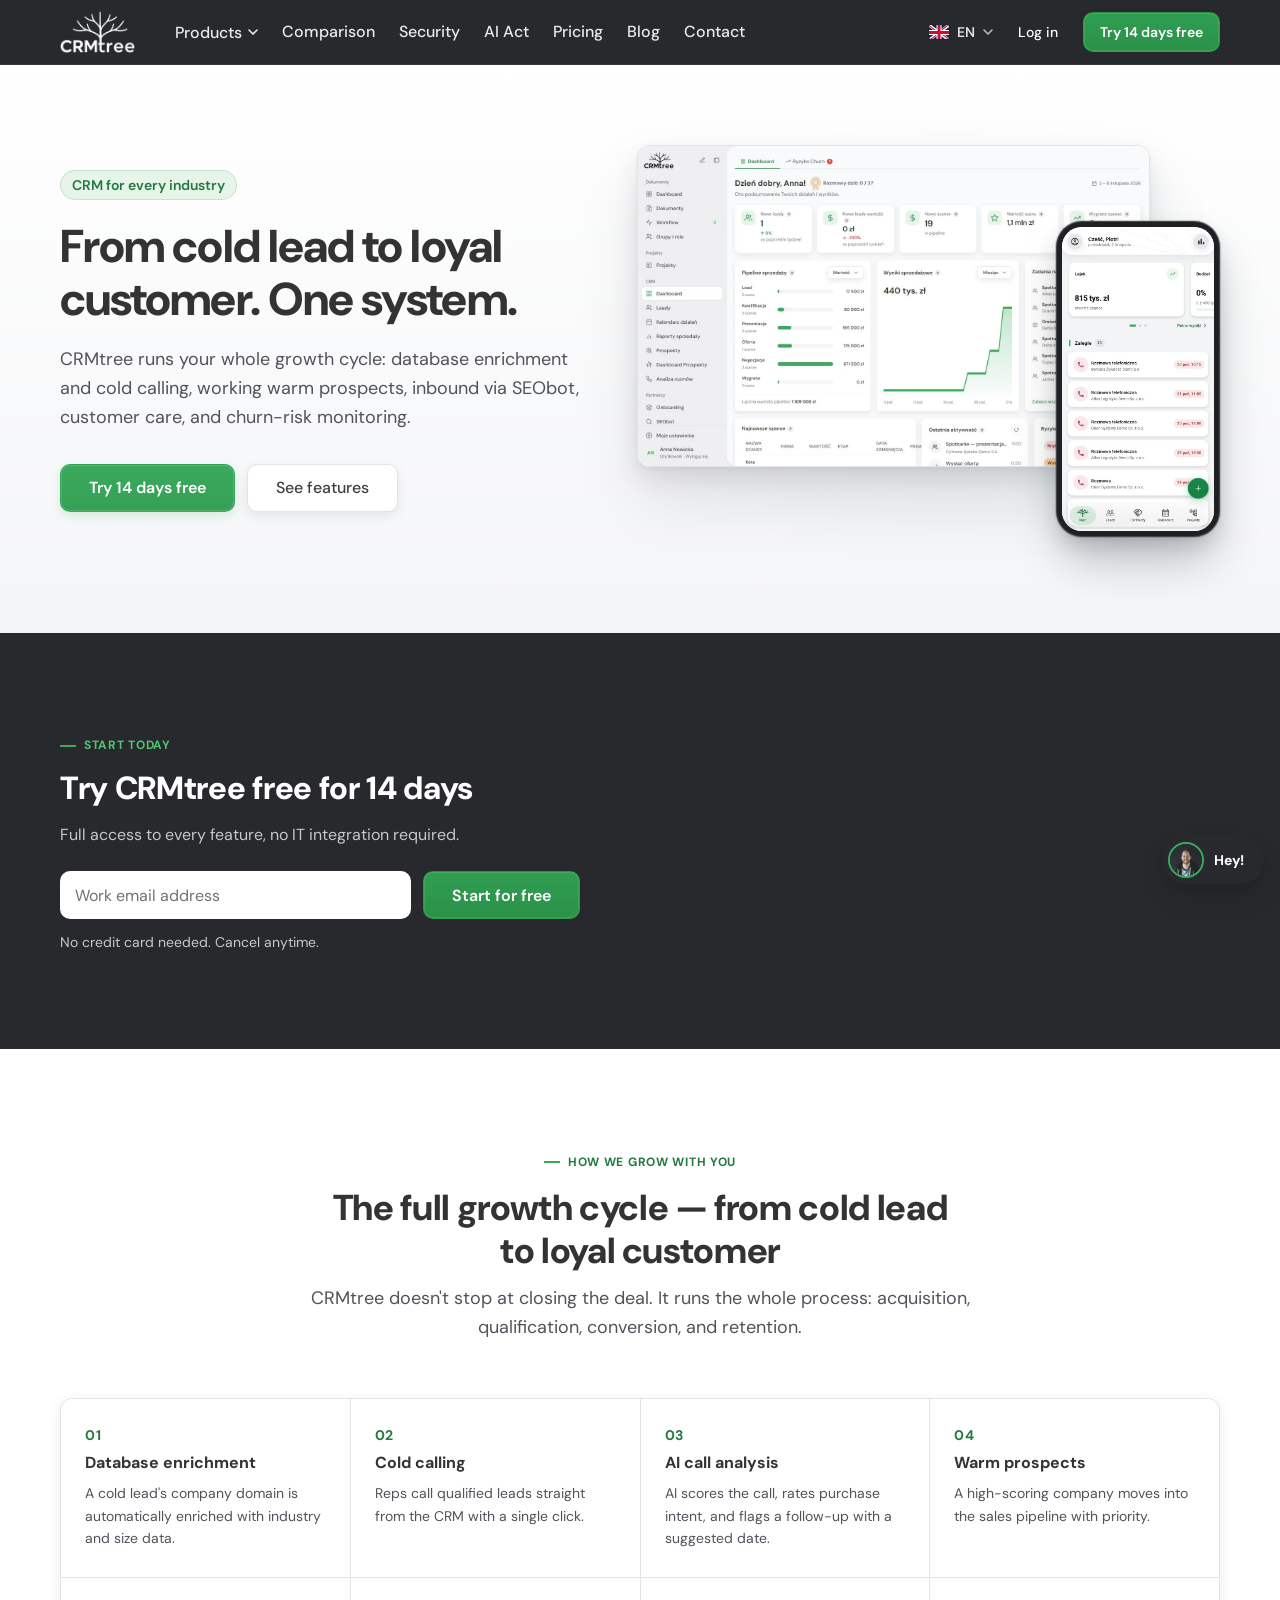
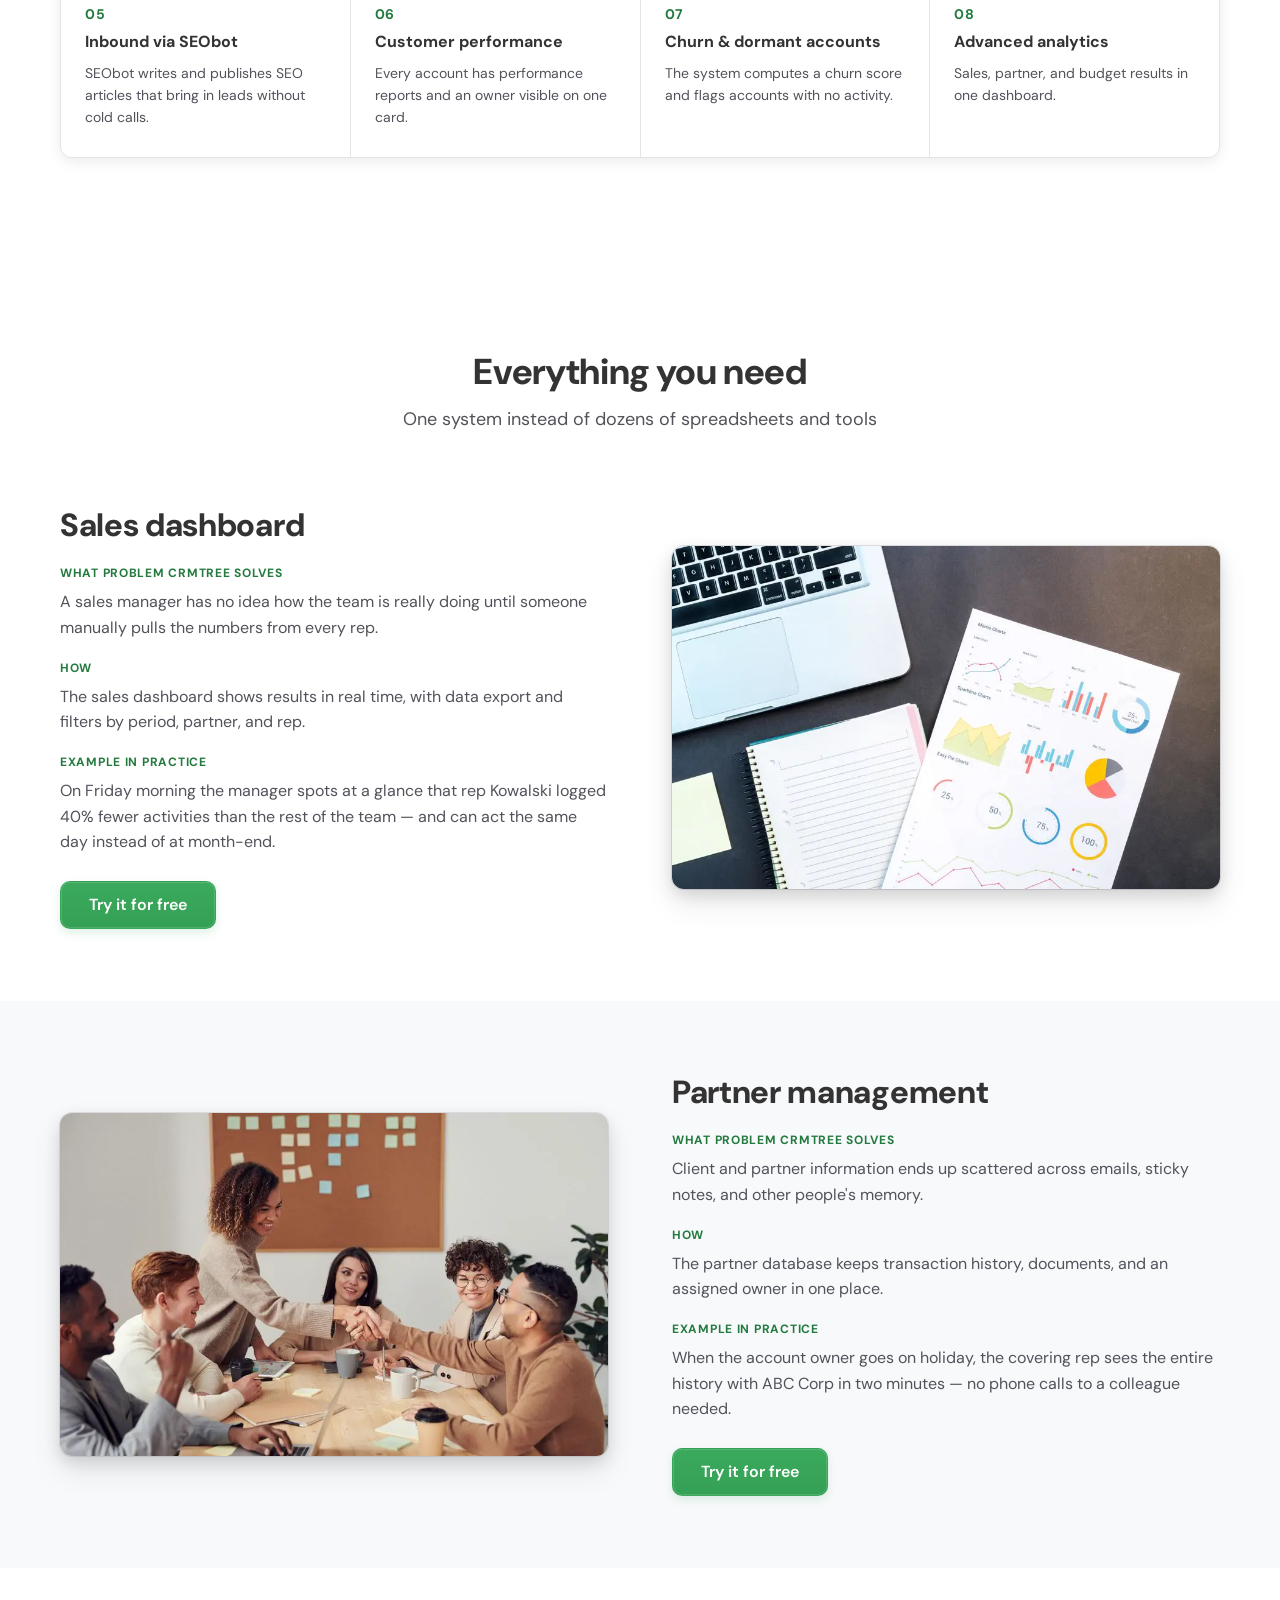
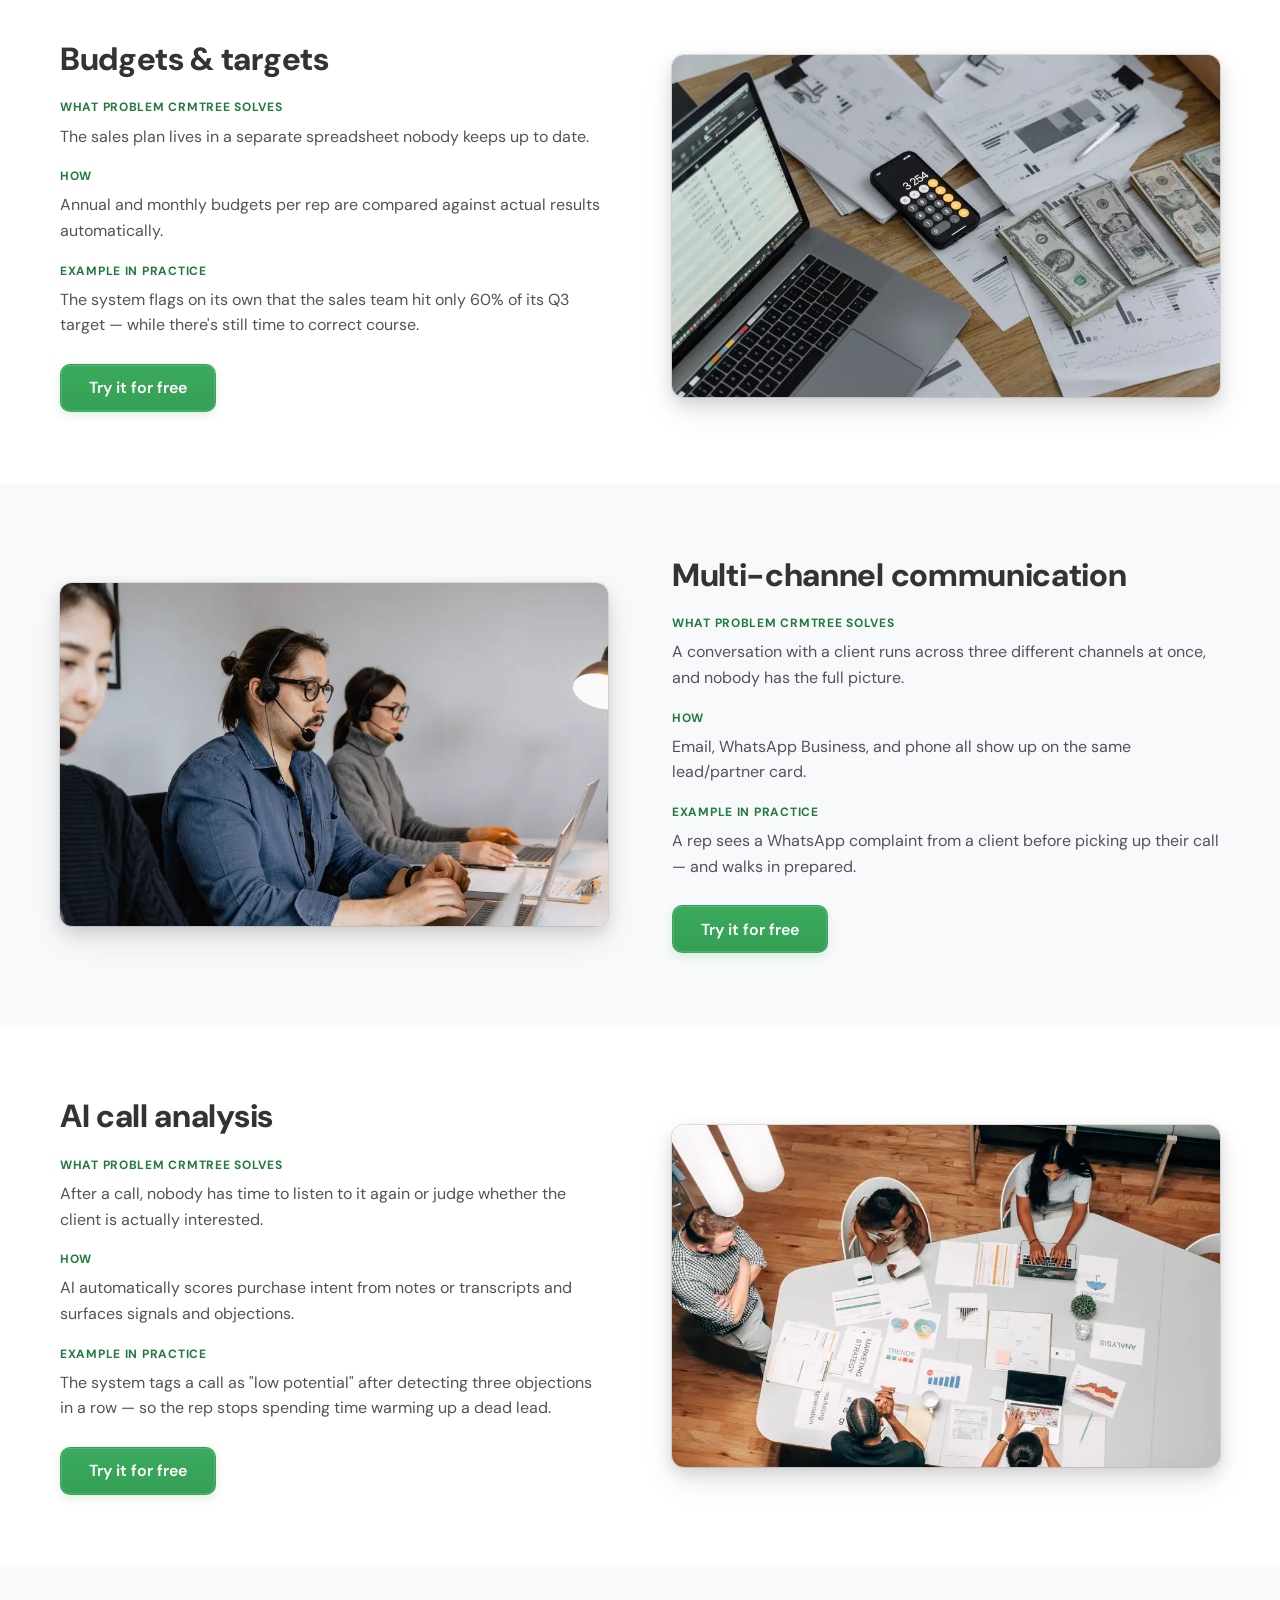
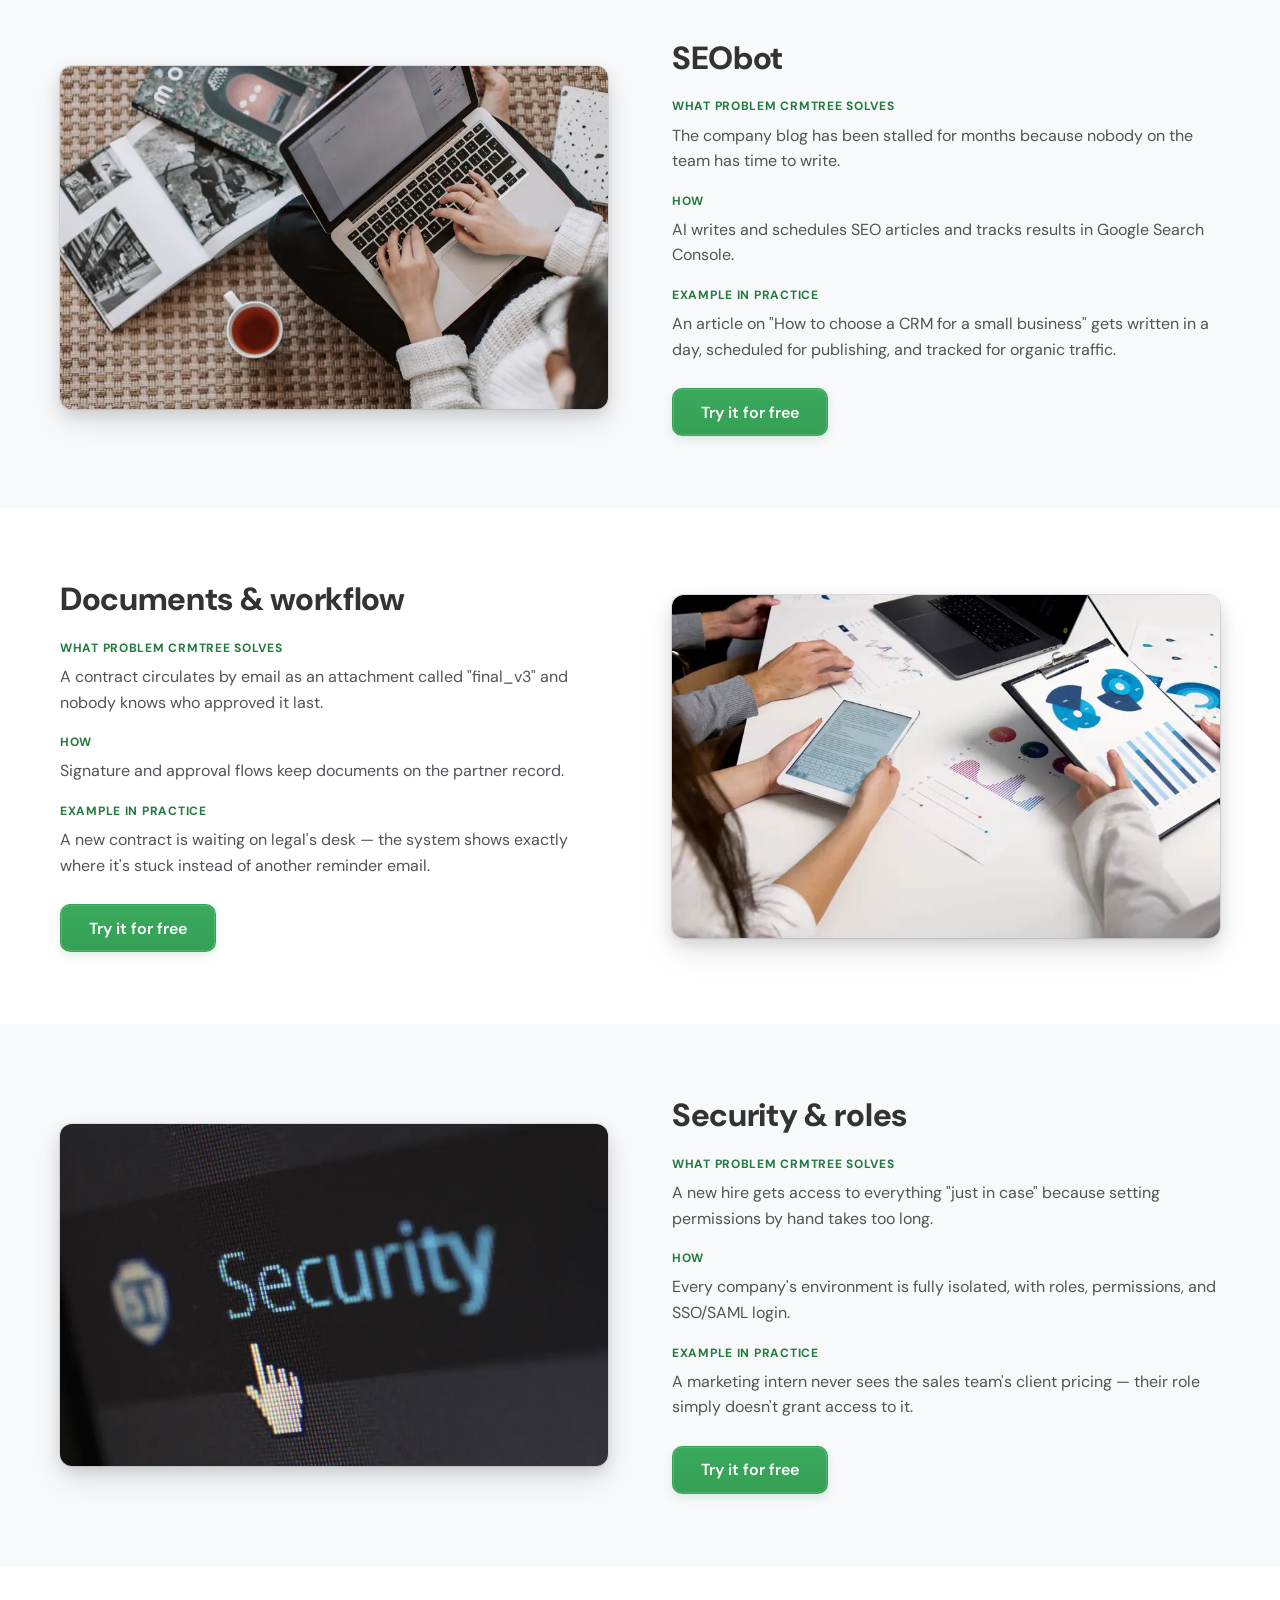
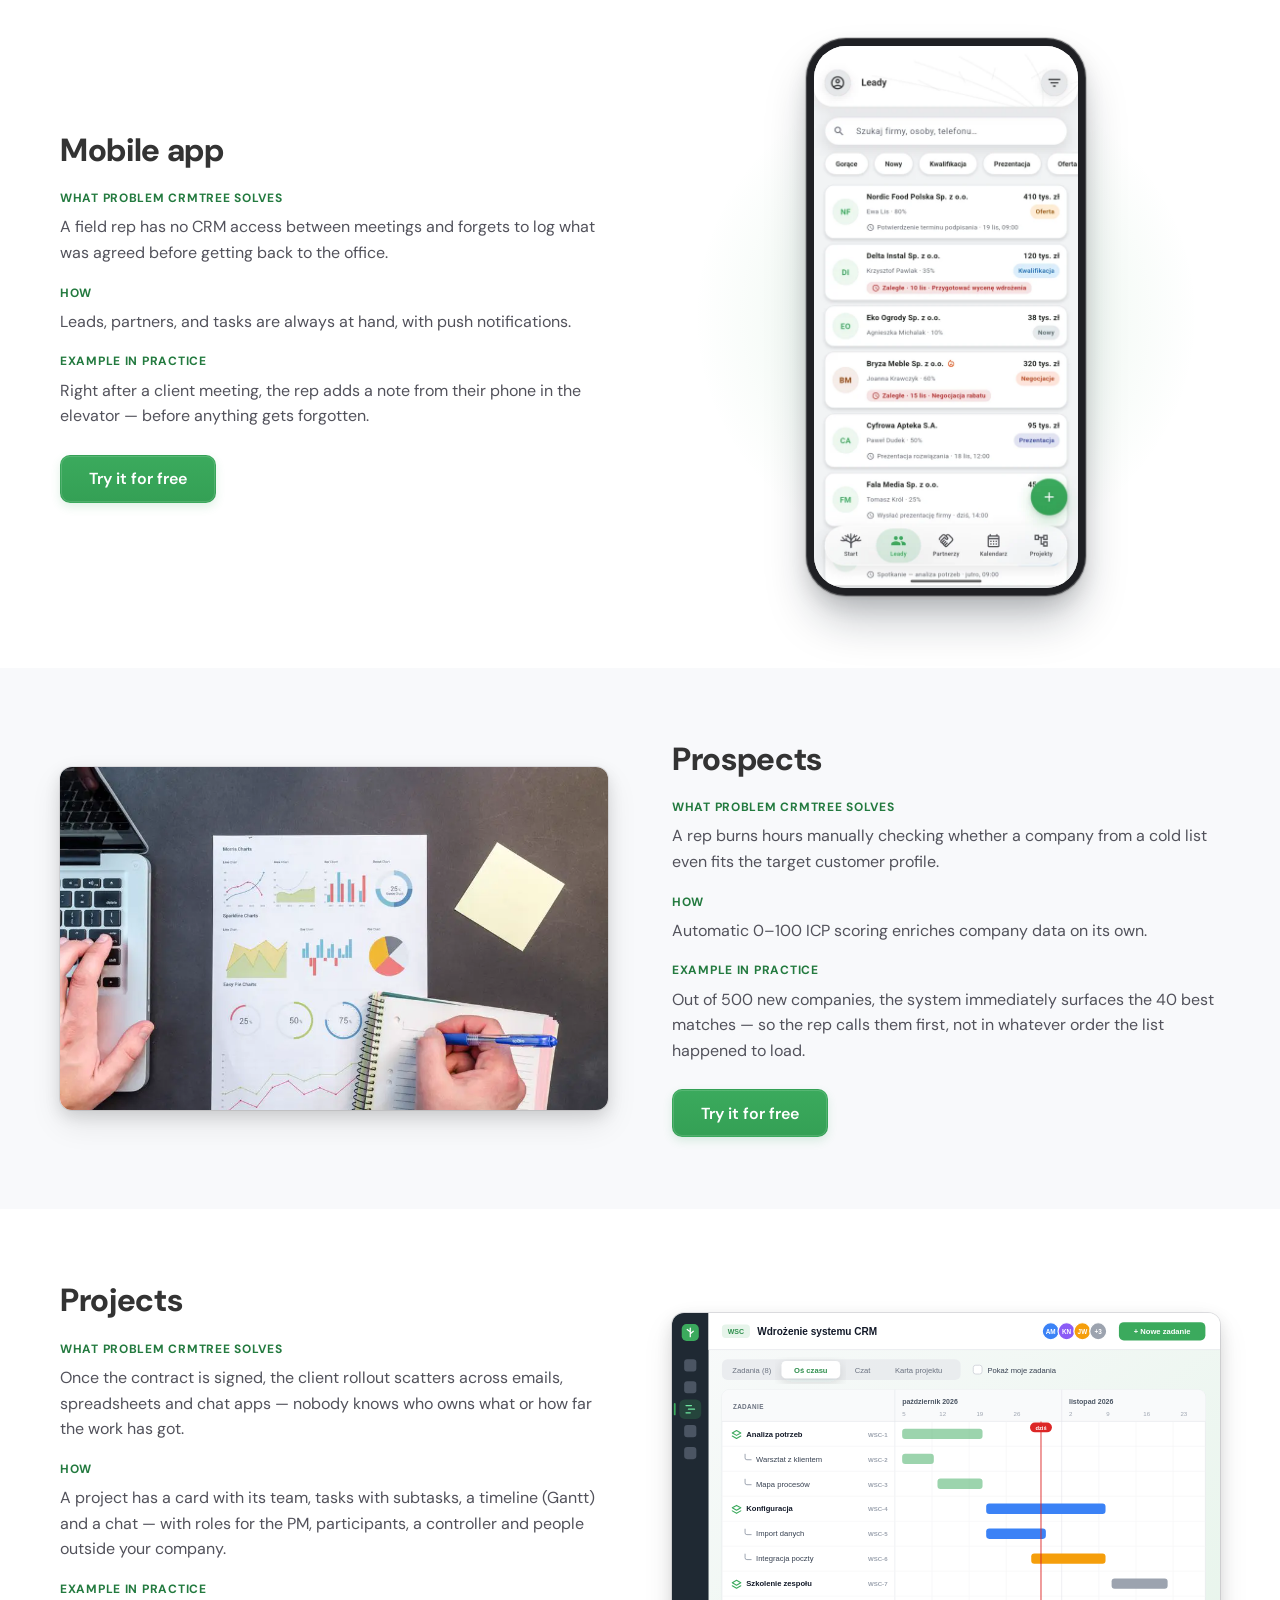
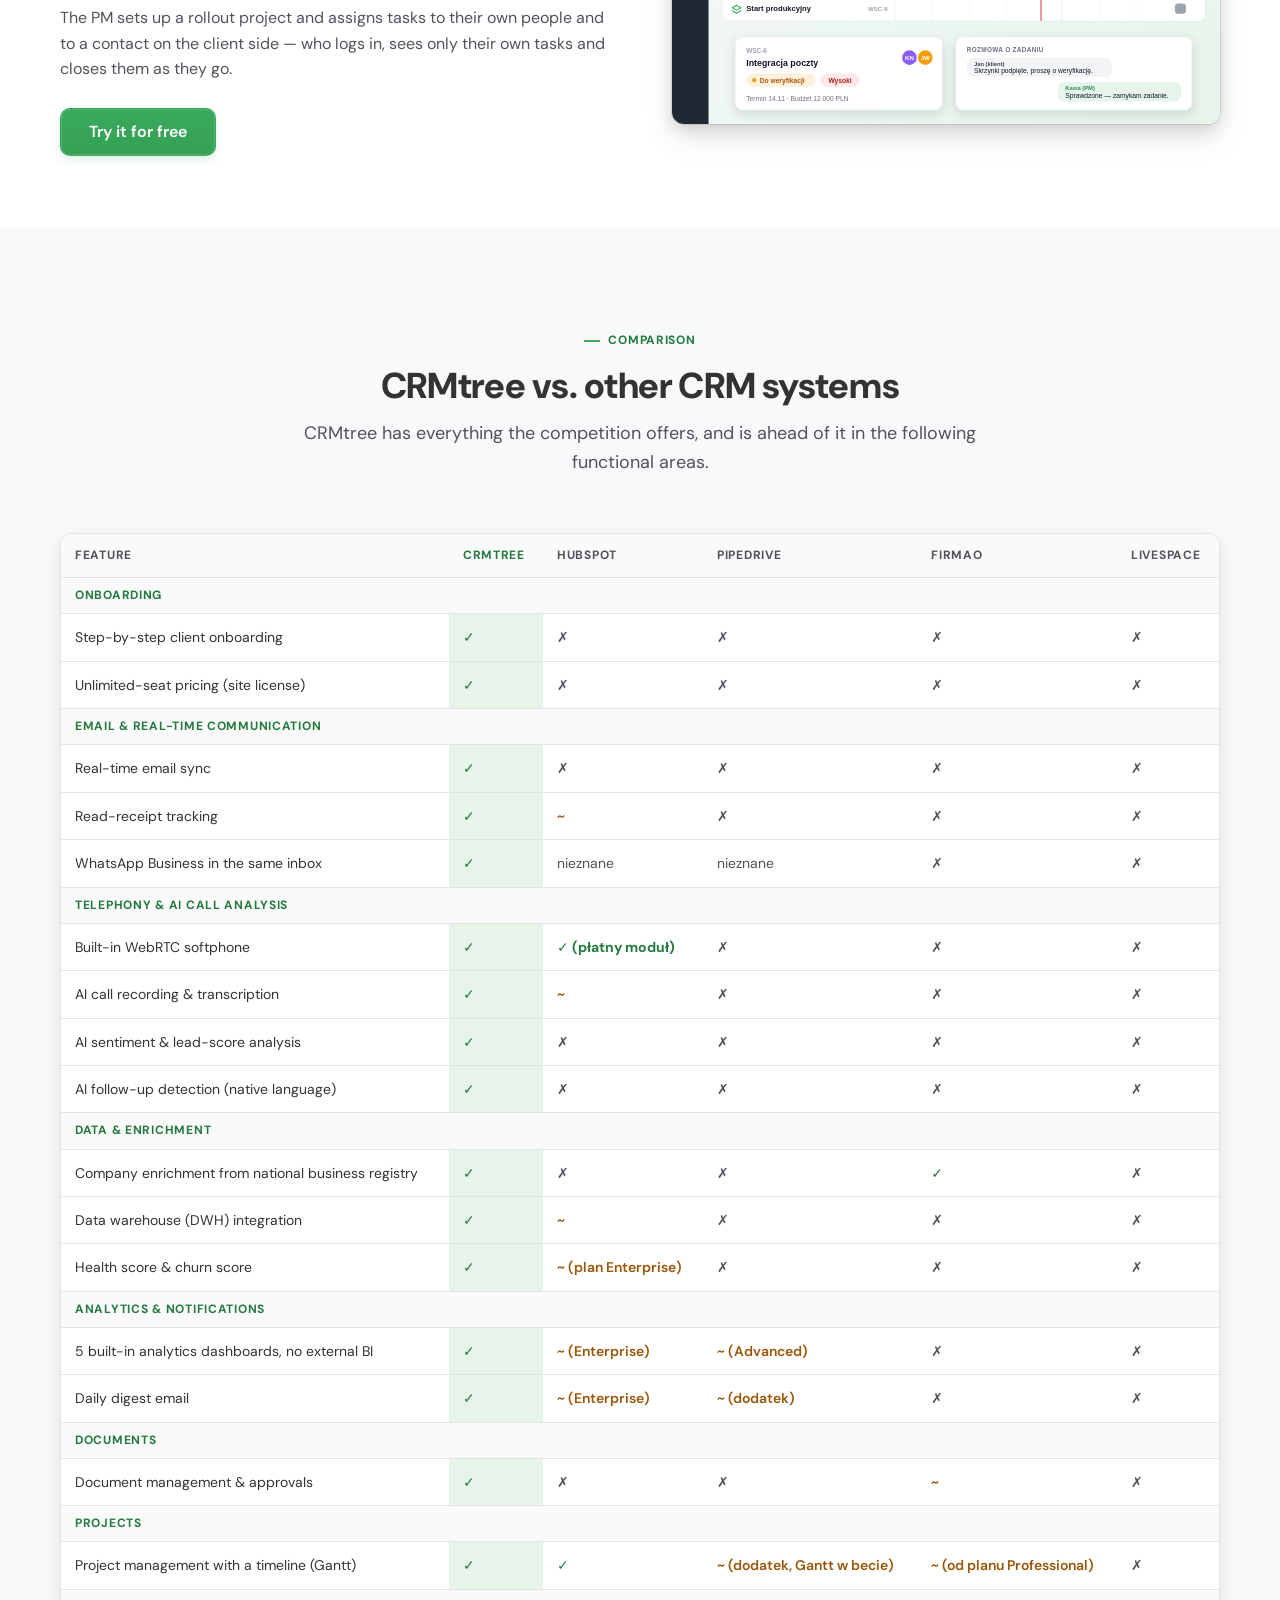
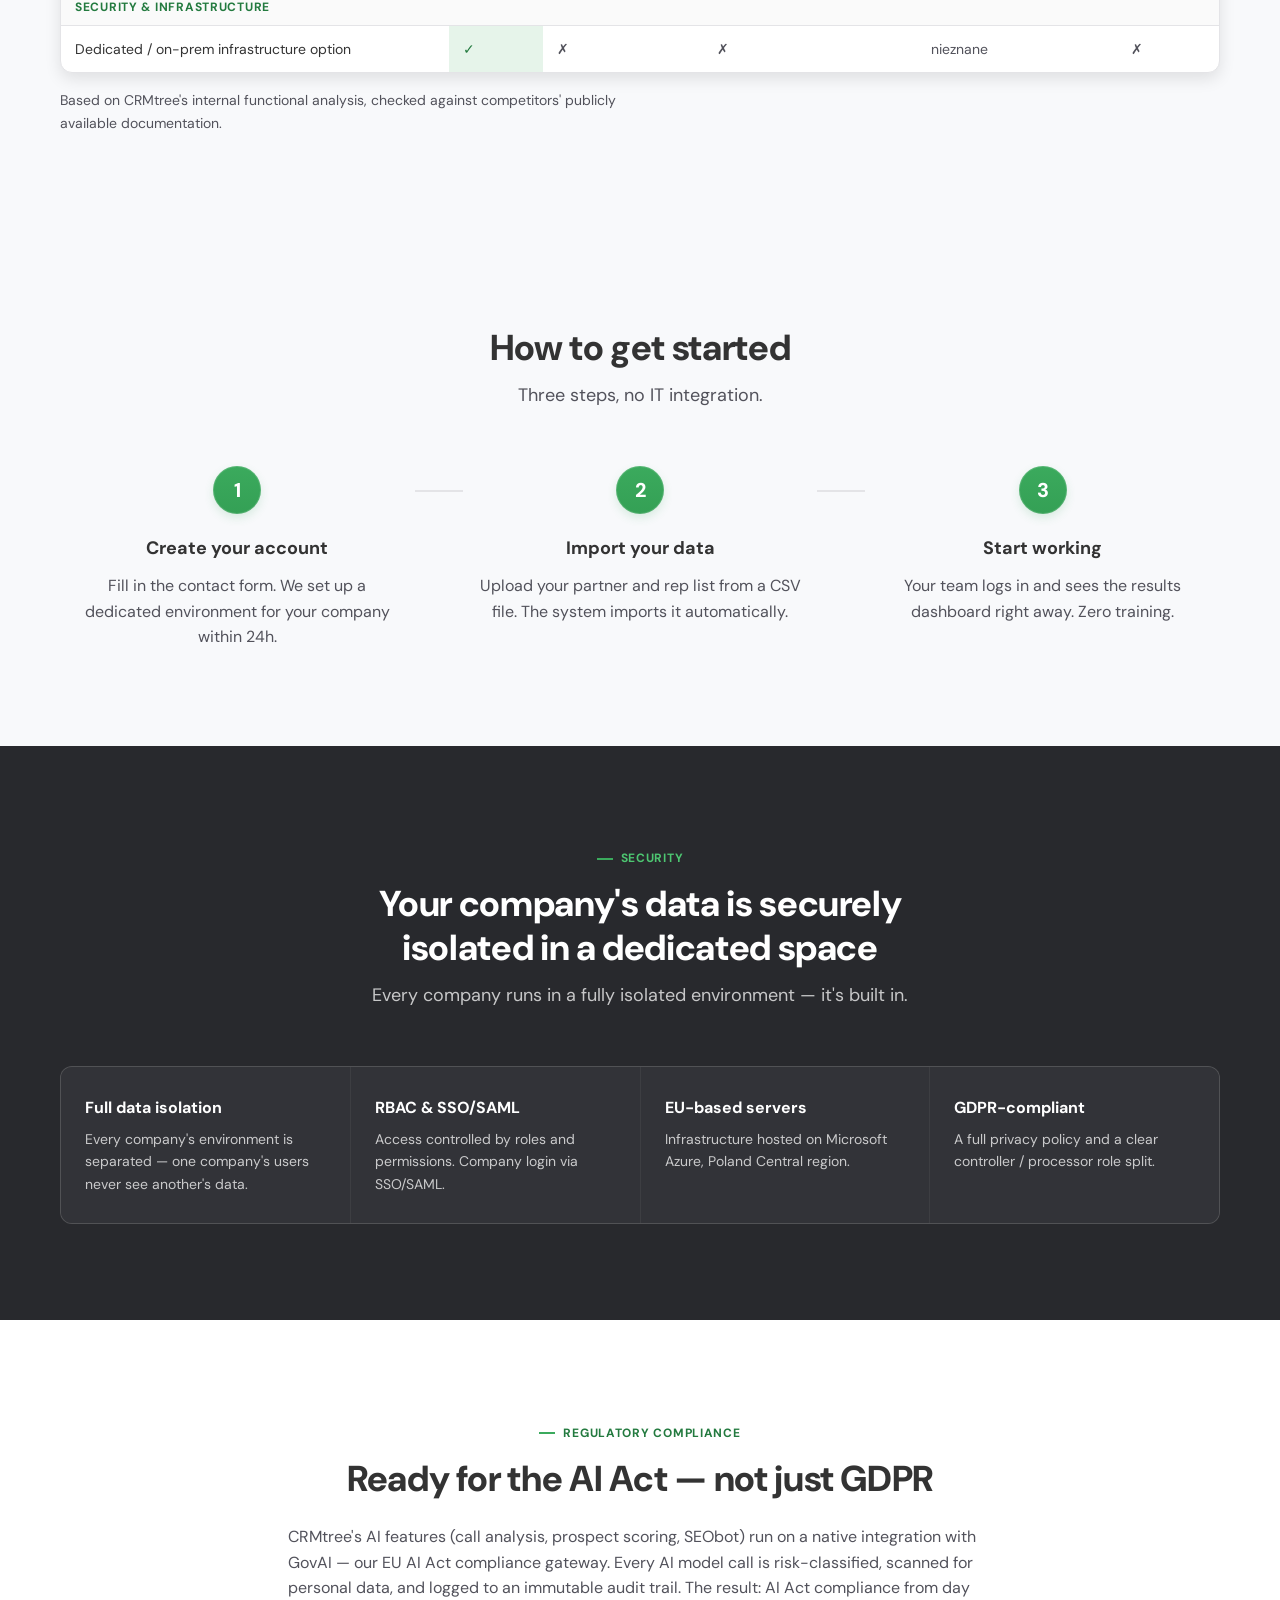
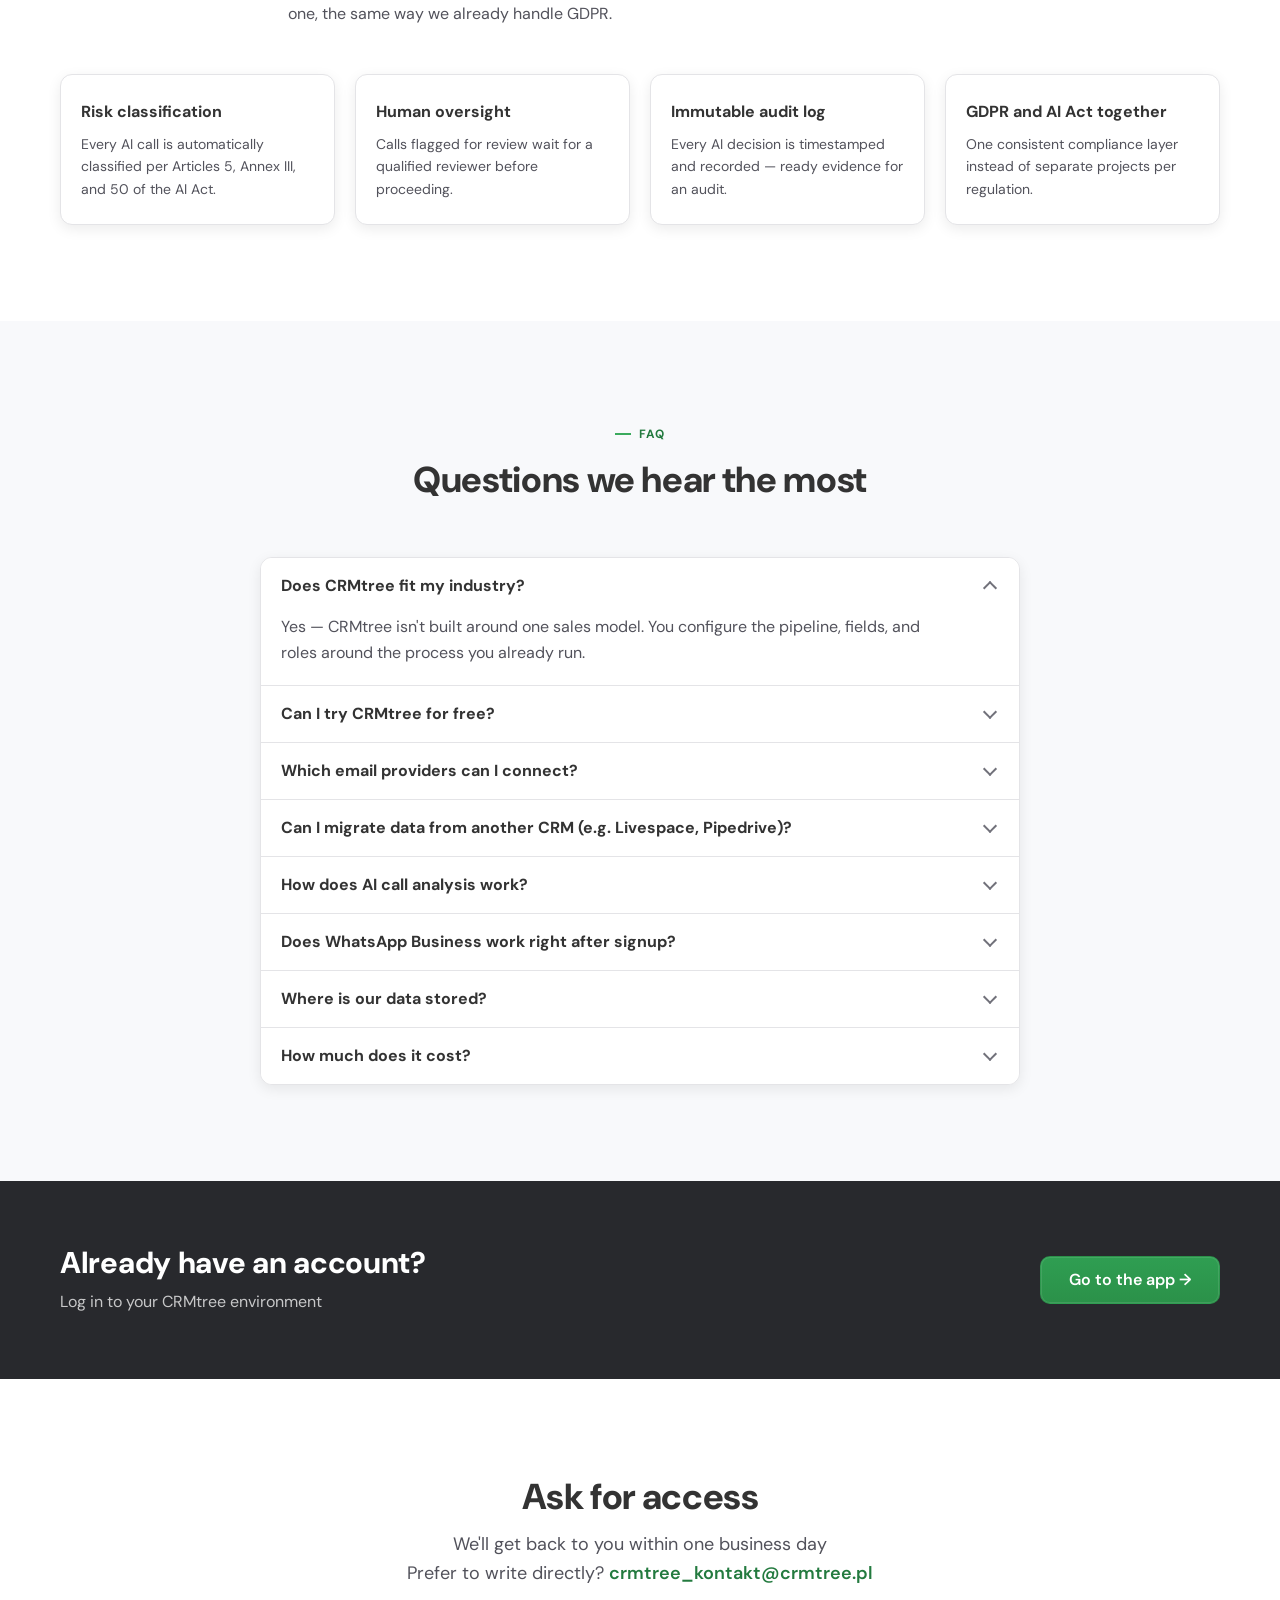
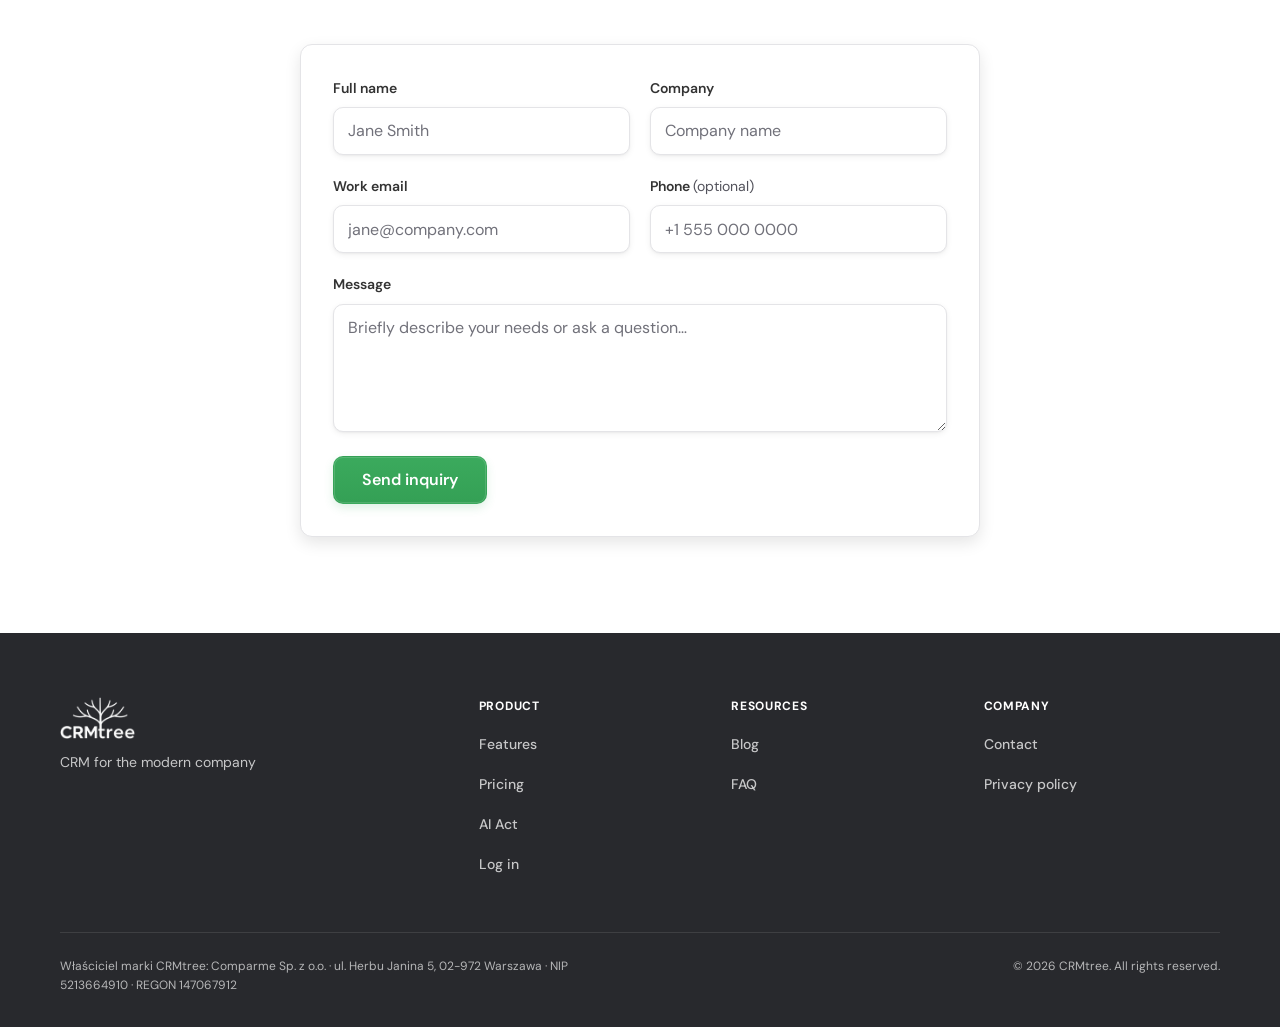
==== public/index.html @ c028d378 "fix(wyglad): telefon w sekcji aplikacji bez paska statusu, krotsza biala gora Co-Authored-By: Claude" ====
<!DOCTYPE html>
<html lang="pl">
<head>
  <meta charset="UTF-8" />
  <meta name="viewport" content="width=device-width, initial-scale=1.0" />
  <meta name="google-site-verification" content="tohgFcFkcCKHAvsfp-tDcdcyG1NQIyymCMoe80mVg70" />
  <title>CRMtree — CRM dla sprzedaży i zarządzania partnerami</title>
  <meta name="description" content="CRMtree to nowoczesny, elastyczny system CRM dla firm z różnych branż. Zarządzaj lejkiem sprzedażowym, partnerami i budżetami w jednym miejscu." />
  <link rel="canonical" href="https://crmtree.pl/" />

  <meta property="og:type" content="website" />
  <meta property="og:site_name" content="CRMtree" />
  <meta property="og:title" content="CRMtree — CRM dla sprzedaży i zarządzania partnerami" />
  <meta property="og:description" content="CRMtree to nowoczesny, elastyczny system CRM dla firm z różnych branż. Zarządzaj lejkiem sprzedażowym, partnerami i budżetami w jednym miejscu." />
  <meta property="og:url" content="https://crmtree.pl/" />
  <meta property="og:image" content="https://crmtree.pl/screenshot.webp" />
  <meta property="og:locale" content="pl_PL" />
  <meta name="twitter:card" content="summary_large_image" />
  <meta name="twitter:title" content="CRMtree — CRM dla sprzedaży i zarządzania partnerami" />
  <meta name="twitter:description" content="CRMtree to nowoczesny, elastyczny system CRM dla firm z różnych branż. Zarządzaj lejkiem sprzedażowym, partnerami i budżetami w jednym miejscu." />
  <meta name="twitter:image" content="https://crmtree.pl/screenshot.webp" />

  <link rel="icon" type="image/png" href="/favicon.png" />
  <link rel="apple-touch-icon" href="/apple-touch-icon.png" />

  <link rel="preconnect" href="https://fonts.googleapis.com" />
  <link rel="preconnect" href="https://fonts.gstatic.com" crossorigin />
  <link href="https://fonts.googleapis.com/css2?family=DM+Sans:opsz,wght@9..40,400..800&display=swap" rel="stylesheet" />
  <link rel="stylesheet" href="style.css" />

  <script type="application/ld+json">
  {
    "@context": "https://schema.org",
    "@type": "SoftwareApplication",
    "name": "CRMtree",
    "url": "https://crmtree.pl/",
    "applicationCategory": "BusinessApplication",
    "operatingSystem": "Web",
    "description": "CRMtree to nowoczesny, elastyczny system CRM dla firm z różnych branż. Zarządzaj lejkiem sprzedażowym, partnerami i budżetami w jednym miejscu.",
    "publisher": {
      "@type": "Organization",
      "name": "CRMtree",
      "url": "https://crmtree.pl/"
    }
  }
  </script>
</head>
<body>

  <!-- NAVBAR -->
  <header class="navbar">
    <div class="container navbar__inner">
      <a href="/" class="navbar__logo">
        <img src="logo-white.webp" alt="CRMtree" class="navbar__logo-img" width="172" height="96" />
      </a>
      <a href="#trial" class="btn btn--primary navbar__cta" data-i18n="nav.cta_trial">Wypróbuj 14 dni</a>
      <button type="button" class="navbar__toggle" aria-expanded="false" aria-controls="siteMenu" aria-label="Otwórz menu" data-i18n-aria-label="nav.menu_open">
        <svg class="ic-open" width="20" height="20" viewBox="0 0 20 20" fill="none" aria-hidden="true"><path d="M3 5h14M3 10h14M3 15h14" stroke="currentColor" stroke-width="2" stroke-linecap="round"/></svg>
        <svg class="ic-close" width="20" height="20" viewBox="0 0 20 20" fill="none" aria-hidden="true"><path d="M5 5l10 10M15 5L5 15" stroke="currentColor" stroke-width="2" stroke-linecap="round"/></svg>
      </button>
      <div class="navbar__menu" id="siteMenu">
      <nav class="navbar__links" aria-label="Menu">
        <div class="has-mega">
          <button type="button" class="mega-trigger" aria-expanded="false" aria-controls="megaPanel">
            <span data-i18n="nav.products">Produkty</span>
            <svg width="10" height="6" viewBox="0 0 10 6" fill="none" aria-hidden="true"><path d="M1 1l4 4 4-4" stroke="currentColor" stroke-width="1.6" stroke-linecap="round"/></svg>
          </button>
          <div class="mega-panel" id="megaPanel">
            <a class="mega-item" href="#f-dashboard" data-i18n="features.f1_t">Dashboard sprzedaży</a>
            <a class="mega-item" href="#f-partnerzy" data-i18n="features.f2_t">Zarządzanie partnerami</a>
            <a class="mega-item" href="#f-budzety" data-i18n="features.f3_t">Budżety i cele</a>
            <a class="mega-item" href="#f-komunikacja" data-i18n="features.f4_t">Komunikacja wielokanałowa</a>
            <a class="mega-item" href="#f-analiza-ai" data-i18n="features.f5_t">Analiza rozmów AI</a>
            <a class="mega-item" href="#f-seobot" data-i18n="features.f6_t">SEObot</a>
            <a class="mega-item" href="#f-dokumenty" data-i18n="features.f7_t">Dokumenty i workflow</a>
            <a class="mega-item" href="#f-bezpieczenstwo" data-i18n="features.f8_t">Bezpieczeństwo i role</a>
            <a class="mega-item" href="#f-mobile" data-i18n="features.f9_t">Aplikacja mobilna</a>
            <a class="mega-item" href="#f-prospekty" data-i18n="features.f10_t">Prospekty</a>
            <a class="mega-item" href="#f-projekty" data-i18n="features.f11_t">Projekty</a>
          </div>
        </div>
        <a href="#compare" data-i18n="nav.compare">Porównanie</a>
        <a href="#security" data-i18n="nav.security">Bezpieczeństwo</a>
        <a href="#aiact" data-i18n="nav.aiact">AI Act</a>
        <a href="/pricing.html" data-i18n="nav.pricing">Cennik</a>
        <a href="/blog" data-i18n="nav.blog">Blog</a>
        <a href="#contact" data-i18n="nav.contact">Kontakt</a>
      </nav>
      <div class="navbar__right">
        <div class="langpicker">
          <button class="langbtn" id="langBtn" type="button" aria-haspopup="listbox" aria-expanded="false" aria-controls="langMenu" aria-label="Język: Polski">
            <img class="flag" id="langBtnFlag" src="flags/pl.svg" alt="" width="20" height="14" />
            <span class="langbtn__code" id="langBtnLabel">PL</span>
            <span class="langbtn__name" id="langBtnName">Polski</span>
            <svg class="langbtn__chev" width="10" height="6" viewBox="0 0 10 6" fill="none" aria-hidden="true"><path d="M1 1l4 4 4-4" stroke="currentColor" stroke-width="1.6" stroke-linecap="round" stroke-linejoin="round"/></svg>
          </button>
          <ul class="langmenu" id="langMenu" role="listbox" tabindex="-1" aria-label="Język" data-i18n-aria-label="nav.language"></ul>
        </div>
        <a href="https://demo.crmtree.pl/login" class="btn btn--outline-light" data-i18n="nav.login">Zaloguj się</a>
        <a href="#trial" class="btn btn--primary" data-i18n="nav.cta_trial">Wypróbuj 14 dni</a>
      </div>
      </div>
    </div>
  </header>

  <!-- HERO -->
  <section class="hero">
    <div class="container hero__inner">
      <div class="hero__content">
        <span class="badge" data-i18n="hero.eyebrow">CRM dla każdej branży</span>
        <h1 data-i18n="hero.h1">Od zimnego leada do stałego klienta. Jeden system.</h1>
        <p class="hero__sub" data-i18n="hero.sub">CRMtree prowadzi cały cykl wzrostu firmy: wzbogacanie baz i cold calling, pracę na ciepłych prospektach, inbound przez SEObot, opiekę nad klientami i monitoring ryzyka odejścia.</p>
        <div class="hero__cta">
          <a href="#trial" class="btn btn--primary btn--lg" data-i18n="hero.cta_primary">Wypróbuj 14 dni za darmo</a>
          <a href="#features" class="btn btn--ghost btn--lg" data-i18n="hero.cta_secondary">Zobacz funkcje</a>
        </div>
      </div>
      <div class="hero__visual">
        <div class="mockup">
          <div class="mockup__browser">
            <img src="screenshot.webp" alt="Dashboard CRMtree w przeglądarce" data-i18n-alt="hero.shot_web_alt" width="1440" height="900" fetchpriority="high" />
          </div>
          <div class="mockup__phone">
            <div class="phone">
              <div class="phone__screen"><img src="app-mobile-start.webp" alt="Aplikacja mobilna CRMtree — ekran Start" data-i18n-alt="hero.shot_mobile_alt" width="540" height="1083" fetchpriority="high" /></div>
            </div>
          </div>
        </div>
      </div>
    </div>
  </section>

  <!-- TRIAL -->
  <section class="trial" id="trial">
    <div class="container trial__inner">
      <div>
        <span class="eyebrow" data-i18n="trial.eyebrow">Zacznij już dziś</span>
        <h2 data-i18n="trial.h2">Wypróbuj CRMtree przez 14 dni za darmo</h2>
        <p class="trial__sub" data-i18n="trial.sub">Pełny dostęp do wszystkich funkcji, bez integracji IT.</p>
        <form class="trial-form" id="trialForm">
          <input type="hidden" name="access_key" value="f2f53912-5f35-4b8f-b3d8-743e8759f76b" />
          <input type="hidden" name="subject" value="Zgłoszenie do 14-dniowego triala z crmtree.pl" />
          <input type="hidden" name="from_name" value="CRMtree Landing — Trial" />
          <label for="trialEmail" class="sr-only" data-i18n="trial.email_placeholder">Firmowy adres e-mail</label>
          <input type="email" id="trialEmail" name="email" autocomplete="email" required data-i18n-placeholder="trial.email_placeholder" placeholder="Firmowy adres e-mail" />
          <button type="submit" class="btn btn--primary btn--lg" data-i18n="trial.cta">Rozpocznij za darmo</button>
        </form>
        <div id="trialSuccess" class="form-success" role="status" style="display:none" data-i18n="contact.success">✅ Dziękujemy! Odezwiemy się wkrótce.</div>
        <div id="trialError" class="form-error" role="alert" style="display:none" data-i18n="contact.error">❌ Coś poszło nie tak. Spróbuj ponownie.</div>
        <p class="trial__note" data-i18n="trial.note">Nie potrzebujesz karty płatniczej. Zrezygnujesz w każdej chwili.</p>
      </div>
    </div>
    <script>
      document.getElementById('trialForm').addEventListener('submit', async function (e) {
        e.preventDefault();
        var ok = document.getElementById('trialSuccess');
        var err = document.getElementById('trialError');
        ok.style.display = 'none'; err.style.display = 'none';
        try {
          var res = await fetch('https://api.web3forms.com/submit', { method: 'POST', body: new FormData(this) });
          var data = await res.json();
          if (data.success) { ok.style.display = 'block'; this.reset(); } else { err.style.display = 'block'; }
        } catch (e2) { err.style.display = 'block'; }
      });
    </script>
  </section>

  <!-- GROWTH CYCLE -->
  <section class="cycle-section" id="cycle">
    <div class="container">
      <div class="section-header">
        <span class="eyebrow" data-i18n="cycle.eyebrow">Jak rośniemy razem z Tobą</span>
        <h2 data-i18n="cycle.h2">Cały cykl wzrostu — od zimnego leada do stałego klienta</h2>
        <p data-i18n="cycle.sub">CRMtree nie kończy się na zamknięciu transakcji. Prowadzi cały proces: pozyskanie, kwalifikację, konwersję i utrzymanie klienta.</p>
      </div>
      <div class="cycle">
        <div class="cycle__stage"><div class="cycle__num">01</div><h3 data-i18n="cycle.s1_t">Wzbogacanie baz danych</h3><p data-i18n="cycle.s1_d">Domena firmy z zimnej bazy leadów jest automatycznie uzupełniana o branżę i wielkość.</p></div>
        <div class="cycle__stage"><div class="cycle__num">02</div><h3 data-i18n="cycle.s2_t">Cold calling</h3><p data-i18n="cycle.s2_d">Handlowiec dzwoni do zakwalifikowanych leadów wprost z CRM, jednym kliknięciem.</p></div>
        <div class="cycle__stage"><div class="cycle__num">03</div><h3 data-i18n="cycle.s3_t">Analiza rozmowy AI</h3><p data-i18n="cycle.s3_d">AI ocenia rozmowę, wystawia skłonność do zakupu i sama oznacza follow-up z datą kontaktu.</p></div>
        <div class="cycle__stage"><div class="cycle__num">04</div><h3 data-i18n="cycle.s4_t">Ciepłe prospekty</h3><p data-i18n="cycle.s4_d">Firma z wysokim scoringiem trafia do lejka sprzedażowego z priorytetem.</p></div>
        <div class="cycle__stage"><div class="cycle__num">05</div><h3 data-i18n="cycle.s5_t">Inbound przez SEObot</h3><p data-i18n="cycle.s5_d">SEObot pisze i publikuje artykuły SEO, które przyciągają leady bez telefonowania.</p></div>
        <div class="cycle__stage"><div class="cycle__num">06</div><h3 data-i18n="cycle.s6_t">Performance klientów</h3><p data-i18n="cycle.s6_d">Każdy partner ma raporty wyników i opiekuna widocznego na jednej karcie.</p></div>
        <div class="cycle__stage"><div class="cycle__num">07</div><h3 data-i18n="cycle.s7_t">Churn i klienci uśpieni</h3><p data-i18n="cycle.s7_d">System liczy churn score i oznacza partnerów bez aktywności.</p></div>
        <div class="cycle__stage"><div class="cycle__num">08</div><h3 data-i18n="cycle.s8_t">Rozbudowana analityka</h3><p data-i18n="cycle.s8_d">Wyniki sprzedaży, partnerów i budżetów w jednym dashboardzie.</p></div>
      </div>
    </div>
  </section>

  <!-- FEATURES INTRO -->
  <section class="products-intro" id="features">
    <div class="container section-header">
      <h2 data-i18n="features.h2">Wszystko, czego potrzebujesz</h2>
      <p data-i18n="features.sub">Jeden system zamiast dziesiątek arkuszy i narzędzi</p>
    </div>
  </section>

  <!-- PRODUCT 1: DASHBOARD -->
  <section class="product-section" id="f-dashboard">
    <div class="container product-section__inner">
      <div class="product-section__text">
        <h2 data-i18n="features.f1_t">Dashboard sprzedaży</h2>
        <div class="product-block">
          <span class="product-label" data-i18n="features.label_problem">Jaki problem rozwiązuje CRMtree</span>
          <p data-i18n="features.f1_problem">Kierownik sprzedaży nie wie, jak naprawdę stoi zespół, dopóki nie zbierze ręcznie danych od każdego handlowca.</p>
        </div>
        <div class="product-block">
          <span class="product-label" data-i18n="features.label_how">W jaki sposób</span>
          <p data-i18n="features.f1_how">Dashboard sprzedaży pokazuje wyniki w czasie rzeczywistym, z eksportem danych i filtrami po okresie, partnerze i handlowcu.</p>
        </div>
        <div class="product-block">
          <span class="product-label" data-i18n="features.label_example">Przykład zastosowania</span>
          <p data-i18n="features.f1_example">W piątek rano kierownik jednym rzutem oka widzi, że handlowiec Kowalski ma 40% mniej aktywności niż reszta zespołu — i może zareagować tego samego dnia, zamiast na koniec miesiąca.</p>
        </div>
        <a href="#trial" class="btn btn--primary btn--lg" data-i18n="features.cta">Wypróbuj za darmo</a>
      </div>
      <div class="product-section__visual">
        <div class="screenshot-frame"><img src="dashboard.webp" alt="" loading="lazy" width="900" height="675" /></div>
      </div>
    </div>
  </section>

  <!-- PRODUCT 2: PARTNERZY -->
  <section class="product-section product-section--alt" id="f-partnerzy">
    <div class="container product-section__inner">
      <div class="product-section__text">
        <h2 data-i18n="features.f2_t">Zarządzanie partnerami</h2>
        <div class="product-block">
          <span class="product-label" data-i18n="features.label_problem">Jaki problem rozwiązuje CRMtree</span>
          <p data-i18n="features.f2_problem">Dane o kliencie i partnerze są rozsiane w mailach, notatkach i pamięci różnych osób w firmie.</p>
        </div>
        <div class="product-block">
          <span class="product-label" data-i18n="features.label_how">W jaki sposób</span>
          <p data-i18n="features.f2_how">Baza partnerów trzyma w jednym miejscu historię transakcji, dokumenty i przypisanego opiekuna.</p>
        </div>
        <div class="product-block">
          <span class="product-label" data-i18n="features.label_example">Przykład zastosowania</span>
          <p data-i18n="features.f2_example">Gdy opiekun klienta idzie na urlop, zastępujący go handlowiec w dwie minuty widzi całą historię współpracy z firmą ABC — bez dzwonienia do kolegi.</p>
        </div>
        <a href="#trial" class="btn btn--primary btn--lg" data-i18n="features.cta">Wypróbuj za darmo</a>
      </div>
      <div class="product-section__visual">
        <div class="screenshot-frame"><img src="partnerzy.webp" alt="" loading="lazy" width="900" height="675" /></div>
      </div>
    </div>
  </section>

  <!-- PRODUCT 3: BUDŻETY -->
  <section class="product-section" id="f-budzety">
    <div class="container product-section__inner">
      <div class="product-section__text">
        <h2 data-i18n="features.f3_t">Budżety i cele</h2>
        <div class="product-block">
          <span class="product-label" data-i18n="features.label_problem">Jaki problem rozwiązuje CRMtree</span>
          <p data-i18n="features.f3_problem">Plan sprzedażowy żyje w osobnym arkuszu, którego nikt nie aktualizuje na bieżąco.</p>
        </div>
        <div class="product-block">
          <span class="product-label" data-i18n="features.label_how">W jaki sposób</span>
          <p data-i18n="features.f3_how">Budżety roczne i miesięczne per handlowiec są automatycznie porównywane z wykonaniem.</p>
        </div>
        <div class="product-block">
          <span class="product-label" data-i18n="features.label_example">Przykład zastosowania</span>
          <p data-i18n="features.f3_example">System sam pokazuje, że dział handlowy w Q3 zrealizował tylko 60% celu — zanim będzie za późno na korektę strategii.</p>
        </div>
        <a href="#trial" class="btn btn--primary btn--lg" data-i18n="features.cta">Wypróbuj za darmo</a>
      </div>
      <div class="product-section__visual">
        <div class="screenshot-frame"><img src="budzety.webp" alt="" loading="lazy" width="900" height="675" /></div>
      </div>
    </div>
  </section>

  <!-- PRODUCT 4: KOMUNIKACJA -->
  <section class="product-section product-section--alt" id="f-komunikacja">
    <div class="container product-section__inner">
      <div class="product-section__text">
        <h2 data-i18n="features.f4_t">Komunikacja wielokanałowa</h2>
        <div class="product-block">
          <span class="product-label" data-i18n="features.label_problem">Jaki problem rozwiązuje CRMtree</span>
          <p data-i18n="features.f4_problem">Rozmowa z klientem toczy się w trzech różnych kanałach naraz, a nikt nie ma pełnego obrazu.</p>
        </div>
        <div class="product-block">
          <span class="product-label" data-i18n="features.label_how">W jaki sposób</span>
          <p data-i18n="features.f4_how">E-mail, WhatsApp Business i telefon są widoczne przy jednej karcie leada i partnera.</p>
        </div>
        <div class="product-block">
          <span class="product-label" data-i18n="features.label_example">Przykład zastosowania</span>
          <p data-i18n="features.f4_example">Handlowiec widzi na WhatsAppie reklamację klienta, zanim jeszcze odbierze od niego telefon — i jest przygotowany na rozmowę.</p>
        </div>
        <a href="#trial" class="btn btn--primary btn--lg" data-i18n="features.cta">Wypróbuj za darmo</a>
      </div>
      <div class="product-section__visual">
        <div class="screenshot-frame"><img src="komunikacja.webp" alt="" loading="lazy" width="900" height="675" /></div>
      </div>
    </div>
  </section>

  <!-- PRODUCT 5: ANALIZA ROZMÓW AI -->
  <section class="product-section" id="f-analiza-ai">
    <div class="container product-section__inner">
      <div class="product-section__text">
        <h2 data-i18n="features.f5_t">Analiza rozmów AI</h2>
        <div class="product-block">
          <span class="product-label" data-i18n="features.label_problem">Jaki problem rozwiązuje CRMtree</span>
          <p data-i18n="features.f5_problem">Po rozmowie telefonicznej nikt nie ma czasu przesłuchać jej ponownie ani ocenić, czy klient faktycznie jest zainteresowany.</p>
        </div>
        <div class="product-block">
          <span class="product-label" data-i18n="features.label_how">W jaki sposób</span>
          <p data-i18n="features.f5_how">AI automatycznie ocenia skłonność do zakupu z notatek lub transkrypcji i wskazuje sygnały oraz obiekcje.</p>
        </div>
        <div class="product-block">
          <span class="product-label" data-i18n="features.label_example">Przykład zastosowania</span>
          <p data-i18n="features.f5_example">System oznacza rozmowę jako "niski potencjał" po wykryciu trzech odmów pod rząd — handlowiec nie traci czasu na dalsze wygrzewanie tego leada.</p>
        </div>
        <a href="#trial" class="btn btn--primary btn--lg" data-i18n="features.cta">Wypróbuj za darmo</a>
      </div>
      <div class="product-section__visual">
        <div class="screenshot-frame"><img src="analiza-ai.webp" alt="" loading="lazy" width="900" height="675" /></div>
      </div>
    </div>
  </section>

  <!-- PRODUCT 6: SEOBOT -->
  <section class="product-section product-section--alt" id="f-seobot">
    <div class="container product-section__inner">
      <div class="product-section__text">
        <h2 data-i18n="features.f6_t">SEObot</h2>
        <div class="product-block">
          <span class="product-label" data-i18n="features.label_problem">Jaki problem rozwiązuje CRMtree</span>
          <p data-i18n="features.f6_problem">Blog firmowy stoi od miesięcy, bo nikt w zespole nie ma czasu pisać artykułów.</p>
        </div>
        <div class="product-block">
          <span class="product-label" data-i18n="features.label_how">W jaki sposób</span>
          <p data-i18n="features.f6_how">AI pisze i planuje publikację artykułów SEO oraz mierzy efekt w Google Search Console.</p>
        </div>
        <div class="product-block">
          <span class="product-label" data-i18n="features.label_example">Przykład zastosowania</span>
          <p data-i18n="features.f6_example">W jeden dzień powstaje artykuł "Jak wybrać CRM dla małej firmy" — zaplanowany do publikacji i śledzony pod kątem wejść z Google.</p>
        </div>
        <a href="#trial" class="btn btn--primary btn--lg" data-i18n="features.cta">Wypróbuj za darmo</a>
      </div>
      <div class="product-section__visual">
        <div class="screenshot-frame"><img src="seobot.webp" alt="" loading="lazy" width="900" height="675" /></div>
      </div>
    </div>
  </section>

  <!-- PRODUCT 7: DOKUMENTY -->
  <section class="product-section" id="f-dokumenty">
    <div class="container product-section__inner">
      <div class="product-section__text">
        <h2 data-i18n="features.f7_t">Dokumenty i workflow</h2>
        <div class="product-block">
          <span class="product-label" data-i18n="features.label_problem">Jaki problem rozwiązuje CRMtree</span>
          <p data-i18n="features.f7_problem">Umowa krąży w mailach jako załącznik "wersja_final_v3" i nikt nie wie, kto ją ostatnio zaakceptował.</p>
        </div>
        <div class="product-block">
          <span class="product-label" data-i18n="features.label_how">W jaki sposób</span>
          <p data-i18n="features.f7_how">Obieg podpisów i akceptacji trzyma dokumenty bezpośrednio przy karcie partnera.</p>
        </div>
        <div class="product-block">
          <span class="product-label" data-i18n="features.label_example">Przykład zastosowania</span>
          <p data-i18n="features.f7_example">Nowa umowa czeka na akceptację działu prawnego — system pokazuje dokładnie, na czyim biurku utknęła, zamiast kolejnego przypominającego maila.</p>
        </div>
        <a href="#trial" class="btn btn--primary btn--lg" data-i18n="features.cta">Wypróbuj za darmo</a>
      </div>
      <div class="product-section__visual">
        <div class="screenshot-frame"><img src="dokumenty.webp" alt="" loading="lazy" width="900" height="675" /></div>
      </div>
    </div>
  </section>

  <!-- PRODUCT 8: BEZPIECZEŃSTWO -->
  <section class="product-section product-section--alt" id="f-bezpieczenstwo">
    <div class="container product-section__inner">
      <div class="product-section__text">
        <h2 data-i18n="features.f8_t">Bezpieczeństwo i role</h2>
        <div class="product-block">
          <span class="product-label" data-i18n="features.label_problem">Jaki problem rozwiązuje CRMtree</span>
          <p data-i18n="features.f8_problem">Nowy pracownik dostaje dostęp do wszystkiego "na wszelki wypadek", bo ręczne ustawianie uprawnień zajmuje zbyt dużo czasu.</p>
        </div>
        <div class="product-block">
          <span class="product-label" data-i18n="features.label_how">W jaki sposób</span>
          <p data-i18n="features.f8_how">Środowisko każdej firmy jest w pełni odizolowane, z rolami, uprawnieniami i logowaniem przez SSO/SAML.</p>
        </div>
        <div class="product-block">
          <span class="product-label" data-i18n="features.label_example">Przykład zastosowania</span>
          <p data-i18n="features.f8_example">Stażysta w dziale marketingu nie zobaczy warunków finansowych klientów działu sprzedaży — bo jego rola po prostu nie ma tam dostępu.</p>
        </div>
        <a href="#trial" class="btn btn--primary btn--lg" data-i18n="features.cta">Wypróbuj za darmo</a>
      </div>
      <div class="product-section__visual">
        <div class="screenshot-frame"><img src="bezpieczenstwo.webp" alt="" loading="lazy" width="900" height="675" /></div>
      </div>
    </div>
  </section>

  <!-- PRODUCT 9: APLIKACJA MOBILNA -->
  <section class="product-section" id="f-mobile">
    <div class="container product-section__inner">
      <div class="product-section__text">
        <h2 data-i18n="features.f9_t">Aplikacja mobilna</h2>
        <div class="product-block">
          <span class="product-label" data-i18n="features.label_problem">Jaki problem rozwiązuje CRMtree</span>
          <p data-i18n="features.f9_problem">Handlowiec w terenie nie ma dostępu do CRM między spotkaniami i zapomina zapisać ustalenia, zanim wróci do biura.</p>
        </div>
        <div class="product-block">
          <span class="product-label" data-i18n="features.label_how">W jaki sposób</span>
          <p data-i18n="features.f9_how">Leady, partnerzy i zadania są zawsze pod ręką, z powiadomieniami push.</p>
        </div>
        <div class="product-block">
          <span class="product-label" data-i18n="features.label_example">Przykład zastosowania</span>
          <p data-i18n="features.f9_example">Zaraz po spotkaniu z klientem handlowiec dodaje notatkę z telefonu w windzie — zanim zdąży o czymkolwiek zapomnieć.</p>
        </div>
        <a href="#trial" class="btn btn--primary btn--lg" data-i18n="features.cta">Wypróbuj za darmo</a>
      </div>
      <div class="product-section__visual">
        <div class="product-phone">
          <div class="phone">
            <div class="phone__screen"><img src="app-mobile-leady.webp" alt="Aplikacja mobilna CRMtree — lista leadów" data-i18n-alt="features.f9_shot_alt" loading="lazy" width="540" height="1110" /></div>
          </div>
        </div>
      </div>
    </div>
  </section>

  <!-- PRODUCT 10: PROSPEKTY -->
  <section class="product-section product-section--alt" id="f-prospekty">
    <div class="container product-section__inner">
      <div class="product-section__text">
        <h2 data-i18n="features.f10_t">Prospekty</h2>
        <div class="product-block">
          <span class="product-label" data-i18n="features.label_problem">Jaki problem rozwiązuje CRMtree</span>
          <p data-i18n="features.f10_problem">Handlowiec traci godziny na ręczne sprawdzanie, czy firma z zimnej bazy w ogóle pasuje do profilu klienta.</p>
        </div>
        <div class="product-block">
          <span class="product-label" data-i18n="features.label_how">W jaki sposób</span>
          <p data-i18n="features.f10_how">Automatyczny scoring ICP 0–100 sam wzbogaca dane firmy.</p>
        </div>
        <div class="product-block">
          <span class="product-label" data-i18n="features.label_example">Przykład zastosowania</span>
          <p data-i18n="features.f10_example">Z listy 500 nowych firm system od razu pokazuje 40 z najwyższym dopasowaniem — handlowiec dzwoni najpierw do nich, nie po kolei od góry listy.</p>
        </div>
        <a href="#trial" class="btn btn--primary btn--lg" data-i18n="features.cta">Wypróbuj za darmo</a>
      </div>
      <div class="product-section__visual">
        <div class="screenshot-frame"><img src="prospekty.webp" alt="" loading="lazy" width="900" height="675" /></div>
      </div>
    </div>
  </section>

  <!-- PRODUCT 11: PROJEKTY -->
  <section class="product-section" id="f-projekty">
    <div class="container product-section__inner">
      <div class="product-section__text">
        <h2 data-i18n="features.f11_t">Projekty</h2>
        <div class="product-block">
          <span class="product-label" data-i18n="features.label_problem">Jaki problem rozwiązuje CRMtree</span>
          <p data-i18n="features.f11_problem">Po podpisaniu umowy wdrożenie u klienta rozjeżdża się po mailach, arkuszach i komunikatorach — nikt nie wie, kto za co odpowiada ani na jakim etapie jest praca.</p>
        </div>
        <div class="product-block">
          <span class="product-label" data-i18n="features.label_how">W jaki sposób</span>
          <p data-i18n="features.f11_how">Projekt ma kartę z zespołem, zadania z podzadaniami, oś czasu (Gantt) i czat — z rolami dla PM-a, uczestników, kontrolera i osób spoza firmy.</p>
        </div>
        <div class="product-block">
          <span class="product-label" data-i18n="features.label_example">Przykład zastosowania</span>
          <p data-i18n="features.f11_example">PM zakłada projekt wdrożenia i przypisuje zadania swoim ludziom oraz osobie po stronie klienta — ta po zalogowaniu widzi wyłącznie swoje zadania i zamyka je na bieżąco.</p>
        </div>
        <a href="#trial" class="btn btn--primary btn--lg" data-i18n="features.cta">Wypróbuj za darmo</a>
      </div>
      <div class="product-section__visual">
        <div class="screenshot-frame">
          <svg class="app-shot" viewBox="0 0 900 675" xmlns="http://www.w3.org/2000/svg" role="img" aria-label="Podgląd modułu Projekty w CRMtree: oś czasu zadań, szczegóły zadania i czat" font-family="Inter, sans-serif">
            <defs>
              <filter id="projShadow" x="-10%" y="-20%" width="120%" height="150%">
                <feDropShadow dx="0" dy="6" stdDeviation="9" flood-color="#1F2933" flood-opacity="0.14"/>
              </filter>
              <linearGradient id="projBg" x1="0" y1="0" x2="1" y2="1">
                <stop offset="0" stop-color="#F9FAFB"/><stop offset="1" stop-color="#E6F4EA"/>
              </linearGradient>
            </defs>

            <rect width="900" height="675" fill="url(#projBg)"/>

            <!-- Sidebar -->
            <rect width="60" height="675" fill="#1F2933"/>
            <rect x="16" y="18" width="28" height="28" rx="8" fill="#3BAA5D"/>
            <path d="M30 25v14M30 31l-5-4M30 34l5-4" stroke="#fff" stroke-width="2" stroke-linecap="round" fill="none"/>
            <g fill="#4B5563">
              <rect x="20" y="76" width="20" height="20" rx="5"/><rect x="20" y="112" width="20" height="20" rx="5"/>
              <rect x="20" y="184" width="20" height="20" rx="5"/><rect x="20" y="220" width="20" height="20" rx="5"/>
            </g>
            <rect x="12" y="142" width="36" height="32" rx="9" fill="#3BAA5D" fill-opacity="0.22"/>
            <rect x="3" y="148" width="3" height="20" rx="1.5" fill="#3BAA5D"/>
            <g stroke="#6EE7A0" stroke-width="2" stroke-linecap="round">
              <line x1="23" y1="152" x2="32" y2="152"/><line x1="27" y1="158" x2="37" y2="158"/><line x1="23" y1="164" x2="30" y2="164"/>
            </g>

            <!-- Top bar -->
            <rect x="60" width="840" height="60" fill="#fff"/>
            <line x1="60" y1="60" x2="900" y2="60" stroke="#E5E7EB"/>
            <rect x="82" y="19" width="46" height="22" rx="6" fill="#E6F4EA"/>
            <text x="105" y="34.5" text-anchor="middle" font-size="11.5" font-weight="700" fill="#2F8F4D">WSC</text>
            <text x="140" y="36" font-size="16.5" font-weight="700" fill="#111827">Wdrożenie systemu CRM</text>
            <g font-size="10.5" font-weight="700" fill="#fff" text-anchor="middle">
              <circle cx="622" cy="30" r="14" fill="#3B82F6" stroke="#fff" stroke-width="2"/><text x="622" y="34">AM</text>
              <circle cx="648" cy="30" r="14" fill="#8B5CF6" stroke="#fff" stroke-width="2"/><text x="648" y="34">KN</text>
              <circle cx="674" cy="30" r="14" fill="#F59E0B" stroke="#fff" stroke-width="2"/><text x="674" y="34">JW</text>
              <circle cx="700" cy="30" r="14" fill="#9CA3AF" stroke="#fff" stroke-width="2"/><text x="700" y="34">+3</text>
            </g>
            <rect x="734" y="15" width="142" height="30" rx="8" fill="#3BAA5D"/>
            <text x="805" y="35" text-anchor="middle" font-size="12.5" font-weight="600" fill="#fff">+ Nowe zadanie</text>

            <!-- Tabs -->
            <rect x="82" y="76" width="392" height="34" rx="9" fill="#E5E7EB" fill-opacity="0.7"/>
            <rect x="180" y="79" width="96" height="28" rx="7" fill="#fff" filter="url(#projShadow)"/>
            <g font-size="12.5" text-anchor="middle">
              <text x="131" y="98" fill="#6B7280">Zadania (8)</text>
              <text x="228" y="98" fill="#2F8F4D" font-weight="700">Oś czasu</text>
              <text x="313" y="98" fill="#6B7280">Czat</text>
              <text x="405" y="98" fill="#6B7280">Karta projektu</text>
            </g>
            <rect x="494.75" y="85.75" width="14.5" height="14.5" rx="4" fill="#fff" stroke="#D1D5DB" stroke-width="1.5"/>
            <text x="518" y="98" font-size="12.5" fill="#374151">Pokaż moje zadania</text>

            <!-- Timeline card -->
            <rect x="82" y="126" width="794" height="380" rx="12" fill="#fff" stroke="#E5E7EB"/>
            <path d="M82 138a12 12 0 0 1 12-12h770a12 12 0 0 1 12 12v40H82z" fill="#F9FAFB"/>
            <line x1="82" y1="178" x2="876" y2="178" stroke="#E5E7EB"/>
            <line x1="366" y1="126" x2="366" y2="506" stroke="#E5E7EB"/>
            <text x="100" y="158" font-size="10.5" font-weight="700" fill="#6B7280" letter-spacing=".6">ZADANIE</text>
            <text x="378" y="150" font-size="11.5" font-weight="600" fill="#4B5563">październik 2026</text>
            <text x="652" y="150" font-size="11.5" font-weight="600" fill="#4B5563">listopad 2026</text>
            <g font-size="10" fill="#9CA3AF">
              <text x="378" y="169">5</text><text x="439" y="169">12</text><text x="500" y="169">19</text><text x="561" y="169">26</text>
              <text x="652" y="169">2</text><text x="713" y="169">9</text><text x="774" y="169">16</text><text x="835" y="169">23</text>
            </g>
            <g stroke="#F3F4F6">
              <line x1="427" y1="178" x2="427" y2="506"/><line x1="488" y1="178" x2="488" y2="506"/><line x1="549" y1="178" x2="549" y2="506"/>
              <line x1="701" y1="178" x2="701" y2="506"/><line x1="762" y1="178" x2="762" y2="506"/><line x1="823" y1="178" x2="823" y2="506"/>
              <line x1="82" y1="219" x2="876" y2="219"/><line x1="82" y1="260" x2="876" y2="260"/><line x1="82" y1="301" x2="876" y2="301"/>
              <line x1="82" y1="342" x2="876" y2="342"/><line x1="82" y1="383" x2="876" y2="383"/><line x1="82" y1="424" x2="876" y2="424"/>
              <line x1="82" y1="465" x2="876" y2="465"/>
            </g>
            <line x1="640" y1="126" x2="640" y2="506" stroke="#E5E7EB"/>

            <!-- Task names: parent tasks carry the layered icon, subtasks are indented -->
            <g font-size="12.5" fill="#111827">
              <g fill="none" stroke="#3BAA5D" stroke-width="1.8" stroke-linecap="round" stroke-linejoin="round">
                <path d="M106 193l-7 4 7 4 7-4z"/><path d="M99 202l7 4 7-4"/>
                <path d="M106 316l-7 4 7 4 7-4z"/><path d="M99 325l7 4 7-4"/>
                <path d="M106 439l-7 4 7 4 7-4z"/><path d="M99 448l7 4 7-4"/>
                <path d="M106 480l-7 4 7 4 7-4z"/><path d="M99 489l7 4 7-4"/>
              </g>
              <g fill="none" stroke="#9CA3AF" stroke-width="1.6" stroke-linecap="round" stroke-linejoin="round">
                <path d="M120 232v6a3 3 0 0 0 3 3h7"/><path d="M120 273v6a3 3 0 0 0 3 3h7"/>
                <path d="M120 355v6a3 3 0 0 0 3 3h7"/><path d="M120 396v6a3 3 0 0 0 3 3h7"/>
              </g>
              <text x="122" y="203" font-weight="700">Analiza potrzeb</text>
              <text x="138" y="244" fill="#374151">Warsztat z klientem</text>
              <text x="138" y="285" fill="#374151">Mapa procesów</text>
              <text x="122" y="326" font-weight="700">Konfiguracja</text>
              <text x="138" y="367" fill="#374151">Import danych</text>
              <text x="138" y="408" fill="#374151">Integracja poczty</text>
              <text x="122" y="449" font-weight="700">Szkolenie zespołu</text>
              <text x="122" y="490" font-weight="700">Start produkcyjny</text>
            </g>
            <g font-size="10" font-weight="600" fill="#9CA3AF" text-anchor="end">
              <text x="354" y="203">WSC-1</text><text x="354" y="244">WSC-2</text><text x="354" y="285">WSC-3</text><text x="354" y="326">WSC-4</text>
              <text x="354" y="367">WSC-5</text><text x="354" y="408">WSC-6</text><text x="354" y="449">WSC-7</text><text x="354" y="490">WSC-8</text>
            </g>

            <!-- Bars coloured by status: done (green, faded), in progress (blue), in review (amber), to do (grey) -->
            <rect x="378" y="190" width="132" height="17" rx="5" fill="#3BAA5D" fill-opacity="0.5"/>
            <rect x="378" y="231" width="52" height="17" rx="5" fill="#3BAA5D" fill-opacity="0.5"/>
            <rect x="436" y="272" width="74" height="17" rx="5" fill="#3BAA5D" fill-opacity="0.5"/>
            <rect x="516" y="313" width="196" height="17" rx="5" fill="#3B82F6"/>
            <rect x="516" y="354" width="98" height="17" rx="5" fill="#3B82F6"/>
            <rect x="590" y="395" width="122" height="17" rx="5" fill="#F59E0B"/>
            <rect x="722" y="436" width="92" height="17" rx="5" fill="#9CA3AF"/>
            <rect x="826" y="477" width="18" height="17" rx="5" fill="#9CA3AF"/>

            <!-- Today -->
            <line x1="606" y1="178" x2="606" y2="506" stroke="#DC2626" stroke-width="2" stroke-opacity="0.75"/>
            <rect x="588" y="180" width="36" height="16" rx="8" fill="#DC2626"/>
            <text x="606" y="191.5" text-anchor="middle" font-size="9.5" font-weight="700" fill="#fff">dziś</text>

            <!-- Task card -->
            <g filter="url(#projShadow)">
              <rect x="104" y="532" width="340" height="120" rx="12" fill="#fff" stroke="#E5E7EB"/>
            </g>
            <text x="122" y="558" font-size="10.5" font-weight="700" fill="#9CA3AF">WSC-6</text>
            <text x="122" y="579" font-size="14.5" font-weight="700" fill="#111827">Integracja poczty</text>
            <rect x="122" y="592" width="114" height="22" rx="11" fill="#F59E0B" fill-opacity="0.14"/>
            <circle cx="135" cy="603" r="3.5" fill="#F59E0B"/>
            <text x="144" y="607" font-size="11" font-weight="600" fill="#B45309">Do weryfikacji</text>
            <rect x="244" y="592" width="64" height="22" rx="11" fill="#DC2626" fill-opacity="0.1"/>
            <text x="276" y="607" text-anchor="middle" font-size="11" font-weight="600" fill="#B91C1C">Wysoki</text>
            <text x="122" y="637" font-size="11" fill="#6B7280">Termin 14.11 · Budżet 12 000 PLN</text>
            <g font-size="10" font-weight="700" fill="#fff" text-anchor="middle">
              <circle cx="390" cy="566" r="13" fill="#8B5CF6" stroke="#fff" stroke-width="2"/><text x="390" y="570">KN</text>
              <circle cx="416" cy="566" r="13" fill="#F59E0B" stroke="#fff" stroke-width="2"/><text x="416" y="570">JW</text>
            </g>

            <!-- Chat card -->
            <g filter="url(#projShadow)">
              <rect x="466" y="532" width="388" height="120" rx="12" fill="#fff" stroke="#E5E7EB"/>
            </g>
            <text x="484" y="556" font-size="10.5" font-weight="700" fill="#6B7280" letter-spacing=".6">ROZMOWA O ZADANIU</text>
            <rect x="484" y="566" width="238" height="32" rx="10" fill="#F3F4F6"/>
            <text x="496" y="579" font-size="9.5" font-weight="700" fill="#374151">Jan (klient)</text>
            <text x="496" y="592" font-size="11" fill="#111827">Skrzynki podpięte, proszę o weryfikację.</text>
            <rect x="634" y="606" width="202" height="32" rx="10" fill="#E6F4EA"/>
            <text x="646" y="619" font-size="9.5" font-weight="700" fill="#2F8F4D">Kasia (PM)</text>
            <text x="646" y="632" font-size="11" fill="#111827">Sprawdzone — zamykam zadanie.</text>
          </svg>
        </div>
      </div>
    </div>
  </section>

  <!-- COMPARISON -->
  <!-- TODO(legal): przed publikacją zweryfikować aktualność każdego twierdzenia i skonsultować z prawnikiem
       (reklama porównawcza z nazwami konkurentów). Źródło: wewnętrzna analiza CRMtree_przewagi.pdf, sierpień 2026. -->
  <section class="compare-section" id="compare">
    <div class="container">
      <div class="section-header">
        <span class="eyebrow" data-i18n="compare.eyebrow">Porównanie</span>
        <h2 id="compareTitle" data-i18n="compare.h2">CRMtree na tle innych systemów CRM</h2>
        <p data-i18n="compare.sub">CRMtree ma wszystko, co konkurencja, a wyprzedza ją w następujących obszarach funkcjonalnych.</p>
      </div>
      <div class="compare-wrap" role="region" aria-labelledby="compareTitle" tabindex="0">
        <table class="compare">
          <thead>
            <tr>
              <th data-i18n="compare.col_feature">Cecha</th>
              <th class="col-us" data-i18n="compare.col_us">CRMtree</th>
              <th>HubSpot</th><th>Pipedrive</th><th>Firmao</th><th>Livespace</th>
            </tr>
          </thead>
          <tbody>
            <tr class="compare-group"><td colspan="6" data-i18n="compare.g1">Wdrożenie</td></tr>
            <tr><td data-i18n="compare.r1">Onboarding klienta krok po kroku</td><td class="col-us" data-label="CRMtree"><span class="mark--yes">✓</span></td><td data-label="HubSpot"><span class="mark--no">✗</span></td><td data-label="Pipedrive"><span class="mark--no">✗</span></td><td data-label="Firmao"><span class="mark--no">✗</span></td><td data-label="Livespace"><span class="mark--no">✗</span></td></tr>
            <tr><td data-i18n="compare.r2">Model cenowy bez limitu stanowisk</td><td class="col-us" data-label="CRMtree"><span class="mark--yes">✓</span></td><td data-label="HubSpot"><span class="mark--no">✗</span></td><td data-label="Pipedrive"><span class="mark--no">✗</span></td><td data-label="Firmao"><span class="mark--no">✗</span></td><td data-label="Livespace"><span class="mark--no">✗</span></td></tr>

            <tr class="compare-group"><td colspan="6" data-i18n="compare.g2">E-mail i komunikacja real-time</td></tr>
            <tr><td data-i18n="compare.r3">Real-time synchronizacja e-maili</td><td class="col-us" data-label="CRMtree"><span class="mark--yes">✓</span></td><td data-label="HubSpot"><span class="mark--no">✗</span></td><td data-label="Pipedrive"><span class="mark--no">✗</span></td><td data-label="Firmao"><span class="mark--no">✗</span></td><td data-label="Livespace"><span class="mark--no">✗</span></td></tr>
            <tr><td data-i18n="compare.r4">Śledzenie odczytania wiadomości</td><td class="col-us" data-label="CRMtree"><span class="mark--yes">✓</span></td><td data-label="HubSpot"><span class="mark--partial">~</span></td><td data-label="Pipedrive"><span class="mark--no">✗</span></td><td data-label="Firmao"><span class="mark--no">✗</span></td><td data-label="Livespace"><span class="mark--no">✗</span></td></tr>
            <tr><td data-i18n="compare.r5">WhatsApp Business w Centrum komunikacji</td><td class="col-us" data-label="CRMtree"><span class="mark--yes">✓</span></td><td data-label="HubSpot"><span class="mark--no">nieznane</span></td><td data-label="Pipedrive"><span class="mark--no">nieznane</span></td><td data-label="Firmao"><span class="mark--no">✗</span></td><td data-label="Livespace"><span class="mark--no">✗</span></td></tr>

            <tr class="compare-group"><td colspan="6" data-i18n="compare.g3">Telefonia i analiza rozmów AI</td></tr>
            <tr><td data-i18n="compare.r6">Wbudowany softphone WebRTC</td><td class="col-us" data-label="CRMtree"><span class="mark--yes">✓</span></td><td data-label="HubSpot"><span class="mark--yes">✓ (płatny moduł)</span></td><td data-label="Pipedrive"><span class="mark--no">✗</span></td><td data-label="Firmao"><span class="mark--no">✗</span></td><td data-label="Livespace"><span class="mark--no">✗</span></td></tr>
            <tr><td data-i18n="compare.r7">Nagrywanie i transkrypcja połączeń (AI)</td><td class="col-us" data-label="CRMtree"><span class="mark--yes">✓</span></td><td data-label="HubSpot"><span class="mark--partial">~</span></td><td data-label="Pipedrive"><span class="mark--no">✗</span></td><td data-label="Firmao"><span class="mark--no">✗</span></td><td data-label="Livespace"><span class="mark--no">✗</span></td></tr>
            <tr><td data-i18n="compare.r8">Analiza sentymentu i score'u rozmowy (AI)</td><td class="col-us" data-label="CRMtree"><span class="mark--yes">✓</span></td><td data-label="HubSpot"><span class="mark--no">✗</span></td><td data-label="Pipedrive"><span class="mark--no">✗</span></td><td data-label="Firmao"><span class="mark--no">✗</span></td><td data-label="Livespace"><span class="mark--no">✗</span></td></tr>
            <tr><td data-i18n="compare.r9">Automatyczne wykrycie follow-up (AI, PL)</td><td class="col-us" data-label="CRMtree"><span class="mark--yes">✓</span></td><td data-label="HubSpot"><span class="mark--no">✗</span></td><td data-label="Pipedrive"><span class="mark--no">✗</span></td><td data-label="Firmao"><span class="mark--no">✗</span></td><td data-label="Livespace"><span class="mark--no">✗</span></td></tr>

            <tr class="compare-group"><td colspan="6" data-i18n="compare.g4">Dane i wzbogacanie</td></tr>
            <tr><td data-i18n="compare.r10">Wzbogacanie firmy z GUS/BIR 1.1</td><td class="col-us" data-label="CRMtree"><span class="mark--yes">✓</span></td><td data-label="HubSpot"><span class="mark--no">✗</span></td><td data-label="Pipedrive"><span class="mark--no">✗</span></td><td data-label="Firmao"><span class="mark--yes">✓</span></td><td data-label="Livespace"><span class="mark--no">✗</span></td></tr>
            <tr><td data-i18n="compare.r11">Integracja z hurtownią danych (DWH)</td><td class="col-us" data-label="CRMtree"><span class="mark--yes">✓</span></td><td data-label="HubSpot"><span class="mark--partial">~</span></td><td data-label="Pipedrive"><span class="mark--no">✗</span></td><td data-label="Firmao"><span class="mark--no">✗</span></td><td data-label="Livespace"><span class="mark--no">✗</span></td></tr>
            <tr><td data-i18n="compare.r12">Health Score i Churn Score</td><td class="col-us" data-label="CRMtree"><span class="mark--yes">✓</span></td><td data-label="HubSpot"><span class="mark--partial">~ (plan Enterprise)</span></td><td data-label="Pipedrive"><span class="mark--no">✗</span></td><td data-label="Firmao"><span class="mark--no">✗</span></td><td data-label="Livespace"><span class="mark--no">✗</span></td></tr>

            <tr class="compare-group"><td colspan="6" data-i18n="compare.g5">Analityka i powiadomienia</td></tr>
            <tr><td data-i18n="compare.r13">5 dashboardów analitycznych bez BI</td><td class="col-us" data-label="CRMtree"><span class="mark--yes">✓</span></td><td data-label="HubSpot"><span class="mark--partial">~ (Enterprise)</span></td><td data-label="Pipedrive"><span class="mark--partial">~ (Advanced)</span></td><td data-label="Firmao"><span class="mark--no">✗</span></td><td data-label="Livespace"><span class="mark--no">✗</span></td></tr>
            <tr><td data-i18n="compare.r14">Poranny mail zbiorczy (Daily Digest)</td><td class="col-us" data-label="CRMtree"><span class="mark--yes">✓</span></td><td data-label="HubSpot"><span class="mark--partial">~ (Enterprise)</span></td><td data-label="Pipedrive"><span class="mark--partial">~ (dodatek)</span></td><td data-label="Firmao"><span class="mark--no">✗</span></td><td data-label="Livespace"><span class="mark--no">✗</span></td></tr>

            <tr class="compare-group"><td colspan="6" data-i18n="compare.g6">Dokumenty</td></tr>
            <tr><td data-i18n="compare.r15">Zarządzanie dokumentami i akceptacje</td><td class="col-us" data-label="CRMtree"><span class="mark--yes">✓</span></td><td data-label="HubSpot"><span class="mark--no">✗</span></td><td data-label="Pipedrive"><span class="mark--no">✗</span></td><td data-label="Firmao"><span class="mark--partial">~</span></td><td data-label="Livespace"><span class="mark--no">✗</span></td></tr>

            <tr class="compare-group"><td colspan="6" data-i18n="compare.g8">Projekty</td></tr>
            <tr><td data-i18n="compare.r17">Zarządzanie projektami z osią czasu (Gantt)</td><td class="col-us" data-label="CRMtree"><span class="mark--yes">✓</span></td><td data-label="HubSpot"><span class="mark--yes">✓</span></td><td data-label="Pipedrive"><span class="mark--partial">~ (dodatek, Gantt w becie)</span></td><td data-label="Firmao"><span class="mark--partial">~ (od planu Professional)</span></td><td data-label="Livespace"><span class="mark--no">✗</span></td></tr>

            <tr class="compare-group"><td colspan="6" data-i18n="compare.g7">Bezpieczeństwo i infrastruktura</td></tr>
            <tr><td data-i18n="compare.r16">Dedykowana infrastruktura / on-prem</td><td class="col-us" data-label="CRMtree"><span class="mark--yes">✓</span></td><td data-label="HubSpot"><span class="mark--no">✗</span></td><td data-label="Pipedrive"><span class="mark--no">✗</span></td><td data-label="Firmao"><span class="mark--no">nieznane</span></td><td data-label="Livespace"><span class="mark--no">✗</span></td></tr>
          </tbody>
        </table>
      </div>
      <p class="compare-note" data-i18n="compare.note">Zestawienie na podstawie wewnętrznej analizy funkcjonalnej CRMtree, zweryfikowanej względem publicznie dostępnej dokumentacji konkurentów.</p>
    </div>
  </section>

  <!-- HOW IT WORKS -->
  <section class="how-it-works" id="how-it-works">
    <div class="container">
      <div class="section-header">
        <h2 data-i18n="how.h2">Jak zacząć</h2>
        <p data-i18n="how.sub">Trzy kroki, bez integracji IT</p>
      </div>
      <div class="steps">
        <div class="step">
          <div class="step__number">1</div>
          <h3 data-i18n="how.step1_t">Zakładasz konto</h3>
          <p data-i18n="how.step1_d">Wypełniasz formularz kontaktowy. Tworzymy dedykowane środowisko dla Twojej firmy w ciągu 24h.</p>
        </div>
        <div class="step__connector"></div>
        <div class="step">
          <div class="step__number">2</div>
          <h3 data-i18n="how.step2_t">Importujesz dane</h3>
          <p data-i18n="how.step2_d">Wgrywasz listę partnerów i handlowców z pliku CSV. System importuje dane automatycznie.</p>
        </div>
        <div class="step__connector"></div>
        <div class="step">
          <div class="step__number">3</div>
          <h3 data-i18n="how.step3_t">Zaczynasz pracę</h3>
          <p data-i18n="how.step3_d">Twój zespół loguje się i od razu widzi dashboard z wynikami. Zero szkolenia.</p>
        </div>
      </div>
    </div>
  </section>

  <!-- SECURITY -->
  <section class="security-section" id="security">
    <div class="container">
      <div class="section-header">
        <span class="eyebrow" data-i18n="security.eyebrow">Bezpieczeństwo</span>
        <h2 data-i18n="security.h2">Dane Twojej firmy są bezpiecznie wydzielone w dedykowanej przestrzeni</h2>
        <p data-i18n="security.sub">Każda firma pracuje we w pełni odizolowanym środowisku — to jest wbudowane.</p>
      </div>
      <div class="trust-grid">
        <div class="trust-card"><h3 data-i18n="security.sec1_t">Pełna izolacja danych</h3><p data-i18n="security.sec1_d">Środowisko każdej firmy jest odseparowane — użytkownicy jednej firmy nigdy nie widzą danych innej.</p></div>
        <div class="trust-card"><h3 data-i18n="security.sec2_t">RBAC i SSO/SAML</h3><p data-i18n="security.sec2_d">Dostęp kontrolowany rolami i uprawnieniami. Logowanie firmowe przez SSO/SAML.</p></div>
        <div class="trust-card"><h3 data-i18n="security.sec3_t">Serwery w UE</h3><p data-i18n="security.sec3_d">Infrastruktura hostowana w Microsoft Azure, region Polska Centralna.</p></div>
        <div class="trust-card"><h3 data-i18n="security.sec4_t">Zgodność z RODO</h3><p data-i18n="security.sec4_d">Pełna polityka prywatności i jasny podział ról administrator / podmiot przetwarzający.</p></div>
      </div>
    </div>
  </section>

  <!-- AI ACT / GOVAI -->
  <!-- TODO(legal): sformułowania o zgodności z AI Act wymagają przeglądu prawnego przed publikacją,
       tak samo jak przy każdym twierdzeniu o zgodności z regulacją. GovAI = wewnętrzny produkt/bramka
       zgodności z AI Act (klasyfikacja ryzyka, nadzór człowieka, niezmienny log audytowy). -->
  <section class="aiact-section" id="aiact">
    <div class="container">
      <div class="section-header">
        <span class="eyebrow" data-i18n="aiact.eyebrow">Zgodność z prawem</span>
        <h2 data-i18n="aiact.h2">Gotowi na AI Act — nie tylko na RODO</h2>
      </div>
      <p class="aiact__body" data-i18n="aiact.body">Funkcje AI w CRMtree (Analiza rozmów, Prospekty, SEObot) działają w oparciu o natywną integrację z GovAI — naszą bramką zgodności z unijnym AI Act. Każde wywołanie modelu AI jest klasyfikowane pod kątem ryzyka, skanowane pod kątem danych osobowych i rejestrowane w niezmiennym dzienniku audytowym. Efekt: zgodność z AI Act od pierwszego dnia, tak samo jak zapewniamy zgodność z RODO.</p>
      <div class="aiact-grid">
        <div class="aiact-card"><h3 data-i18n="aiact.card1_t">Klasyfikacja ryzyka</h3><p data-i18n="aiact.card1_d">Automatyczna klasyfikacja każdego wywołania AI wg art. 5, Aneksu III i art. 50 AI Act.</p></div>
        <div class="aiact-card"><h3 data-i18n="aiact.card2_t">Nadzór człowieka</h3><p data-i18n="aiact.card2_d">Wywołania wymagające przeglądu czekają na kwalifikowanego recenzenta, zanim trafią dalej.</p></div>
        <div class="aiact-card"><h3 data-i18n="aiact.card3_t">Niezmienny dziennik audytowy</h3><p data-i18n="aiact.card3_d">Każda decyzja AI zapisana ze znacznikiem czasu — gotowy dowód na audyt.</p></div>
        <div class="aiact-card"><h3 data-i18n="aiact.card4_t">RODO i AI Act razem</h3><p data-i18n="aiact.card4_d">Jedna, spójna warstwa zgodności zamiast osobnych wdrożeń dla każdej regulacji.</p></div>
      </div>
    </div>
  </section>

  <!-- FAQ -->
  <section class="faq-section" id="faq">
    <div class="container">
      <div class="section-header">
        <span class="eyebrow" data-i18n="faq.eyebrow">Pytania</span>
        <h2 data-i18n="faq.h2">Najczęściej pytacie o to</h2>
      </div>
      <div class="faq-list">
        <details class="faq-item" open>
          <summary data-i18n="faq.q1">Czy CRMtree nadaje się dla mojej branży?</summary>
          <p data-i18n="faq.a1">Tak — CRMtree nie jest zbudowany pod jeden konkretny model sprzedaży. Konfigurujesz lejek, pola i role pod proces, który już masz w firmie.</p>
        </details>
        <details class="faq-item">
          <summary data-i18n="faq.q2">Czy mogę wypróbować CRMtree za darmo?</summary>
          <p data-i18n="faq.a2">Tak — 14 dni pełnego dostępu, bez karty płatniczej. Zrezygnujesz w każdej chwili.</p>
        </details>
        <details class="faq-item">
          <summary data-i18n="faq.q3">Jaką pocztę mogę podłączyć?</summary>
          <p data-i18n="faq.a3">Gmail, Outlook i Zoho — korespondencja synchronizuje się bezpośrednio przy kartach leadów i partnerów.</p>
        </details>
        <details class="faq-item">
          <summary data-i18n="faq.q_migrate">Czy da się przenieść dane z innego CRM (np. Livespace, Pipedrive)?</summary>
          <p data-i18n="faq.a_migrate">Tak, standardowo importujemy dane partnerów i handlowców z pliku CSV. Przy większych migracjach pomagamy indywidualnie.</p>
        </details>
        <details class="faq-item">
          <summary data-i18n="faq.q4">Jak działa analiza rozmów AI?</summary>
          <p data-i18n="faq.a4">System analizuje notatki lub transkrypcje rozmów i wystawia ocenę skłonności do zakupu wraz z sygnałami i obiekcjami klienta.</p>
        </details>
        <details class="faq-item">
          <summary data-i18n="faq.q_whatsapp">Czy WhatsApp Business działa od razu po założeniu konta?</summary>
          <p data-i18n="faq.a_whatsapp">Numer WhatsApp Business konfiguruje administrator Twojej firmy w panelu — jeden wspólny, firmowy numer widoczny dla całego zespołu.</p>
        </details>
        <details class="faq-item">
          <summary data-i18n="faq.q5">Gdzie są przechowywane nasze dane?</summary>
          <p data-i18n="faq.a5">Na serwerach Microsoft Azure w regionie Polska Centralna, zgodnie z RODO i AI Act.</p>
        </details>
        <details class="faq-item">
          <summary data-i18n="faq.q_price">Ile to kosztuje?</summary>
          <p data-i18n="faq.a_price">Zależy od liczby użytkowników i wybranych modułów. Pełny cennik znajdziesz na stronie Cennik, a jeśli wolisz porozmawiać, napisz do nas.</p>
        </details>
      </div>
    </div>
  </section>

  <!-- LOGIN CTA -->
  <section class="login-cta">
    <div class="container login-cta__inner">
      <div class="login-cta__text">
        <h2 data-i18n="logincta.h2">Masz już konto?</h2>
        <p data-i18n="logincta.sub">Zaloguj się do swojego środowiska CRMtree</p>
      </div>
      <a href="https://demo.crmtree.pl/login" class="btn btn--primary btn--lg" data-i18n="logincta.cta">Przejdź do aplikacji →</a>
    </div>
  </section>

  <!-- CONTACT -->
  <section class="contact" id="contact">
    <div class="container">
      <div class="section-header">
        <h2 data-i18n="contact.h2">Zapytaj o dostęp</h2>
        <p data-i18n="contact.sub">Skontaktujemy się w ciągu jednego dnia roboczego</p>
        <p class="contact-email-hint">
          <span data-i18n="contact.hint">Wolisz napisać bezpośrednio?</span>
          <a href="mailto:crmtree_kontakt@crmtree.pl" class="contact-email-link">crmtree_kontakt@crmtree.pl</a>
        </p>
      </div>
      <form class="contact-form" id="contactForm">
        <input type="hidden" name="access_key" value="f2f53912-5f35-4b8f-b3d8-743e8759f76b" />
        <input type="hidden" name="subject" value="Zapytanie z crmtree.pl" />
        <input type="hidden" name="from_name" value="CRMtree Landing" />
        <div class="form-row">
          <div class="form-group">
            <label for="name" data-i18n="contact.name_label">Imię i nazwisko</label>
            <input type="text" id="name" name="name" autocomplete="name" data-i18n-placeholder="contact.name_ph" placeholder="Jan Kowalski" required />
          </div>
          <div class="form-group">
            <label for="company" data-i18n="contact.company_label">Firma</label>
            <input type="text" id="company" name="company" autocomplete="organization" data-i18n-placeholder="contact.company_ph" placeholder="Nazwa firmy" required />
          </div>
        </div>
        <div class="form-row">
          <div class="form-group">
            <label for="email" data-i18n="contact.email_label">Email służbowy</label>
            <input type="email" id="email" name="email" autocomplete="email" data-i18n-placeholder="contact.email_ph" placeholder="jan@firma.pl" required />
          </div>
          <div class="form-group">
            <label for="phone"><span data-i18n="contact.phone_label">Telefon</span> <span class="optional" data-i18n="contact.phone_optional">(opcjonalnie)</span></label>
            <input type="tel" id="phone" name="phone" autocomplete="tel" data-i18n-placeholder="contact.phone_ph" placeholder="+48 500 000 000" />
          </div>
        </div>
        <div class="form-group">
          <label for="message" data-i18n="contact.message_label">Wiadomość</label>
          <textarea id="message" name="message" rows="4" data-i18n-placeholder="contact.message_ph" placeholder="Opisz krótko swoje potrzeby lub zadaj pytanie…"></textarea>
        </div>
        <div id="formSuccess" class="form-success" role="status" style="display:none" data-i18n="contact.success">
          ✅ Dziękujemy! Odezwiemy się wkrótce.
        </div>
        <div id="formError" class="form-error" role="alert" style="display:none" data-i18n="contact.error">
          ❌ Coś poszło nie tak. Spróbuj ponownie lub napisz bezpośrednio na crmtree_kontakt@crmtree.pl
        </div>
        <button type="submit" id="formSubmit" class="btn btn--primary btn--lg" data-i18n="contact.submit">Wyślij zapytanie</button>
      </form>

      <script>
        document.getElementById('contactForm').addEventListener('submit', async function(e) {
          e.preventDefault();
          const btn = document.getElementById('formSubmit');
          const ok  = document.getElementById('formSuccess');
          const err = document.getElementById('formError');
          btn.disabled = true;
          btn.textContent = window.CRMtreeI18N ? window.CRMtreeI18N.t('contact.submitting') : 'Wysyłanie…';
          ok.style.display = 'none';
          err.style.display = 'none';
          try {
            const res = await fetch('https://api.web3forms.com/submit', {
              method: 'POST',
              body: new FormData(this),
            });
            const data = await res.json();
            if (data.success) {
              ok.style.display = 'block';
              this.reset();
            } else {
              err.style.display = 'block';
            }
          } catch {
            err.style.display = 'block';
          }
          btn.disabled = false;
          btn.textContent = document.querySelector('[data-i18n="contact.submit"]').textContent;
        });
      </script>
    </div>
  </section>

  <!-- FOOTER -->
  <footer class="footer">
    <div class="container">
      <div class="footer__top">
        <div class="footer__brand">
          <a href="/" class="footer__logo"><img src="logo-white.webp" alt="CRMtree" class="footer__logo-img" width="172" height="96" loading="lazy" /></a>
          <p data-i18n="footer.tagline">CRM dla nowoczesnej firmy</p>
        </div>
        <div class="footer__cols">
          <div class="footer__col">
            <p class="footer__heading" data-i18n="footer.col_product">Produkt</p>
            <ul>
              <li><a href="#features" data-i18n="footer.features">Funkcje</a></li>
              <li><a href="/pricing.html" data-i18n="footer.pricing">Cennik</a></li>
              <li><a href="#aiact" data-i18n="footer.aiact">AI Act</a></li>
              <li><a href="https://demo.crmtree.pl/login" data-i18n="footer.login">Zaloguj się</a></li>
            </ul>
          </div>
          <div class="footer__col">
            <p class="footer__heading" data-i18n="footer.col_resources">Zasoby</p>
            <ul>
              <li><a href="/blog" data-i18n="footer.blog">Blog</a></li>
              <li><a href="#faq" data-i18n="footer.faq">FAQ</a></li>
            </ul>
          </div>
          <div class="footer__col">
            <p class="footer__heading" data-i18n="footer.col_company">Firma</p>
            <ul>
              <li><a href="#contact" data-i18n="footer.contact">Kontakt</a></li>
              <li><a href="/polityka-prywatnosci.html" data-i18n="footer.privacy">Polityka prywatności</a></li>
            </ul>
          </div>
        </div>
      </div>
      <div class="footer__bottom">
        <p class="footer__copy" data-i18n="footer.copyright">&copy; 2026 CRMtree. Wszelkie prawa zastrzeżone.</p>
        <p class="footer__legal">Właściciel marki CRMtree: Comparme Sp. z o.o. · ul. Herbu Janina 5, 02-972 Warszawa · NIP 5213664910 · REGON 147067912</p>
      </div>
    </div>
  </footer>

  <!-- CHAT WIDGET -->
  <div class="chat-widget" id="chatWidget">
    <div class="chat-panel">
      <button class="chat-panel__close" type="button" onclick="document.getElementById('chatWidget').classList.remove('open')" aria-label="Zamknij czat"><svg width="14" height="14" viewBox="0 0 14 14" fill="none" aria-hidden="true"><path d="M2 2l10 10M12 2L2 12" stroke="currentColor" stroke-width="2" stroke-linecap="round"/></svg></button>
      <div class="chat-panel__head">
        <img class="chat-panel__avatar" src="chat-avatar.webp" alt="" />
        <div>
          <span class="chat-panel__name" data-i18n="chat.name">Zespół CRMtree</span>
          <span class="chat-panel__status"><span class="chat-panel__status-dot"></span><span data-i18n="chat.status">Online teraz</span></span>
        </div>
      </div>
      <p class="chat-panel__msg" data-i18n="chat.msg1">Cześć! 👋 Chętnie odpowiemy, czego szukasz albo co chcesz usprawnić w swojej sprzedaży.</p>
      <p class="chat-panel__msg chat-panel__msg--soft" data-i18n="chat.msg2">Możemy też od razu umówić 14-dniowy dostęp testowy.</p>
      <a href="#contact" class="btn btn--primary" data-i18n="chat.cta">Napisz do nas</a>
    </div>
    <button class="chat-teaser" type="button" onclick="document.getElementById('chatWidget').classList.toggle('open')" aria-label="Otwórz czat">
      <img class="chat-teaser__avatar" src="chat-avatar.webp" alt="" />
      <span class="chat-teaser__text" data-i18n="chat.pill">Cześć!</span>
    </button>
  </div>

  <script src="i18n.js"></script>
  <script src="nav.js"></script>
</body>
</html>
---- public/style.css ----
/* ══════════════════════════════════════════════════════════════════
   crmtree.pl — style strony marketingowej
   Tokeny 1:1 z aplikacji (CRMtree-frontend/src/styles/global.scss,
   docs/ui-style.md): kolor marki #3BAA5D + gradient przycisku primary,
   najciemniejszy tekst #333333, szarości, miękkie cienie, radiusy 10–12px,
   DM Sans, siatka 2px (wszystkie wymiary parzyste).
   Różnica wobec aplikacji: mały zielony TEKST na jasnym tle używa
   --brand-text (#237A3F), bo strona ma spełniać WCAG AA (4,5:1).
   ══════════════════════════════════════════════════════════════════ */

/* Zastępczy krój o metrykach DM Sans: zanim font dojdzie, tekst zajmuje
   tyle samo miejsca, więc po podmianie nic nie „skacze” (CLS). */
@font-face {
  font-family: 'DM Sans Fallback'; font-weight: 100 400;
  src: local('Arial'), local('ArialMT'), local('Helvetica');
  size-adjust: 92.2%; ascent-override: 107.6%; descent-override: 33.6%; line-gap-override: 0%;
}
@font-face {
  font-family: 'DM Sans Fallback'; font-weight: 500;
  src: local('Arial'), local('ArialMT'), local('Helvetica');
  size-adjust: 94.5%; ascent-override: 105%; descent-override: 32.8%; line-gap-override: 0%;
}
@font-face {
  font-family: 'DM Sans Fallback'; font-weight: 600;
  src: local('Arial Bold'), local('Arial-BoldMT'), local('Helvetica Bold');
  size-adjust: 91%; ascent-override: 109%; descent-override: 34%; line-gap-override: 0%;
}
@font-face {
  font-family: 'DM Sans Fallback'; font-weight: 700 900;
  src: local('Arial Bold'), local('Arial-BoldMT'), local('Helvetica Bold');
  size-adjust: 93.4%; ascent-override: 106.2%; descent-override: 33.2%; line-gap-override: 0%;
}

*, *::before, *::after { box-sizing: border-box; margin: 0; padding: 0; }

:root {
  /* Marka (global.scss: --orange* = zielony w CRMtree) */
  --brand:          #3BAA5D;
  --brand-light:    #4DC671;
  --brand-dark:     #34A055;
  --brand-pale:     #E6F4EA;
  --brand-muted:    #A8D9B6;
  --brand-gradient: linear-gradient(180deg, #3BAA5D 0%, #34A055 100%);
  --brand-gradient-deep: linear-gradient(180deg, #2F9E52 0%, #2B9149 100%);
  --brand-text:     #237A3F;   /* zielony tekst na jasnym tle: 5,3:1 na białym */

  /* Szarości (global.scss) */
  --gray-50:  #FAFAFA;
  --gray-100: #F4F4F5;
  --gray-200: #E4E4E7;
  --gray-300: #D1D1D6;
  --gray-400: #76767C;
  --gray-500: #71717A;
  --gray-600: #52525B;
  --gray-700: #3F3F46;
  --gray-800: #333333;
  --gray-900: #333333;
  --graphite: #28292D;
  --graphite-2: #323338;

  /* Powierzchnie i tekst */
  --page-bg:        #F8F9FB;
  --surface:        #FFFFFF;
  --ink:            #333333;
  --text:           var(--gray-800);
  --text-muted:     var(--gray-600);
  --border:         var(--gray-200);
  --divider:        rgba(24,24,27,.08);
  --control-bg:     #FFFFFF;
  --control-border: var(--gray-200);   /* jak w aplikacji: jasna ramka, kontrast daje cień */
  --shadow-field:   0 1px 2px rgba(0,0,0,.04), 0 2px 6px rgba(0,0,0,.06);
  --on-primary:     #FFFFFF;
  --on-dark:        #FFFFFF;
  --on-dark-muted:  rgba(255,255,255,.74);
  --danger:         #DC2626;
  --warning-text:   #9A5608;

  /* Kształt i cienie (global.scss) */
  --radius-sm: 8px;
  --radius-btn: 10px;
  --radius:    12px;
  --shadow-sm: 0 4px 14px rgba(0,0,0,.08);
  --shadow:    0 6px 16px rgba(0,0,0,.10);
  --shadow-lg: 0 6px 16px rgba(0,0,0,.12), 0 14px 32px rgba(0,0,0,.09);
  --shadow-pop: 0 0 0 1px rgba(24,24,27,.06), 0 4px 8px rgba(0,0,0,.06), 0 16px 32px rgba(0,0,0,.12);
  --ring:      0 0 0 4px rgba(59,170,93,.24);

  --nav-h: 64px;
  --container: 1160px;
  --gutter: 16px;
  --section-y: 56px;

  /* Stare nazwy — zostają, bo używają ich style w pricing/polityka */
  --green:       var(--brand);
  --green-dark:  var(--brand-text);
  --green-light: var(--brand-pale);
  --navy:        var(--ink);
  --bg-alt:      var(--gray-50);
}
@media (min-width: 768px)  { :root { --gutter: 24px; --section-y: 80px; } }
@media (min-width: 1200px) { :root { --section-y: 96px; } }

html { scroll-behavior: smooth; -webkit-text-size-adjust: 100%; }
body {
  font-family: 'DM Sans', 'DM Sans Fallback', system-ui, -apple-system, 'Segoe UI', sans-serif;
  font-synthesis-weight: none;
  font-size: 16px;
  line-height: 1.6;
  color: var(--text);
  background: var(--surface);
  overflow-x: clip;
}
img, svg { max-width: 100%; }
[id] { scroll-margin-top: calc(var(--nav-h) + 8px); }

.container { width: 100%; max-width: calc(var(--container) + 2 * var(--gutter)); margin: 0 auto; padding: 0 var(--gutter); }

.sr-only {
  position: absolute !important; width: 1px; height: 1px; padding: 0; margin: -1px;
  overflow: hidden; clip: rect(0,0,0,0); white-space: nowrap; border: 0;
}

/* Fokus z klawiatury: zawsze widoczny */
:focus-visible { outline: 2px solid var(--brand-text); outline-offset: 2px; border-radius: 4px; }
.navbar__inner :focus-visible, .trial :focus-visible, .security-section :focus-visible,
.login-cta :focus-visible, .footer :focus-visible { outline-color: var(--brand-light); }

/* ── PRZYCISKI ───────────────────────────────────────────────────────
   primary  = gradient marki, biały tekst (jak .btn-p w aplikacji)
   ghost    = secondary: biała karta z jasną ramką i miękkim cieniem (.btn-g) */
.btn {
  display: inline-flex; align-items: center; justify-content: center; gap: 8px;
  min-height: 44px; padding: 10px 20px; border-radius: var(--radius-btn);
  font-family: inherit; font-weight: 600; font-size: 14px; line-height: 1.2;
  text-decoration: none; text-align: center; cursor: pointer; white-space: nowrap;
  border: 1px solid transparent;
  transition: filter .15s, box-shadow .15s, border-color .15s, color .15s, background-color .15s;
}
.btn--primary {
  background: var(--brand-gradient); color: var(--on-primary);
  box-shadow: inset 0 0 0 1px rgba(255,255,255,.14), 0 4px 10px rgba(59,170,93,.16);
}
.btn--primary:hover {
  filter: brightness(1.05);
  box-shadow: inset 0 0 0 1px rgba(255,255,255,.18), 0 6px 12px rgba(59,170,93,.22);
}
.btn--ghost, .btn--outline {
  background: var(--control-bg); color: var(--gray-700); font-weight: 500;
  border-color: var(--gray-200); box-shadow: 0 4px 12px rgba(0,0,0,.08);
}
.btn--ghost:hover, .btn--outline:hover {
  border-color: var(--brand); color: var(--brand-text);
  box-shadow: var(--shadow-sm), 0 0 0 4px rgba(59,170,93,.12);
}
.btn--outline-light {
  background: transparent; color: var(--on-dark); border-color: rgba(255,255,255,.28); font-weight: 500;
}
.btn--outline-light:hover { border-color: rgba(255,255,255,.6); background: rgba(255,255,255,.06); }
.btn--lg { min-height: 48px; padding: 12px 28px; font-size: 16px; }
.btn:disabled { opacity: .6; cursor: default; filter: none; }

/* Primary na ciemnych pasach (pasek, trial, bezpieczeństwo, login, stopka):
   głębsza zieleń bez zielonej poświaty — jasna wygląda na grafitowym tle jak neon. */
:is(.navbar__inner, .trial, .security-section, .login-cta, .footer) .btn--primary {
  background: var(--brand-gradient-deep);
  box-shadow: inset 0 0 0 1px rgba(255,255,255,.10);
}
:is(.navbar__inner, .trial, .security-section, .login-cta, .footer) .btn--primary:hover { filter: brightness(1.06); box-shadow: inset 0 0 0 1px rgba(255,255,255,.14); }

/* ── NAVBAR ──────────────────────────────────────────────────────────
   Jeden pasek 64px w szerokości kontenera strony. ≥1200px: logo, zaraz za nim
   linki 16px (40px od logo, 24px między), po prawej język · Zaloguj · Wypróbuj (widocznie 24px).
   Poniżej: logo · Wypróbuj · ☰; menu na całą wysokość ekranu pod paskiem.      */
.navbar {
  position: sticky; top: 0; z-index: 100;
  background: var(--graphite);
  border-bottom: 1px solid rgba(255,255,255,.06);
}
.navbar__inner { display: flex; align-items: center; gap: 12px; height: var(--nav-h); }
.navbar__logo  { display: flex; align-items: center; flex-shrink: 0; text-decoration: none; border-radius: var(--radius-sm); }
/* Logo białe na przezroczystym tle — bez prostokąta; rozmiar jak na produkcji (~76×42) */
.navbar__logo-img { height: 42px; width: auto; display: block; }

.navbar__cta { margin-left: auto; min-height: 40px; padding: 8px 14px; }
.navbar__toggle {
  display: inline-flex; align-items: center; justify-content: center; flex-shrink: 0;
  width: 44px; height: 44px; margin-right: -8px; border-radius: var(--radius-btn);
  background: transparent; border: 0; color: var(--on-dark);
  cursor: pointer; transition: background-color .15s;
}
.navbar__toggle:hover { background: rgba(255,255,255,.08); }
.navbar__toggle .ic-close { display: none; }
.navbar__toggle[aria-expanded="true"] .ic-open { display: none; }
.navbar__toggle[aria-expanded="true"] .ic-close { display: block; }
/* Blokada przewijania strony pod menu: tylko na <html> — overflow na <body>
   zrobiłby z body kontener przewijania i przyklejony pasek uciekłby z ekranu. */
html.nav-open { overflow: hidden; }
/* Menu otwarte: w pasku zostaje logo i ✕ — jedyne „Wypróbuj” jest na dole menu */
body.nav-open .navbar__cta { visibility: hidden; }

@media (max-width: 1199px) {
  .navbar__menu {
    position: fixed; z-index: 95; top: var(--nav-h); left: 0; right: 0; bottom: 0;
    display: flex; flex-direction: column;
    background: var(--surface); color: var(--text);
    overflow-y: auto; overscroll-behavior: contain; -webkit-overflow-scrolling: touch;
    opacity: 0; visibility: hidden;
    transition: opacity .16s ease, visibility 0s linear .16s;
  }
  .navbar__menu.open { opacity: 1; visibility: visible; transition-delay: 0s; }
  .navbar__links, .navbar__right { width: 100%; max-width: 640px; margin-left: auto; margin-right: auto; }

  .navbar__links { display: flex; flex-direction: column; padding: 8px var(--gutter) 24px; }
  .navbar__links > a, .mega-trigger {
    display: flex; align-items: center; justify-content: space-between; width: 100%;
    min-height: 56px; padding: 0 4px;
    color: var(--ink); font-family: inherit; font-size: 18px; font-weight: 600; text-decoration: none;
    background: none; border: 0; border-bottom: 1px solid var(--divider); cursor: pointer;
    transition: color .15s;
  }
  .navbar__links > a:hover, .mega-trigger:hover { color: var(--brand-text); }
  .navbar__links > a[aria-current="page"] { color: var(--brand-text); }
  .mega-trigger svg { width: 12px; height: 8px; color: var(--gray-500); transition: transform .2s; }
  .has-mega.open .mega-trigger svg { transform: rotate(180deg); }
  .mega-panel { display: none; padding: 4px 0 12px; border-bottom: 1px solid var(--divider); }
  .has-mega.open .mega-trigger { border-bottom-color: transparent; }
  .has-mega.open .mega-panel { display: grid; grid-template-columns: 1fr; }
  .mega-panel .mega-item {
    display: flex; align-items: center; min-height: 48px; padding: 0 4px 0 16px;
    color: var(--text-muted); font-size: 16px; font-weight: 500; text-decoration: none;
    border-radius: var(--radius-sm);
  }
  .mega-panel .mega-item:hover { color: var(--brand-text); background: var(--gray-50); }

  /* Dół menu: język, potem Zaloguj się (secondary) + Wypróbuj (primary).
     Przyklejony do dołu, gdy lista jest dłuższa niż ekran. */
  .navbar__right {
    position: sticky; bottom: 0; margin-top: auto;
    display: grid; grid-template-columns: 1fr; gap: 12px;
    padding: 16px var(--gutter) calc(16px + env(safe-area-inset-bottom, 0px));
    background: var(--surface); border-top: 1px solid var(--divider);
  }
  .navbar__right .langpicker { justify-self: start; }
  .navbar__right .btn--primary { order: 1; }   /* CTA pełnej szerokości, „Zaloguj się” pod nim */
  .navbar__right .btn--outline-light { order: 2; }
  .navbar__right .btn { width: 100%; min-height: 48px; font-size: 16px; padding: 12px 16px; }
  .navbar__right .btn--outline-light {
    color: var(--gray-700); background: var(--control-bg); border-color: var(--gray-200); box-shadow: 0 4px 12px rgba(0,0,0,.08);
  }
  .navbar__right .btn--outline-light:hover { color: var(--brand-text); border-color: var(--brand); background: var(--control-bg); }
  .navbar__menu :focus-visible { outline-color: var(--brand-text); }
}
@media (max-width: 359px) {
  .navbar__inner { gap: 8px; }
  .navbar__cta { padding: 8px 10px; }
}

/* Pełne menu w pasku (desktop) */
@media (min-width: 1200px) {
  .navbar__inner { gap: 40px; }
  .navbar__toggle, .navbar__cta { display: none; }
  .navbar__menu { display: flex; align-items: center; gap: 32px; flex: 1; min-width: 0; }
  .navbar__links { display: flex; align-items: center; gap: 24px; }
  .navbar__links > a, .mega-trigger {
    display: inline-flex; align-items: center; gap: 6px; min-height: 40px;
    color: rgba(255,255,255,.9); font-size: 16px; font-weight: 500; text-decoration: none; white-space: nowrap;
    transition: color .15s;
  }
  .navbar__links > a:hover, .mega-trigger:hover, .has-mega:focus-within .mega-trigger { color: var(--on-dark); }
  .navbar__links > a[aria-current="page"] { color: var(--on-dark); box-shadow: inset 0 -2px 0 var(--brand-light); }
  /* Widoczny odstęp tekst↔tekst 24px: padding 8 + gap 10 + padding 6; CTA +6px */
  .navbar__right { display: flex; align-items: center; gap: 10px; flex-shrink: 0; margin-left: auto; }
  /* Jedna wysokość (40px) i jeden promień w prawej grupie. „Zaloguj się” = cichy
     przycisk-tekst (jak Pipedrive/Linear/Stripe); jedyny wyraźny to zielone CTA. */
  .navbar__right .btn { white-space: nowrap; flex-shrink: 0; height: 40px; min-height: 40px; padding: 0 16px; }
  .navbar__right .btn--outline-light { border-color: transparent; background: transparent; padding: 0 8px 0 6px; }
  .navbar__right .btn--primary { margin-left: 6px; }
  .navbar__right .langbtn { padding: 0 8px; }
  .navbar__right .btn--outline-light:hover { border-color: transparent; background: rgba(255,255,255,.08); }
  .navbar__right .langbtn { border-radius: var(--radius-btn); }

  .has-mega { position: relative; }
  .mega-trigger { background: none; border: none; font-family: inherit; cursor: pointer; padding: 0; }
  .mega-trigger svg { width: 10px; height: 6px; transition: transform .15s; }
  .has-mega:hover .mega-trigger svg, .has-mega:focus-within .mega-trigger svg, .has-mega.open .mega-trigger svg { transform: rotate(180deg); }
  /* Mostek nad panelem, żeby kursor nie gubił menu w szczelinie */
  .has-mega::after { content: ''; position: absolute; left: -16px; right: -16px; top: 100%; height: 14px; }
  .mega-panel {
    position: absolute; top: calc(100% + 12px); left: 50%; transform: translateX(-50%);
    width: 480px; background: var(--surface); border-radius: var(--radius);
    box-shadow: var(--shadow-pop); padding: 8px; display: grid; grid-template-columns: repeat(2, 1fr); gap: 2px;
    opacity: 0; visibility: hidden; transition: opacity .15s ease, visibility 0s linear .15s; z-index: 150;
  }
  .has-mega:hover .mega-panel, .has-mega:focus-within .mega-panel, .has-mega.open .mega-panel {
    opacity: 1; visibility: visible; transition-delay: 0s;
  }
  .mega-panel .mega-item {
    display: flex; align-items: center; min-height: 40px; padding: 8px 12px; border-radius: var(--radius-sm);
    text-decoration: none; color: var(--text); font-size: 14px; font-weight: 500;
  }
  .mega-panel .mega-item:hover { background: var(--gray-100); color: var(--brand-text); }
}

/* ── WYBÓR JĘZYKA ────────────────────────────────────────────────────
   Pasek: mały przycisk [flaga] PL ▾. Menu na telefonie: [flaga] Polski ▾.
   Lista: flaga + nazwa w danym języku, ✓ przy aktywnym (role=listbox).   */
.langpicker { position: relative; }
.langbtn {
  display: inline-flex; align-items: center; gap: 8px; height: 40px; padding: 0 10px;
  font-family: inherit; font-size: 14px; font-weight: 600; line-height: 1;
  background: transparent; border: 0; color: rgba(255,255,255,.86);
  border-radius: var(--radius-sm); cursor: pointer; transition: background-color .15s, color .15s;
}
.langbtn:hover, .langbtn[aria-expanded="true"] { background: rgba(255,255,255,.08); color: var(--on-dark); }
.langbtn__chev { width: 10px; height: 6px; flex-shrink: 0; opacity: .8; transition: transform .15s; }
.langbtn[aria-expanded="true"] .langbtn__chev { transform: rotate(180deg); }
.langbtn__name { display: none; }
.flag {
  display: block; flex-shrink: 0; width: 20px; height: 14px; object-fit: cover;
  border-radius: 2px; box-shadow: 0 0 0 1px rgba(0,0,0,.10);
}
.langmenu {
  position: absolute; right: 0; top: calc(100% + 8px); z-index: 200;
  width: 220px; max-height: min(440px, calc(100vh - var(--nav-h) - 24px)); overflow-y: auto;
  list-style: none; padding: 6px; background: var(--surface); color: var(--text);
  border-radius: var(--radius); box-shadow: var(--shadow-pop);
  display: none;
}
.langmenu.open { display: block; }
.langmenu [role="option"] {
  display: flex; align-items: center; gap: 12px; min-height: 40px; padding: 0 10px;
  border-radius: var(--radius-sm); font-size: 14px; font-weight: 500; color: var(--text);
  cursor: pointer; outline: none; user-select: none;
}
.langmenu [role="option"]:hover, .langmenu [role="option"]:focus { background: var(--gray-100); }
.langmenu [role="option"]:focus-visible { box-shadow: inset 0 0 0 2px var(--brand-text); }
.langmenu [role="option"][aria-selected="true"] { color: var(--ink); font-weight: 700; }
.langmenu__check { width: 16px; height: 16px; margin-left: auto; color: var(--brand-text); visibility: hidden; flex-shrink: 0; }
.langmenu [aria-selected="true"] .langmenu__check { visibility: visible; }

@media (max-width: 1199px) {
  .navbar__menu .langbtn {
    height: 44px; padding: 0 12px; gap: 10px; font-size: 16px; font-weight: 500;
    color: var(--ink); background: var(--control-bg); border: 1px solid var(--gray-200); border-radius: var(--radius-btn);
    box-shadow: var(--shadow-field);
  }
  .navbar__menu .langbtn:hover, .navbar__menu .langbtn[aria-expanded="true"] { background: var(--control-bg); border-color: var(--gray-300); color: var(--ink); }
  .navbar__menu .langbtn__code { display: none; }
  .navbar__menu .langbtn__name { display: inline; }
  .navbar__menu .langbtn__chev { color: var(--gray-500); opacity: 1; }
  /* Lista otwiera się w górę, nad przyciskiem (przycisk jest na dole ekranu) */
  .navbar__menu .langmenu { top: auto; bottom: calc(100% + 8px); left: 0; right: auto; width: 240px; max-height: min(440px, 60vh); }
  .navbar__menu .langmenu [role="option"] { min-height: 44px; font-size: 16px; }
}

/* ── HERO ────────────────────────────────────────────────────────── */
.hero {
  position: relative; overflow: hidden;
  background: linear-gradient(180deg, var(--surface) 0%, #F4F5F7 100%);
  padding: 40px 0 56px;
}
.hero__inner { display: grid; grid-template-columns: 1fr; gap: 40px; align-items: center; }
.hero__content { min-width: 0; }
.badge {
  display: inline-block; background: var(--brand-pale); color: var(--brand-text); font-size: 14px; font-weight: 600;
  padding: 4px 12px; border-radius: 999px; margin-bottom: 20px; box-shadow: inset 0 0 0 1px rgba(59,170,93,.2);
}
.hero__content h1 { font-size: 28px; font-weight: 800; line-height: 1.14; color: var(--ink); margin-bottom: 20px; letter-spacing: -.02em; }
.highlight { color: var(--brand-text); }
.hero__sub { font-size: 18px; line-height: 1.6; color: var(--text-muted); max-width: 34em; margin-bottom: 32px; }
.hero__cta { display: flex; gap: 12px; flex-wrap: wrap; }

/* Kompozycja: okno przeglądarki z dashboardem + nachodzący telefon.
   Wszystko w procentach szerokości — miejsce zarezerwowane od pierwszej
   klatki (width/height obrazów), bez animacji przesuwających treść. */
.hero__visual { position: relative; min-width: 0; }
.hero__visual::before {
  content: ''; position: absolute; z-index: 0; pointer-events: none;
  inset: -8% -12% -10% -4%;
  background: radial-gradient(closest-side, rgba(59,170,93,.08), rgba(59,170,93,0));
}
.mockup { position: relative; z-index: 1; padding-bottom: 16%; }
.mockup__browser {
  width: 90%; background: var(--surface); border: 1px solid var(--gray-200); border-radius: 12px; overflow: hidden;
  box-shadow: 0 2px 4px rgba(0,0,0,.04), 0 12px 24px rgba(0,0,0,.08), 0 32px 64px rgba(16,24,40,.10);
}
.mockup__browser img { display: block; width: 100%; height: auto; }
/* Szerokość telefonu w parzystych px na każdym progu */
.mockup__phone { position: absolute; right: 0; bottom: 0; width: 128px; }

/* Telefon (CSS) — ten sam w hero i w sekcji „Aplikacja mobilna”.
   Cienka równa ramka z grafitu z jaśniejszym obrysem 1px
   jako pigułka położona na górze zrzutu (bez osobnego paska),
   ekran zaokrąglony zgodnie z ramką. Zrzut 540×1083 w ekranie 1:2 —
   bez przybliżania, ginie najwyżej 1px na dole. Wszystkie wymiary parzyste. */
.phone {
  --phone-pad: 4px; --phone-r: 20px;
  position: relative; padding: var(--phone-pad); border-radius: var(--phone-r);
  background: #1F2024;
  box-shadow:
    inset 0 0 0 1px rgba(255,255,255,.18),
    0 0 0 1px rgba(24,24,27,.18),
    0 2px 4px rgba(0,0,0,.06), 0 10px 20px rgba(0,0,0,.10), 0 28px 48px -8px rgba(16,24,40,.28);
}
.phone__screen {
  position: relative; overflow: hidden; background: #F2F3F5;
  border-radius: calc(var(--phone-r) - var(--phone-pad));
}
.phone__screen img {
  display: block; width: 100%; height: auto; aspect-ratio: 1 / 2; object-fit: cover; object-position: top;
}

@media (max-width: 479px) { .hero__cta .btn { width: 100%; } }
@media (min-width: 480px) {
  .mockup__phone { width: 168px; }
  .mockup__phone .phone { --phone-pad: 6px; --phone-r: 26px; }
}
@media (min-width: 640px) {
  .mockup { padding-bottom: 12%; }
  .mockup__browser { width: 88%; }
  .mockup__phone { width: 180px; }
}
@media (min-width: 768px) {
  .hero { padding: 64px 0 80px; }
  .mockup__phone { width: 200px; }
  .mockup__phone .phone { --phone-pad: 6px; --phone-r: 28px; }
  .hero__content h1 { font-size: 36px; }
}
@media (min-width: 1024px) {
  .hero__inner { grid-template-columns: minmax(0, 1fr) minmax(0, 1fr); gap: 48px; }
  .mockup__phone { width: 132px; }
  .mockup__phone .phone { --phone-pad: 4px; --phone-r: 20px; }
  .hero__content h1 { font-size: 42px; }
}
@media (min-width: 1200px) {
  .hero { padding: 80px 0 96px; }
  .hero__inner { grid-template-columns: minmax(0, 1fr) minmax(0, 1.12fr); gap: 56px; }
  .mockup__phone { width: 164px; }
  .mockup__phone .phone { --phone-pad: 6px; --phone-r: 26px; }
  .hero__content h1 { font-size: 46px; }
}

/* ── NAGŁÓWKI SEKCJI ─────────────────────────────────────────────── */
.section-header { text-align: center; margin-bottom: 40px; }
.section-header h2 { font-size: 28px; font-weight: 800; line-height: 1.2; color: var(--ink); margin: 0 auto 12px; max-width: 18em; letter-spacing: -.01em; }
.section-header p  { font-size: 16px; color: var(--text-muted); max-width: 41.5em; margin: 0 auto; }
@media (min-width: 768px) {
  .section-header { margin-bottom: 56px; }
  .section-header h2 { font-size: 36px; }
  .section-header p { font-size: 18px; }
}

.eyebrow {
  display: inline-flex; align-items: center; gap: 8px; font-size: 12px; font-weight: 700;
  letter-spacing: .06em; text-transform: uppercase; color: var(--brand-text); margin-bottom: 14px;
}
.eyebrow::before { content: ''; width: 16px; height: 2px; background: var(--brand); display: inline-block; }

/* ── POLA FORMULARZY (jak .fi w aplikacji) ───────────────────────────
   Jasna ramka --gray-200 + miękki cień; kolor marki dopiero przy fokusie,
   czerwony po nieudanej walidacji (dopiero gdy użytkownik coś wpisał/wysłał). */
label { font-size: 14px; font-weight: 600; color: var(--ink); }
.optional { font-weight: 400; color: var(--text-muted); }
input, textarea {
  width: 100%; min-height: 48px; padding: 12px 14px;
  border: 1px solid var(--control-border); border-radius: var(--radius-btn);
  font-size: 16px; font-family: inherit; color: var(--text); background: var(--control-bg);
  box-shadow: var(--shadow-field);
  transition: border-color .15s, box-shadow .15s;
}
input::placeholder, textarea::placeholder { color: var(--gray-500); }
input:hover, textarea:hover { border-color: var(--gray-300); }
input:focus, textarea:focus { outline: none; border-color: var(--brand); box-shadow: var(--shadow-field), var(--ring); }
input:focus-visible, textarea:focus-visible { outline: none; }
input:user-invalid, textarea:user-invalid { border-color: var(--danger); }
input:user-invalid:focus, textarea:user-invalid:focus { box-shadow: var(--shadow-field), 0 0 0 4px rgba(220,38,38,.16); }
textarea { resize: vertical; min-height: 128px; }

.form-success, .form-error { border-radius: var(--radius-btn); padding: 12px 16px; font-size: 14px; font-weight: 500; margin-bottom: 12px; }
.form-success { background: var(--brand-pale); border: 1px solid var(--brand-muted); color: #1B5E31; }
.form-error   { background: #FEF2F2; border: 1px solid #FECACA; color: #991B1B; }

/* ── TRIAL ───────────────────────────────────────────────────────── */
.trial { background: var(--graphite); color: var(--on-dark); padding: var(--section-y) 0; }
.trial .eyebrow { color: var(--brand-light); }
.trial__inner { display: grid; grid-template-columns: 1fr; gap: 40px; align-items: center; }
.trial h2 { font-size: 28px; font-weight: 800; line-height: 1.2; margin-bottom: 14px; color: var(--on-dark); letter-spacing: -.01em; }
.trial p.trial__sub { color: var(--on-dark-muted); max-width: 31em; margin-bottom: 24px; font-size: 16px; }
.trial-form { display: flex; gap: 12px; flex-wrap: wrap; max-width: 520px; }
/* Na grafitowym tle białe pole (jak Stripe/Linear) — czytelniejsze niż półprzezroczyste */
.trial-form input { flex: 1 1 260px; border-color: transparent; box-shadow: none; }
.trial-form input:hover { border-color: transparent; }
.trial-form input:focus { border-color: var(--brand-light); box-shadow: 0 0 0 4px rgba(77,198,113,.32); }
.trial-form .btn { flex: 0 0 auto; }
.trial__note { font-size: 14px; color: var(--on-dark-muted); margin-top: 12px; }
.trial .form-success, .trial .form-error { max-width: 520px; margin-top: 12px; }
@media (max-width: 479px) { .trial-form .btn { flex: 1 1 100%; } }
@media (min-width: 768px) { .trial h2 { font-size: 32px; } }

/* ── CYKL WZROSTU ────────────────────────────────────────────────── */
.cycle-section { padding: var(--section-y) 0; }
.cycle {
  display: grid; grid-template-columns: 1fr; gap: 1px; background: var(--border);
  border: 1px solid var(--border); border-radius: var(--radius); overflow: hidden; box-shadow: var(--shadow-sm);
}
.cycle__stage { background: var(--surface); padding: 24px 20px; display: flex; flex-direction: column; gap: 8px; }
.cycle__num { font-size: 14px; font-weight: 700; color: var(--brand-text); line-height: 1.2; letter-spacing: .04em; }
.cycle__stage h3 { font-size: 16px; font-weight: 700; color: var(--ink); line-height: 1.4; }
.cycle__stage p { font-size: 14px; color: var(--text-muted); line-height: 1.6; }
@media (min-width: 560px)  { .cycle { grid-template-columns: repeat(2, 1fr); } }
@media (min-width: 1024px) { .cycle { grid-template-columns: repeat(4, 1fr); } .cycle__stage { padding: 28px 24px; } }

/* ── SEKCJE PRODUKTÓW ────────────────────────────────────────────── */
.products-intro { padding: var(--section-y) 0 0; text-align: center; }
.products-intro .section-header { margin-bottom: 0; }
.product-section { padding: 48px 0; overflow-x: clip; }
.product-section--alt { background: var(--page-bg); }
.product-section__inner { display: grid; grid-template-columns: 1fr; gap: 32px; align-items: center; }
.product-section__text, .product-section__visual { min-width: 0; }
.product-section__text h2 { font-size: 26px; font-weight: 800; line-height: 1.2; color: var(--ink); margin-bottom: 20px; letter-spacing: -.01em; }
.product-section__text p { font-size: 16px; color: var(--text-muted); max-width: 39em; }
.product-block { margin-bottom: 18px; }
.product-section__text .btn { margin-top: 8px; }
.product-label {
  display: block; font-size: 12px; font-weight: 700; text-transform: uppercase; letter-spacing: .06em;
  color: var(--brand-text); margin-bottom: 6px;
}
.screenshot-frame {
  border-radius: var(--radius);
  box-shadow: var(--shadow-lg), 0 0 0 1px var(--border);
  overflow: hidden;
  background: var(--surface);
}
.product-section__visual .screenshot-frame img { width: 100%; height: auto; display: block; aspect-ratio: 16 / 10; object-fit: cover; object-position: top left; background: var(--gray-100); }
.product-section__visual .screenshot-frame .app-shot { width: 100%; height: auto; display: block; }
/* Telefon w sekcji „Aplikacja mobilna” */
.product-phone { position: relative; max-width: 280px; margin: 0 auto; }
.product-phone::before {
  content: ''; position: absolute; z-index: 0; inset: 6% -40%; pointer-events: none;
  background: radial-gradient(closest-side, rgba(59,170,93,.14), rgba(59,170,93,0));
}
.product-phone .phone { z-index: 1; --phone-pad: 8px; --phone-r: 40px; }
.product-phone .phone__screen img { aspect-ratio: 264 / 542; }
@media (max-width: 479px) { .product-section__text .btn { width: 100%; } .product-phone { max-width: 240px; } .product-phone .phone { --phone-pad: 6px; --phone-r: 34px; } }
@media (min-width: 768px) {
  .product-section { padding: 72px 0; }
  .product-section__text h2 { font-size: 32px; }
}
@media (min-width: 1024px) {
  .product-section__inner { grid-template-columns: 1fr 1fr; gap: 64px; }
  .product-section--alt .product-section__visual { order: -1; }
}

/* ── TABELA PORÓWNANIA ───────────────────────────────────────────────
   ≥720px: tabela (przewija się tylko w swoim pudełku, gdyby się nie mieściła).
   <720px: grupa = jedna karta, cecha = wiersz z CRMtree i 4 konkurentami.  */
.compare-section { background: var(--page-bg); padding: var(--section-y) 0; }
.compare-wrap {
  overflow-x: auto; border: 1px solid var(--border); border-radius: var(--radius);
  box-shadow: var(--shadow); background: var(--surface);
}
table.compare { border-collapse: collapse; width: 100%; font-size: 14px; }
table.compare th, table.compare td { padding: 12px 14px; text-align: left; border-bottom: 1px solid var(--border); vertical-align: top; }
table.compare thead th { font-size: 12px; text-transform: uppercase; letter-spacing: .06em; color: var(--text-muted); font-weight: 700; background: var(--gray-50); }
table.compare thead th.col-us { color: var(--brand-text); }
table.compare td.col-us { background: var(--brand-pale); font-weight: 600; }
table.compare tbody tr:last-child td { border-bottom: none; }
tr.compare-group td { background: var(--gray-50); font-size: 12px; font-weight: 700; text-transform: uppercase; letter-spacing: .06em; color: var(--brand-text); padding: 8px 14px; }
.mark--yes { color: var(--brand-text); font-weight: 700; }
.mark--partial { color: var(--warning-text); font-weight: 600; }
.mark--no { color: var(--text-muted); }
.compare-note { font-size: 14px; color: var(--text-muted); margin-top: 16px; max-width: 44em; }

@media (min-width: 720px) and (max-width: 1023px) {
  table.compare th, table.compare td { padding: 10px 10px; }
  table.compare thead th { letter-spacing: .02em; }
  table.compare thead th:first-child { width: 28%; }
}

@media (max-width: 719px) {
  .compare-wrap { overflow: visible; border: 0; box-shadow: none; background: transparent; border-radius: 0; }
  table.compare, table.compare tbody, table.compare tr, table.compare td { display: block; width: 100%; }
  table.compare thead { display: none; } /* etykiety kolumn są w data-label każdej komórki */
  /* Wiersze jednej grupy sklejone w jedną kartę */
  table.compare tbody tr {
    background: var(--surface); border: 1px solid var(--border); border-top: 0;
    box-shadow: 0 4px 14px rgba(0,0,0,.05);
  }
  table.compare tbody tr.compare-group { background: none; border: 0; box-shadow: none; margin: 28px 0 8px; }
  table.compare tbody tr.compare-group:first-child { margin-top: 0; }
  table.compare tbody tr.compare-group + tr { border-top: 1px solid var(--border); border-radius: var(--radius) var(--radius) 0 0; }
  table.compare tbody tr:not(.compare-group):has(+ tr.compare-group), table.compare tbody tr:last-child { border-radius: 0 0 var(--radius) var(--radius); }
  table.compare tbody tr.compare-group + tr:has(+ tr.compare-group), table.compare tbody tr.compare-group + tr:last-child { border-radius: var(--radius); }
  tr.compare-group td { background: none; padding: 0 4px; border: 0; }
  table.compare td { border-bottom: 0; padding: 10px 16px; }
  table.compare td:first-child { font-weight: 700; color: var(--ink); font-size: 16px; line-height: 1.4; padding: 16px 16px 8px; }
  table.compare tbody tr:not(.compare-group) { display: grid; grid-template-columns: repeat(4, minmax(0, 1fr)); padding-bottom: 8px; }
  table.compare td:first-child, table.compare td.col-us { grid-column: 1 / -1; }
  table.compare td[data-label] { display: flex; flex-direction: column; gap: 2px; padding: 6px 4px; font-size: 12px; line-height: 1.4; overflow-wrap: break-word; }
  table.compare td[data-label]:nth-child(3) { padding-left: 16px; }
  table.compare td[data-label]:last-child { padding-right: 12px; }
  table.compare td[data-label]::before { content: attr(data-label); color: var(--text-muted); font-size: 12px; font-weight: 500; }
  table.compare td.col-us[data-label] {
    flex-direction: row; justify-content: space-between; align-items: baseline; gap: 16px;
    margin: 0 16px 8px; width: auto; padding: 8px 12px; font-size: 14px; border-radius: var(--radius-sm);
  }
  table.compare td.col-us[data-label]::before { color: var(--brand-text); font-size: 14px; font-weight: 700; }
}

/* ── JAK ZACZĄĆ ──────────────────────────────────────────────────── */
.how-it-works { background: var(--page-bg); padding: var(--section-y) 0; }
.steps { display: flex; flex-direction: column; align-items: center; gap: 24px; }
.step { flex: 1; text-align: center; padding: 0 8px; max-width: 420px; }
.step__number {
  width: 48px; height: 48px; border-radius: 50%; background: var(--brand-gradient); color: var(--on-primary);
  box-shadow: inset 0 0 0 1px rgba(255,255,255,.14), 0 4px 10px rgba(59,170,93,.16);
  font-size: 20px; font-weight: 800; display: flex; align-items: center; justify-content: center;
  margin: 0 auto 20px;
}
.step h3 { font-size: 18px; font-weight: 700; color: var(--ink); margin-bottom: 10px; }
.step p  { font-size: 16px; color: var(--text-muted); }
.step__connector { width: 2px; height: 32px; background: var(--border); flex-shrink: 0; }
@media (min-width: 768px) {
  .steps { flex-direction: row; align-items: flex-start; gap: 0; }
  .step { padding: 0 16px; }
  .step__connector { width: 48px; height: 2px; margin-top: 24px; }
}

/* ── BEZPIECZEŃSTWO ──────────────────────────────────────────────── */
.security-section { background: var(--graphite); color: var(--on-dark); padding: var(--section-y) 0; }
.security-section .eyebrow { color: var(--brand-light); }
.security-section .section-header h2 { color: var(--on-dark); }
.security-section .section-header p { color: var(--on-dark-muted); }
.trust-grid {
  display: grid; grid-template-columns: 1fr; gap: 1px; background: rgba(255,255,255,.1);
  border: 1px solid rgba(255,255,255,.1); border-radius: var(--radius); overflow: hidden;
}
.trust-card { background: var(--graphite-2); padding: 24px 20px; }
.trust-card h3 { font-size: 16px; font-weight: 700; margin-bottom: 8px; }
.trust-card p { font-size: 14px; color: var(--on-dark-muted); }
@media (min-width: 560px)  { .trust-grid { grid-template-columns: repeat(2, 1fr); } }
@media (min-width: 1024px) { .trust-grid { grid-template-columns: repeat(4, 1fr); } .trust-card { padding: 28px 24px; } }

/* ── AI ACT ──────────────────────────────────────────────────────── */
.aiact-section { padding: var(--section-y) 0; }
.aiact__body { max-width: 44em; margin: -16px auto 40px; color: var(--text-muted); font-size: 16px; }
.aiact-grid { display: grid; grid-template-columns: 1fr; gap: 16px; }
.aiact-card { background: var(--surface); border: 1px solid var(--border); border-radius: var(--radius); padding: 24px 20px; box-shadow: var(--shadow-sm); }
.aiact-card h3 { font-size: 16px; font-weight: 700; color: var(--ink); margin-bottom: 8px; }
.aiact-card p { font-size: 14px; color: var(--text-muted); }
@media (min-width: 560px)  { .aiact-grid { grid-template-columns: repeat(2, 1fr); } }
@media (min-width: 768px)  { .aiact-grid { gap: 20px; } .aiact__body { margin-top: -32px; margin-bottom: 48px; } }
@media (min-width: 1024px) { .aiact-grid { grid-template-columns: repeat(4, 1fr); } }

/* ── FAQ ─────────────────────────────────────────────────────────── */
.faq-section { background: var(--page-bg); padding: var(--section-y) 0; }
.faq-list {
  max-width: 760px; margin: 0 auto; background: var(--surface); border: 1px solid var(--border);
  border-radius: var(--radius); box-shadow: var(--shadow-sm); overflow: hidden;
}
.faq-item { border-bottom: 1px solid var(--border); background: var(--surface); }
.faq-item:last-child { border-bottom: 0; }
.faq-item summary {
  list-style: none; cursor: pointer; min-height: 56px; padding: 16px 20px; font-weight: 700; font-size: 16px; line-height: 1.4;
  display: flex; align-items: center; justify-content: space-between; gap: 16px; color: var(--ink);
  transition: background-color .15s;
}
.faq-item summary:hover { background: var(--gray-50); }
.faq-item summary:focus-visible { outline-offset: -2px; }
.faq-item summary::-webkit-details-marker { display: none; }
/* Chevron linią zamiast znaku „+” */
.faq-item summary::after {
  content: ''; flex-shrink: 0; width: 10px; height: 10px; margin-right: 4px;
  border-right: 2px solid var(--gray-500); border-bottom: 2px solid var(--gray-500);
  transform: translateY(-2px) rotate(45deg); transition: transform .2s;
}
.faq-item[open] summary::after { transform: translateY(2px) rotate(-135deg); }
.faq-item p { padding: 0 20px 20px; color: var(--text-muted); max-width: 43em; }

/* ── CTA „Masz już konto?” ───────────────────────────────────────── */
.login-cta { background: var(--graphite); padding: 48px 0; }
.login-cta__inner { display: flex; flex-direction: column; align-items: flex-start; justify-content: space-between; gap: 24px; }
.login-cta__text h2 { font-size: 26px; font-weight: 800; line-height: 1.2; color: var(--on-dark); margin-bottom: 8px; letter-spacing: -.01em; }
.login-cta__text p  { font-size: 16px; color: var(--on-dark-muted); }
@media (max-width: 479px) { .login-cta__inner .btn { width: 100%; } }
@media (min-width: 768px) {
  .login-cta { padding: 64px 0; }
  .login-cta__inner { flex-direction: row; align-items: center; flex-wrap: wrap; }
  .login-cta__text h2 { font-size: 30px; }
}

/* ── KONTAKT ─────────────────────────────────────────────────────── */
.contact { padding: var(--section-y) 0; }
.contact-email-hint { margin-top: 10px; font-size: 16px; color: var(--text-muted); }
.contact-email-link {
  color: var(--brand-text); font-weight: 600; text-decoration: underline; text-decoration-color: transparent;
  text-underline-offset: 4px; transition: text-decoration-color .15s; overflow-wrap: anywhere;
}
.contact-email-link:hover { text-decoration-color: currentColor; }
.contact-form {
  max-width: 680px; margin: 0 auto; background: var(--surface); border: 1px solid var(--border);
  border-radius: var(--radius); box-shadow: var(--shadow); padding: 24px 20px;
}
.form-row { display: grid; grid-template-columns: 1fr; gap: 20px; margin-bottom: 20px; }
.form-group { display: flex; flex-direction: column; gap: 8px; margin-bottom: 20px; min-width: 0; }
.form-row .form-group { margin-bottom: 0; }
.contact-form .btn { width: 100%; margin-top: 4px; }
@media (min-width: 640px) {
  .form-row { grid-template-columns: 1fr 1fr; }
  .contact-form { padding: 32px; }
  .contact-form .btn { width: auto; }
}

/* ── STOPKA ──────────────────────────────────────────────────────────
   Marka + 3 kolumny linków; na telefonie kolumny w siatce 2×, bez akordeonu
   (7 linków — wszystko widać od razu).                                    */
.footer { background: var(--graphite); color: var(--on-dark-muted); padding: 48px 0 24px; }
.footer__top { display: grid; grid-template-columns: 1fr; gap: 32px; padding-bottom: 32px; }
.footer__brand { display: flex; flex-direction: column; align-items: flex-start; gap: 12px; }
.footer__logo { display: inline-flex; border-radius: var(--radius-sm); }
.footer__logo-img { height: 42px; width: auto; display: block; }
.footer__brand p { font-size: 14px; color: var(--on-dark-muted); max-width: 22em; }
.footer__cols { display: grid; grid-template-columns: repeat(2, minmax(0, 1fr)); gap: 24px 16px; }
.footer__heading { font-size: 12px; font-weight: 700; letter-spacing: .06em; text-transform: uppercase; color: var(--on-dark); margin-bottom: 8px; }
.footer__col ul { list-style: none; }
.footer__col a {
  display: inline-flex; align-items: center; min-height: 40px; border-radius: 4px;
  text-decoration: none; color: var(--on-dark-muted); font-size: 14px; font-weight: 500; transition: color .15s;
}
.footer__col a:hover { color: var(--on-dark); }
.footer__bottom {
  display: flex; flex-direction: column; gap: 8px; padding-top: 24px;
  border-top: 1px solid rgba(255,255,255,.1);
}
.footer__legal, .footer__copy { font-size: 12px; line-height: 1.6; color: rgba(255,255,255,.66); }
.footer__legal { max-width: 48em; }
@media (min-width: 768px) {
  .footer { padding: 64px 0 32px; }
  .footer__top { grid-template-columns: minmax(0, 1fr) minmax(0, 2fr); gap: 48px; padding-bottom: 48px; }
  .footer__cols { grid-template-columns: repeat(3, minmax(0, 1fr)); }
  .footer__bottom { flex-direction: row; justify-content: space-between; align-items: flex-start; gap: 24px; }
  .footer__copy { flex-shrink: 0; order: 2; }
}

/* ── CZAT ────────────────────────────────────────────────────────── */
.chat-widget {
  position: fixed; right: 16px; bottom: calc(16px + env(safe-area-inset-bottom, 0px)); z-index: 500;
  display: flex; flex-direction: column; align-items: flex-end;
  transition: opacity .2s ease, visibility 0s linear 0s;
}
/* Na telefonie launcher pojawia się dopiero za hero i chowa przy formularzu
   kontaktowym — nie zasłania głównych CTA (nav.js ustawia .is-hidden). */
.chat-widget.is-hidden:not(.open) { opacity: 0; visibility: hidden; transition: opacity .2s ease, visibility 0s linear .2s; }
.chat-teaser {
  display: flex; align-items: center; gap: 10px; min-height: 48px; background: var(--graphite); color: var(--on-dark); border: none;
  border-radius: 999px; padding: 6px 20px 6px 6px; box-shadow: var(--shadow-lg); cursor: pointer;
  font-family: inherit; font-weight: 700; font-size: 14px; transition: background-color .15s;
}
.chat-teaser:hover { background: var(--graphite-2); }
.chat-teaser__avatar { width: 36px; height: 36px; border-radius: 50%; object-fit: cover; border: 2px solid var(--brand); display: block; }
.chat-widget.open .chat-teaser { display: none; }
.chat-panel {
  position: relative; width: min(320px, calc(100vw - 32px)); background: var(--surface); border: 1px solid var(--border); border-radius: var(--radius);
  box-shadow: var(--shadow-lg); padding: 20px; margin-bottom: 14px; display: none;
}
.chat-widget.open .chat-panel { display: block; }
.chat-panel__close {
  position: absolute; top: 8px; right: 8px; width: 44px; height: 44px; border-radius: 50%; border: none;
  display: flex; align-items: center; justify-content: center;
  background: transparent; color: var(--text-muted); cursor: pointer;
}
.chat-panel__close:hover { background: var(--gray-100); color: var(--ink); }
.chat-panel__head { display: flex; align-items: center; gap: 10px; margin-bottom: 12px; padding-right: 40px; }
.chat-panel__avatar { width: 40px; height: 40px; border-radius: 50%; object-fit: cover; }
.chat-panel__name { font-weight: 700; font-size: 14px; color: var(--ink); display: block; }
.chat-panel__status { font-size: 12px; color: var(--text-muted); display: flex; align-items: center; gap: 6px; }
.chat-panel__status-dot { width: 6px; height: 6px; border-radius: 50%; background: var(--brand); display: inline-block; }
.chat-panel__msg { font-size: 14px; color: var(--text-muted); background: var(--gray-100); border-radius: var(--radius-btn); padding: 10px 12px; margin-bottom: 10px; line-height: 1.5; }
.chat-panel__msg--soft { background: transparent; padding: 0 2px; margin-bottom: 16px; }
.chat-panel .btn { width: 100%; }
@media (max-width: 639px) {
  .chat-teaser__text { display: none; }
  .chat-teaser { padding: 6px; min-height: 52px; }
  .chat-teaser__avatar { width: 40px; height: 40px; }
}

/* Otwarte menu zasłania stronę — czat nie wchodzi na nie */
body.nav-open .chat-widget { visibility: hidden; }

/* ── Mniej ruchu, gdy użytkownik o to prosi ──────────────────────── */
@media (prefers-reduced-motion: reduce) {
  html { scroll-behavior: auto; }
  *, *::before, *::after { transition-duration: .01ms !important; animation-duration: .01ms !important; animation-iteration-count: 1 !important; }
}
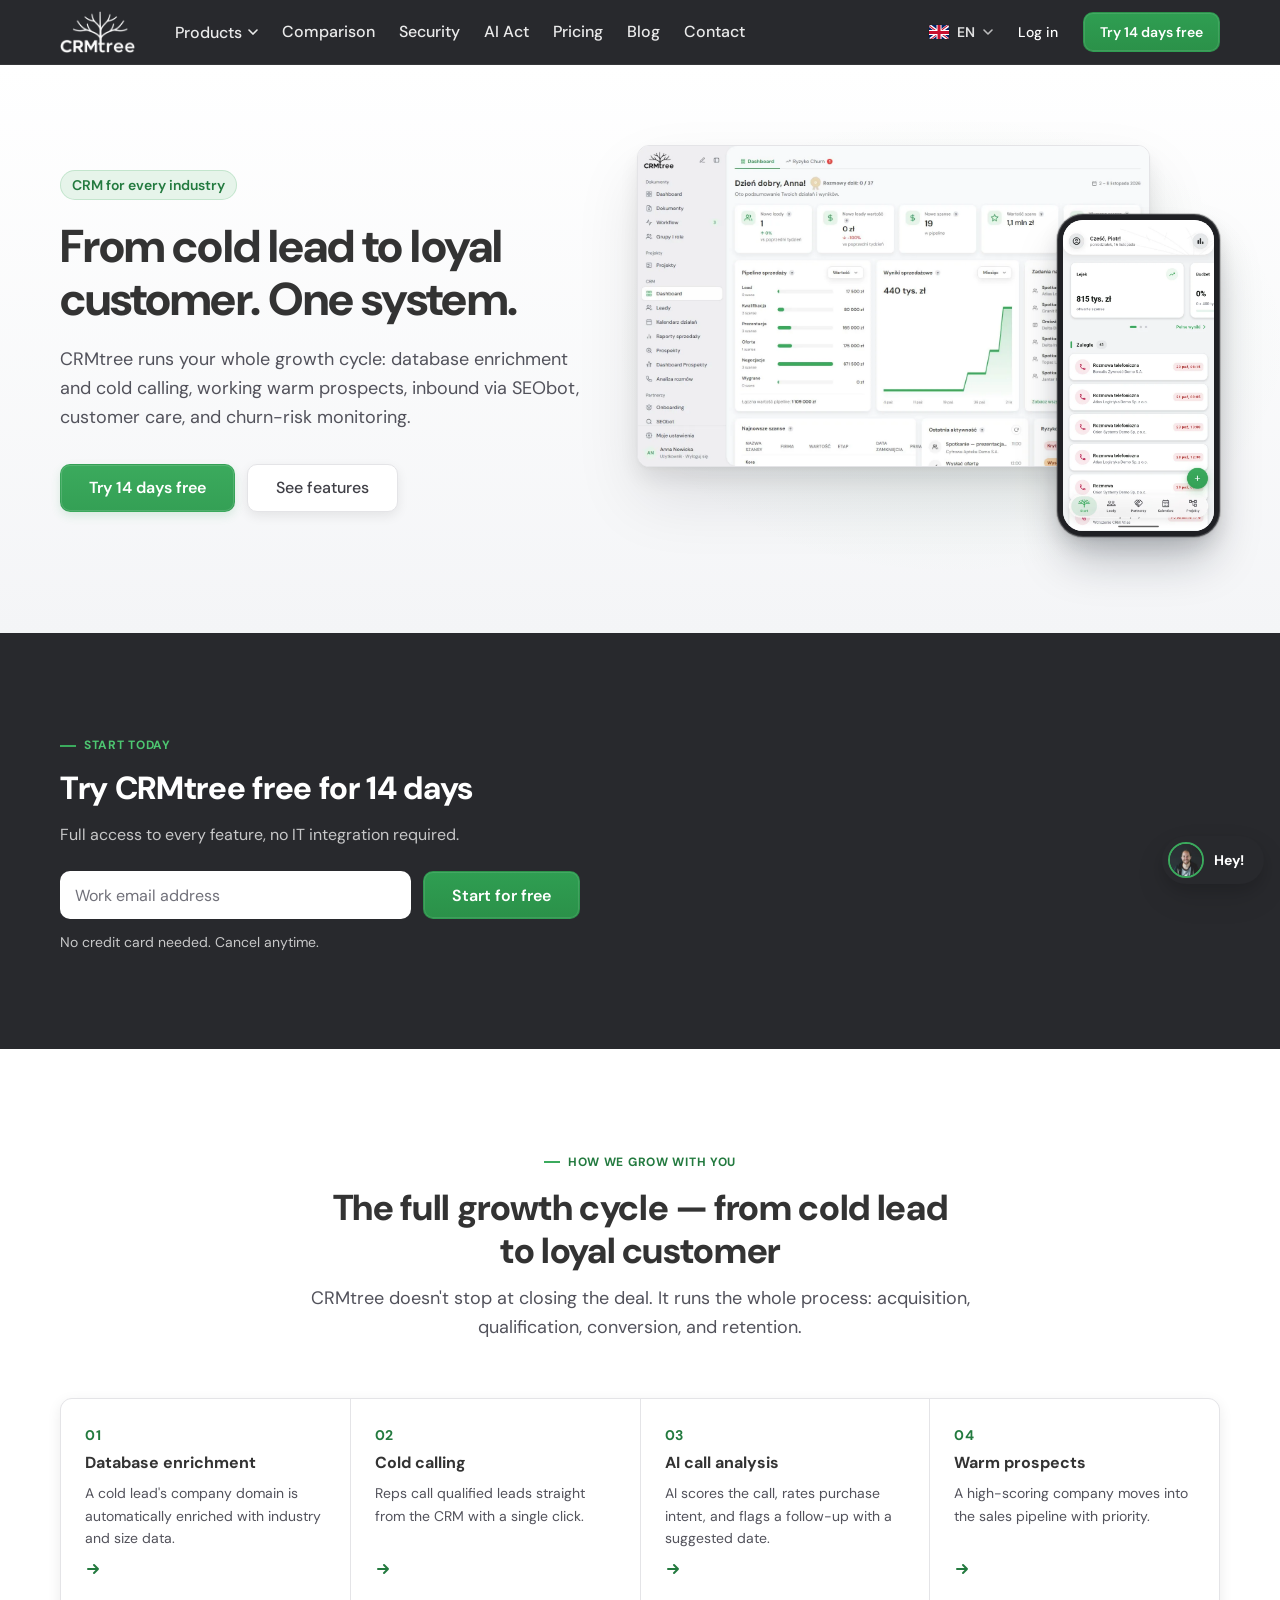
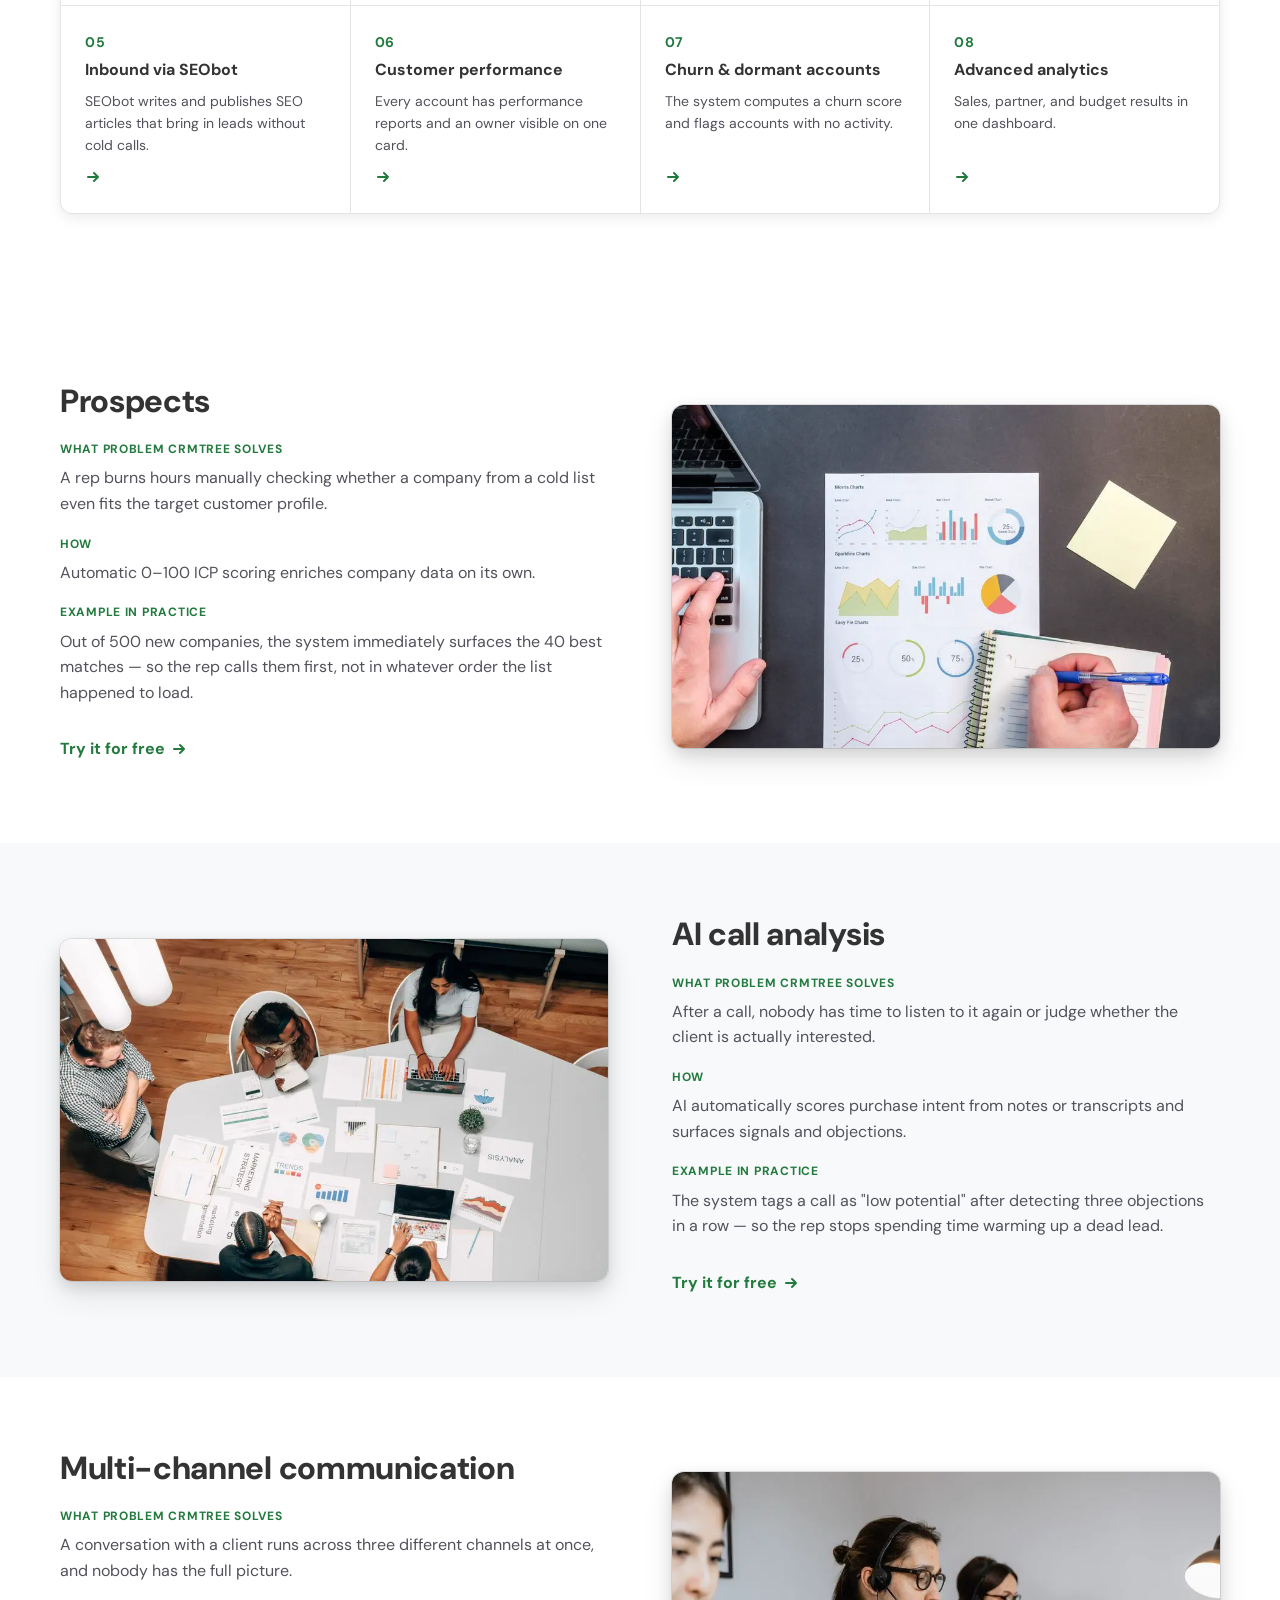
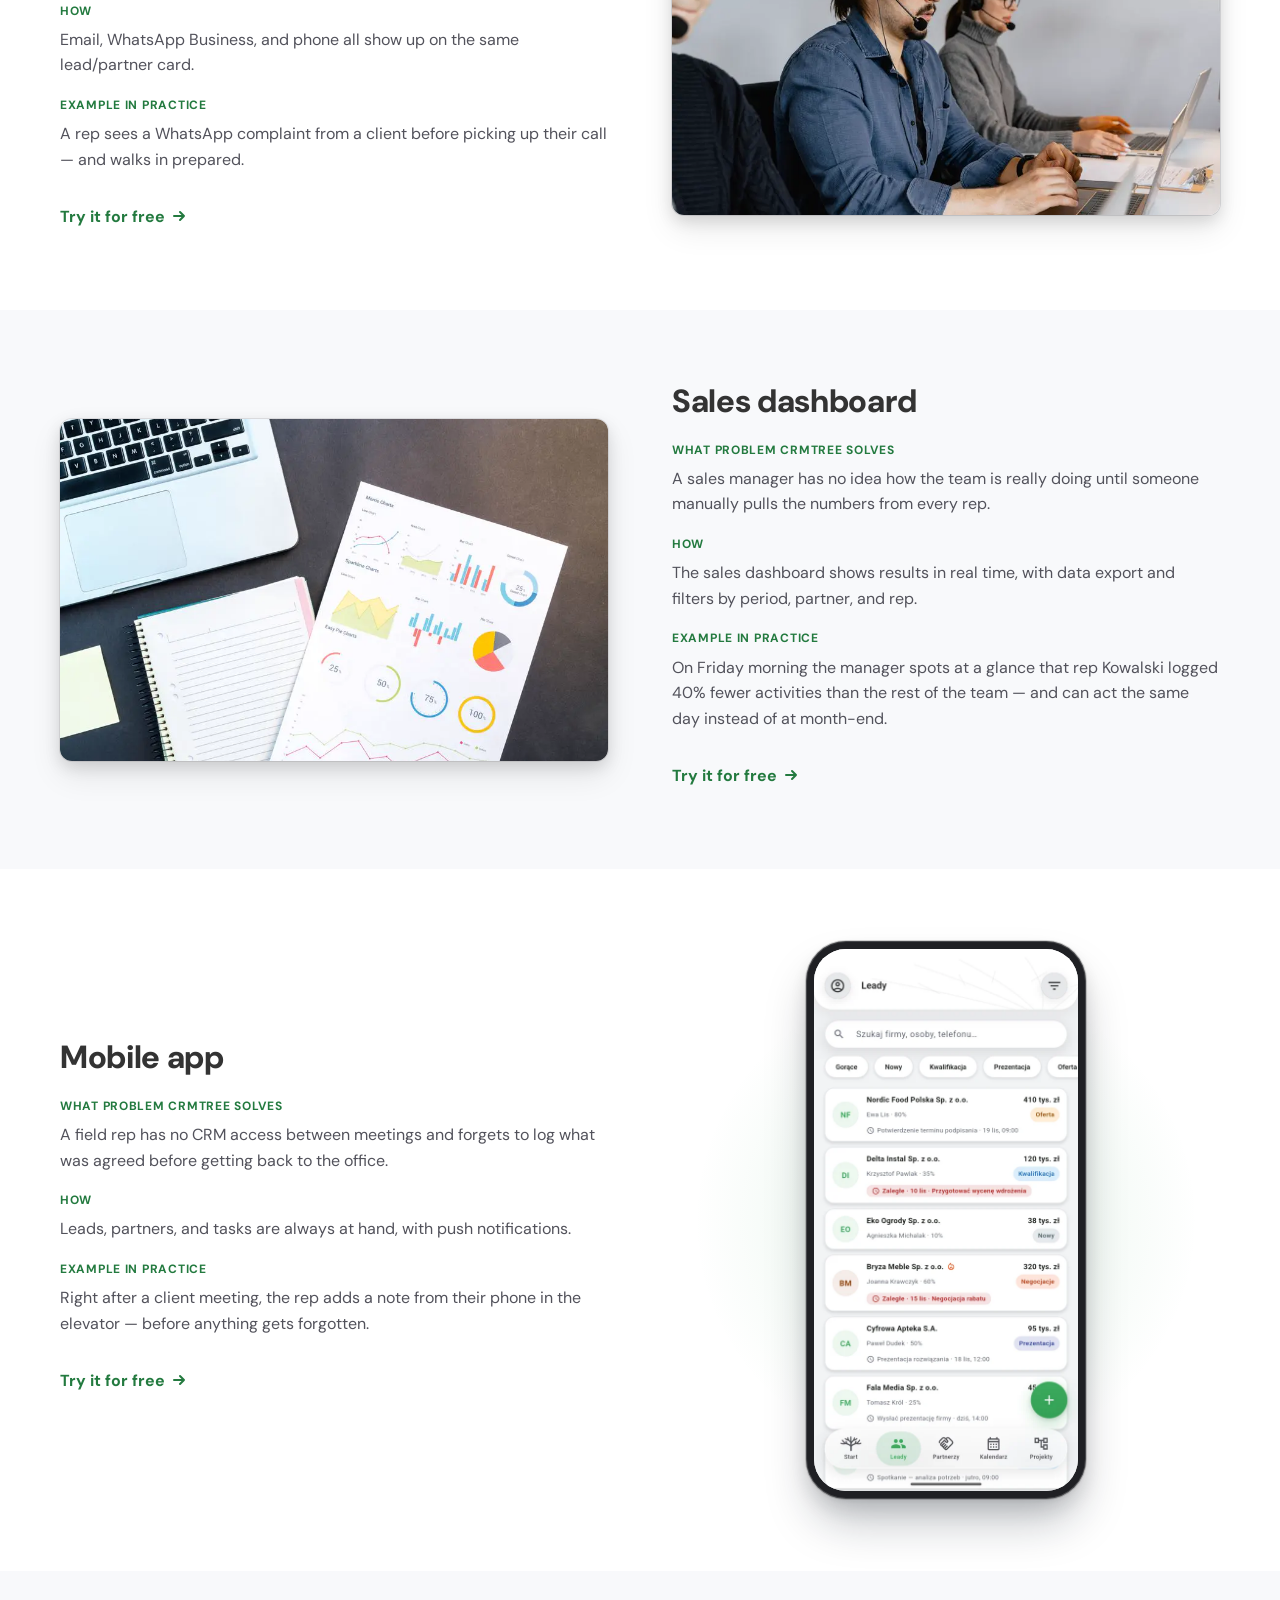
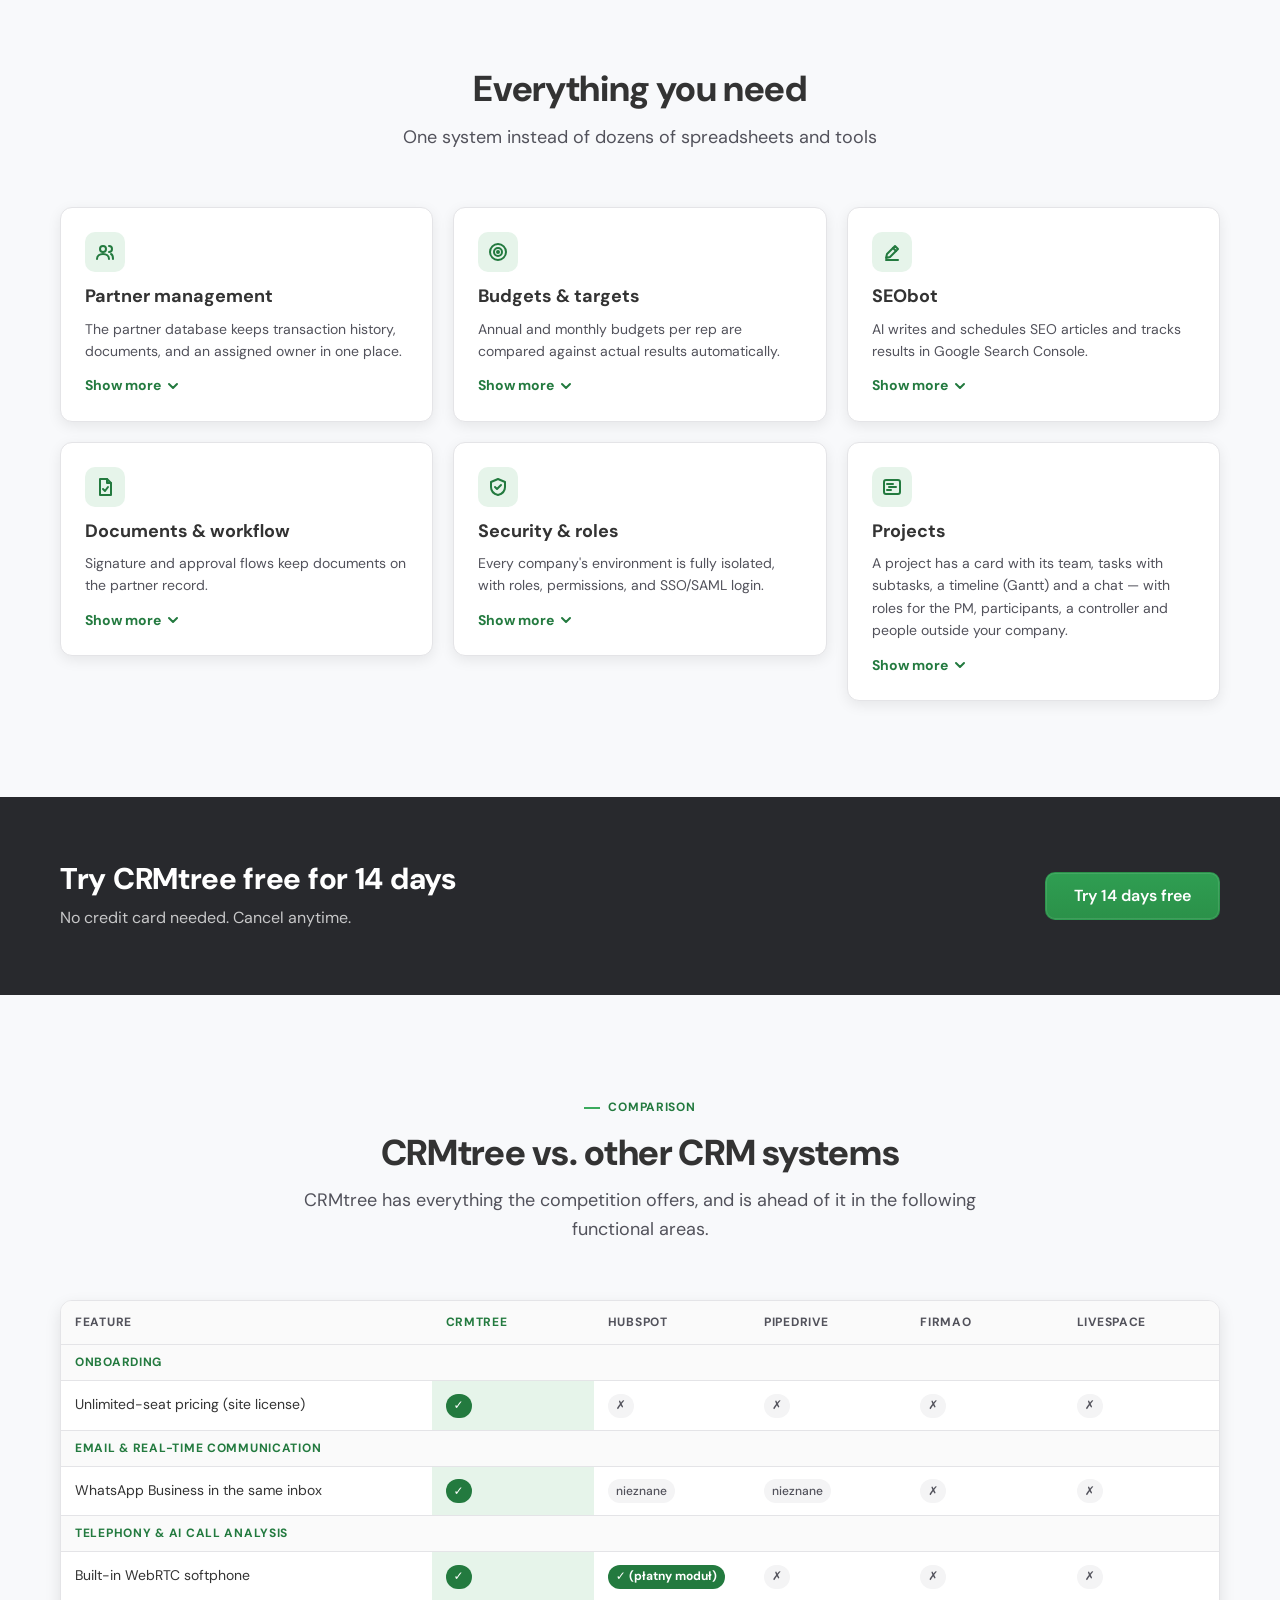
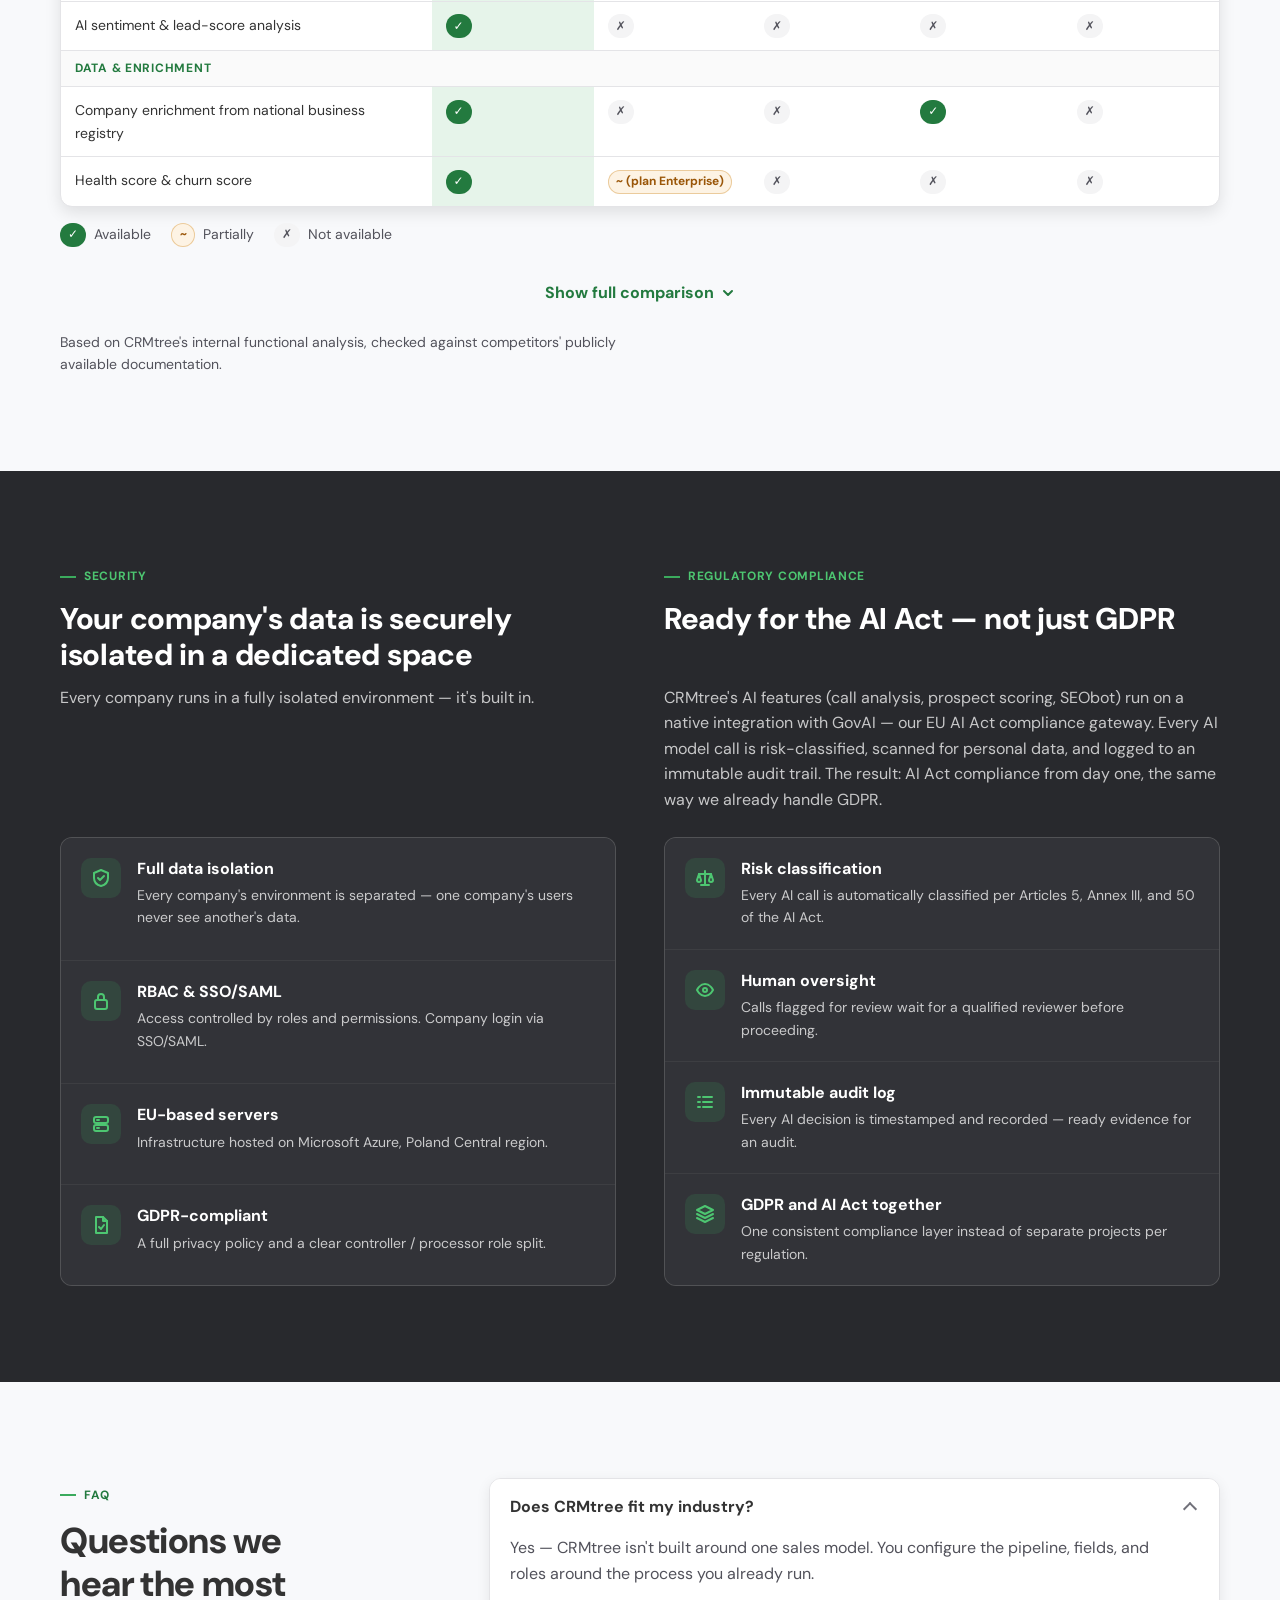
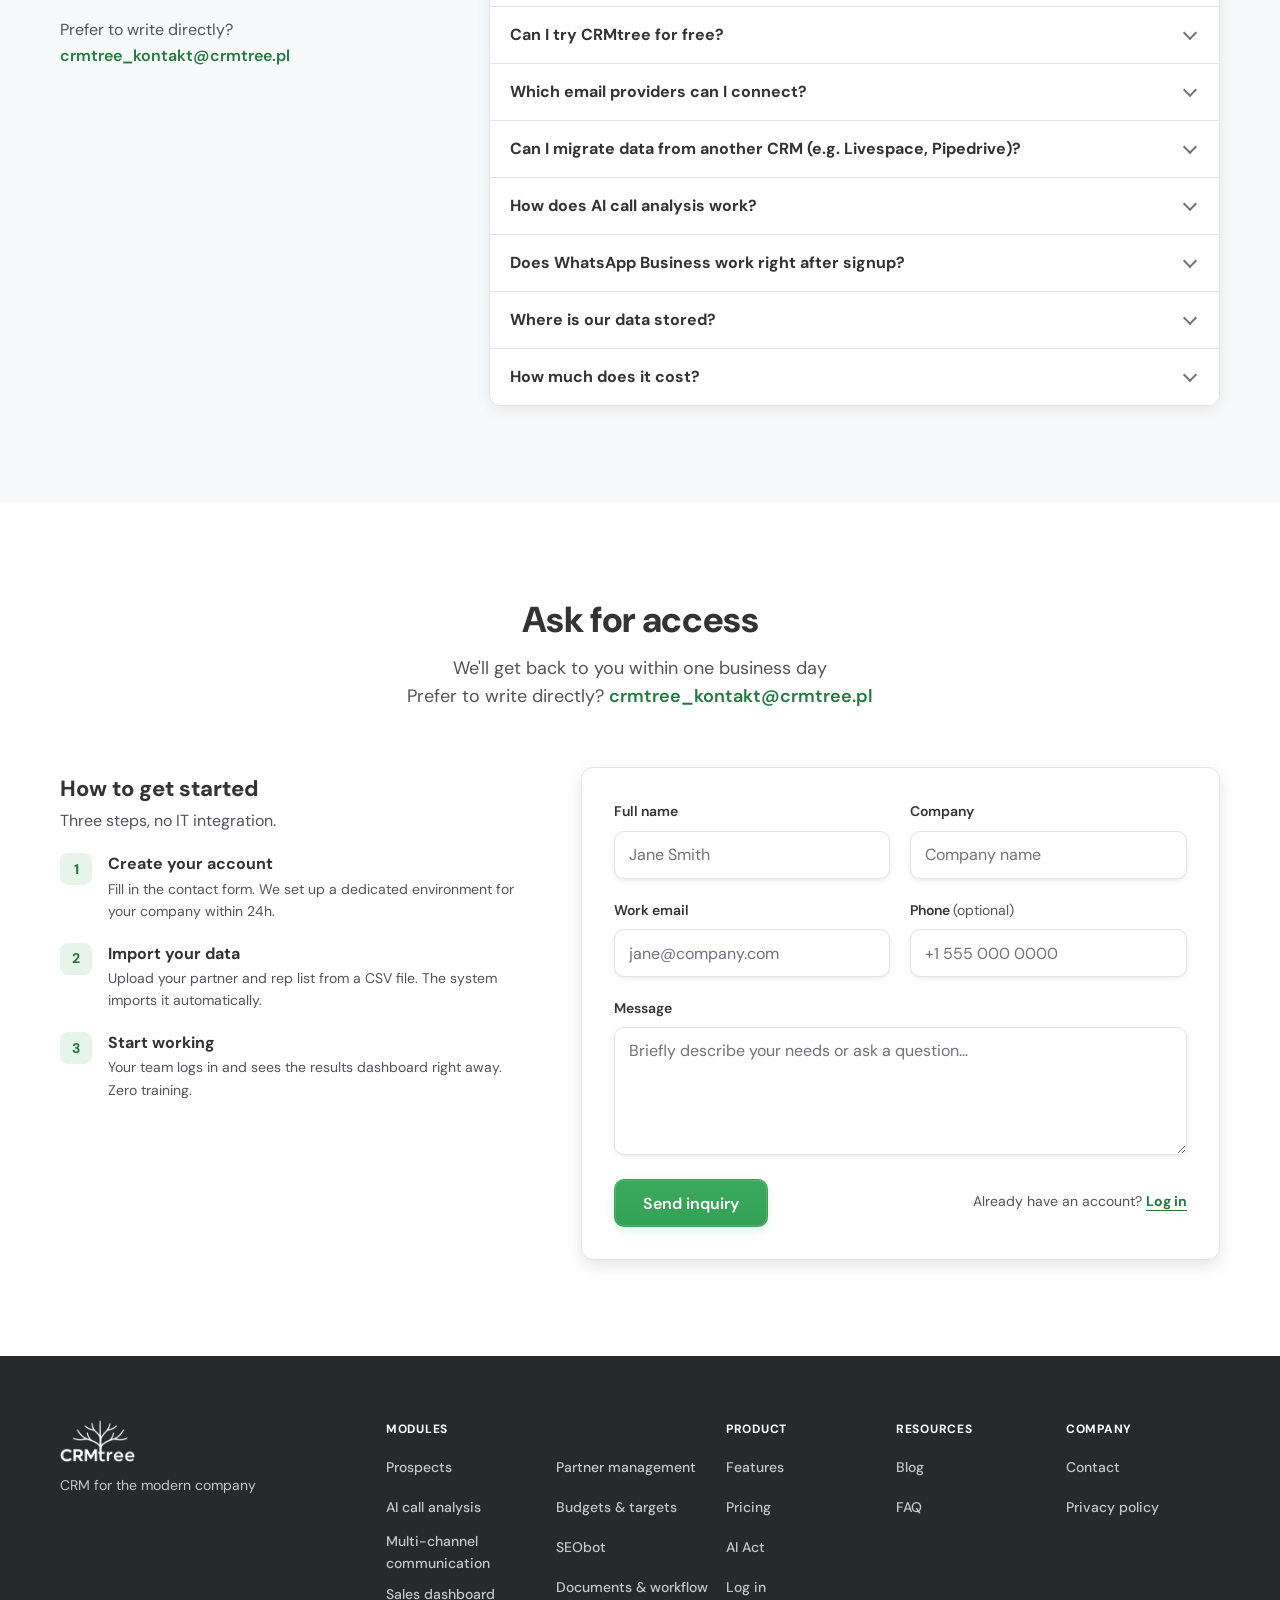
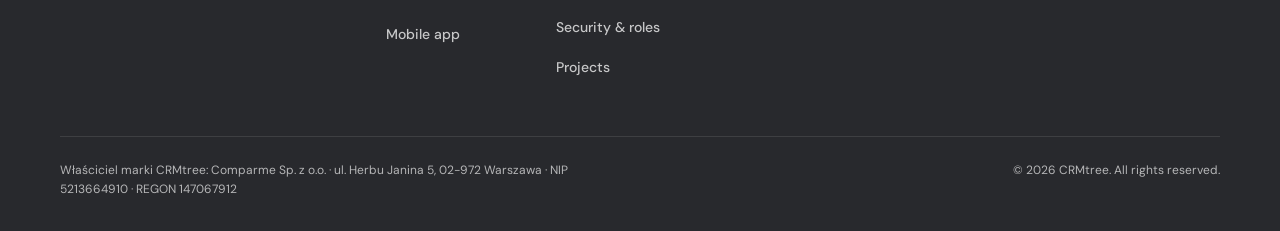
==== commit 5df92ba6: "feat(wyglad): krotsza czesc produktowa, porownanie z rozwijana reszta, jeden blok kontaktu - 5 pelny" ====
--- a/public/index.html
+++ b/public/index.html
@@ -122,7 +122,7 @@
           </div>
           <div class="mockup__phone">
             <div class="phone">
-              <div class="phone__screen"><img src="app-mobile-start.webp" alt="Aplikacja mobilna CRMtree — ekran Start" data-i18n-alt="hero.shot_mobile_alt" width="540" height="1083" fetchpriority="high" /></div>
+              <div class="phone__screen"><img src="app-mobile-start.webp" alt="Aplikacja mobilna CRMtree — ekran Start" data-i18n-alt="hero.shot_mobile_alt" width="540" height="1110" fetchpriority="high" /></div>
             </div>
           </div>
         </div>
@@ -174,28 +174,95 @@
         <p data-i18n="cycle.sub">CRMtree nie kończy się na zamknięciu transakcji. Prowadzi cały proces: pozyskanie, kwalifikację, konwersję i utrzymanie klienta.</p>
       </div>
       <div class="cycle">
-        <div class="cycle__stage"><div class="cycle__num">01</div><h3 data-i18n="cycle.s1_t">Wzbogacanie baz danych</h3><p data-i18n="cycle.s1_d">Domena firmy z zimnej bazy leadów jest automatycznie uzupełniana o branżę i wielkość.</p></div>
-        <div class="cycle__stage"><div class="cycle__num">02</div><h3 data-i18n="cycle.s2_t">Cold calling</h3><p data-i18n="cycle.s2_d">Handlowiec dzwoni do zakwalifikowanych leadów wprost z CRM, jednym kliknięciem.</p></div>
-        <div class="cycle__stage"><div class="cycle__num">03</div><h3 data-i18n="cycle.s3_t">Analiza rozmowy AI</h3><p data-i18n="cycle.s3_d">AI ocenia rozmowę, wystawia skłonność do zakupu i sama oznacza follow-up z datą kontaktu.</p></div>
-        <div class="cycle__stage"><div class="cycle__num">04</div><h3 data-i18n="cycle.s4_t">Ciepłe prospekty</h3><p data-i18n="cycle.s4_d">Firma z wysokim scoringiem trafia do lejka sprzedażowego z priorytetem.</p></div>
-        <div class="cycle__stage"><div class="cycle__num">05</div><h3 data-i18n="cycle.s5_t">Inbound przez SEObot</h3><p data-i18n="cycle.s5_d">SEObot pisze i publikuje artykuły SEO, które przyciągają leady bez telefonowania.</p></div>
-        <div class="cycle__stage"><div class="cycle__num">06</div><h3 data-i18n="cycle.s6_t">Performance klientów</h3><p data-i18n="cycle.s6_d">Każdy partner ma raporty wyników i opiekuna widocznego na jednej karcie.</p></div>
-        <div class="cycle__stage"><div class="cycle__num">07</div><h3 data-i18n="cycle.s7_t">Churn i klienci uśpieni</h3><p data-i18n="cycle.s7_d">System liczy churn score i oznacza partnerów bez aktywności.</p></div>
-        <div class="cycle__stage"><div class="cycle__num">08</div><h3 data-i18n="cycle.s8_t">Rozbudowana analityka</h3><p data-i18n="cycle.s8_d">Wyniki sprzedaży, partnerów i budżetów w jednym dashboardzie.</p></div>
-      </div>
-    </div>
-  </section>
-
-  <!-- FEATURES INTRO -->
-  <section class="products-intro" id="features">
-    <div class="container section-header">
-      <h2 data-i18n="features.h2">Wszystko, czego potrzebujesz</h2>
-      <p data-i18n="features.sub">Jeden system zamiast dziesiątek arkuszy i narzędzi</p>
-    </div>
-  </section>
-
-  <!-- PRODUCT 1: DASHBOARD -->
-  <section class="product-section" id="f-dashboard">
+        <a class="cycle__stage" href="#f-prospekty"><div class="cycle__num">01</div><h3 data-i18n="cycle.s1_t">Wzbogacanie baz danych</h3><p data-i18n="cycle.s1_d">Domena firmy z zimnej bazy leadów jest automatycznie uzupełniana o branżę i wielkość.</p><span class="cycle__go"><svg class="ic-arrow" width="16" height="16" viewBox="0 0 16 16" fill="none" aria-hidden="true"><path d="M3 8h10M9 4l4 4-4 4" stroke="currentColor" stroke-width="2" stroke-linecap="round" stroke-linejoin="round"/></svg></span></a>
+        <a class="cycle__stage" href="#f-komunikacja"><div class="cycle__num">02</div><h3 data-i18n="cycle.s2_t">Cold calling</h3><p data-i18n="cycle.s2_d">Handlowiec dzwoni do zakwalifikowanych leadów wprost z CRM, jednym kliknięciem.</p><span class="cycle__go"><svg class="ic-arrow" width="16" height="16" viewBox="0 0 16 16" fill="none" aria-hidden="true"><path d="M3 8h10M9 4l4 4-4 4" stroke="currentColor" stroke-width="2" stroke-linecap="round" stroke-linejoin="round"/></svg></span></a>
+        <a class="cycle__stage" href="#f-analiza-ai"><div class="cycle__num">03</div><h3 data-i18n="cycle.s3_t">Analiza rozmowy AI</h3><p data-i18n="cycle.s3_d">AI ocenia rozmowę, wystawia skłonność do zakupu i sama oznacza follow-up z datą kontaktu.</p><span class="cycle__go"><svg class="ic-arrow" width="16" height="16" viewBox="0 0 16 16" fill="none" aria-hidden="true"><path d="M3 8h10M9 4l4 4-4 4" stroke="currentColor" stroke-width="2" stroke-linecap="round" stroke-linejoin="round"/></svg></span></a>
+        <a class="cycle__stage" href="#f-prospekty"><div class="cycle__num">04</div><h3 data-i18n="cycle.s4_t">Ciepłe prospekty</h3><p data-i18n="cycle.s4_d">Firma z wysokim scoringiem trafia do lejka sprzedażowego z priorytetem.</p><span class="cycle__go"><svg class="ic-arrow" width="16" height="16" viewBox="0 0 16 16" fill="none" aria-hidden="true"><path d="M3 8h10M9 4l4 4-4 4" stroke="currentColor" stroke-width="2" stroke-linecap="round" stroke-linejoin="round"/></svg></span></a>
+        <a class="cycle__stage" href="#f-seobot"><div class="cycle__num">05</div><h3 data-i18n="cycle.s5_t">Inbound przez SEObot</h3><p data-i18n="cycle.s5_d">SEObot pisze i publikuje artykuły SEO, które przyciągają leady bez telefonowania.</p><span class="cycle__go"><svg class="ic-arrow" width="16" height="16" viewBox="0 0 16 16" fill="none" aria-hidden="true"><path d="M3 8h10M9 4l4 4-4 4" stroke="currentColor" stroke-width="2" stroke-linecap="round" stroke-linejoin="round"/></svg></span></a>
+        <a class="cycle__stage" href="#f-partnerzy"><div class="cycle__num">06</div><h3 data-i18n="cycle.s6_t">Performance klientów</h3><p data-i18n="cycle.s6_d">Każdy partner ma raporty wyników i opiekuna widocznego na jednej karcie.</p><span class="cycle__go"><svg class="ic-arrow" width="16" height="16" viewBox="0 0 16 16" fill="none" aria-hidden="true"><path d="M3 8h10M9 4l4 4-4 4" stroke="currentColor" stroke-width="2" stroke-linecap="round" stroke-linejoin="round"/></svg></span></a>
+        <a class="cycle__stage" href="#f-partnerzy"><div class="cycle__num">07</div><h3 data-i18n="cycle.s7_t">Churn i klienci uśpieni</h3><p data-i18n="cycle.s7_d">System liczy churn score i oznacza partnerów bez aktywności.</p><span class="cycle__go"><svg class="ic-arrow" width="16" height="16" viewBox="0 0 16 16" fill="none" aria-hidden="true"><path d="M3 8h10M9 4l4 4-4 4" stroke="currentColor" stroke-width="2" stroke-linecap="round" stroke-linejoin="round"/></svg></span></a>
+        <a class="cycle__stage" href="#f-dashboard"><div class="cycle__num">08</div><h3 data-i18n="cycle.s8_t">Rozbudowana analityka</h3><p data-i18n="cycle.s8_d">Wyniki sprzedaży, partnerów i budżetów w jednym dashboardzie.</p><span class="cycle__go"><svg class="ic-arrow" width="16" height="16" viewBox="0 0 16 16" fill="none" aria-hidden="true"><path d="M3 8h10M9 4l4 4-4 4" stroke="currentColor" stroke-width="2" stroke-linecap="round" stroke-linejoin="round"/></svg></span></a>
+      </div>
+    </div>
+  </section>
+
+  <!-- FUNKCJE: 5 pełnych sekcji, siatka pozostałych modułów i jeden pas CTA.
+       Kafelek to <details>: pełny opis i zdjęcie zostają w HTML (dla Google), rozwijają się po kliknięciu. -->
+  <div id="features">
+  <!-- PRODUCT: PROSPEKTY -->
+  <section class="product-section" id="f-prospekty">
+    <div class="container product-section__inner">
+      <div class="product-section__text">
+        <h2 data-i18n="features.f10_t">Prospekty</h2>
+        <div class="product-block">
+          <span class="product-label" data-i18n="features.label_problem">Jaki problem rozwiązuje CRMtree</span>
+          <p data-i18n="features.f10_problem">Handlowiec traci godziny na ręczne sprawdzanie, czy firma z zimnej bazy w ogóle pasuje do profilu klienta.</p>
+        </div>
+        <div class="product-block">
+          <span class="product-label" data-i18n="features.label_how">W jaki sposób</span>
+          <p data-i18n="features.f10_how">Automatyczny scoring ICP 0–100 sam wzbogaca dane firmy.</p>
+        </div>
+        <div class="product-block">
+          <span class="product-label" data-i18n="features.label_example">Przykład zastosowania</span>
+          <p data-i18n="features.f10_example">Z listy 500 nowych firm system od razu pokazuje 40 z najwyższym dopasowaniem — handlowiec dzwoni najpierw do nich, nie po kolei od góry listy.</p>
+        </div>
+        <a href="#trial" class="text-link"><span data-i18n="features.cta">Wypróbuj za darmo</span><svg class="ic-arrow" width="16" height="16" viewBox="0 0 16 16" fill="none" aria-hidden="true"><path d="M3 8h10M9 4l4 4-4 4" stroke="currentColor" stroke-width="2" stroke-linecap="round" stroke-linejoin="round"/></svg></a>
+      </div>
+      <div class="product-section__visual">
+        <div class="screenshot-frame"><img src="prospekty.webp" alt="" loading="lazy" width="900" height="675" /></div>
+      </div>
+    </div>
+  </section>
+  <!-- PRODUCT: ANALIZA ROZMÓW AI -->
+  <section class="product-section product-section--alt" id="f-analiza-ai">
+    <div class="container product-section__inner">
+      <div class="product-section__text">
+        <h2 data-i18n="features.f5_t">Analiza rozmów AI</h2>
+        <div class="product-block">
+          <span class="product-label" data-i18n="features.label_problem">Jaki problem rozwiązuje CRMtree</span>
+          <p data-i18n="features.f5_problem">Po rozmowie telefonicznej nikt nie ma czasu przesłuchać jej ponownie ani ocenić, czy klient faktycznie jest zainteresowany.</p>
+        </div>
+        <div class="product-block">
+          <span class="product-label" data-i18n="features.label_how">W jaki sposób</span>
+          <p data-i18n="features.f5_how">AI automatycznie ocenia skłonność do zakupu z notatek lub transkrypcji i wskazuje sygnały oraz obiekcje.</p>
+        </div>
+        <div class="product-block">
+          <span class="product-label" data-i18n="features.label_example">Przykład zastosowania</span>
+          <p data-i18n="features.f5_example">System oznacza rozmowę jako "niski potencjał" po wykryciu trzech odmów pod rząd — handlowiec nie traci czasu na dalsze wygrzewanie tego leada.</p>
+        </div>
+        <a href="#trial" class="text-link"><span data-i18n="features.cta">Wypróbuj za darmo</span><svg class="ic-arrow" width="16" height="16" viewBox="0 0 16 16" fill="none" aria-hidden="true"><path d="M3 8h10M9 4l4 4-4 4" stroke="currentColor" stroke-width="2" stroke-linecap="round" stroke-linejoin="round"/></svg></a>
+      </div>
+      <div class="product-section__visual">
+        <div class="screenshot-frame"><img src="analiza-ai.webp" alt="" loading="lazy" width="900" height="675" /></div>
+      </div>
+    </div>
+  </section>
+  <!-- PRODUCT: KOMUNIKACJA -->
+  <section class="product-section" id="f-komunikacja">
+    <div class="container product-section__inner">
+      <div class="product-section__text">
+        <h2 data-i18n="features.f4_t">Komunikacja wielokanałowa</h2>
+        <div class="product-block">
+          <span class="product-label" data-i18n="features.label_problem">Jaki problem rozwiązuje CRMtree</span>
+          <p data-i18n="features.f4_problem">Rozmowa z klientem toczy się w trzech różnych kanałach naraz, a nikt nie ma pełnego obrazu.</p>
+        </div>
+        <div class="product-block">
+          <span class="product-label" data-i18n="features.label_how">W jaki sposób</span>
+          <p data-i18n="features.f4_how">E-mail, WhatsApp Business i telefon są widoczne przy jednej karcie leada i partnera.</p>
+        </div>
+        <div class="product-block">
+          <span class="product-label" data-i18n="features.label_example">Przykład zastosowania</span>
+          <p data-i18n="features.f4_example">Handlowiec widzi na WhatsAppie reklamację klienta, zanim jeszcze odbierze od niego telefon — i jest przygotowany na rozmowę.</p>
+        </div>
+        <a href="#trial" class="text-link"><span data-i18n="features.cta">Wypróbuj za darmo</span><svg class="ic-arrow" width="16" height="16" viewBox="0 0 16 16" fill="none" aria-hidden="true"><path d="M3 8h10M9 4l4 4-4 4" stroke="currentColor" stroke-width="2" stroke-linecap="round" stroke-linejoin="round"/></svg></a>
+      </div>
+      <div class="product-section__visual">
+        <div class="screenshot-frame"><img src="komunikacja.webp" alt="" loading="lazy" width="900" height="675" /></div>
+      </div>
+    </div>
+  </section>
+  <!-- PRODUCT: DASHBOARD -->
+  <section class="product-section product-section--alt" id="f-dashboard">
     <div class="container product-section__inner">
       <div class="product-section__text">
         <h2 data-i18n="features.f1_t">Dashboard sprzedaży</h2>
@@ -211,190 +278,14 @@
           <span class="product-label" data-i18n="features.label_example">Przykład zastosowania</span>
           <p data-i18n="features.f1_example">W piątek rano kierownik jednym rzutem oka widzi, że handlowiec Kowalski ma 40% mniej aktywności niż reszta zespołu — i może zareagować tego samego dnia, zamiast na koniec miesiąca.</p>
         </div>
-        <a href="#trial" class="btn btn--primary btn--lg" data-i18n="features.cta">Wypróbuj za darmo</a>
+        <a href="#trial" class="text-link"><span data-i18n="features.cta">Wypróbuj za darmo</span><svg class="ic-arrow" width="16" height="16" viewBox="0 0 16 16" fill="none" aria-hidden="true"><path d="M3 8h10M9 4l4 4-4 4" stroke="currentColor" stroke-width="2" stroke-linecap="round" stroke-linejoin="round"/></svg></a>
       </div>
       <div class="product-section__visual">
         <div class="screenshot-frame"><img src="dashboard.webp" alt="" loading="lazy" width="900" height="675" /></div>
       </div>
     </div>
   </section>
-
-  <!-- PRODUCT 2: PARTNERZY -->
-  <section class="product-section product-section--alt" id="f-partnerzy">
-    <div class="container product-section__inner">
-      <div class="product-section__text">
-        <h2 data-i18n="features.f2_t">Zarządzanie partnerami</h2>
-        <div class="product-block">
-          <span class="product-label" data-i18n="features.label_problem">Jaki problem rozwiązuje CRMtree</span>
-          <p data-i18n="features.f2_problem">Dane o kliencie i partnerze są rozsiane w mailach, notatkach i pamięci różnych osób w firmie.</p>
-        </div>
-        <div class="product-block">
-          <span class="product-label" data-i18n="features.label_how">W jaki sposób</span>
-          <p data-i18n="features.f2_how">Baza partnerów trzyma w jednym miejscu historię transakcji, dokumenty i przypisanego opiekuna.</p>
-        </div>
-        <div class="product-block">
-          <span class="product-label" data-i18n="features.label_example">Przykład zastosowania</span>
-          <p data-i18n="features.f2_example">Gdy opiekun klienta idzie na urlop, zastępujący go handlowiec w dwie minuty widzi całą historię współpracy z firmą ABC — bez dzwonienia do kolegi.</p>
-        </div>
-        <a href="#trial" class="btn btn--primary btn--lg" data-i18n="features.cta">Wypróbuj za darmo</a>
-      </div>
-      <div class="product-section__visual">
-        <div class="screenshot-frame"><img src="partnerzy.webp" alt="" loading="lazy" width="900" height="675" /></div>
-      </div>
-    </div>
-  </section>
-
-  <!-- PRODUCT 3: BUDŻETY -->
-  <section class="product-section" id="f-budzety">
-    <div class="container product-section__inner">
-      <div class="product-section__text">
-        <h2 data-i18n="features.f3_t">Budżety i cele</h2>
-        <div class="product-block">
-          <span class="product-label" data-i18n="features.label_problem">Jaki problem rozwiązuje CRMtree</span>
-          <p data-i18n="features.f3_problem">Plan sprzedażowy żyje w osobnym arkuszu, którego nikt nie aktualizuje na bieżąco.</p>
-        </div>
-        <div class="product-block">
-          <span class="product-label" data-i18n="features.label_how">W jaki sposób</span>
-          <p data-i18n="features.f3_how">Budżety roczne i miesięczne per handlowiec są automatycznie porównywane z wykonaniem.</p>
-        </div>
-        <div class="product-block">
-          <span class="product-label" data-i18n="features.label_example">Przykład zastosowania</span>
-          <p data-i18n="features.f3_example">System sam pokazuje, że dział handlowy w Q3 zrealizował tylko 60% celu — zanim będzie za późno na korektę strategii.</p>
-        </div>
-        <a href="#trial" class="btn btn--primary btn--lg" data-i18n="features.cta">Wypróbuj za darmo</a>
-      </div>
-      <div class="product-section__visual">
-        <div class="screenshot-frame"><img src="budzety.webp" alt="" loading="lazy" width="900" height="675" /></div>
-      </div>
-    </div>
-  </section>
-
-  <!-- PRODUCT 4: KOMUNIKACJA -->
-  <section class="product-section product-section--alt" id="f-komunikacja">
-    <div class="container product-section__inner">
-      <div class="product-section__text">
-        <h2 data-i18n="features.f4_t">Komunikacja wielokanałowa</h2>
-        <div class="product-block">
-          <span class="product-label" data-i18n="features.label_problem">Jaki problem rozwiązuje CRMtree</span>
-          <p data-i18n="features.f4_problem">Rozmowa z klientem toczy się w trzech różnych kanałach naraz, a nikt nie ma pełnego obrazu.</p>
-        </div>
-        <div class="product-block">
-          <span class="product-label" data-i18n="features.label_how">W jaki sposób</span>
-          <p data-i18n="features.f4_how">E-mail, WhatsApp Business i telefon są widoczne przy jednej karcie leada i partnera.</p>
-        </div>
-        <div class="product-block">
-          <span class="product-label" data-i18n="features.label_example">Przykład zastosowania</span>
-          <p data-i18n="features.f4_example">Handlowiec widzi na WhatsAppie reklamację klienta, zanim jeszcze odbierze od niego telefon — i jest przygotowany na rozmowę.</p>
-        </div>
-        <a href="#trial" class="btn btn--primary btn--lg" data-i18n="features.cta">Wypróbuj za darmo</a>
-      </div>
-      <div class="product-section__visual">
-        <div class="screenshot-frame"><img src="komunikacja.webp" alt="" loading="lazy" width="900" height="675" /></div>
-      </div>
-    </div>
-  </section>
-
-  <!-- PRODUCT 5: ANALIZA ROZMÓW AI -->
-  <section class="product-section" id="f-analiza-ai">
-    <div class="container product-section__inner">
-      <div class="product-section__text">
-        <h2 data-i18n="features.f5_t">Analiza rozmów AI</h2>
-        <div class="product-block">
-          <span class="product-label" data-i18n="features.label_problem">Jaki problem rozwiązuje CRMtree</span>
-          <p data-i18n="features.f5_problem">Po rozmowie telefonicznej nikt nie ma czasu przesłuchać jej ponownie ani ocenić, czy klient faktycznie jest zainteresowany.</p>
-        </div>
-        <div class="product-block">
-          <span class="product-label" data-i18n="features.label_how">W jaki sposób</span>
-          <p data-i18n="features.f5_how">AI automatycznie ocenia skłonność do zakupu z notatek lub transkrypcji i wskazuje sygnały oraz obiekcje.</p>
-        </div>
-        <div class="product-block">
-          <span class="product-label" data-i18n="features.label_example">Przykład zastosowania</span>
-          <p data-i18n="features.f5_example">System oznacza rozmowę jako "niski potencjał" po wykryciu trzech odmów pod rząd — handlowiec nie traci czasu na dalsze wygrzewanie tego leada.</p>
-        </div>
-        <a href="#trial" class="btn btn--primary btn--lg" data-i18n="features.cta">Wypróbuj za darmo</a>
-      </div>
-      <div class="product-section__visual">
-        <div class="screenshot-frame"><img src="analiza-ai.webp" alt="" loading="lazy" width="900" height="675" /></div>
-      </div>
-    </div>
-  </section>
-
-  <!-- PRODUCT 6: SEOBOT -->
-  <section class="product-section product-section--alt" id="f-seobot">
-    <div class="container product-section__inner">
-      <div class="product-section__text">
-        <h2 data-i18n="features.f6_t">SEObot</h2>
-        <div class="product-block">
-          <span class="product-label" data-i18n="features.label_problem">Jaki problem rozwiązuje CRMtree</span>
-          <p data-i18n="features.f6_problem">Blog firmowy stoi od miesięcy, bo nikt w zespole nie ma czasu pisać artykułów.</p>
-        </div>
-        <div class="product-block">
-          <span class="product-label" data-i18n="features.label_how">W jaki sposób</span>
-          <p data-i18n="features.f6_how">AI pisze i planuje publikację artykułów SEO oraz mierzy efekt w Google Search Console.</p>
-        </div>
-        <div class="product-block">
-          <span class="product-label" data-i18n="features.label_example">Przykład zastosowania</span>
-          <p data-i18n="features.f6_example">W jeden dzień powstaje artykuł "Jak wybrać CRM dla małej firmy" — zaplanowany do publikacji i śledzony pod kątem wejść z Google.</p>
-        </div>
-        <a href="#trial" class="btn btn--primary btn--lg" data-i18n="features.cta">Wypróbuj za darmo</a>
-      </div>
-      <div class="product-section__visual">
-        <div class="screenshot-frame"><img src="seobot.webp" alt="" loading="lazy" width="900" height="675" /></div>
-      </div>
-    </div>
-  </section>
-
-  <!-- PRODUCT 7: DOKUMENTY -->
-  <section class="product-section" id="f-dokumenty">
-    <div class="container product-section__inner">
-      <div class="product-section__text">
-        <h2 data-i18n="features.f7_t">Dokumenty i workflow</h2>
-        <div class="product-block">
-          <span class="product-label" data-i18n="features.label_problem">Jaki problem rozwiązuje CRMtree</span>
-          <p data-i18n="features.f7_problem">Umowa krąży w mailach jako załącznik "wersja_final_v3" i nikt nie wie, kto ją ostatnio zaakceptował.</p>
-        </div>
-        <div class="product-block">
-          <span class="product-label" data-i18n="features.label_how">W jaki sposób</span>
-          <p data-i18n="features.f7_how">Obieg podpisów i akceptacji trzyma dokumenty bezpośrednio przy karcie partnera.</p>
-        </div>
-        <div class="product-block">
-          <span class="product-label" data-i18n="features.label_example">Przykład zastosowania</span>
-          <p data-i18n="features.f7_example">Nowa umowa czeka na akceptację działu prawnego — system pokazuje dokładnie, na czyim biurku utknęła, zamiast kolejnego przypominającego maila.</p>
-        </div>
-        <a href="#trial" class="btn btn--primary btn--lg" data-i18n="features.cta">Wypróbuj za darmo</a>
-      </div>
-      <div class="product-section__visual">
-        <div class="screenshot-frame"><img src="dokumenty.webp" alt="" loading="lazy" width="900" height="675" /></div>
-      </div>
-    </div>
-  </section>
-
-  <!-- PRODUCT 8: BEZPIECZEŃSTWO -->
-  <section class="product-section product-section--alt" id="f-bezpieczenstwo">
-    <div class="container product-section__inner">
-      <div class="product-section__text">
-        <h2 data-i18n="features.f8_t">Bezpieczeństwo i role</h2>
-        <div class="product-block">
-          <span class="product-label" data-i18n="features.label_problem">Jaki problem rozwiązuje CRMtree</span>
-          <p data-i18n="features.f8_problem">Nowy pracownik dostaje dostęp do wszystkiego "na wszelki wypadek", bo ręczne ustawianie uprawnień zajmuje zbyt dużo czasu.</p>
-        </div>
-        <div class="product-block">
-          <span class="product-label" data-i18n="features.label_how">W jaki sposób</span>
-          <p data-i18n="features.f8_how">Środowisko każdej firmy jest w pełni odizolowane, z rolami, uprawnieniami i logowaniem przez SSO/SAML.</p>
-        </div>
-        <div class="product-block">
-          <span class="product-label" data-i18n="features.label_example">Przykład zastosowania</span>
-          <p data-i18n="features.f8_example">Stażysta w dziale marketingu nie zobaczy warunków finansowych klientów działu sprzedaży — bo jego rola po prostu nie ma tam dostępu.</p>
-        </div>
-        <a href="#trial" class="btn btn--primary btn--lg" data-i18n="features.cta">Wypróbuj za darmo</a>
-      </div>
-      <div class="product-section__visual">
-        <div class="screenshot-frame"><img src="bezpieczenstwo.webp" alt="" loading="lazy" width="900" height="675" /></div>
-      </div>
-    </div>
-  </section>
-
-  <!-- PRODUCT 9: APLIKACJA MOBILNA -->
+  <!-- PRODUCT: APLIKACJA MOBILNA -->
   <section class="product-section" id="f-mobile">
     <div class="container product-section__inner">
       <div class="product-section__text">
@@ -411,7 +302,7 @@
           <span class="product-label" data-i18n="features.label_example">Przykład zastosowania</span>
           <p data-i18n="features.f9_example">Zaraz po spotkaniu z klientem handlowiec dodaje notatkę z telefonu w windzie — zanim zdąży o czymkolwiek zapomnieć.</p>
         </div>
-        <a href="#trial" class="btn btn--primary btn--lg" data-i18n="features.cta">Wypróbuj za darmo</a>
+        <a href="#trial" class="text-link"><span data-i18n="features.cta">Wypróbuj za darmo</span><svg class="ic-arrow" width="16" height="16" viewBox="0 0 16 16" fill="none" aria-hidden="true"><path d="M3 8h10M9 4l4 4-4 4" stroke="currentColor" stroke-width="2" stroke-linecap="round" stroke-linejoin="round"/></svg></a>
       </div>
       <div class="product-section__visual">
         <div class="product-phone">
@@ -423,200 +314,312 @@
     </div>
   </section>
 
-  <!-- PRODUCT 10: PROSPEKTY -->
-  <section class="product-section product-section--alt" id="f-prospekty">
-    <div class="container product-section__inner">
-      <div class="product-section__text">
-        <h2 data-i18n="features.f10_t">Prospekty</h2>
-        <div class="product-block">
-          <span class="product-label" data-i18n="features.label_problem">Jaki problem rozwiązuje CRMtree</span>
-          <p data-i18n="features.f10_problem">Handlowiec traci godziny na ręczne sprawdzanie, czy firma z zimnej bazy w ogóle pasuje do profilu klienta.</p>
-        </div>
-        <div class="product-block">
-          <span class="product-label" data-i18n="features.label_how">W jaki sposób</span>
-          <p data-i18n="features.f10_how">Automatyczny scoring ICP 0–100 sam wzbogaca dane firmy.</p>
-        </div>
-        <div class="product-block">
-          <span class="product-label" data-i18n="features.label_example">Przykład zastosowania</span>
-          <p data-i18n="features.f10_example">Z listy 500 nowych firm system od razu pokazuje 40 z najwyższym dopasowaniem — handlowiec dzwoni najpierw do nich, nie po kolei od góry listy.</p>
-        </div>
-        <a href="#trial" class="btn btn--primary btn--lg" data-i18n="features.cta">Wypróbuj za darmo</a>
-      </div>
-      <div class="product-section__visual">
-        <div class="screenshot-frame"><img src="prospekty.webp" alt="" loading="lazy" width="900" height="675" /></div>
-      </div>
-    </div>
-  </section>
-
-  <!-- PRODUCT 11: PROJEKTY -->
-  <section class="product-section" id="f-projekty">
-    <div class="container product-section__inner">
-      <div class="product-section__text">
-        <h2 data-i18n="features.f11_t">Projekty</h2>
-        <div class="product-block">
-          <span class="product-label" data-i18n="features.label_problem">Jaki problem rozwiązuje CRMtree</span>
-          <p data-i18n="features.f11_problem">Po podpisaniu umowy wdrożenie u klienta rozjeżdża się po mailach, arkuszach i komunikatorach — nikt nie wie, kto za co odpowiada ani na jakim etapie jest praca.</p>
-        </div>
-        <div class="product-block">
-          <span class="product-label" data-i18n="features.label_how">W jaki sposób</span>
-          <p data-i18n="features.f11_how">Projekt ma kartę z zespołem, zadania z podzadaniami, oś czasu (Gantt) i czat — z rolami dla PM-a, uczestników, kontrolera i osób spoza firmy.</p>
-        </div>
-        <div class="product-block">
-          <span class="product-label" data-i18n="features.label_example">Przykład zastosowania</span>
-          <p data-i18n="features.f11_example">PM zakłada projekt wdrożenia i przypisuje zadania swoim ludziom oraz osobie po stronie klienta — ta po zalogowaniu widzi wyłącznie swoje zadania i zamyka je na bieżąco.</p>
-        </div>
-        <a href="#trial" class="btn btn--primary btn--lg" data-i18n="features.cta">Wypróbuj za darmo</a>
-      </div>
-      <div class="product-section__visual">
-        <div class="screenshot-frame">
-          <svg class="app-shot" viewBox="0 0 900 675" xmlns="http://www.w3.org/2000/svg" role="img" aria-label="Podgląd modułu Projekty w CRMtree: oś czasu zadań, szczegóły zadania i czat" font-family="Inter, sans-serif">
-            <defs>
-              <filter id="projShadow" x="-10%" y="-20%" width="120%" height="150%">
-                <feDropShadow dx="0" dy="6" stdDeviation="9" flood-color="#1F2933" flood-opacity="0.14"/>
-              </filter>
-              <linearGradient id="projBg" x1="0" y1="0" x2="1" y2="1">
-                <stop offset="0" stop-color="#F9FAFB"/><stop offset="1" stop-color="#E6F4EA"/>
-              </linearGradient>
-            </defs>
-
-            <rect width="900" height="675" fill="url(#projBg)"/>
-
-            <!-- Sidebar -->
-            <rect width="60" height="675" fill="#1F2933"/>
-            <rect x="16" y="18" width="28" height="28" rx="8" fill="#3BAA5D"/>
-            <path d="M30 25v14M30 31l-5-4M30 34l5-4" stroke="#fff" stroke-width="2" stroke-linecap="round" fill="none"/>
-            <g fill="#4B5563">
-              <rect x="20" y="76" width="20" height="20" rx="5"/><rect x="20" y="112" width="20" height="20" rx="5"/>
-              <rect x="20" y="184" width="20" height="20" rx="5"/><rect x="20" y="220" width="20" height="20" rx="5"/>
-            </g>
-            <rect x="12" y="142" width="36" height="32" rx="9" fill="#3BAA5D" fill-opacity="0.22"/>
-            <rect x="3" y="148" width="3" height="20" rx="1.5" fill="#3BAA5D"/>
-            <g stroke="#6EE7A0" stroke-width="2" stroke-linecap="round">
-              <line x1="23" y1="152" x2="32" y2="152"/><line x1="27" y1="158" x2="37" y2="158"/><line x1="23" y1="164" x2="30" y2="164"/>
-            </g>
-
-            <!-- Top bar -->
-            <rect x="60" width="840" height="60" fill="#fff"/>
-            <line x1="60" y1="60" x2="900" y2="60" stroke="#E5E7EB"/>
-            <rect x="82" y="19" width="46" height="22" rx="6" fill="#E6F4EA"/>
-            <text x="105" y="34.5" text-anchor="middle" font-size="11.5" font-weight="700" fill="#2F8F4D">WSC</text>
-            <text x="140" y="36" font-size="16.5" font-weight="700" fill="#111827">Wdrożenie systemu CRM</text>
-            <g font-size="10.5" font-weight="700" fill="#fff" text-anchor="middle">
-              <circle cx="622" cy="30" r="14" fill="#3B82F6" stroke="#fff" stroke-width="2"/><text x="622" y="34">AM</text>
-              <circle cx="648" cy="30" r="14" fill="#8B5CF6" stroke="#fff" stroke-width="2"/><text x="648" y="34">KN</text>
-              <circle cx="674" cy="30" r="14" fill="#F59E0B" stroke="#fff" stroke-width="2"/><text x="674" y="34">JW</text>
-              <circle cx="700" cy="30" r="14" fill="#9CA3AF" stroke="#fff" stroke-width="2"/><text x="700" y="34">+3</text>
-            </g>
-            <rect x="734" y="15" width="142" height="30" rx="8" fill="#3BAA5D"/>
-            <text x="805" y="35" text-anchor="middle" font-size="12.5" font-weight="600" fill="#fff">+ Nowe zadanie</text>
-
-            <!-- Tabs -->
-            <rect x="82" y="76" width="392" height="34" rx="9" fill="#E5E7EB" fill-opacity="0.7"/>
-            <rect x="180" y="79" width="96" height="28" rx="7" fill="#fff" filter="url(#projShadow)"/>
-            <g font-size="12.5" text-anchor="middle">
-              <text x="131" y="98" fill="#6B7280">Zadania (8)</text>
-              <text x="228" y="98" fill="#2F8F4D" font-weight="700">Oś czasu</text>
-              <text x="313" y="98" fill="#6B7280">Czat</text>
-              <text x="405" y="98" fill="#6B7280">Karta projektu</text>
-            </g>
-            <rect x="494.75" y="85.75" width="14.5" height="14.5" rx="4" fill="#fff" stroke="#D1D5DB" stroke-width="1.5"/>
-            <text x="518" y="98" font-size="12.5" fill="#374151">Pokaż moje zadania</text>
-
-            <!-- Timeline card -->
-            <rect x="82" y="126" width="794" height="380" rx="12" fill="#fff" stroke="#E5E7EB"/>
-            <path d="M82 138a12 12 0 0 1 12-12h770a12 12 0 0 1 12 12v40H82z" fill="#F9FAFB"/>
-            <line x1="82" y1="178" x2="876" y2="178" stroke="#E5E7EB"/>
-            <line x1="366" y1="126" x2="366" y2="506" stroke="#E5E7EB"/>
-            <text x="100" y="158" font-size="10.5" font-weight="700" fill="#6B7280" letter-spacing=".6">ZADANIE</text>
-            <text x="378" y="150" font-size="11.5" font-weight="600" fill="#4B5563">październik 2026</text>
-            <text x="652" y="150" font-size="11.5" font-weight="600" fill="#4B5563">listopad 2026</text>
-            <g font-size="10" fill="#9CA3AF">
-              <text x="378" y="169">5</text><text x="439" y="169">12</text><text x="500" y="169">19</text><text x="561" y="169">26</text>
-              <text x="652" y="169">2</text><text x="713" y="169">9</text><text x="774" y="169">16</text><text x="835" y="169">23</text>
-            </g>
-            <g stroke="#F3F4F6">
-              <line x1="427" y1="178" x2="427" y2="506"/><line x1="488" y1="178" x2="488" y2="506"/><line x1="549" y1="178" x2="549" y2="506"/>
-              <line x1="701" y1="178" x2="701" y2="506"/><line x1="762" y1="178" x2="762" y2="506"/><line x1="823" y1="178" x2="823" y2="506"/>
-              <line x1="82" y1="219" x2="876" y2="219"/><line x1="82" y1="260" x2="876" y2="260"/><line x1="82" y1="301" x2="876" y2="301"/>
-              <line x1="82" y1="342" x2="876" y2="342"/><line x1="82" y1="383" x2="876" y2="383"/><line x1="82" y1="424" x2="876" y2="424"/>
-              <line x1="82" y1="465" x2="876" y2="465"/>
-            </g>
-            <line x1="640" y1="126" x2="640" y2="506" stroke="#E5E7EB"/>
-
-            <!-- Task names: parent tasks carry the layered icon, subtasks are indented -->
-            <g font-size="12.5" fill="#111827">
-              <g fill="none" stroke="#3BAA5D" stroke-width="1.8" stroke-linecap="round" stroke-linejoin="round">
-                <path d="M106 193l-7 4 7 4 7-4z"/><path d="M99 202l7 4 7-4"/>
-                <path d="M106 316l-7 4 7 4 7-4z"/><path d="M99 325l7 4 7-4"/>
-                <path d="M106 439l-7 4 7 4 7-4z"/><path d="M99 448l7 4 7-4"/>
-                <path d="M106 480l-7 4 7 4 7-4z"/><path d="M99 489l7 4 7-4"/>
-              </g>
-              <g fill="none" stroke="#9CA3AF" stroke-width="1.6" stroke-linecap="round" stroke-linejoin="round">
-                <path d="M120 232v6a3 3 0 0 0 3 3h7"/><path d="M120 273v6a3 3 0 0 0 3 3h7"/>
-                <path d="M120 355v6a3 3 0 0 0 3 3h7"/><path d="M120 396v6a3 3 0 0 0 3 3h7"/>
-              </g>
-              <text x="122" y="203" font-weight="700">Analiza potrzeb</text>
-              <text x="138" y="244" fill="#374151">Warsztat z klientem</text>
-              <text x="138" y="285" fill="#374151">Mapa procesów</text>
-              <text x="122" y="326" font-weight="700">Konfiguracja</text>
-              <text x="138" y="367" fill="#374151">Import danych</text>
-              <text x="138" y="408" fill="#374151">Integracja poczty</text>
-              <text x="122" y="449" font-weight="700">Szkolenie zespołu</text>
-              <text x="122" y="490" font-weight="700">Start produkcyjny</text>
-            </g>
-            <g font-size="10" font-weight="600" fill="#9CA3AF" text-anchor="end">
-              <text x="354" y="203">WSC-1</text><text x="354" y="244">WSC-2</text><text x="354" y="285">WSC-3</text><text x="354" y="326">WSC-4</text>
-              <text x="354" y="367">WSC-5</text><text x="354" y="408">WSC-6</text><text x="354" y="449">WSC-7</text><text x="354" y="490">WSC-8</text>
-            </g>
-
-            <!-- Bars coloured by status: done (green, faded), in progress (blue), in review (amber), to do (grey) -->
-            <rect x="378" y="190" width="132" height="17" rx="5" fill="#3BAA5D" fill-opacity="0.5"/>
-            <rect x="378" y="231" width="52" height="17" rx="5" fill="#3BAA5D" fill-opacity="0.5"/>
-            <rect x="436" y="272" width="74" height="17" rx="5" fill="#3BAA5D" fill-opacity="0.5"/>
-            <rect x="516" y="313" width="196" height="17" rx="5" fill="#3B82F6"/>
-            <rect x="516" y="354" width="98" height="17" rx="5" fill="#3B82F6"/>
-            <rect x="590" y="395" width="122" height="17" rx="5" fill="#F59E0B"/>
-            <rect x="722" y="436" width="92" height="17" rx="5" fill="#9CA3AF"/>
-            <rect x="826" y="477" width="18" height="17" rx="5" fill="#9CA3AF"/>
-
-            <!-- Today -->
-            <line x1="606" y1="178" x2="606" y2="506" stroke="#DC2626" stroke-width="2" stroke-opacity="0.75"/>
-            <rect x="588" y="180" width="36" height="16" rx="8" fill="#DC2626"/>
-            <text x="606" y="191.5" text-anchor="middle" font-size="9.5" font-weight="700" fill="#fff">dziś</text>
-
-            <!-- Task card -->
-            <g filter="url(#projShadow)">
-              <rect x="104" y="532" width="340" height="120" rx="12" fill="#fff" stroke="#E5E7EB"/>
-            </g>
-            <text x="122" y="558" font-size="10.5" font-weight="700" fill="#9CA3AF">WSC-6</text>
-            <text x="122" y="579" font-size="14.5" font-weight="700" fill="#111827">Integracja poczty</text>
-            <rect x="122" y="592" width="114" height="22" rx="11" fill="#F59E0B" fill-opacity="0.14"/>
-            <circle cx="135" cy="603" r="3.5" fill="#F59E0B"/>
-            <text x="144" y="607" font-size="11" font-weight="600" fill="#B45309">Do weryfikacji</text>
-            <rect x="244" y="592" width="64" height="22" rx="11" fill="#DC2626" fill-opacity="0.1"/>
-            <text x="276" y="607" text-anchor="middle" font-size="11" font-weight="600" fill="#B91C1C">Wysoki</text>
-            <text x="122" y="637" font-size="11" fill="#6B7280">Termin 14.11 · Budżet 12 000 PLN</text>
-            <g font-size="10" font-weight="700" fill="#fff" text-anchor="middle">
-              <circle cx="390" cy="566" r="13" fill="#8B5CF6" stroke="#fff" stroke-width="2"/><text x="390" y="570">KN</text>
-              <circle cx="416" cy="566" r="13" fill="#F59E0B" stroke="#fff" stroke-width="2"/><text x="416" y="570">JW</text>
-            </g>
-
-            <!-- Chat card -->
-            <g filter="url(#projShadow)">
-              <rect x="466" y="532" width="388" height="120" rx="12" fill="#fff" stroke="#E5E7EB"/>
-            </g>
-            <text x="484" y="556" font-size="10.5" font-weight="700" fill="#6B7280" letter-spacing=".6">ROZMOWA O ZADANIU</text>
-            <rect x="484" y="566" width="238" height="32" rx="10" fill="#F3F4F6"/>
-            <text x="496" y="579" font-size="9.5" font-weight="700" fill="#374151">Jan (klient)</text>
-            <text x="496" y="592" font-size="11" fill="#111827">Skrzynki podpięte, proszę o weryfikację.</text>
-            <rect x="634" y="606" width="202" height="32" rx="10" fill="#E6F4EA"/>
-            <text x="646" y="619" font-size="9.5" font-weight="700" fill="#2F8F4D">Kasia (PM)</text>
-            <text x="646" y="632" font-size="11" fill="#111827">Sprawdzone — zamykam zadanie.</text>
-          </svg>
-        </div>
-      </div>
-    </div>
-  </section>
+  <!-- POZOSTAŁE MODUŁY -->
+  <section class="modules-section" aria-labelledby="modulesTitle">
+    <div class="container">
+      <div class="section-header">
+        <h2 id="modulesTitle" data-i18n="features.h2">Wszystko, czego potrzebujesz</h2>
+        <p data-i18n="features.sub">Jeden system zamiast dziesiątek arkuszy i narzędzi</p>
+      </div>
+      <div class="module-grid">
+      <details class="module-tile" id="f-partnerzy">
+        <summary>
+          <span class="module-tile__icon"><svg width="20" height="20" viewBox="0 0 20 20" fill="none" stroke="currentColor" stroke-width="2" stroke-linecap="round" stroke-linejoin="round" aria-hidden="true"><circle cx="8" cy="7" r="3"/><path d="M2 17c0-3 2.5-5 6-5s6 2 6 5"/><path d="M14 4a3 3 0 0 1 0 6"/><path d="M16 12c1.5.6 2 2.4 2 5"/></svg></span>
+          <h2 class="module-tile__title" data-i18n="features.f2_t">Zarządzanie partnerami</h2>
+          <span class="module-tile__lead" data-i18n="features.f2_how">Baza partnerów trzyma w jednym miejscu historię transakcji, dokumenty i przypisanego opiekuna.</span>
+          <span class="module-tile__more"><span data-i18n="features.more">Zobacz więcej</span><svg class="ic-chev" width="16" height="16" viewBox="0 0 16 16" fill="none" aria-hidden="true"><path d="M4 6l4 4 4-4" stroke="currentColor" stroke-width="2" stroke-linecap="round" stroke-linejoin="round"/></svg></span>
+        </summary>
+        <div class="module-tile__body">
+          <div class="module-tile__text">
+            <div class="product-block">
+              <span class="product-label" data-i18n="features.label_problem">Jaki problem rozwiązuje CRMtree</span>
+              <p data-i18n="features.f2_problem">Dane o kliencie i partnerze są rozsiane w mailach, notatkach i pamięci różnych osób w firmie.</p>
+            </div>
+            <div class="product-block">
+              <span class="product-label" data-i18n="features.label_example">Przykład zastosowania</span>
+              <p data-i18n="features.f2_example">Gdy opiekun klienta idzie na urlop, zastępujący go handlowiec w dwie minuty widzi całą historię współpracy z firmą ABC — bez dzwonienia do kolegi.</p>
+            </div>
+          </div>
+          <div class="module-tile__visual">
+    <div class="screenshot-frame"><img src="partnerzy.webp" alt="" loading="lazy" width="900" height="675" /></div>
+          </div>
+        </div>
+      </details>
+      <details class="module-tile" id="f-budzety">
+        <summary>
+          <span class="module-tile__icon"><svg width="20" height="20" viewBox="0 0 20 20" fill="none" stroke="currentColor" stroke-width="2" stroke-linecap="round" stroke-linejoin="round" aria-hidden="true"><circle cx="10" cy="10" r="8"/><circle cx="10" cy="10" r="4"/><circle cx="10" cy="10" r="1"/></svg></span>
+          <h2 class="module-tile__title" data-i18n="features.f3_t">Budżety i cele</h2>
+          <span class="module-tile__lead" data-i18n="features.f3_how">Budżety roczne i miesięczne per handlowiec są automatycznie porównywane z wykonaniem.</span>
+          <span class="module-tile__more"><span data-i18n="features.more">Zobacz więcej</span><svg class="ic-chev" width="16" height="16" viewBox="0 0 16 16" fill="none" aria-hidden="true"><path d="M4 6l4 4 4-4" stroke="currentColor" stroke-width="2" stroke-linecap="round" stroke-linejoin="round"/></svg></span>
+        </summary>
+        <div class="module-tile__body">
+          <div class="module-tile__text">
+            <div class="product-block">
+              <span class="product-label" data-i18n="features.label_problem">Jaki problem rozwiązuje CRMtree</span>
+              <p data-i18n="features.f3_problem">Plan sprzedażowy żyje w osobnym arkuszu, którego nikt nie aktualizuje na bieżąco.</p>
+            </div>
+            <div class="product-block">
+              <span class="product-label" data-i18n="features.label_example">Przykład zastosowania</span>
+              <p data-i18n="features.f3_example">System sam pokazuje, że dział handlowy w Q3 zrealizował tylko 60% celu — zanim będzie za późno na korektę strategii.</p>
+            </div>
+          </div>
+          <div class="module-tile__visual">
+    <div class="screenshot-frame"><img src="budzety.webp" alt="" loading="lazy" width="900" height="675" /></div>
+          </div>
+        </div>
+      </details>
+      <details class="module-tile" id="f-seobot">
+        <summary>
+          <span class="module-tile__icon"><svg width="20" height="20" viewBox="0 0 20 20" fill="none" stroke="currentColor" stroke-width="2" stroke-linecap="round" stroke-linejoin="round" aria-hidden="true"><path d="M4 16l1-4 8-8 3 3-8 8z"/><path d="M11 6l3 3"/><path d="M4 18h12"/></svg></span>
+          <h2 class="module-tile__title" data-i18n="features.f6_t">SEObot</h2>
+          <span class="module-tile__lead" data-i18n="features.f6_how">AI pisze i planuje publikację artykułów SEO oraz mierzy efekt w Google Search Console.</span>
+          <span class="module-tile__more"><span data-i18n="features.more">Zobacz więcej</span><svg class="ic-chev" width="16" height="16" viewBox="0 0 16 16" fill="none" aria-hidden="true"><path d="M4 6l4 4 4-4" stroke="currentColor" stroke-width="2" stroke-linecap="round" stroke-linejoin="round"/></svg></span>
+        </summary>
+        <div class="module-tile__body">
+          <div class="module-tile__text">
+            <div class="product-block">
+              <span class="product-label" data-i18n="features.label_problem">Jaki problem rozwiązuje CRMtree</span>
+              <p data-i18n="features.f6_problem">Blog firmowy stoi od miesięcy, bo nikt w zespole nie ma czasu pisać artykułów.</p>
+            </div>
+            <div class="product-block">
+              <span class="product-label" data-i18n="features.label_example">Przykład zastosowania</span>
+              <p data-i18n="features.f6_example">W jeden dzień powstaje artykuł "Jak wybrać CRM dla małej firmy" — zaplanowany do publikacji i śledzony pod kątem wejść z Google.</p>
+            </div>
+          </div>
+          <div class="module-tile__visual">
+    <div class="screenshot-frame"><img src="seobot.webp" alt="" loading="lazy" width="900" height="675" /></div>
+          </div>
+        </div>
+      </details>
+      <details class="module-tile" id="f-dokumenty">
+        <summary>
+          <span class="module-tile__icon"><svg width="20" height="20" viewBox="0 0 20 20" fill="none" stroke="currentColor" stroke-width="2" stroke-linecap="round" stroke-linejoin="round" aria-hidden="true"><path d="M5 2h7l4 4v12H5z"/><path d="M12 2v4h4"/><path d="M8 12l2 2 3-4"/></svg></span>
+          <h2 class="module-tile__title" data-i18n="features.f7_t">Dokumenty i workflow</h2>
+          <span class="module-tile__lead" data-i18n="features.f7_how">Obieg podpisów i akceptacji trzyma dokumenty bezpośrednio przy karcie partnera.</span>
+          <span class="module-tile__more"><span data-i18n="features.more">Zobacz więcej</span><svg class="ic-chev" width="16" height="16" viewBox="0 0 16 16" fill="none" aria-hidden="true"><path d="M4 6l4 4 4-4" stroke="currentColor" stroke-width="2" stroke-linecap="round" stroke-linejoin="round"/></svg></span>
+        </summary>
+        <div class="module-tile__body">
+          <div class="module-tile__text">
+            <div class="product-block">
+              <span class="product-label" data-i18n="features.label_problem">Jaki problem rozwiązuje CRMtree</span>
+              <p data-i18n="features.f7_problem">Umowa krąży w mailach jako załącznik "wersja_final_v3" i nikt nie wie, kto ją ostatnio zaakceptował.</p>
+            </div>
+            <div class="product-block">
+              <span class="product-label" data-i18n="features.label_example">Przykład zastosowania</span>
+              <p data-i18n="features.f7_example">Nowa umowa czeka na akceptację działu prawnego — system pokazuje dokładnie, na czyim biurku utknęła, zamiast kolejnego przypominającego maila.</p>
+            </div>
+          </div>
+          <div class="module-tile__visual">
+    <div class="screenshot-frame"><img src="dokumenty.webp" alt="" loading="lazy" width="900" height="675" /></div>
+          </div>
+        </div>
+      </details>
+      <details class="module-tile" id="f-bezpieczenstwo">
+        <summary>
+          <span class="module-tile__icon"><svg width="20" height="20" viewBox="0 0 20 20" fill="none" stroke="currentColor" stroke-width="2" stroke-linecap="round" stroke-linejoin="round" aria-hidden="true"><path d="M10 2l7 3v5c0 4-3 7-7 8-4-1-7-4-7-8V5z"/><path d="M7 10l2 2 4-4"/></svg></span>
+          <h2 class="module-tile__title" data-i18n="features.f8_t">Bezpieczeństwo i role</h2>
+          <span class="module-tile__lead" data-i18n="features.f8_how">Środowisko każdej firmy jest w pełni odizolowane, z rolami, uprawnieniami i logowaniem przez SSO/SAML.</span>
+          <span class="module-tile__more"><span data-i18n="features.more">Zobacz więcej</span><svg class="ic-chev" width="16" height="16" viewBox="0 0 16 16" fill="none" aria-hidden="true"><path d="M4 6l4 4 4-4" stroke="currentColor" stroke-width="2" stroke-linecap="round" stroke-linejoin="round"/></svg></span>
+        </summary>
+        <div class="module-tile__body">
+          <div class="module-tile__text">
+            <div class="product-block">
+              <span class="product-label" data-i18n="features.label_problem">Jaki problem rozwiązuje CRMtree</span>
+              <p data-i18n="features.f8_problem">Nowy pracownik dostaje dostęp do wszystkiego "na wszelki wypadek", bo ręczne ustawianie uprawnień zajmuje zbyt dużo czasu.</p>
+            </div>
+            <div class="product-block">
+              <span class="product-label" data-i18n="features.label_example">Przykład zastosowania</span>
+              <p data-i18n="features.f8_example">Stażysta w dziale marketingu nie zobaczy warunków finansowych klientów działu sprzedaży — bo jego rola po prostu nie ma tam dostępu.</p>
+            </div>
+          </div>
+          <div class="module-tile__visual">
+    <div class="screenshot-frame"><img src="bezpieczenstwo.webp" alt="" loading="lazy" width="900" height="675" /></div>
+          </div>
+        </div>
+      </details>
+      <details class="module-tile" id="f-projekty">
+        <summary>
+          <span class="module-tile__icon"><svg width="20" height="20" viewBox="0 0 20 20" fill="none" stroke="currentColor" stroke-width="2" stroke-linecap="round" stroke-linejoin="round" aria-hidden="true"><rect x="2" y="3" width="16" height="14" rx="2"/><path d="M5 7h6M7 10h7M5 13h4"/></svg></span>
+          <h2 class="module-tile__title" data-i18n="features.f11_t">Projekty</h2>
+          <span class="module-tile__lead" data-i18n="features.f11_how">Projekt ma kartę z zespołem, zadania z podzadaniami, oś czasu (Gantt) i czat — z rolami dla PM-a, uczestników, kontrolera i osób spoza firmy.</span>
+          <span class="module-tile__more"><span data-i18n="features.more">Zobacz więcej</span><svg class="ic-chev" width="16" height="16" viewBox="0 0 16 16" fill="none" aria-hidden="true"><path d="M4 6l4 4 4-4" stroke="currentColor" stroke-width="2" stroke-linecap="round" stroke-linejoin="round"/></svg></span>
+        </summary>
+        <div class="module-tile__body">
+          <div class="module-tile__text">
+            <div class="product-block">
+              <span class="product-label" data-i18n="features.label_problem">Jaki problem rozwiązuje CRMtree</span>
+              <p data-i18n="features.f11_problem">Po podpisaniu umowy wdrożenie u klienta rozjeżdża się po mailach, arkuszach i komunikatorach — nikt nie wie, kto za co odpowiada ani na jakim etapie jest praca.</p>
+            </div>
+            <div class="product-block">
+              <span class="product-label" data-i18n="features.label_example">Przykład zastosowania</span>
+              <p data-i18n="features.f11_example">PM zakłada projekt wdrożenia i przypisuje zadania swoim ludziom oraz osobie po stronie klienta — ta po zalogowaniu widzi wyłącznie swoje zadania i zamyka je na bieżąco.</p>
+            </div>
+          </div>
+          <div class="module-tile__visual">
+    <div class="screenshot-frame">
+      <svg class="app-shot" viewBox="0 0 900 675" xmlns="http://www.w3.org/2000/svg" role="img" aria-label="Podgląd modułu Projekty w CRMtree: oś czasu zadań, szczegóły zadania i czat" font-family="Inter, sans-serif">
+        <defs>
+          <filter id="projShadow" x="-10%" y="-20%" width="120%" height="150%">
+            <feDropShadow dx="0" dy="6" stdDeviation="9" flood-color="#1F2933" flood-opacity="0.14"/>
+          </filter>
+          <linearGradient id="projBg" x1="0" y1="0" x2="1" y2="1">
+            <stop offset="0" stop-color="#F9FAFB"/><stop offset="1" stop-color="#E6F4EA"/>
+          </linearGradient>
+        </defs>
+
+        <rect width="900" height="675" fill="url(#projBg)"/>
+
+        <!-- Sidebar -->
+        <rect width="60" height="675" fill="#1F2933"/>
+        <rect x="16" y="18" width="28" height="28" rx="8" fill="#3BAA5D"/>
+        <path d="M30 25v14M30 31l-5-4M30 34l5-4" stroke="#fff" stroke-width="2" stroke-linecap="round" fill="none"/>
+        <g fill="#4B5563">
+          <rect x="20" y="76" width="20" height="20" rx="5"/><rect x="20" y="112" width="20" height="20" rx="5"/>
+          <rect x="20" y="184" width="20" height="20" rx="5"/><rect x="20" y="220" width="20" height="20" rx="5"/>
+        </g>
+        <rect x="12" y="142" width="36" height="32" rx="9" fill="#3BAA5D" fill-opacity="0.22"/>
+        <rect x="3" y="148" width="3" height="20" rx="1.5" fill="#3BAA5D"/>
+        <g stroke="#6EE7A0" stroke-width="2" stroke-linecap="round">
+          <line x1="23" y1="152" x2="32" y2="152"/><line x1="27" y1="158" x2="37" y2="158"/><line x1="23" y1="164" x2="30" y2="164"/>
+        </g>
+
+        <!-- Top bar -->
+        <rect x="60" width="840" height="60" fill="#fff"/>
+        <line x1="60" y1="60" x2="900" y2="60" stroke="#E5E7EB"/>
+        <rect x="82" y="19" width="46" height="22" rx="6" fill="#E6F4EA"/>
+        <text x="105" y="34.5" text-anchor="middle" font-size="11.5" font-weight="700" fill="#2F8F4D">WSC</text>
+        <text x="140" y="36" font-size="16.5" font-weight="700" fill="#111827">Wdrożenie systemu CRM</text>
+        <g font-size="10.5" font-weight="700" fill="#fff" text-anchor="middle">
+          <circle cx="622" cy="30" r="14" fill="#3B82F6" stroke="#fff" stroke-width="2"/><text x="622" y="34">AM</text>
+          <circle cx="648" cy="30" r="14" fill="#8B5CF6" stroke="#fff" stroke-width="2"/><text x="648" y="34">KN</text>
+          <circle cx="674" cy="30" r="14" fill="#F59E0B" stroke="#fff" stroke-width="2"/><text x="674" y="34">JW</text>
+          <circle cx="700" cy="30" r="14" fill="#9CA3AF" stroke="#fff" stroke-width="2"/><text x="700" y="34">+3</text>
+        </g>
+        <rect x="734" y="15" width="142" height="30" rx="8" fill="#3BAA5D"/>
+        <text x="805" y="35" text-anchor="middle" font-size="12.5" font-weight="600" fill="#fff">+ Nowe zadanie</text>
+
+        <!-- Tabs -->
+        <rect x="82" y="76" width="392" height="34" rx="9" fill="#E5E7EB" fill-opacity="0.7"/>
+        <rect x="180" y="79" width="96" height="28" rx="7" fill="#fff" filter="url(#projShadow)"/>
+        <g font-size="12.5" text-anchor="middle">
+          <text x="131" y="98" fill="#6B7280">Zadania (8)</text>
+          <text x="228" y="98" fill="#2F8F4D" font-weight="700">Oś czasu</text>
+          <text x="313" y="98" fill="#6B7280">Czat</text>
+          <text x="405" y="98" fill="#6B7280">Karta projektu</text>
+        </g>
+        <rect x="494.75" y="85.75" width="14.5" height="14.5" rx="4" fill="#fff" stroke="#D1D5DB" stroke-width="1.5"/>
+        <text x="518" y="98" font-size="12.5" fill="#374151">Pokaż moje zadania</text>
+
+        <!-- Timeline card -->
+        <rect x="82" y="126" width="794" height="380" rx="12" fill="#fff" stroke="#E5E7EB"/>
+        <path d="M82 138a12 12 0 0 1 12-12h770a12 12 0 0 1 12 12v40H82z" fill="#F9FAFB"/>
+        <line x1="82" y1="178" x2="876" y2="178" stroke="#E5E7EB"/>
+        <line x1="366" y1="126" x2="366" y2="506" stroke="#E5E7EB"/>
+        <text x="100" y="158" font-size="10.5" font-weight="700" fill="#6B7280" letter-spacing=".6">ZADANIE</text>
+        <text x="378" y="150" font-size="11.5" font-weight="600" fill="#4B5563">październik 2026</text>
+        <text x="652" y="150" font-size="11.5" font-weight="600" fill="#4B5563">listopad 2026</text>
+        <g font-size="10" fill="#9CA3AF">
+          <text x="378" y="169">5</text><text x="439" y="169">12</text><text x="500" y="169">19</text><text x="561" y="169">26</text>
+          <text x="652" y="169">2</text><text x="713" y="169">9</text><text x="774" y="169">16</text><text x="835" y="169">23</text>
+        </g>
+        <g stroke="#F3F4F6">
+          <line x1="427" y1="178" x2="427" y2="506"/><line x1="488" y1="178" x2="488" y2="506"/><line x1="549" y1="178" x2="549" y2="506"/>
+          <line x1="701" y1="178" x2="701" y2="506"/><line x1="762" y1="178" x2="762" y2="506"/><line x1="823" y1="178" x2="823" y2="506"/>
+          <line x1="82" y1="219" x2="876" y2="219"/><line x1="82" y1="260" x2="876" y2="260"/><line x1="82" y1="301" x2="876" y2="301"/>
+          <line x1="82" y1="342" x2="876" y2="342"/><line x1="82" y1="383" x2="876" y2="383"/><line x1="82" y1="424" x2="876" y2="424"/>
+          <line x1="82" y1="465" x2="876" y2="465"/>
+        </g>
+        <line x1="640" y1="126" x2="640" y2="506" stroke="#E5E7EB"/>
+
+        <!-- Task names: parent tasks carry the layered icon, subtasks are indented -->
+        <g font-size="12.5" fill="#111827">
+          <g fill="none" stroke="#3BAA5D" stroke-width="1.8" stroke-linecap="round" stroke-linejoin="round">
+            <path d="M106 193l-7 4 7 4 7-4z"/><path d="M99 202l7 4 7-4"/>
+            <path d="M106 316l-7 4 7 4 7-4z"/><path d="M99 325l7 4 7-4"/>
+            <path d="M106 439l-7 4 7 4 7-4z"/><path d="M99 448l7 4 7-4"/>
+            <path d="M106 480l-7 4 7 4 7-4z"/><path d="M99 489l7 4 7-4"/>
+          </g>
+          <g fill="none" stroke="#9CA3AF" stroke-width="1.6" stroke-linecap="round" stroke-linejoin="round">
+            <path d="M120 232v6a3 3 0 0 0 3 3h7"/><path d="M120 273v6a3 3 0 0 0 3 3h7"/>
+            <path d="M120 355v6a3 3 0 0 0 3 3h7"/><path d="M120 396v6a3 3 0 0 0 3 3h7"/>
+          </g>
+          <text x="122" y="203" font-weight="700">Analiza potrzeb</text>
+          <text x="138" y="244" fill="#374151">Warsztat z klientem</text>
+          <text x="138" y="285" fill="#374151">Mapa procesów</text>
+          <text x="122" y="326" font-weight="700">Konfiguracja</text>
+          <text x="138" y="367" fill="#374151">Import danych</text>
+          <text x="138" y="408" fill="#374151">Integracja poczty</text>
+          <text x="122" y="449" font-weight="700">Szkolenie zespołu</text>
+          <text x="122" y="490" font-weight="700">Start produkcyjny</text>
+        </g>
+        <g font-size="10" font-weight="600" fill="#9CA3AF" text-anchor="end">
+          <text x="354" y="203">WSC-1</text><text x="354" y="244">WSC-2</text><text x="354" y="285">WSC-3</text><text x="354" y="326">WSC-4</text>
+          <text x="354" y="367">WSC-5</text><text x="354" y="408">WSC-6</text><text x="354" y="449">WSC-7</text><text x="354" y="490">WSC-8</text>
+        </g>
+
+        <!-- Bars coloured by status: done (green, faded), in progress (blue), in review (amber), to do (grey) -->
+        <rect x="378" y="190" width="132" height="17" rx="5" fill="#3BAA5D" fill-opacity="0.5"/>
+        <rect x="378" y="231" width="52" height="17" rx="5" fill="#3BAA5D" fill-opacity="0.5"/>
+        <rect x="436" y="272" width="74" height="17" rx="5" fill="#3BAA5D" fill-opacity="0.5"/>
+        <rect x="516" y="313" width="196" height="17" rx="5" fill="#3B82F6"/>
+        <rect x="516" y="354" width="98" height="17" rx="5" fill="#3B82F6"/>
+        <rect x="590" y="395" width="122" height="17" rx="5" fill="#F59E0B"/>
+        <rect x="722" y="436" width="92" height="17" rx="5" fill="#9CA3AF"/>
+        <rect x="826" y="477" width="18" height="17" rx="5" fill="#9CA3AF"/>
+
+        <!-- Today -->
+        <line x1="606" y1="178" x2="606" y2="506" stroke="#DC2626" stroke-width="2" stroke-opacity="0.75"/>
+        <rect x="588" y="180" width="36" height="16" rx="8" fill="#DC2626"/>
+        <text x="606" y="191.5" text-anchor="middle" font-size="9.5" font-weight="700" fill="#fff">dziś</text>
+
+        <!-- Task card -->
+        <g filter="url(#projShadow)">
+          <rect x="104" y="532" width="340" height="120" rx="12" fill="#fff" stroke="#E5E7EB"/>
+        </g>
+        <text x="122" y="558" font-size="10.5" font-weight="700" fill="#9CA3AF">WSC-6</text>
+        <text x="122" y="579" font-size="14.5" font-weight="700" fill="#111827">Integracja poczty</text>
+        <rect x="122" y="592" width="114" height="22" rx="11" fill="#F59E0B" fill-opacity="0.14"/>
+        <circle cx="135" cy="603" r="3.5" fill="#F59E0B"/>
+        <text x="144" y="607" font-size="11" font-weight="600" fill="#B45309">Do weryfikacji</text>
+        <rect x="244" y="592" width="64" height="22" rx="11" fill="#DC2626" fill-opacity="0.1"/>
+        <text x="276" y="607" text-anchor="middle" font-size="11" font-weight="600" fill="#B91C1C">Wysoki</text>
+        <text x="122" y="637" font-size="11" fill="#6B7280">Termin 14.11 · Budżet 12 000 PLN</text>
+        <g font-size="10" font-weight="700" fill="#fff" text-anchor="middle">
+          <circle cx="390" cy="566" r="13" fill="#8B5CF6" stroke="#fff" stroke-width="2"/><text x="390" y="570">KN</text>
+          <circle cx="416" cy="566" r="13" fill="#F59E0B" stroke="#fff" stroke-width="2"/><text x="416" y="570">JW</text>
+        </g>
+
+        <!-- Chat card -->
+        <g filter="url(#projShadow)">
+          <rect x="466" y="532" width="388" height="120" rx="12" fill="#fff" stroke="#E5E7EB"/>
+        </g>
+        <text x="484" y="556" font-size="10.5" font-weight="700" fill="#6B7280" letter-spacing=".6">ROZMOWA O ZADANIU</text>
+        <rect x="484" y="566" width="238" height="32" rx="10" fill="#F3F4F6"/>
+        <text x="496" y="579" font-size="9.5" font-weight="700" fill="#374151">Jan (klient)</text>
+        <text x="496" y="592" font-size="11" fill="#111827">Skrzynki podpięte, proszę o weryfikację.</text>
+        <rect x="634" y="606" width="202" height="32" rx="10" fill="#E6F4EA"/>
+        <text x="646" y="619" font-size="9.5" font-weight="700" fill="#2F8F4D">Kasia (PM)</text>
+        <text x="646" y="632" font-size="11" fill="#111827">Sprawdzone — zamykam zadanie.</text>
+      </svg>
+    </div>
+          </div>
+        </div>
+      </details>
+      </div>
+    </div>
+  </section>
+
+  <!-- PAS CTA (jedyny główny przycisk w części produktowej) -->
+  <section class="cta-band">
+    <div class="container cta-band__inner">
+      <div class="cta-band__text">
+        <h2 data-i18n="trial.h2">Wypróbuj CRMtree przez 14 dni za darmo</h2>
+        <p data-i18n="trial.note">Nie potrzebujesz karty płatniczej. Zrezygnujesz w każdej chwili.</p>
+      </div>
+      <a href="#trial" class="btn btn--primary btn--lg" data-i18n="hero.cta_primary">Wypróbuj 14 dni za darmo</a>
+    </div>
+  </section>
+  </div>
 
   <!-- COMPARISON -->
   <!-- TODO(legal): przed publikacją zweryfikować aktualność każdego twierdzenia i skonsultować z prawnikiem
@@ -639,116 +642,126 @@
           </thead>
           <tbody>
             <tr class="compare-group"><td colspan="6" data-i18n="compare.g1">Wdrożenie</td></tr>
+            <tr><td data-i18n="compare.r2">Model cenowy bez limitu stanowisk</td><td class="col-us" data-label="CRMtree"><span class="mark--yes">✓</span></td><td data-label="HubSpot"><span class="mark--no">✗</span></td><td data-label="Pipedrive"><span class="mark--no">✗</span></td><td data-label="Firmao"><span class="mark--no">✗</span></td><td data-label="Livespace"><span class="mark--no">✗</span></td></tr>
+            <tr class="compare-group"><td colspan="6" data-i18n="compare.g2">E-mail i komunikacja real-time</td></tr>
+            <tr><td data-i18n="compare.r5">WhatsApp Business w Centrum komunikacji</td><td class="col-us" data-label="CRMtree"><span class="mark--yes">✓</span></td><td data-label="HubSpot"><span class="mark--no">nieznane</span></td><td data-label="Pipedrive"><span class="mark--no">nieznane</span></td><td data-label="Firmao"><span class="mark--no">✗</span></td><td data-label="Livespace"><span class="mark--no">✗</span></td></tr>
+            <tr class="compare-group"><td colspan="6" data-i18n="compare.g3">Telefonia i analiza rozmów AI</td></tr>
+            <tr><td data-i18n="compare.r6">Wbudowany softphone WebRTC</td><td class="col-us" data-label="CRMtree"><span class="mark--yes">✓</span></td><td data-label="HubSpot"><span class="mark--yes">✓ (płatny moduł)</span></td><td data-label="Pipedrive"><span class="mark--no">✗</span></td><td data-label="Firmao"><span class="mark--no">✗</span></td><td data-label="Livespace"><span class="mark--no">✗</span></td></tr>
+            <tr><td data-i18n="compare.r8">Analiza sentymentu i score'u rozmowy (AI)</td><td class="col-us" data-label="CRMtree"><span class="mark--yes">✓</span></td><td data-label="HubSpot"><span class="mark--no">✗</span></td><td data-label="Pipedrive"><span class="mark--no">✗</span></td><td data-label="Firmao"><span class="mark--no">✗</span></td><td data-label="Livespace"><span class="mark--no">✗</span></td></tr>
+            <tr class="compare-group"><td colspan="6" data-i18n="compare.g4">Dane i wzbogacanie</td></tr>
+            <tr><td data-i18n="compare.r10">Wzbogacanie firmy z GUS/BIR 1.1</td><td class="col-us" data-label="CRMtree"><span class="mark--yes">✓</span></td><td data-label="HubSpot"><span class="mark--no">✗</span></td><td data-label="Pipedrive"><span class="mark--no">✗</span></td><td data-label="Firmao"><span class="mark--yes">✓</span></td><td data-label="Livespace"><span class="mark--no">✗</span></td></tr>
+            <tr><td data-i18n="compare.r12">Health Score i Churn Score</td><td class="col-us" data-label="CRMtree"><span class="mark--yes">✓</span></td><td data-label="HubSpot"><span class="mark--partial">~ (plan Enterprise)</span></td><td data-label="Pipedrive"><span class="mark--no">✗</span></td><td data-label="Firmao"><span class="mark--no">✗</span></td><td data-label="Livespace"><span class="mark--no">✗</span></td></tr>
+          </tbody>
+        </table>
+      </div>
+      <ul class="compare-legend">
+        <li><span class="mark--yes" aria-hidden="true">✓</span><span data-i18n="compare.legend_yes">Jest</span></li>
+        <li><span class="mark--partial" aria-hidden="true">~</span><span data-i18n="compare.legend_partial">Częściowo</span></li>
+        <li><span class="mark--no" aria-hidden="true">✗</span><span data-i18n="compare.legend_no">Brak</span></li>
+      </ul>
+      <details class="compare-more">
+        <summary><span data-i18n="compare.show_full">Pokaż pełne porównanie</span><svg class="ic-chev" width="16" height="16" viewBox="0 0 16 16" fill="none" aria-hidden="true"><path d="M4 6l4 4 4-4" stroke="currentColor" stroke-width="2" stroke-linecap="round" stroke-linejoin="round"/></svg></summary>
+        <div class="compare-wrap">
+        <table class="compare">
+          <thead>
+            <tr>
+              <th data-i18n="compare.col_feature">Cecha</th>
+              <th class="col-us" data-i18n="compare.col_us">CRMtree</th>
+              <th>HubSpot</th><th>Pipedrive</th><th>Firmao</th><th>Livespace</th>
+            </tr>
+          </thead>
+          <tbody>
+            <tr class="compare-group"><td colspan="6" data-i18n="compare.g1">Wdrożenie</td></tr>
             <tr><td data-i18n="compare.r1">Onboarding klienta krok po kroku</td><td class="col-us" data-label="CRMtree"><span class="mark--yes">✓</span></td><td data-label="HubSpot"><span class="mark--no">✗</span></td><td data-label="Pipedrive"><span class="mark--no">✗</span></td><td data-label="Firmao"><span class="mark--no">✗</span></td><td data-label="Livespace"><span class="mark--no">✗</span></td></tr>
-            <tr><td data-i18n="compare.r2">Model cenowy bez limitu stanowisk</td><td class="col-us" data-label="CRMtree"><span class="mark--yes">✓</span></td><td data-label="HubSpot"><span class="mark--no">✗</span></td><td data-label="Pipedrive"><span class="mark--no">✗</span></td><td data-label="Firmao"><span class="mark--no">✗</span></td><td data-label="Livespace"><span class="mark--no">✗</span></td></tr>
-
             <tr class="compare-group"><td colspan="6" data-i18n="compare.g2">E-mail i komunikacja real-time</td></tr>
             <tr><td data-i18n="compare.r3">Real-time synchronizacja e-maili</td><td class="col-us" data-label="CRMtree"><span class="mark--yes">✓</span></td><td data-label="HubSpot"><span class="mark--no">✗</span></td><td data-label="Pipedrive"><span class="mark--no">✗</span></td><td data-label="Firmao"><span class="mark--no">✗</span></td><td data-label="Livespace"><span class="mark--no">✗</span></td></tr>
             <tr><td data-i18n="compare.r4">Śledzenie odczytania wiadomości</td><td class="col-us" data-label="CRMtree"><span class="mark--yes">✓</span></td><td data-label="HubSpot"><span class="mark--partial">~</span></td><td data-label="Pipedrive"><span class="mark--no">✗</span></td><td data-label="Firmao"><span class="mark--no">✗</span></td><td data-label="Livespace"><span class="mark--no">✗</span></td></tr>
-            <tr><td data-i18n="compare.r5">WhatsApp Business w Centrum komunikacji</td><td class="col-us" data-label="CRMtree"><span class="mark--yes">✓</span></td><td data-label="HubSpot"><span class="mark--no">nieznane</span></td><td data-label="Pipedrive"><span class="mark--no">nieznane</span></td><td data-label="Firmao"><span class="mark--no">✗</span></td><td data-label="Livespace"><span class="mark--no">✗</span></td></tr>
-
             <tr class="compare-group"><td colspan="6" data-i18n="compare.g3">Telefonia i analiza rozmów AI</td></tr>
-            <tr><td data-i18n="compare.r6">Wbudowany softphone WebRTC</td><td class="col-us" data-label="CRMtree"><span class="mark--yes">✓</span></td><td data-label="HubSpot"><span class="mark--yes">✓ (płatny moduł)</span></td><td data-label="Pipedrive"><span class="mark--no">✗</span></td><td data-label="Firmao"><span class="mark--no">✗</span></td><td data-label="Livespace"><span class="mark--no">✗</span></td></tr>
             <tr><td data-i18n="compare.r7">Nagrywanie i transkrypcja połączeń (AI)</td><td class="col-us" data-label="CRMtree"><span class="mark--yes">✓</span></td><td data-label="HubSpot"><span class="mark--partial">~</span></td><td data-label="Pipedrive"><span class="mark--no">✗</span></td><td data-label="Firmao"><span class="mark--no">✗</span></td><td data-label="Livespace"><span class="mark--no">✗</span></td></tr>
-            <tr><td data-i18n="compare.r8">Analiza sentymentu i score'u rozmowy (AI)</td><td class="col-us" data-label="CRMtree"><span class="mark--yes">✓</span></td><td data-label="HubSpot"><span class="mark--no">✗</span></td><td data-label="Pipedrive"><span class="mark--no">✗</span></td><td data-label="Firmao"><span class="mark--no">✗</span></td><td data-label="Livespace"><span class="mark--no">✗</span></td></tr>
             <tr><td data-i18n="compare.r9">Automatyczne wykrycie follow-up (AI, PL)</td><td class="col-us" data-label="CRMtree"><span class="mark--yes">✓</span></td><td data-label="HubSpot"><span class="mark--no">✗</span></td><td data-label="Pipedrive"><span class="mark--no">✗</span></td><td data-label="Firmao"><span class="mark--no">✗</span></td><td data-label="Livespace"><span class="mark--no">✗</span></td></tr>
-
             <tr class="compare-group"><td colspan="6" data-i18n="compare.g4">Dane i wzbogacanie</td></tr>
-            <tr><td data-i18n="compare.r10">Wzbogacanie firmy z GUS/BIR 1.1</td><td class="col-us" data-label="CRMtree"><span class="mark--yes">✓</span></td><td data-label="HubSpot"><span class="mark--no">✗</span></td><td data-label="Pipedrive"><span class="mark--no">✗</span></td><td data-label="Firmao"><span class="mark--yes">✓</span></td><td data-label="Livespace"><span class="mark--no">✗</span></td></tr>
             <tr><td data-i18n="compare.r11">Integracja z hurtownią danych (DWH)</td><td class="col-us" data-label="CRMtree"><span class="mark--yes">✓</span></td><td data-label="HubSpot"><span class="mark--partial">~</span></td><td data-label="Pipedrive"><span class="mark--no">✗</span></td><td data-label="Firmao"><span class="mark--no">✗</span></td><td data-label="Livespace"><span class="mark--no">✗</span></td></tr>
-            <tr><td data-i18n="compare.r12">Health Score i Churn Score</td><td class="col-us" data-label="CRMtree"><span class="mark--yes">✓</span></td><td data-label="HubSpot"><span class="mark--partial">~ (plan Enterprise)</span></td><td data-label="Pipedrive"><span class="mark--no">✗</span></td><td data-label="Firmao"><span class="mark--no">✗</span></td><td data-label="Livespace"><span class="mark--no">✗</span></td></tr>
-
             <tr class="compare-group"><td colspan="6" data-i18n="compare.g5">Analityka i powiadomienia</td></tr>
             <tr><td data-i18n="compare.r13">5 dashboardów analitycznych bez BI</td><td class="col-us" data-label="CRMtree"><span class="mark--yes">✓</span></td><td data-label="HubSpot"><span class="mark--partial">~ (Enterprise)</span></td><td data-label="Pipedrive"><span class="mark--partial">~ (Advanced)</span></td><td data-label="Firmao"><span class="mark--no">✗</span></td><td data-label="Livespace"><span class="mark--no">✗</span></td></tr>
             <tr><td data-i18n="compare.r14">Poranny mail zbiorczy (Daily Digest)</td><td class="col-us" data-label="CRMtree"><span class="mark--yes">✓</span></td><td data-label="HubSpot"><span class="mark--partial">~ (Enterprise)</span></td><td data-label="Pipedrive"><span class="mark--partial">~ (dodatek)</span></td><td data-label="Firmao"><span class="mark--no">✗</span></td><td data-label="Livespace"><span class="mark--no">✗</span></td></tr>
-
             <tr class="compare-group"><td colspan="6" data-i18n="compare.g6">Dokumenty</td></tr>
             <tr><td data-i18n="compare.r15">Zarządzanie dokumentami i akceptacje</td><td class="col-us" data-label="CRMtree"><span class="mark--yes">✓</span></td><td data-label="HubSpot"><span class="mark--no">✗</span></td><td data-label="Pipedrive"><span class="mark--no">✗</span></td><td data-label="Firmao"><span class="mark--partial">~</span></td><td data-label="Livespace"><span class="mark--no">✗</span></td></tr>
-
             <tr class="compare-group"><td colspan="6" data-i18n="compare.g8">Projekty</td></tr>
             <tr><td data-i18n="compare.r17">Zarządzanie projektami z osią czasu (Gantt)</td><td class="col-us" data-label="CRMtree"><span class="mark--yes">✓</span></td><td data-label="HubSpot"><span class="mark--yes">✓</span></td><td data-label="Pipedrive"><span class="mark--partial">~ (dodatek, Gantt w becie)</span></td><td data-label="Firmao"><span class="mark--partial">~ (od planu Professional)</span></td><td data-label="Livespace"><span class="mark--no">✗</span></td></tr>
-
             <tr class="compare-group"><td colspan="6" data-i18n="compare.g7">Bezpieczeństwo i infrastruktura</td></tr>
             <tr><td data-i18n="compare.r16">Dedykowana infrastruktura / on-prem</td><td class="col-us" data-label="CRMtree"><span class="mark--yes">✓</span></td><td data-label="HubSpot"><span class="mark--no">✗</span></td><td data-label="Pipedrive"><span class="mark--no">✗</span></td><td data-label="Firmao"><span class="mark--no">nieznane</span></td><td data-label="Livespace"><span class="mark--no">✗</span></td></tr>
           </tbody>
         </table>
-      </div>
+        </div>
+      </details>
       <p class="compare-note" data-i18n="compare.note">Zestawienie na podstawie wewnętrznej analizy funkcjonalnej CRMtree, zweryfikowanej względem publicznie dostępnej dokumentacji konkurentów.</p>
     </div>
   </section>
 
-  <!-- HOW IT WORKS -->
-  <section class="how-it-works" id="how-it-works">
-    <div class="container">
-      <div class="section-header">
-        <h2 data-i18n="how.h2">Jak zacząć</h2>
-        <p data-i18n="how.sub">Trzy kroki, bez integracji IT</p>
-      </div>
-      <div class="steps">
-        <div class="step">
-          <div class="step__number">1</div>
-          <h3 data-i18n="how.step1_t">Zakładasz konto</h3>
-          <p data-i18n="how.step1_d">Wypełniasz formularz kontaktowy. Tworzymy dedykowane środowisko dla Twojej firmy w ciągu 24h.</p>
-        </div>
-        <div class="step__connector"></div>
-        <div class="step">
-          <div class="step__number">2</div>
-          <h3 data-i18n="how.step2_t">Importujesz dane</h3>
-          <p data-i18n="how.step2_d">Wgrywasz listę partnerów i handlowców z pliku CSV. System importuje dane automatycznie.</p>
-        </div>
-        <div class="step__connector"></div>
-        <div class="step">
-          <div class="step__number">3</div>
-          <h3 data-i18n="how.step3_t">Zaczynasz pracę</h3>
-          <p data-i18n="how.step3_d">Twój zespół loguje się i od razu widzi dashboard z wynikami. Zero szkolenia.</p>
-        </div>
-      </div>
-    </div>
-  </section>
-
-  <!-- SECURITY -->
+  <!-- TODO(legal): sformułowania o zgodności z AI Act wymagają przeglądu prawnego przed publikacją,
+       tak samo jak przy każdym twierdzeniu o zgodności z regulacją. GovAI = wewnętrzny produkt/bramka
+       zgodności z AI Act (klasyfikacja ryzyka, nadzór człowieka, niezmienny log audytowy). -->
+  <!-- BEZPIECZEŃSTWO + AI ACT: jedna ciemna sekcja, dwie kolumny, teksty bez zmian -->
   <section class="security-section" id="security">
-    <div class="container">
-      <div class="section-header">
+    <div class="container sec-cols">
+      <div class="sec-col">
         <span class="eyebrow" data-i18n="security.eyebrow">Bezpieczeństwo</span>
         <h2 data-i18n="security.h2">Dane Twojej firmy są bezpiecznie wydzielone w dedykowanej przestrzeni</h2>
         <p data-i18n="security.sub">Każda firma pracuje we w pełni odizolowanym środowisku — to jest wbudowane.</p>
-      </div>
-      <div class="trust-grid">
-        <div class="trust-card"><h3 data-i18n="security.sec1_t">Pełna izolacja danych</h3><p data-i18n="security.sec1_d">Środowisko każdej firmy jest odseparowane — użytkownicy jednej firmy nigdy nie widzą danych innej.</p></div>
-        <div class="trust-card"><h3 data-i18n="security.sec2_t">RBAC i SSO/SAML</h3><p data-i18n="security.sec2_d">Dostęp kontrolowany rolami i uprawnieniami. Logowanie firmowe przez SSO/SAML.</p></div>
-        <div class="trust-card"><h3 data-i18n="security.sec3_t">Serwery w UE</h3><p data-i18n="security.sec3_d">Infrastruktura hostowana w Microsoft Azure, region Polska Centralna.</p></div>
-        <div class="trust-card"><h3 data-i18n="security.sec4_t">Zgodność z RODO</h3><p data-i18n="security.sec4_d">Pełna polityka prywatności i jasny podział ról administrator / podmiot przetwarzający.</p></div>
-      </div>
-    </div>
-  </section>
-
-  <!-- AI ACT / GOVAI -->
-  <!-- TODO(legal): sformułowania o zgodności z AI Act wymagają przeglądu prawnego przed publikacją,
-       tak samo jak przy każdym twierdzeniu o zgodności z regulacją. GovAI = wewnętrzny produkt/bramka
-       zgodności z AI Act (klasyfikacja ryzyka, nadzór człowieka, niezmienny log audytowy). -->
-  <section class="aiact-section" id="aiact">
-    <div class="container">
-      <div class="section-header">
+        <ul class="sec-list">
+          <li class="sec-item">
+            <span class="sec-item__icon"><svg width="20" height="20" viewBox="0 0 20 20" fill="none" stroke="currentColor" stroke-width="2" stroke-linecap="round" stroke-linejoin="round" aria-hidden="true"><path d="M10 2l7 3v5c0 4-3 7-7 8-4-1-7-4-7-8V5z"/><path d="M7 10l2 2 4-4"/></svg></span>
+            <div><h3 data-i18n="security.sec1_t">Pełna izolacja danych</h3><p data-i18n="security.sec1_d">Środowisko każdej firmy jest odseparowane — użytkownicy jednej firmy nigdy nie widzą danych innej.</p></div>
+          </li>
+          <li class="sec-item">
+            <span class="sec-item__icon"><svg width="20" height="20" viewBox="0 0 20 20" fill="none" stroke="currentColor" stroke-width="2" stroke-linecap="round" stroke-linejoin="round" aria-hidden="true"><rect x="4" y="9" width="12" height="9" rx="2"/><path d="M7 9V6a3 3 0 0 1 6 0v3"/></svg></span>
+            <div><h3 data-i18n="security.sec2_t">RBAC i SSO/SAML</h3><p data-i18n="security.sec2_d">Dostęp kontrolowany rolami i uprawnieniami. Logowanie firmowe przez SSO/SAML.</p></div>
+          </li>
+          <li class="sec-item">
+            <span class="sec-item__icon"><svg width="20" height="20" viewBox="0 0 20 20" fill="none" stroke="currentColor" stroke-width="2" stroke-linecap="round" stroke-linejoin="round" aria-hidden="true"><rect x="3" y="3" width="14" height="6" rx="2"/><rect x="3" y="11" width="14" height="6" rx="2"/><path d="M6 6h2M6 14h2"/></svg></span>
+            <div><h3 data-i18n="security.sec3_t">Serwery w UE</h3><p data-i18n="security.sec3_d">Infrastruktura hostowana w Microsoft Azure, region Polska Centralna.</p></div>
+          </li>
+          <li class="sec-item">
+            <span class="sec-item__icon"><svg width="20" height="20" viewBox="0 0 20 20" fill="none" stroke="currentColor" stroke-width="2" stroke-linecap="round" stroke-linejoin="round" aria-hidden="true"><path d="M5 2h7l4 4v12H5z"/><path d="M12 2v4h4"/><path d="M8 12l2 2 3-4"/></svg></span>
+            <div><h3 data-i18n="security.sec4_t">Zgodność z RODO</h3><p data-i18n="security.sec4_d">Pełna polityka prywatności i jasny podział ról administrator / podmiot przetwarzający.</p></div>
+          </li>
+        </ul>
+      </div>
+      <div class="sec-col" id="aiact">
         <span class="eyebrow" data-i18n="aiact.eyebrow">Zgodność z prawem</span>
         <h2 data-i18n="aiact.h2">Gotowi na AI Act — nie tylko na RODO</h2>
-      </div>
-      <p class="aiact__body" data-i18n="aiact.body">Funkcje AI w CRMtree (Analiza rozmów, Prospekty, SEObot) działają w oparciu o natywną integrację z GovAI — naszą bramką zgodności z unijnym AI Act. Każde wywołanie modelu AI jest klasyfikowane pod kątem ryzyka, skanowane pod kątem danych osobowych i rejestrowane w niezmiennym dzienniku audytowym. Efekt: zgodność z AI Act od pierwszego dnia, tak samo jak zapewniamy zgodność z RODO.</p>
-      <div class="aiact-grid">
-        <div class="aiact-card"><h3 data-i18n="aiact.card1_t">Klasyfikacja ryzyka</h3><p data-i18n="aiact.card1_d">Automatyczna klasyfikacja każdego wywołania AI wg art. 5, Aneksu III i art. 50 AI Act.</p></div>
-        <div class="aiact-card"><h3 data-i18n="aiact.card2_t">Nadzór człowieka</h3><p data-i18n="aiact.card2_d">Wywołania wymagające przeglądu czekają na kwalifikowanego recenzenta, zanim trafią dalej.</p></div>
-        <div class="aiact-card"><h3 data-i18n="aiact.card3_t">Niezmienny dziennik audytowy</h3><p data-i18n="aiact.card3_d">Każda decyzja AI zapisana ze znacznikiem czasu — gotowy dowód na audyt.</p></div>
-        <div class="aiact-card"><h3 data-i18n="aiact.card4_t">RODO i AI Act razem</h3><p data-i18n="aiact.card4_d">Jedna, spójna warstwa zgodności zamiast osobnych wdrożeń dla każdej regulacji.</p></div>
-      </div>
-    </div>
-  </section>
-
+        <p class="aiact__body" data-i18n="aiact.body">Funkcje AI w CRMtree (Analiza rozmów, Prospekty, SEObot) działają w oparciu o natywną integrację z GovAI — naszą bramką zgodności z unijnym AI Act. Każde wywołanie modelu AI jest klasyfikowane pod kątem ryzyka, skanowane pod kątem danych osobowych i rejestrowane w niezmiennym dzienniku audytowym. Efekt: zgodność z AI Act od pierwszego dnia, tak samo jak zapewniamy zgodność z RODO.</p>
+        <ul class="sec-list">
+          <li class="sec-item">
+            <span class="sec-item__icon"><svg width="20" height="20" viewBox="0 0 20 20" fill="none" stroke="currentColor" stroke-width="2" stroke-linecap="round" stroke-linejoin="round" aria-hidden="true"><path d="M10 3v14M6 17h8M4 6h12"/><path d="M4 6l-2 6a2 2 0 0 0 4 0zM16 6l-2 6a2 2 0 0 0 4 0z"/></svg></span>
+            <div><h3 data-i18n="aiact.card1_t">Klasyfikacja ryzyka</h3><p data-i18n="aiact.card1_d">Automatyczna klasyfikacja każdego wywołania AI wg art. 5, Aneksu III i art. 50 AI Act.</p></div>
+          </li>
+          <li class="sec-item">
+            <span class="sec-item__icon"><svg width="20" height="20" viewBox="0 0 20 20" fill="none" stroke="currentColor" stroke-width="2" stroke-linecap="round" stroke-linejoin="round" aria-hidden="true"><path d="M2 10s3-6 8-6 8 6 8 6-3 6-8 6-8-6-8-6z"/><circle cx="10" cy="10" r="2"/></svg></span>
+            <div><h3 data-i18n="aiact.card2_t">Nadzór człowieka</h3><p data-i18n="aiact.card2_d">Wywołania wymagające przeglądu czekają na kwalifikowanego recenzenta, zanim trafią dalej.</p></div>
+          </li>
+          <li class="sec-item">
+            <span class="sec-item__icon"><svg width="20" height="20" viewBox="0 0 20 20" fill="none" stroke="currentColor" stroke-width="2" stroke-linecap="round" stroke-linejoin="round" aria-hidden="true"><path d="M8 5h9M8 10h9M8 15h9M3 5h2M3 10h2M3 15h2"/></svg></span>
+            <div><h3 data-i18n="aiact.card3_t">Niezmienny dziennik audytowy</h3><p data-i18n="aiact.card3_d">Każda decyzja AI zapisana ze znacznikiem czasu — gotowy dowód na audyt.</p></div>
+          </li>
+          <li class="sec-item">
+            <span class="sec-item__icon"><svg width="20" height="20" viewBox="0 0 20 20" fill="none" stroke="currentColor" stroke-width="2" stroke-linecap="round" stroke-linejoin="round" aria-hidden="true"><path d="M10 2l8 4-8 4-8-4z"/><path d="M2 10l8 4 8-4"/><path d="M2 14l8 4 8-4"/></svg></span>
+            <div><h3 data-i18n="aiact.card4_t">RODO i AI Act razem</h3><p data-i18n="aiact.card4_d">Jedna, spójna warstwa zgodności zamiast osobnych wdrożeń dla każdej regulacji.</p></div>
+          </li>
+        </ul>
+      </div>
+    </div>
+  </section>
   <!-- FAQ -->
   <section class="faq-section" id="faq">
-    <div class="container">
-      <div class="section-header">
+    <div class="container faq-layout">
+      <div class="faq-aside">
         <span class="eyebrow" data-i18n="faq.eyebrow">Pytania</span>
         <h2 data-i18n="faq.h2">Najczęściej pytacie o to</h2>
+        <p class="faq-aside__hint">
+          <span data-i18n="contact.hint">Wolisz napisać bezpośrednio?</span>
+          <a href="mailto:crmtree_kontakt@crmtree.pl" class="contact-email-link">crmtree_kontakt@crmtree.pl</a>
+        </p>
       </div>
       <div class="faq-list">
         <details class="faq-item" open>
@@ -787,17 +800,6 @@
     </div>
   </section>
 
-  <!-- LOGIN CTA -->
-  <section class="login-cta">
-    <div class="container login-cta__inner">
-      <div class="login-cta__text">
-        <h2 data-i18n="logincta.h2">Masz już konto?</h2>
-        <p data-i18n="logincta.sub">Zaloguj się do swojego środowiska CRMtree</p>
-      </div>
-      <a href="https://demo.crmtree.pl/login" class="btn btn--primary btn--lg" data-i18n="logincta.cta">Przejdź do aplikacji →</a>
-    </div>
-  </section>
-
   <!-- CONTACT -->
   <section class="contact" id="contact">
     <div class="container">
@@ -809,6 +811,25 @@
           <a href="mailto:crmtree_kontakt@crmtree.pl" class="contact-email-link">crmtree_kontakt@crmtree.pl</a>
         </p>
       </div>
+      <div class="contact-layout">
+      <div class="contact-how" id="how-it-works">
+        <h3 data-i18n="how.h2">Jak zacząć</h3>
+        <p data-i18n="how.sub">Trzy kroki, bez integracji IT</p>
+        <ol class="contact-steps">
+          <li class="contact-step">
+            <span class="contact-step__num">1</span>
+            <div><h4 data-i18n="how.step1_t">Zakładasz konto</h4><p data-i18n="how.step1_d">Wypełniasz formularz kontaktowy. Tworzymy dedykowane środowisko dla Twojej firmy w ciągu 24h.</p></div>
+          </li>
+          <li class="contact-step">
+            <span class="contact-step__num">2</span>
+            <div><h4 data-i18n="how.step2_t">Importujesz dane</h4><p data-i18n="how.step2_d">Wgrywasz listę partnerów i handlowców z pliku CSV. System importuje dane automatycznie.</p></div>
+          </li>
+          <li class="contact-step">
+            <span class="contact-step__num">3</span>
+            <div><h4 data-i18n="how.step3_t">Zaczynasz pracę</h4><p data-i18n="how.step3_d">Twój zespół loguje się i od razu widzi dashboard z wynikami. Zero szkolenia.</p></div>
+          </li>
+        </ol>
+      </div>
       <form class="contact-form" id="contactForm">
         <input type="hidden" name="access_key" value="f2f53912-5f35-4b8f-b3d8-743e8759f76b" />
         <input type="hidden" name="subject" value="Zapytanie z crmtree.pl" />
@@ -843,8 +864,12 @@
         <div id="formError" class="form-error" role="alert" style="display:none" data-i18n="contact.error">
           ❌ Coś poszło nie tak. Spróbuj ponownie lub napisz bezpośrednio na crmtree_kontakt@crmtree.pl
         </div>
-        <button type="submit" id="formSubmit" class="btn btn--primary btn--lg" data-i18n="contact.submit">Wyślij zapytanie</button>
+        <div class="contact-form__foot">
+          <button type="submit" id="formSubmit" class="btn btn--primary btn--lg" data-i18n="contact.submit">Wyślij zapytanie</button>
+          <p class="contact-login"><span data-i18n="logincta.h2">Masz już konto?</span> <a href="https://demo.crmtree.pl/login" data-i18n="nav.login">Zaloguj się</a></p>
+        </div>
       </form>
+      </div>
 
       <script>
         document.getElementById('contactForm').addEventListener('submit', async function(e) {
@@ -887,6 +912,22 @@
           <p data-i18n="footer.tagline">CRM dla nowoczesnej firmy</p>
         </div>
         <div class="footer__cols">
+          <div class="footer__col footer__col--modules">
+            <p class="footer__heading" data-i18n="footer.col_modules">Moduły</p>
+            <ul>
+              <li><a href="#f-prospekty" data-i18n="features.f10_t">Prospekty</a></li>
+              <li><a href="#f-analiza-ai" data-i18n="features.f5_t">Analiza rozmów AI</a></li>
+              <li><a href="#f-komunikacja" data-i18n="features.f4_t">Komunikacja wielokanałowa</a></li>
+              <li><a href="#f-dashboard" data-i18n="features.f1_t">Dashboard sprzedaży</a></li>
+              <li><a href="#f-mobile" data-i18n="features.f9_t">Aplikacja mobilna</a></li>
+              <li><a href="#f-partnerzy" data-i18n="features.f2_t">Zarządzanie partnerami</a></li>
+              <li><a href="#f-budzety" data-i18n="features.f3_t">Budżety i cele</a></li>
+              <li><a href="#f-seobot" data-i18n="features.f6_t">SEObot</a></li>
+              <li><a href="#f-dokumenty" data-i18n="features.f7_t">Dokumenty i workflow</a></li>
+              <li><a href="#f-bezpieczenstwo" data-i18n="features.f8_t">Bezpieczeństwo i role</a></li>
+              <li><a href="#f-projekty" data-i18n="features.f11_t">Projekty</a></li>
+            </ul>
+          </div>
           <div class="footer__col">
             <p class="footer__heading" data-i18n="footer.col_product">Produkt</p>
             <ul>
--- a/public/style.css
+++ b/public/style.css
@@ -123,7 +123,7 @@
 /* Fokus z klawiatury: zawsze widoczny */
 :focus-visible { outline: 2px solid var(--brand-text); outline-offset: 2px; border-radius: 4px; }
 .navbar__inner :focus-visible, .trial :focus-visible, .security-section :focus-visible,
-.login-cta :focus-visible, .footer :focus-visible { outline-color: var(--brand-light); }
+.login-cta :focus-visible, .cta-band :focus-visible, .footer :focus-visible { outline-color: var(--brand-light); }
 
 /* ── PRZYCISKI ───────────────────────────────────────────────────────
    primary  = gradient marki, biały tekst (jak .btn-p w aplikacji)
@@ -161,11 +161,11 @@
 
 /* Primary na ciemnych pasach (pasek, trial, bezpieczeństwo, login, stopka):
    głębsza zieleń bez zielonej poświaty — jasna wygląda na grafitowym tle jak neon. */
-:is(.navbar__inner, .trial, .security-section, .login-cta, .footer) .btn--primary {
+:is(.navbar__inner, .trial, .security-section, .login-cta, .cta-band, .footer) .btn--primary {
   background: var(--brand-gradient-deep);
   box-shadow: inset 0 0 0 1px rgba(255,255,255,.10);
 }
-:is(.navbar__inner, .trial, .security-section, .login-cta, .footer) .btn--primary:hover { filter: brightness(1.06); box-shadow: inset 0 0 0 1px rgba(255,255,255,.14); }
+:is(.navbar__inner, .trial, .security-section, .login-cta, .cta-band, .footer) .btn--primary:hover { filter: brightness(1.06); box-shadow: inset 0 0 0 1px rgba(255,255,255,.14); }
 
 /* ── NAVBAR ──────────────────────────────────────────────────────────
    Jeden pasek 64px w szerokości kontenera strony. ≥1200px: logo, zaraz za nim
@@ -386,7 +386,7 @@
 }
 .mockup__browser img { display: block; width: 100%; height: auto; }
 /* Szerokość telefonu w parzystych px na każdym progu */
-.mockup__phone { position: absolute; right: 0; bottom: 0; width: 128px; }
+.mockup__phone { position: absolute; right: 0; bottom: 0; width: 28%; max-width: 164px; }
 
 /* Telefon (CSS) — ten sam w hero i w sekcji „Aplikacja mobilna”.
    Cienka równa ramka z grafitu z jaśniejszym obrysem 1px
@@ -412,30 +412,25 @@
 
 @media (max-width: 479px) { .hero__cta .btn { width: 100%; } }
 @media (min-width: 480px) {
-  .mockup__phone { width: 168px; }
   .mockup__phone .phone { --phone-pad: 6px; --phone-r: 26px; }
 }
 @media (min-width: 640px) {
   .mockup { padding-bottom: 12%; }
   .mockup__browser { width: 88%; }
-  .mockup__phone { width: 180px; }
 }
 @media (min-width: 768px) {
   .hero { padding: 64px 0 80px; }
-  .mockup__phone { width: 200px; }
   .mockup__phone .phone { --phone-pad: 6px; --phone-r: 28px; }
   .hero__content h1 { font-size: 36px; }
 }
 @media (min-width: 1024px) {
   .hero__inner { grid-template-columns: minmax(0, 1fr) minmax(0, 1fr); gap: 48px; }
-  .mockup__phone { width: 132px; }
   .mockup__phone .phone { --phone-pad: 4px; --phone-r: 20px; }
   .hero__content h1 { font-size: 42px; }
 }
 @media (min-width: 1200px) {
   .hero { padding: 80px 0 96px; }
   .hero__inner { grid-template-columns: minmax(0, 1fr) minmax(0, 1.12fr); gap: 56px; }
-  .mockup__phone { width: 164px; }
   .mockup__phone .phone { --phone-pad: 6px; --phone-r: 26px; }
   .hero__content h1 { font-size: 46px; }
 }
@@ -503,7 +498,15 @@
   display: grid; grid-template-columns: 1fr; gap: 1px; background: var(--border);
   border: 1px solid var(--border); border-radius: var(--radius); overflow: hidden; box-shadow: var(--shadow-sm);
 }
-.cycle__stage { background: var(--surface); padding: 24px 20px; display: flex; flex-direction: column; gap: 8px; }
+.cycle__stage {
+  background: var(--surface); padding: 24px 20px; display: flex; flex-direction: column; gap: 8px;
+  color: inherit; text-decoration: none; transition: background-color .15s;
+}
+a.cycle__stage:hover { background: var(--gray-50); }
+a.cycle__stage:hover h3 { color: var(--brand-text); }
+a.cycle__stage:focus-visible { outline-offset: -2px; border-radius: 0; }
+.cycle__go { margin-top: auto; padding-top: 4px; color: var(--brand-text); display: inline-flex; transition: transform .15s; }
+a.cycle__stage:hover .cycle__go { transform: translateX(2px); }
 .cycle__num { font-size: 14px; font-weight: 700; color: var(--brand-text); line-height: 1.2; letter-spacing: .04em; }
 .cycle__stage h3 { font-size: 16px; font-weight: 700; color: var(--ink); line-height: 1.4; }
 .cycle__stage p { font-size: 14px; color: var(--text-muted); line-height: 1.6; }
@@ -511,8 +514,6 @@
 @media (min-width: 1024px) { .cycle { grid-template-columns: repeat(4, 1fr); } .cycle__stage { padding: 28px 24px; } }
 
 /* ── SEKCJE PRODUKTÓW ────────────────────────────────────────────── */
-.products-intro { padding: var(--section-y) 0 0; text-align: center; }
-.products-intro .section-header { margin-bottom: 0; }
 .product-section { padding: 48px 0; overflow-x: clip; }
 .product-section--alt { background: var(--page-bg); }
 .product-section__inner { display: grid; grid-template-columns: 1fr; gap: 32px; align-items: center; }
@@ -520,7 +521,13 @@
 .product-section__text h2 { font-size: 26px; font-weight: 800; line-height: 1.2; color: var(--ink); margin-bottom: 20px; letter-spacing: -.01em; }
 .product-section__text p { font-size: 16px; color: var(--text-muted); max-width: 39em; }
 .product-block { margin-bottom: 18px; }
-.product-section__text .btn { margin-top: 8px; }
+.text-link {
+  display: inline-flex; align-items: center; gap: 6px; min-height: 44px; margin-top: 4px;
+  font-size: 16px; font-weight: 700; color: var(--brand-text); text-decoration: none;
+}
+.text-link .ic-arrow { transition: transform .15s; }
+.text-link:hover { text-decoration: underline; text-underline-offset: 4px; }
+.text-link:hover .ic-arrow { transform: translateX(2px); }
 .product-label {
   display: block; font-size: 12px; font-weight: 700; text-transform: uppercase; letter-spacing: .06em;
   color: var(--brand-text); margin-bottom: 6px;
@@ -531,8 +538,8 @@
   overflow: hidden;
   background: var(--surface);
 }
-.product-section__visual .screenshot-frame img { width: 100%; height: auto; display: block; aspect-ratio: 16 / 10; object-fit: cover; object-position: top left; background: var(--gray-100); }
-.product-section__visual .screenshot-frame .app-shot { width: 100%; height: auto; display: block; }
+:is(.product-section__visual, .module-tile__visual) .screenshot-frame img { width: 100%; height: auto; display: block; aspect-ratio: 16 / 10; object-fit: cover; object-position: top left; background: var(--gray-100); }
+:is(.product-section__visual, .module-tile__visual) .screenshot-frame .app-shot { width: 100%; height: auto; display: block; }
 /* Telefon w sekcji „Aplikacja mobilna” */
 .product-phone { position: relative; max-width: 280px; margin: 0 auto; }
 .product-phone::before {
@@ -541,7 +548,8 @@
 }
 .product-phone .phone { z-index: 1; --phone-pad: 8px; --phone-r: 40px; }
 .product-phone .phone__screen img { aspect-ratio: 264 / 542; }
-@media (max-width: 479px) { .product-section__text .btn { width: 100%; } .product-phone { max-width: 240px; } .product-phone .phone { --phone-pad: 6px; --phone-r: 34px; } }
+.mockup__phone .phone__screen img { aspect-ratio: 264 / 542; }
+@media (max-width: 479px) { .product-phone { max-width: 240px; } .product-phone .phone { --phone-pad: 6px; --phone-r: 34px; } }
 @media (min-width: 768px) {
   .product-section { padding: 72px 0; }
   .product-section__text h2 { font-size: 32px; }
@@ -549,6 +557,59 @@
 @media (min-width: 1024px) {
   .product-section__inner { grid-template-columns: 1fr 1fr; gap: 64px; }
   .product-section--alt .product-section__visual { order: -1; }
+}
+
+
+/* Pozostałe moduły: kafelek = <details>. Zamknięty: ikona, nazwa, jedno zdanie.
+   Otwarty: zajmuje cały wiersz siatki i pokazuje resztę opisu + zdjęcie. */
+.modules-section { background: var(--page-bg); padding: var(--section-y) 0; }
+.module-grid { display: grid; grid-template-columns: 1fr; gap: 16px; align-items: start; }
+.module-tile {
+  background: var(--surface); border: 1px solid var(--border); border-radius: var(--radius);
+  box-shadow: var(--shadow-sm); transition: box-shadow .15s, border-color .15s;
+}
+.module-tile:hover { border-color: var(--gray-300); }
+.module-tile[open] { grid-column: 1 / -1; box-shadow: var(--shadow); }
+.module-tile summary {
+  list-style: none; cursor: pointer; padding: 20px; display: flex; flex-direction: column; align-items: flex-start; gap: 8px;
+  border-radius: var(--radius); height: 100%;
+}
+.module-tile summary::-webkit-details-marker { display: none; }
+.module-tile summary:focus-visible { outline-offset: -2px; }
+.module-tile__icon {
+  width: 40px; height: 40px; border-radius: var(--radius-btn); background: var(--brand-pale); color: var(--brand-text);
+  display: grid; place-items: center; margin-bottom: 4px;
+}
+.module-tile__title { font-size: 18px; font-weight: 700; line-height: 1.4; color: var(--ink); }
+.module-tile__lead { font-size: 14px; line-height: 1.6; color: var(--text-muted); }
+.module-tile__more {
+  display: inline-flex; align-items: center; gap: 4px; margin-top: auto; padding-top: 4px;
+  font-size: 14px; font-weight: 700; color: var(--brand-text);
+}
+.module-tile__more .ic-chev { transition: transform .2s; }
+.module-tile[open] .module-tile__more .ic-chev { transform: rotate(180deg); }
+.module-tile summary:hover .module-tile__more span { text-decoration: underline; text-underline-offset: 4px; }
+.module-tile__body { display: grid; grid-template-columns: 1fr; gap: 24px; padding: 0 20px 24px; align-items: center; }
+.module-tile__text, .module-tile__visual { min-width: 0; }
+.module-tile__text p { font-size: 16px; color: var(--text-muted); max-width: 39em; }
+.module-tile__text .product-block:last-child { margin-bottom: 0; }
+@media (min-width: 640px)  { .module-grid { grid-template-columns: repeat(2, minmax(0, 1fr)); } }
+@media (min-width: 1024px) {
+  .module-grid { grid-template-columns: repeat(3, minmax(0, 1fr)); gap: 20px; }
+  .module-tile summary { padding: 24px; }
+  .module-tile__body { grid-template-columns: 1fr 1fr; gap: 48px; padding: 0 24px 32px; }
+}
+
+/* Pas CTA po modułach — jedyny główny przycisk w części produktowej */
+.cta-band { background: var(--graphite); padding: 48px 0; }
+.cta-band__inner { display: flex; flex-direction: column; align-items: flex-start; gap: 24px; }
+.cta-band__text h2 { font-size: 26px; font-weight: 800; line-height: 1.2; color: var(--on-dark); margin-bottom: 8px; letter-spacing: -.01em; }
+.cta-band__text p { font-size: 16px; color: var(--on-dark-muted); }
+@media (max-width: 479px) { .cta-band__inner .btn { width: 100%; } }
+@media (min-width: 768px) {
+  .cta-band { padding: 64px 0; }
+  .cta-band__inner { flex-direction: row; align-items: center; justify-content: space-between; }
+  .cta-band__text h2 { font-size: 30px; }
 }
 
 /* ── TABELA PORÓWNANIA ───────────────────────────────────────────────
@@ -566,15 +627,40 @@
 table.compare td.col-us { background: var(--brand-pale); font-weight: 600; }
 table.compare tbody tr:last-child td { border-bottom: none; }
 tr.compare-group td { background: var(--gray-50); font-size: 12px; font-weight: 700; text-transform: uppercase; letter-spacing: .06em; color: var(--brand-text); padding: 8px 14px; }
-.mark--yes { color: var(--brand-text); font-weight: 700; }
-.mark--partial { color: var(--warning-text); font-weight: 600; }
-.mark--no { color: var(--text-muted); }
+.mark--yes, .mark--partial, .mark--no {
+  display: inline-flex; align-items: center; justify-content: center; min-width: 24px; min-height: 24px;
+  padding: 2px 8px; border-radius: 12px; font-size: 12px; font-weight: 700; line-height: 1.4;
+}
+.mark--yes { background: var(--brand-text); color: var(--on-primary); }
+.mark--partial { background: #FDF3E4; color: var(--warning-text); box-shadow: inset 0 0 0 1px #EBCB9C; }
+.mark--no { background: var(--gray-100); color: var(--gray-600); font-weight: 500; }
+.compare-legend {
+  list-style: none; display: flex; flex-wrap: wrap; gap: 8px 20px; margin-top: 16px;
+  font-size: 14px; color: var(--text-muted);
+}
+.compare-legend li { display: inline-flex; align-items: center; gap: 8px; }
+.compare-more { margin-top: 24px; }
+.compare-more > summary {
+  list-style: none; cursor: pointer; display: flex; align-items: center; justify-content: center; gap: 6px;
+  min-height: 44px; width: fit-content; margin: 0 auto; padding: 0 12px; border-radius: var(--radius-btn);
+  font-size: 16px; font-weight: 700; color: var(--brand-text);
+}
+.compare-more > summary::-webkit-details-marker { display: none; }
+.compare-more > summary:hover span { text-decoration: underline; text-underline-offset: 4px; }
+.compare-more > summary .ic-chev { transition: transform .2s; }
+.compare-more[open] > summary .ic-chev { transform: rotate(180deg); }
+.compare-more[open] > summary { margin-bottom: 16px; }
 .compare-note { font-size: 14px; color: var(--text-muted); margin-top: 16px; max-width: 44em; }
 
+/* Dwie tabele (6 kluczowych wierszy + rozwijana reszta) mają te same szerokości kolumn */
+@media (min-width: 720px) {
+  table.compare { table-layout: fixed; }
+  table.compare thead th:first-child { width: 32%; }
+  table.compare thead th.col-us { width: 14%; }
+}
 @media (min-width: 720px) and (max-width: 1023px) {
   table.compare th, table.compare td { padding: 10px 10px; }
   table.compare thead th { letter-spacing: .02em; }
-  table.compare thead th:first-child { width: 28%; }
 }
 
 @media (max-width: 719px) {
@@ -595,6 +681,7 @@
   table.compare td { border-bottom: 0; padding: 10px 16px; }
   table.compare td:first-child { font-weight: 700; color: var(--ink); font-size: 16px; line-height: 1.4; padding: 16px 16px 8px; }
   table.compare tbody tr:not(.compare-group) { display: grid; grid-template-columns: repeat(4, minmax(0, 1fr)); padding-bottom: 8px; }
+  table.compare td[data-label] .mark--yes, table.compare td[data-label] .mark--partial, table.compare td[data-label] .mark--no { align-self: flex-start; border-radius: 8px; }
   table.compare td:first-child, table.compare td.col-us { grid-column: 1 / -1; }
   table.compare td[data-label] { display: flex; flex-direction: column; gap: 2px; padding: 6px 4px; font-size: 12px; line-height: 1.4; overflow-wrap: break-word; }
   table.compare td[data-label]:nth-child(3) { padding-left: 16px; }
@@ -607,55 +694,49 @@
   table.compare td.col-us[data-label]::before { color: var(--brand-text); font-size: 14px; font-weight: 700; }
 }
 
-/* ── JAK ZACZĄĆ ──────────────────────────────────────────────────── */
-.how-it-works { background: var(--page-bg); padding: var(--section-y) 0; }
-.steps { display: flex; flex-direction: column; align-items: center; gap: 24px; }
-.step { flex: 1; text-align: center; padding: 0 8px; max-width: 420px; }
-.step__number {
-  width: 48px; height: 48px; border-radius: 50%; background: var(--brand-gradient); color: var(--on-primary);
-  box-shadow: inset 0 0 0 1px rgba(255,255,255,.14), 0 4px 10px rgba(59,170,93,.16);
-  font-size: 20px; font-weight: 800; display: flex; align-items: center; justify-content: center;
-  margin: 0 auto 20px;
-}
-.step h3 { font-size: 18px; font-weight: 700; color: var(--ink); margin-bottom: 10px; }
-.step p  { font-size: 16px; color: var(--text-muted); }
-.step__connector { width: 2px; height: 32px; background: var(--border); flex-shrink: 0; }
-@media (min-width: 768px) {
-  .steps { flex-direction: row; align-items: flex-start; gap: 0; }
-  .step { padding: 0 16px; }
-  .step__connector { width: 48px; height: 2px; margin-top: 24px; }
-}
-
-/* ── BEZPIECZEŃSTWO ──────────────────────────────────────────────── */
+/* ── BEZPIECZEŃSTWO + AI ACT ─────────────────────────────────────── */
 .security-section { background: var(--graphite); color: var(--on-dark); padding: var(--section-y) 0; }
 .security-section .eyebrow { color: var(--brand-light); }
-.security-section .section-header h2 { color: var(--on-dark); }
-.security-section .section-header p { color: var(--on-dark-muted); }
-.trust-grid {
-  display: grid; grid-template-columns: 1fr; gap: 1px; background: rgba(255,255,255,.1);
+.sec-cols { display: grid; grid-template-columns: 1fr; gap: 48px; }
+.sec-col { min-width: 0; }
+.sec-col h2 { text-wrap: balance; font-size: 26px; font-weight: 800; line-height: 1.2; color: var(--on-dark); margin-bottom: 12px; letter-spacing: -.01em; }
+.sec-col > p { font-size: 16px; color: var(--on-dark-muted); margin-bottom: 24px; max-width: 40em; }
+.sec-list {
+  list-style: none; display: grid; gap: 1px; background: rgba(255,255,255,.1);
   border: 1px solid rgba(255,255,255,.1); border-radius: var(--radius); overflow: hidden;
 }
-.trust-card { background: var(--graphite-2); padding: 24px 20px; }
-.trust-card h3 { font-size: 16px; font-weight: 700; margin-bottom: 8px; }
-.trust-card p { font-size: 14px; color: var(--on-dark-muted); }
-@media (min-width: 560px)  { .trust-grid { grid-template-columns: repeat(2, 1fr); } }
-@media (min-width: 1024px) { .trust-grid { grid-template-columns: repeat(4, 1fr); } .trust-card { padding: 28px 24px; } }
-
-/* ── AI ACT ──────────────────────────────────────────────────────── */
-.aiact-section { padding: var(--section-y) 0; }
-.aiact__body { max-width: 44em; margin: -16px auto 40px; color: var(--text-muted); font-size: 16px; }
-.aiact-grid { display: grid; grid-template-columns: 1fr; gap: 16px; }
-.aiact-card { background: var(--surface); border: 1px solid var(--border); border-radius: var(--radius); padding: 24px 20px; box-shadow: var(--shadow-sm); }
-.aiact-card h3 { font-size: 16px; font-weight: 700; color: var(--ink); margin-bottom: 8px; }
-.aiact-card p { font-size: 14px; color: var(--text-muted); }
-@media (min-width: 560px)  { .aiact-grid { grid-template-columns: repeat(2, 1fr); } }
-@media (min-width: 768px)  { .aiact-grid { gap: 20px; } .aiact__body { margin-top: -32px; margin-bottom: 48px; } }
-@media (min-width: 1024px) { .aiact-grid { grid-template-columns: repeat(4, 1fr); } }
+.sec-item { display: grid; grid-template-columns: 40px minmax(0, 1fr); gap: 16px; align-items: start; background: var(--graphite-2); padding: 20px; }
+.sec-item__icon {
+  width: 40px; height: 40px; border-radius: var(--radius-btn); display: grid; place-items: center;
+  background: rgba(59,170,93,.16); color: var(--brand-light);
+}
+.sec-item h3 { font-size: 16px; font-weight: 700; line-height: 1.4; margin-bottom: 4px; }
+.sec-item p { font-size: 14px; color: var(--on-dark-muted); }
+@media (min-width: 768px) { .sec-col h2 { font-size: 30px; } }
+@media (min-width: 1024px) {
+  .sec-cols { grid-template-columns: 1fr 1fr; column-gap: 48px; row-gap: 0; }
+  /* Obie listy zaczynają się na tej samej wysokości, niezależnie od długości wstępu */
+  @supports (grid-template-rows: subgrid) {
+    .sec-cols { grid-template-rows: repeat(4, auto); }
+    .sec-col { display: grid; grid-row: span 4; grid-template-rows: subgrid; align-content: start; }
+    .sec-col > .eyebrow { justify-self: start; }
+  }
+}
 
 /* ── FAQ ─────────────────────────────────────────────────────────── */
 .faq-section { background: var(--page-bg); padding: var(--section-y) 0; }
+.faq-layout { display: grid; grid-template-columns: 1fr; gap: 32px; }
+.faq-aside { text-align: center; }
+.faq-aside h2 { text-wrap: balance; font-size: 28px; font-weight: 800; line-height: 1.2; color: var(--ink); letter-spacing: -.01em; }
+.faq-aside__hint { margin-top: 12px; font-size: 16px; color: var(--text-muted); }
+@media (min-width: 768px) { .faq-aside h2 { font-size: 36px; } }
+@media (min-width: 1024px) {
+  .faq-layout { grid-template-columns: minmax(0, 1fr) minmax(0, 2fr); gap: 64px; align-items: start; }
+  .faq-aside { text-align: left; position: sticky; top: calc(var(--nav-h) + 32px); }
+  .faq-aside__hint span { display: block; }
+}
 .faq-list {
-  max-width: 760px; margin: 0 auto; background: var(--surface); border: 1px solid var(--border);
+  width: 100%; max-width: 760px; margin: 0 auto; background: var(--surface); border: 1px solid var(--border);
   border-radius: var(--radius); box-shadow: var(--shadow-sm); overflow: hidden;
 }
 .faq-item { border-bottom: 1px solid var(--border); background: var(--surface); }
@@ -697,8 +778,30 @@
   text-underline-offset: 4px; transition: text-decoration-color .15s; overflow-wrap: anywhere;
 }
 .contact-email-link:hover { text-decoration-color: currentColor; }
+.contact-layout { display: grid; grid-template-columns: 1fr; gap: 32px; max-width: 680px; margin: 0 auto; }
+.contact-how h3 { font-size: 22px; font-weight: 800; line-height: 1.3; color: var(--ink); margin-bottom: 4px; }
+.contact-how > p { font-size: 16px; color: var(--text-muted); margin-bottom: 20px; }
+.contact-steps { list-style: none; display: grid; gap: 20px; }
+.contact-step { display: grid; grid-template-columns: 32px minmax(0, 1fr); gap: 16px; align-items: start; }
+.contact-step__num {
+  width: 32px; height: 32px; border-radius: var(--radius-sm); background: var(--brand-pale); color: var(--brand-text);
+  font-size: 14px; font-weight: 800; display: grid; place-items: center;
+}
+.contact-step h4 { font-size: 16px; font-weight: 700; color: var(--ink); line-height: 1.4; margin-bottom: 2px; }
+.contact-step p { font-size: 14px; color: var(--text-muted); }
+.contact-form__foot { display: flex; flex-direction: column; align-items: stretch; gap: 12px; }
+.contact-login { font-size: 14px; color: var(--text-muted); text-align: center; }
+.contact-login a { color: var(--brand-text); font-weight: 700; text-underline-offset: 4px; }
+@media (min-width: 640px) {
+  .contact-form__foot { flex-direction: row; align-items: center; justify-content: space-between; flex-wrap: wrap; }
+  .contact-login { text-align: left; }
+}
+@media (min-width: 1024px) {
+  .contact-layout { grid-template-columns: minmax(0, 5fr) minmax(0, 7fr); gap: 64px; max-width: none; align-items: start; }
+  .contact-how { padding-top: 8px; }
+}
 .contact-form {
-  max-width: 680px; margin: 0 auto; background: var(--surface); border: 1px solid var(--border);
+  width: 100%; max-width: 680px; margin: 0 auto; background: var(--surface); border: 1px solid var(--border);
   border-radius: var(--radius); box-shadow: var(--shadow); padding: 24px 20px;
 }
 .form-row { display: grid; grid-template-columns: 1fr; gap: 20px; margin-bottom: 20px; }
@@ -723,6 +826,10 @@
 .footer__cols { display: grid; grid-template-columns: repeat(2, minmax(0, 1fr)); gap: 24px 16px; }
 .footer__heading { font-size: 12px; font-weight: 700; letter-spacing: .06em; text-transform: uppercase; color: var(--on-dark); margin-bottom: 8px; }
 .footer__col ul { list-style: none; }
+/* Moduły: na telefonie i tablecie pełna szerokość w kolumnach, od 1200px zwykła kolumna */
+.footer__col--modules { grid-column: 1 / -1; }
+.footer__col--modules ul { columns: 2; column-gap: 16px; }
+.footer__col--modules li { break-inside: avoid; }
 .footer__col a {
   display: inline-flex; align-items: center; min-height: 40px; border-radius: 4px;
   text-decoration: none; color: var(--on-dark-muted); font-size: 14px; font-weight: 500; transition: color .15s;
@@ -738,8 +845,16 @@
   .footer { padding: 64px 0 32px; }
   .footer__top { grid-template-columns: minmax(0, 1fr) minmax(0, 2fr); gap: 48px; padding-bottom: 48px; }
   .footer__cols { grid-template-columns: repeat(3, minmax(0, 1fr)); }
+  .footer__col--modules ul { columns: 3; }
   .footer__bottom { flex-direction: row; justify-content: space-between; align-items: flex-start; gap: 24px; }
   .footer__copy { flex-shrink: 0; order: 2; }
+}
+
+@media (min-width: 1200px) {
+  .footer__top { grid-template-columns: minmax(0, 1fr) minmax(0, 3fr); }
+  .footer__cols { grid-template-columns: repeat(5, minmax(0, 1fr)); }
+  .footer__col--modules { grid-column: span 2; }
+  .footer__col--modules ul { columns: 2; }
 }
 
 /* ── CZAT ────────────────────────────────────────────────────────── */
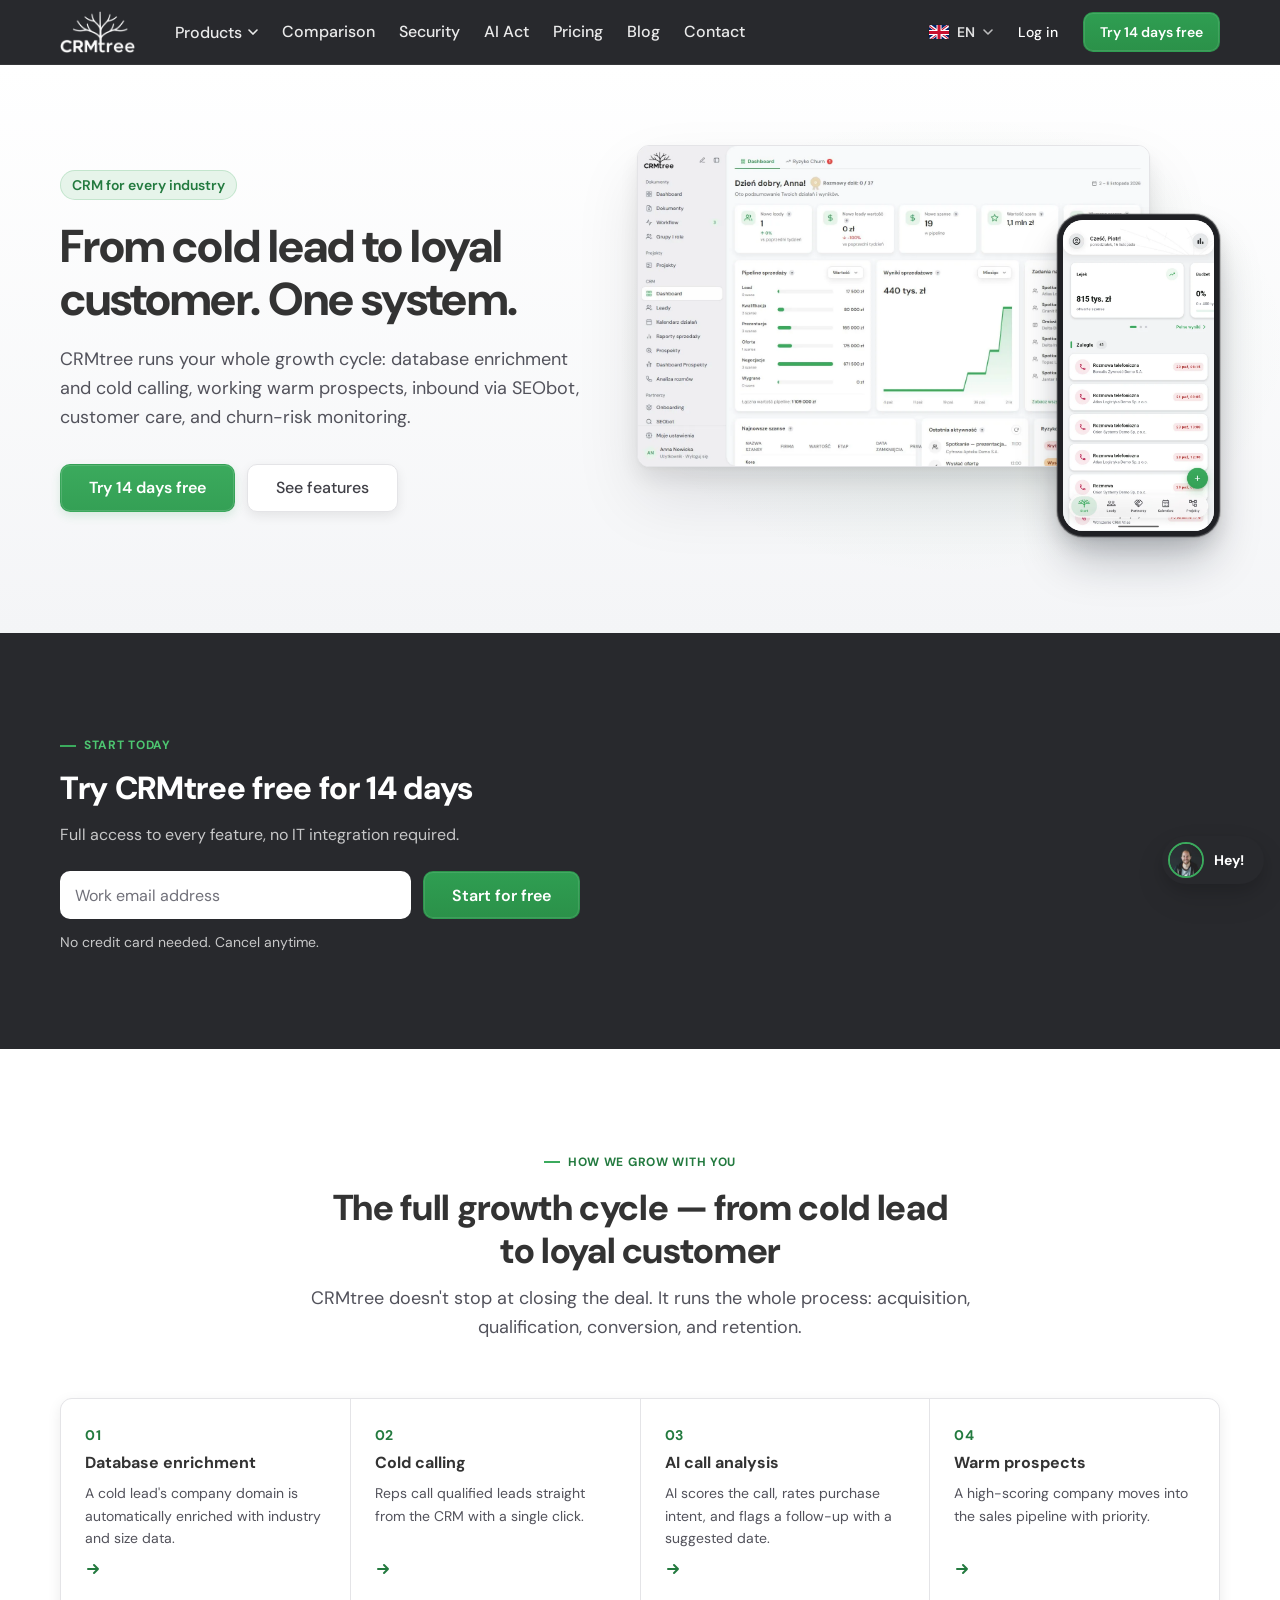
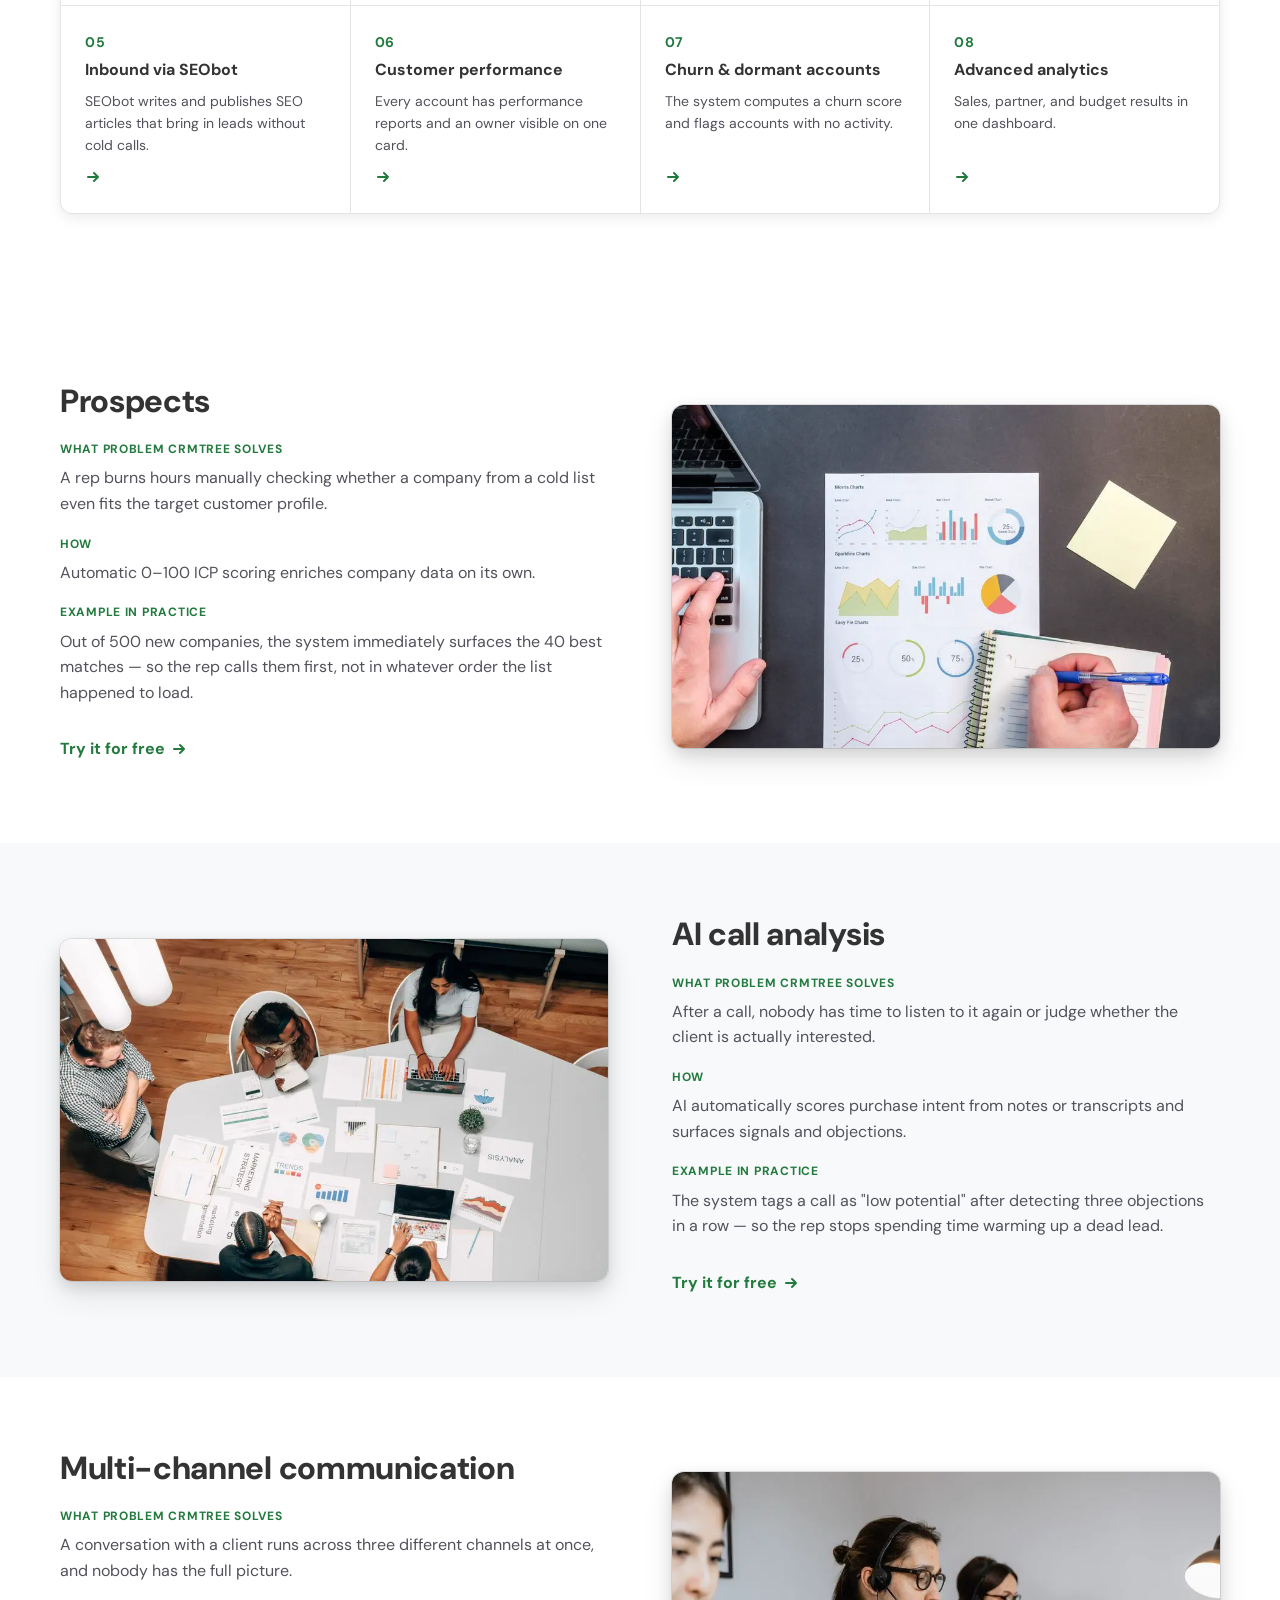
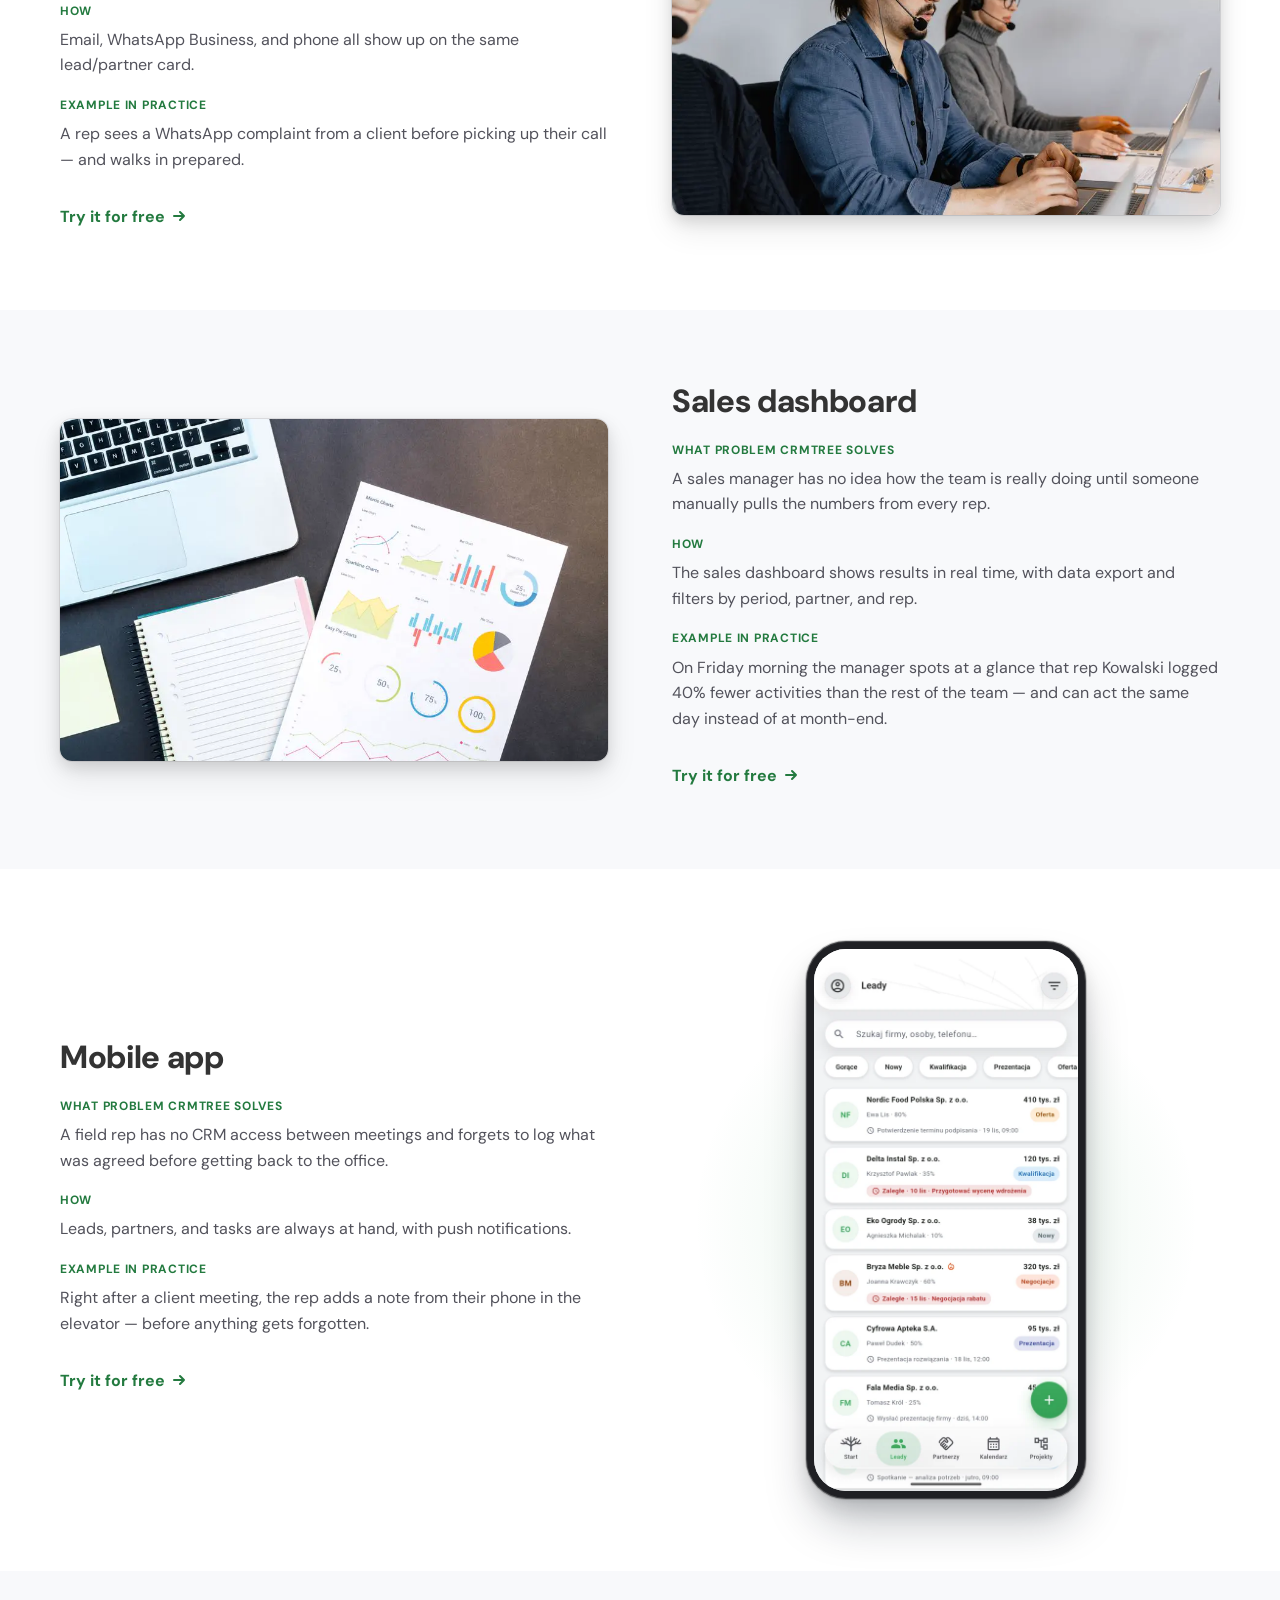
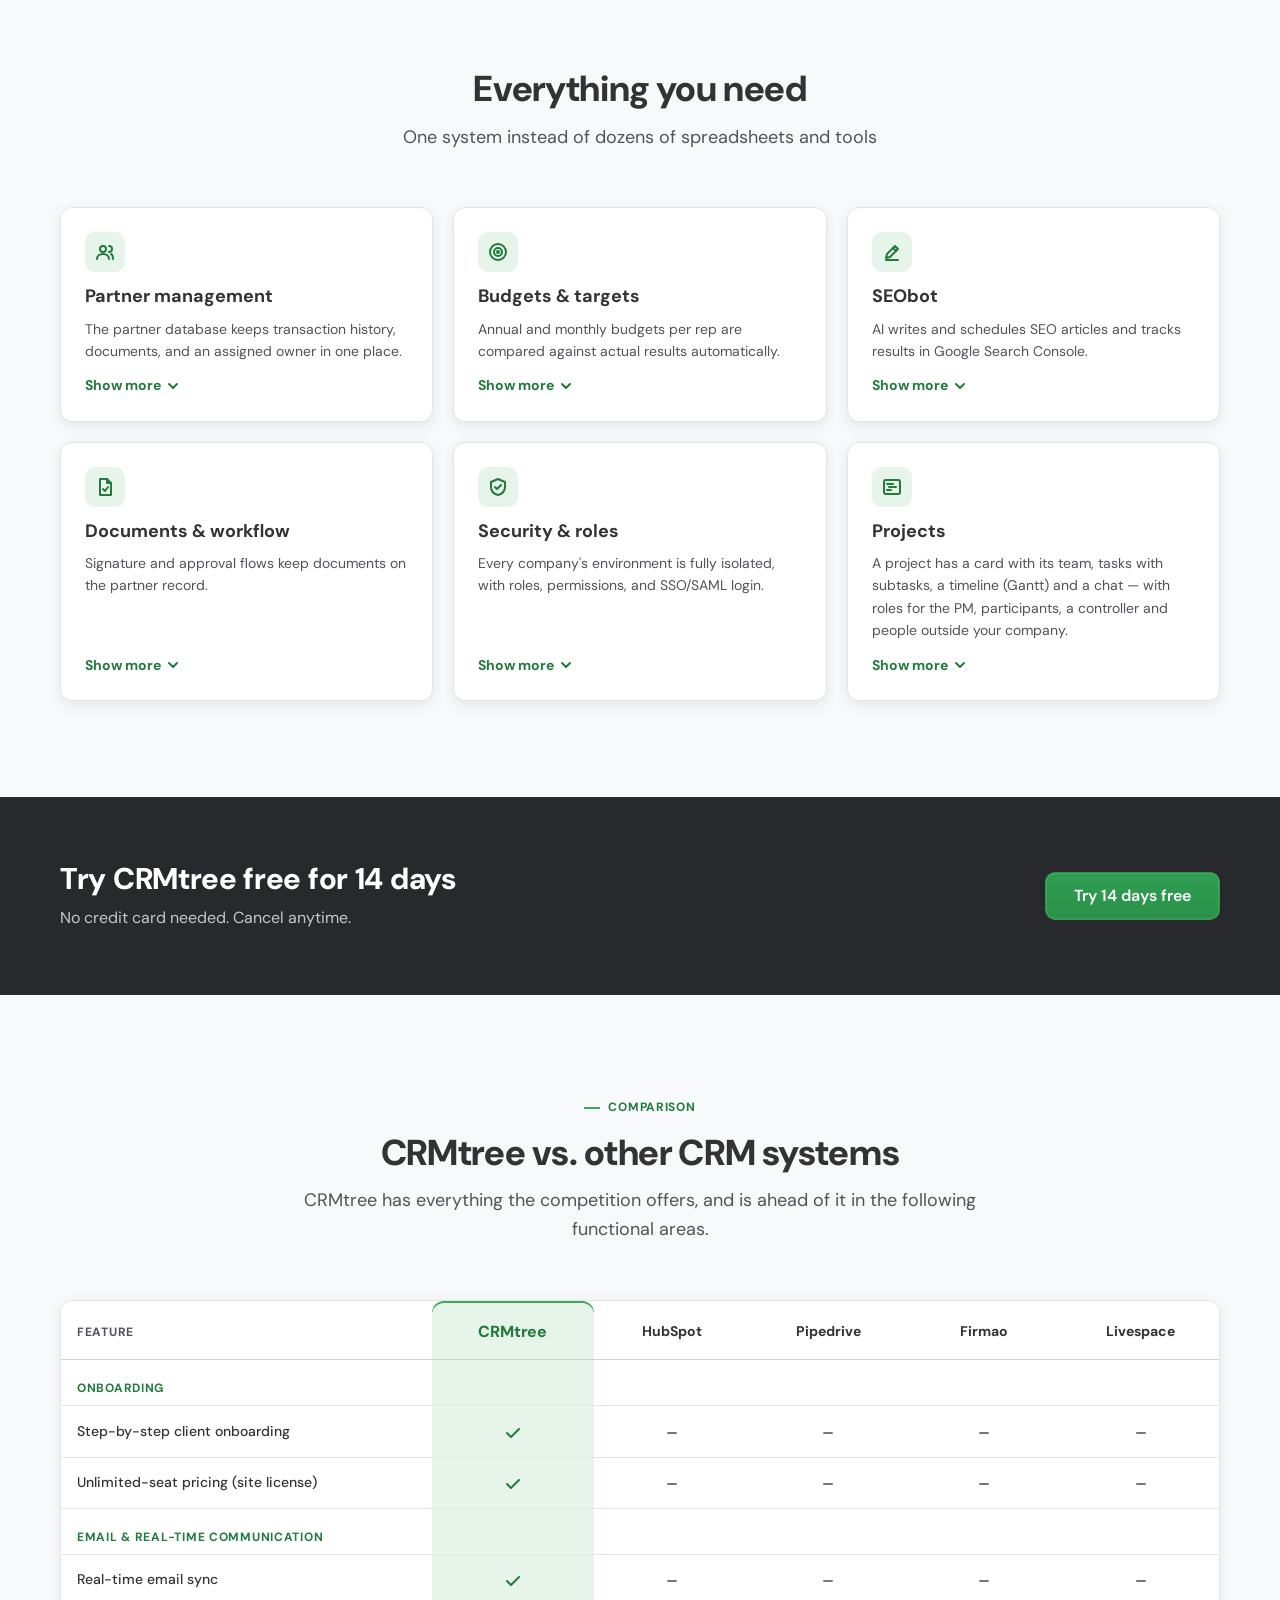
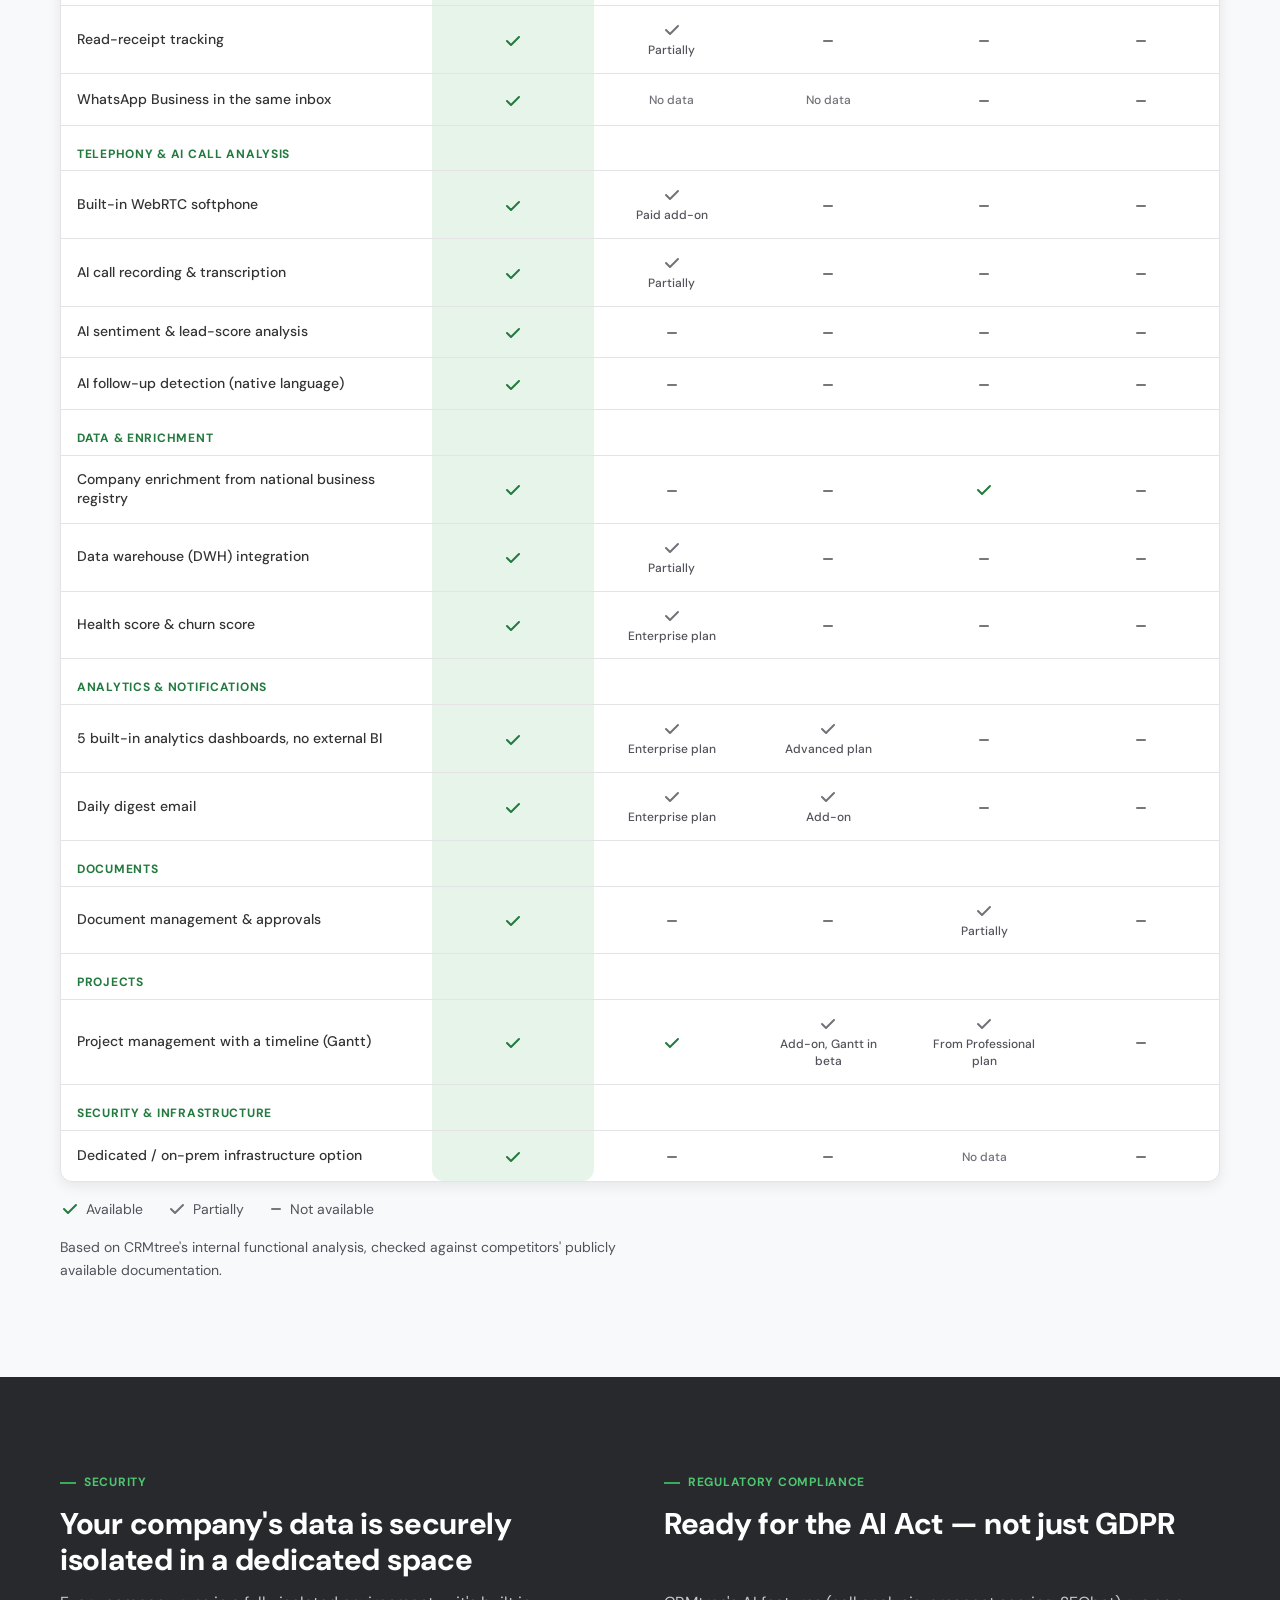
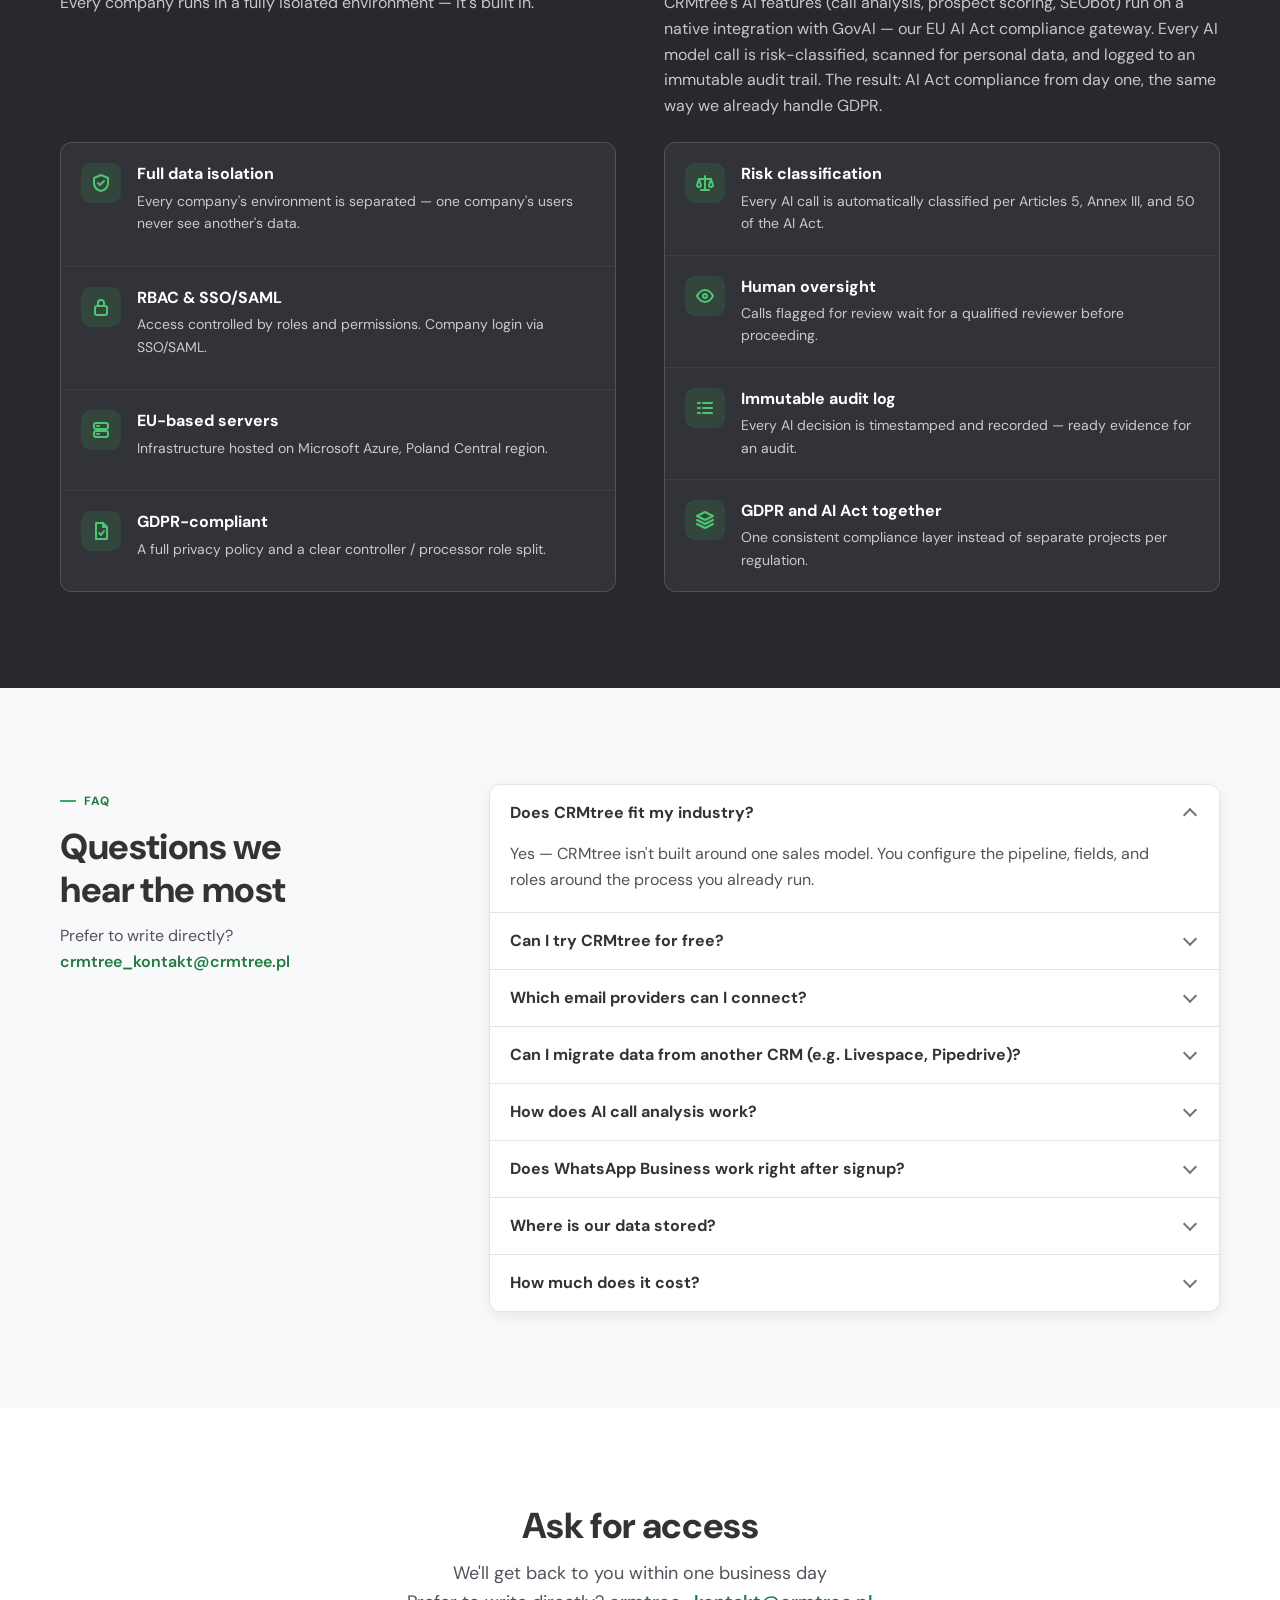
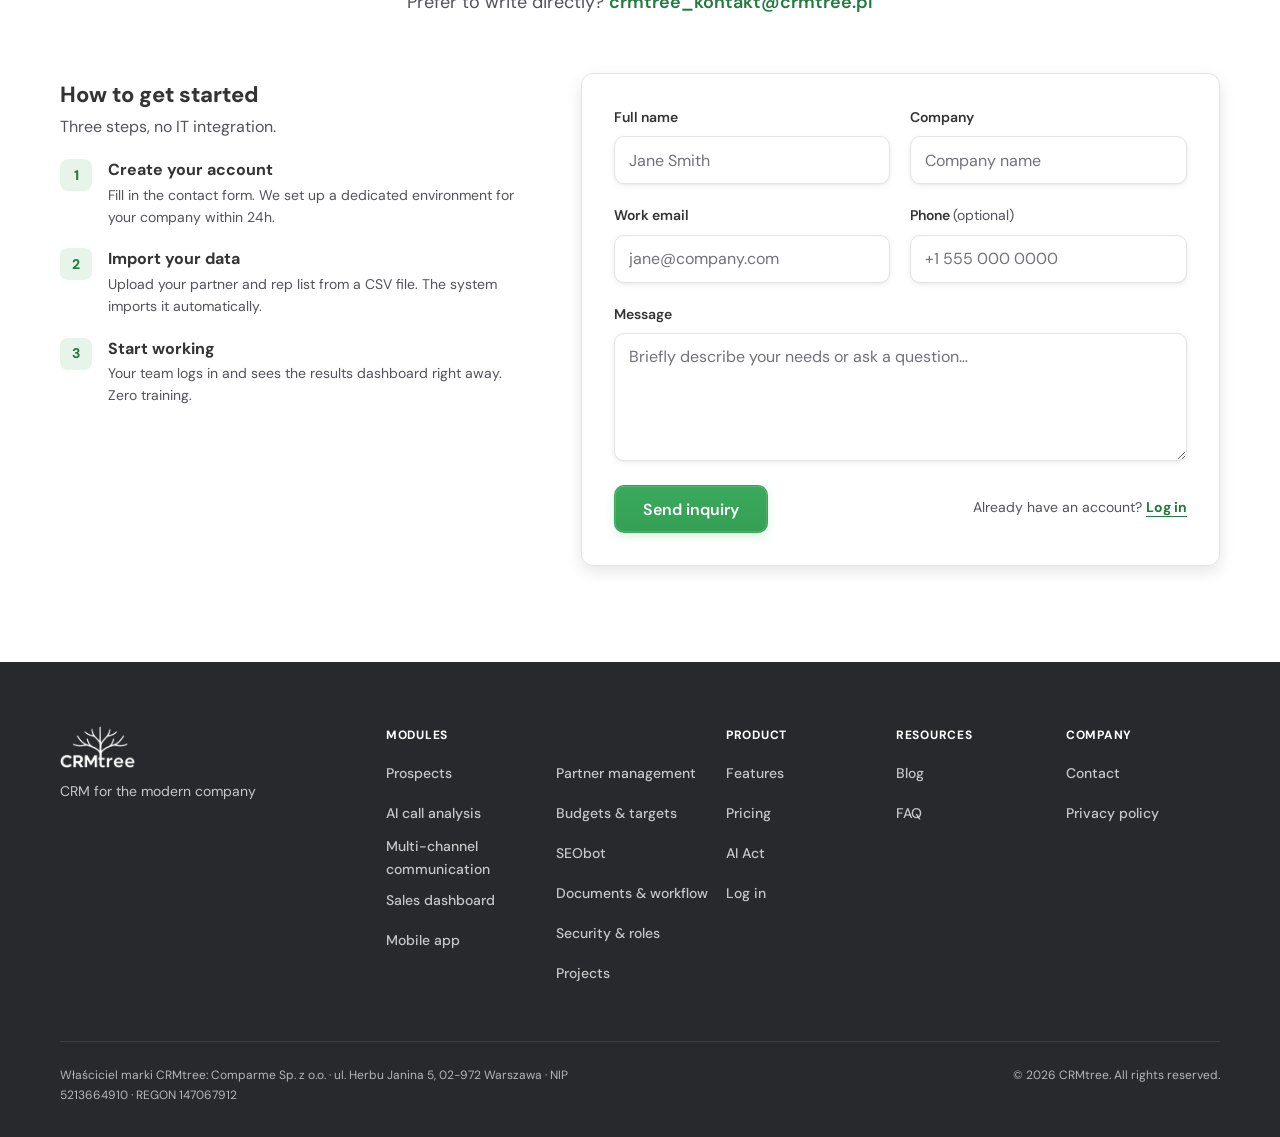
==== commit 56b683b9: "fix(wyglad): pelne porownanie z ikonami linia, rowne kafelki modulow - porownanie: wszystkie wiersze" ====
--- a/public/index.html
+++ b/public/index.html
@@ -635,65 +635,52 @@
         <table class="compare">
           <thead>
             <tr>
-              <th data-i18n="compare.col_feature">Cecha</th>
-              <th class="col-us" data-i18n="compare.col_us">CRMtree</th>
-              <th>HubSpot</th><th>Pipedrive</th><th>Firmao</th><th>Livespace</th>
+              <th scope="col" data-i18n="compare.col_feature">Cecha</th>
+              <th class="col-us" scope="col"><span class="col-us__name" data-i18n="compare.col_us">CRMtree</span></th>
+              <th scope="col">HubSpot</th><th scope="col">Pipedrive</th><th scope="col">Firmao</th><th scope="col">Livespace</th>
             </tr>
           </thead>
           <tbody>
-            <tr class="compare-group"><td colspan="6" data-i18n="compare.g1">Wdrożenie</td></tr>
-            <tr><td data-i18n="compare.r2">Model cenowy bez limitu stanowisk</td><td class="col-us" data-label="CRMtree"><span class="mark--yes">✓</span></td><td data-label="HubSpot"><span class="mark--no">✗</span></td><td data-label="Pipedrive"><span class="mark--no">✗</span></td><td data-label="Firmao"><span class="mark--no">✗</span></td><td data-label="Livespace"><span class="mark--no">✗</span></td></tr>
-            <tr class="compare-group"><td colspan="6" data-i18n="compare.g2">E-mail i komunikacja real-time</td></tr>
-            <tr><td data-i18n="compare.r5">WhatsApp Business w Centrum komunikacji</td><td class="col-us" data-label="CRMtree"><span class="mark--yes">✓</span></td><td data-label="HubSpot"><span class="mark--no">nieznane</span></td><td data-label="Pipedrive"><span class="mark--no">nieznane</span></td><td data-label="Firmao"><span class="mark--no">✗</span></td><td data-label="Livespace"><span class="mark--no">✗</span></td></tr>
-            <tr class="compare-group"><td colspan="6" data-i18n="compare.g3">Telefonia i analiza rozmów AI</td></tr>
-            <tr><td data-i18n="compare.r6">Wbudowany softphone WebRTC</td><td class="col-us" data-label="CRMtree"><span class="mark--yes">✓</span></td><td data-label="HubSpot"><span class="mark--yes">✓ (płatny moduł)</span></td><td data-label="Pipedrive"><span class="mark--no">✗</span></td><td data-label="Firmao"><span class="mark--no">✗</span></td><td data-label="Livespace"><span class="mark--no">✗</span></td></tr>
-            <tr><td data-i18n="compare.r8">Analiza sentymentu i score'u rozmowy (AI)</td><td class="col-us" data-label="CRMtree"><span class="mark--yes">✓</span></td><td data-label="HubSpot"><span class="mark--no">✗</span></td><td data-label="Pipedrive"><span class="mark--no">✗</span></td><td data-label="Firmao"><span class="mark--no">✗</span></td><td data-label="Livespace"><span class="mark--no">✗</span></td></tr>
-            <tr class="compare-group"><td colspan="6" data-i18n="compare.g4">Dane i wzbogacanie</td></tr>
-            <tr><td data-i18n="compare.r10">Wzbogacanie firmy z GUS/BIR 1.1</td><td class="col-us" data-label="CRMtree"><span class="mark--yes">✓</span></td><td data-label="HubSpot"><span class="mark--no">✗</span></td><td data-label="Pipedrive"><span class="mark--no">✗</span></td><td data-label="Firmao"><span class="mark--yes">✓</span></td><td data-label="Livespace"><span class="mark--no">✗</span></td></tr>
-            <tr><td data-i18n="compare.r12">Health Score i Churn Score</td><td class="col-us" data-label="CRMtree"><span class="mark--yes">✓</span></td><td data-label="HubSpot"><span class="mark--partial">~ (plan Enterprise)</span></td><td data-label="Pipedrive"><span class="mark--no">✗</span></td><td data-label="Firmao"><span class="mark--no">✗</span></td><td data-label="Livespace"><span class="mark--no">✗</span></td></tr>
+            <tr class="compare-group"><th scope="rowgroup" data-i18n="compare.g1">Wdrożenie</th><td class="col-us"></td><td colspan="4"></td></tr>
+            <tr><td data-i18n="compare.r1">Onboarding klienta krok po kroku</td><td class="col-us" data-label="CRMtree"><span class="cmp cmp--yes" role="img" aria-label="Jest" data-i18n-aria-label="compare.legend_yes"><svg width="20" height="20" viewBox="0 0 20 20" fill="none" aria-hidden="true"><path d="M4 10l4 4 8-8" stroke="currentColor" stroke-width="2" stroke-linecap="round" stroke-linejoin="round"/></svg></span></td><td data-label="HubSpot"><span class="cmp cmp--no" role="img" aria-label="Brak" data-i18n-aria-label="compare.legend_no"><svg width="16" height="16" viewBox="0 0 16 16" fill="none" aria-hidden="true"><path d="M4 8h8" stroke="currentColor" stroke-width="2" stroke-linecap="round"/></svg></span></td><td data-label="Pipedrive"><span class="cmp cmp--no" role="img" aria-label="Brak" data-i18n-aria-label="compare.legend_no"><svg width="16" height="16" viewBox="0 0 16 16" fill="none" aria-hidden="true"><path d="M4 8h8" stroke="currentColor" stroke-width="2" stroke-linecap="round"/></svg></span></td><td data-label="Firmao"><span class="cmp cmp--no" role="img" aria-label="Brak" data-i18n-aria-label="compare.legend_no"><svg width="16" height="16" viewBox="0 0 16 16" fill="none" aria-hidden="true"><path d="M4 8h8" stroke="currentColor" stroke-width="2" stroke-linecap="round"/></svg></span></td><td data-label="Livespace"><span class="cmp cmp--no" role="img" aria-label="Brak" data-i18n-aria-label="compare.legend_no"><svg width="16" height="16" viewBox="0 0 16 16" fill="none" aria-hidden="true"><path d="M4 8h8" stroke="currentColor" stroke-width="2" stroke-linecap="round"/></svg></span></td></tr>
+            <tr><td data-i18n="compare.r2">Model cenowy bez limitu stanowisk</td><td class="col-us" data-label="CRMtree"><span class="cmp cmp--yes" role="img" aria-label="Jest" data-i18n-aria-label="compare.legend_yes"><svg width="20" height="20" viewBox="0 0 20 20" fill="none" aria-hidden="true"><path d="M4 10l4 4 8-8" stroke="currentColor" stroke-width="2" stroke-linecap="round" stroke-linejoin="round"/></svg></span></td><td data-label="HubSpot"><span class="cmp cmp--no" role="img" aria-label="Brak" data-i18n-aria-label="compare.legend_no"><svg width="16" height="16" viewBox="0 0 16 16" fill="none" aria-hidden="true"><path d="M4 8h8" stroke="currentColor" stroke-width="2" stroke-linecap="round"/></svg></span></td><td data-label="Pipedrive"><span class="cmp cmp--no" role="img" aria-label="Brak" data-i18n-aria-label="compare.legend_no"><svg width="16" height="16" viewBox="0 0 16 16" fill="none" aria-hidden="true"><path d="M4 8h8" stroke="currentColor" stroke-width="2" stroke-linecap="round"/></svg></span></td><td data-label="Firmao"><span class="cmp cmp--no" role="img" aria-label="Brak" data-i18n-aria-label="compare.legend_no"><svg width="16" height="16" viewBox="0 0 16 16" fill="none" aria-hidden="true"><path d="M4 8h8" stroke="currentColor" stroke-width="2" stroke-linecap="round"/></svg></span></td><td data-label="Livespace"><span class="cmp cmp--no" role="img" aria-label="Brak" data-i18n-aria-label="compare.legend_no"><svg width="16" height="16" viewBox="0 0 16 16" fill="none" aria-hidden="true"><path d="M4 8h8" stroke="currentColor" stroke-width="2" stroke-linecap="round"/></svg></span></td></tr>
+
+            <tr class="compare-group"><th scope="rowgroup" data-i18n="compare.g2">E-mail i komunikacja real-time</th><td class="col-us"></td><td colspan="4"></td></tr>
+            <tr><td data-i18n="compare.r3">Real-time synchronizacja e-maili</td><td class="col-us" data-label="CRMtree"><span class="cmp cmp--yes" role="img" aria-label="Jest" data-i18n-aria-label="compare.legend_yes"><svg width="20" height="20" viewBox="0 0 20 20" fill="none" aria-hidden="true"><path d="M4 10l4 4 8-8" stroke="currentColor" stroke-width="2" stroke-linecap="round" stroke-linejoin="round"/></svg></span></td><td data-label="HubSpot"><span class="cmp cmp--no" role="img" aria-label="Brak" data-i18n-aria-label="compare.legend_no"><svg width="16" height="16" viewBox="0 0 16 16" fill="none" aria-hidden="true"><path d="M4 8h8" stroke="currentColor" stroke-width="2" stroke-linecap="round"/></svg></span></td><td data-label="Pipedrive"><span class="cmp cmp--no" role="img" aria-label="Brak" data-i18n-aria-label="compare.legend_no"><svg width="16" height="16" viewBox="0 0 16 16" fill="none" aria-hidden="true"><path d="M4 8h8" stroke="currentColor" stroke-width="2" stroke-linecap="round"/></svg></span></td><td data-label="Firmao"><span class="cmp cmp--no" role="img" aria-label="Brak" data-i18n-aria-label="compare.legend_no"><svg width="16" height="16" viewBox="0 0 16 16" fill="none" aria-hidden="true"><path d="M4 8h8" stroke="currentColor" stroke-width="2" stroke-linecap="round"/></svg></span></td><td data-label="Livespace"><span class="cmp cmp--no" role="img" aria-label="Brak" data-i18n-aria-label="compare.legend_no"><svg width="16" height="16" viewBox="0 0 16 16" fill="none" aria-hidden="true"><path d="M4 8h8" stroke="currentColor" stroke-width="2" stroke-linecap="round"/></svg></span></td></tr>
+            <tr><td data-i18n="compare.r4">Śledzenie odczytania wiadomości</td><td class="col-us" data-label="CRMtree"><span class="cmp cmp--yes" role="img" aria-label="Jest" data-i18n-aria-label="compare.legend_yes"><svg width="20" height="20" viewBox="0 0 20 20" fill="none" aria-hidden="true"><path d="M4 10l4 4 8-8" stroke="currentColor" stroke-width="2" stroke-linecap="round" stroke-linejoin="round"/></svg></span></td><td data-label="HubSpot"><span class="cmp cmp--partial"><span class="cmp__icon" role="img" aria-label="Częściowo" data-i18n-aria-label="compare.legend_partial"><svg width="20" height="20" viewBox="0 0 20 20" fill="none" aria-hidden="true"><path d="M4 10l4 4 8-8" stroke="currentColor" stroke-width="2" stroke-linecap="round" stroke-linejoin="round"/></svg></span><span class="cmp__note" data-i18n="compare.legend_partial">Częściowo</span></span></td><td data-label="Pipedrive"><span class="cmp cmp--no" role="img" aria-label="Brak" data-i18n-aria-label="compare.legend_no"><svg width="16" height="16" viewBox="0 0 16 16" fill="none" aria-hidden="true"><path d="M4 8h8" stroke="currentColor" stroke-width="2" stroke-linecap="round"/></svg></span></td><td data-label="Firmao"><span class="cmp cmp--no" role="img" aria-label="Brak" data-i18n-aria-label="compare.legend_no"><svg width="16" height="16" viewBox="0 0 16 16" fill="none" aria-hidden="true"><path d="M4 8h8" stroke="currentColor" stroke-width="2" stroke-linecap="round"/></svg></span></td><td data-label="Livespace"><span class="cmp cmp--no" role="img" aria-label="Brak" data-i18n-aria-label="compare.legend_no"><svg width="16" height="16" viewBox="0 0 16 16" fill="none" aria-hidden="true"><path d="M4 8h8" stroke="currentColor" stroke-width="2" stroke-linecap="round"/></svg></span></td></tr>
+            <tr><td data-i18n="compare.r5">WhatsApp Business w Centrum komunikacji</td><td class="col-us" data-label="CRMtree"><span class="cmp cmp--yes" role="img" aria-label="Jest" data-i18n-aria-label="compare.legend_yes"><svg width="20" height="20" viewBox="0 0 20 20" fill="none" aria-hidden="true"><path d="M4 10l4 4 8-8" stroke="currentColor" stroke-width="2" stroke-linecap="round" stroke-linejoin="round"/></svg></span></td><td data-label="HubSpot"><span class="cmp cmp--unknown" data-i18n="compare.unknown">Brak danych</span></td><td data-label="Pipedrive"><span class="cmp cmp--unknown" data-i18n="compare.unknown">Brak danych</span></td><td data-label="Firmao"><span class="cmp cmp--no" role="img" aria-label="Brak" data-i18n-aria-label="compare.legend_no"><svg width="16" height="16" viewBox="0 0 16 16" fill="none" aria-hidden="true"><path d="M4 8h8" stroke="currentColor" stroke-width="2" stroke-linecap="round"/></svg></span></td><td data-label="Livespace"><span class="cmp cmp--no" role="img" aria-label="Brak" data-i18n-aria-label="compare.legend_no"><svg width="16" height="16" viewBox="0 0 16 16" fill="none" aria-hidden="true"><path d="M4 8h8" stroke="currentColor" stroke-width="2" stroke-linecap="round"/></svg></span></td></tr>
+
+            <tr class="compare-group"><th scope="rowgroup" data-i18n="compare.g3">Telefonia i analiza rozmów AI</th><td class="col-us"></td><td colspan="4"></td></tr>
+            <tr><td data-i18n="compare.r6">Wbudowany softphone WebRTC</td><td class="col-us" data-label="CRMtree"><span class="cmp cmp--yes" role="img" aria-label="Jest" data-i18n-aria-label="compare.legend_yes"><svg width="20" height="20" viewBox="0 0 20 20" fill="none" aria-hidden="true"><path d="M4 10l4 4 8-8" stroke="currentColor" stroke-width="2" stroke-linecap="round" stroke-linejoin="round"/></svg></span></td><td data-label="HubSpot"><span class="cmp cmp--partial"><span class="cmp__icon" role="img" aria-label="Częściowo" data-i18n-aria-label="compare.legend_partial"><svg width="20" height="20" viewBox="0 0 20 20" fill="none" aria-hidden="true"><path d="M4 10l4 4 8-8" stroke="currentColor" stroke-width="2" stroke-linecap="round" stroke-linejoin="round"/></svg></span><span class="cmp__note" data-i18n="compare.note_paid">Płatny moduł</span></span></td><td data-label="Pipedrive"><span class="cmp cmp--no" role="img" aria-label="Brak" data-i18n-aria-label="compare.legend_no"><svg width="16" height="16" viewBox="0 0 16 16" fill="none" aria-hidden="true"><path d="M4 8h8" stroke="currentColor" stroke-width="2" stroke-linecap="round"/></svg></span></td><td data-label="Firmao"><span class="cmp cmp--no" role="img" aria-label="Brak" data-i18n-aria-label="compare.legend_no"><svg width="16" height="16" viewBox="0 0 16 16" fill="none" aria-hidden="true"><path d="M4 8h8" stroke="currentColor" stroke-width="2" stroke-linecap="round"/></svg></span></td><td data-label="Livespace"><span class="cmp cmp--no" role="img" aria-label="Brak" data-i18n-aria-label="compare.legend_no"><svg width="16" height="16" viewBox="0 0 16 16" fill="none" aria-hidden="true"><path d="M4 8h8" stroke="currentColor" stroke-width="2" stroke-linecap="round"/></svg></span></td></tr>
+            <tr><td data-i18n="compare.r7">Nagrywanie i transkrypcja połączeń (AI)</td><td class="col-us" data-label="CRMtree"><span class="cmp cmp--yes" role="img" aria-label="Jest" data-i18n-aria-label="compare.legend_yes"><svg width="20" height="20" viewBox="0 0 20 20" fill="none" aria-hidden="true"><path d="M4 10l4 4 8-8" stroke="currentColor" stroke-width="2" stroke-linecap="round" stroke-linejoin="round"/></svg></span></td><td data-label="HubSpot"><span class="cmp cmp--partial"><span class="cmp__icon" role="img" aria-label="Częściowo" data-i18n-aria-label="compare.legend_partial"><svg width="20" height="20" viewBox="0 0 20 20" fill="none" aria-hidden="true"><path d="M4 10l4 4 8-8" stroke="currentColor" stroke-width="2" stroke-linecap="round" stroke-linejoin="round"/></svg></span><span class="cmp__note" data-i18n="compare.legend_partial">Częściowo</span></span></td><td data-label="Pipedrive"><span class="cmp cmp--no" role="img" aria-label="Brak" data-i18n-aria-label="compare.legend_no"><svg width="16" height="16" viewBox="0 0 16 16" fill="none" aria-hidden="true"><path d="M4 8h8" stroke="currentColor" stroke-width="2" stroke-linecap="round"/></svg></span></td><td data-label="Firmao"><span class="cmp cmp--no" role="img" aria-label="Brak" data-i18n-aria-label="compare.legend_no"><svg width="16" height="16" viewBox="0 0 16 16" fill="none" aria-hidden="true"><path d="M4 8h8" stroke="currentColor" stroke-width="2" stroke-linecap="round"/></svg></span></td><td data-label="Livespace"><span class="cmp cmp--no" role="img" aria-label="Brak" data-i18n-aria-label="compare.legend_no"><svg width="16" height="16" viewBox="0 0 16 16" fill="none" aria-hidden="true"><path d="M4 8h8" stroke="currentColor" stroke-width="2" stroke-linecap="round"/></svg></span></td></tr>
+            <tr><td data-i18n="compare.r8">Analiza sentymentu i score'u rozmowy (AI)</td><td class="col-us" data-label="CRMtree"><span class="cmp cmp--yes" role="img" aria-label="Jest" data-i18n-aria-label="compare.legend_yes"><svg width="20" height="20" viewBox="0 0 20 20" fill="none" aria-hidden="true"><path d="M4 10l4 4 8-8" stroke="currentColor" stroke-width="2" stroke-linecap="round" stroke-linejoin="round"/></svg></span></td><td data-label="HubSpot"><span class="cmp cmp--no" role="img" aria-label="Brak" data-i18n-aria-label="compare.legend_no"><svg width="16" height="16" viewBox="0 0 16 16" fill="none" aria-hidden="true"><path d="M4 8h8" stroke="currentColor" stroke-width="2" stroke-linecap="round"/></svg></span></td><td data-label="Pipedrive"><span class="cmp cmp--no" role="img" aria-label="Brak" data-i18n-aria-label="compare.legend_no"><svg width="16" height="16" viewBox="0 0 16 16" fill="none" aria-hidden="true"><path d="M4 8h8" stroke="currentColor" stroke-width="2" stroke-linecap="round"/></svg></span></td><td data-label="Firmao"><span class="cmp cmp--no" role="img" aria-label="Brak" data-i18n-aria-label="compare.legend_no"><svg width="16" height="16" viewBox="0 0 16 16" fill="none" aria-hidden="true"><path d="M4 8h8" stroke="currentColor" stroke-width="2" stroke-linecap="round"/></svg></span></td><td data-label="Livespace"><span class="cmp cmp--no" role="img" aria-label="Brak" data-i18n-aria-label="compare.legend_no"><svg width="16" height="16" viewBox="0 0 16 16" fill="none" aria-hidden="true"><path d="M4 8h8" stroke="currentColor" stroke-width="2" stroke-linecap="round"/></svg></span></td></tr>
+            <tr><td data-i18n="compare.r9">Automatyczne wykrycie follow-up (AI, PL)</td><td class="col-us" data-label="CRMtree"><span class="cmp cmp--yes" role="img" aria-label="Jest" data-i18n-aria-label="compare.legend_yes"><svg width="20" height="20" viewBox="0 0 20 20" fill="none" aria-hidden="true"><path d="M4 10l4 4 8-8" stroke="currentColor" stroke-width="2" stroke-linecap="round" stroke-linejoin="round"/></svg></span></td><td data-label="HubSpot"><span class="cmp cmp--no" role="img" aria-label="Brak" data-i18n-aria-label="compare.legend_no"><svg width="16" height="16" viewBox="0 0 16 16" fill="none" aria-hidden="true"><path d="M4 8h8" stroke="currentColor" stroke-width="2" stroke-linecap="round"/></svg></span></td><td data-label="Pipedrive"><span class="cmp cmp--no" role="img" aria-label="Brak" data-i18n-aria-label="compare.legend_no"><svg width="16" height="16" viewBox="0 0 16 16" fill="none" aria-hidden="true"><path d="M4 8h8" stroke="currentColor" stroke-width="2" stroke-linecap="round"/></svg></span></td><td data-label="Firmao"><span class="cmp cmp--no" role="img" aria-label="Brak" data-i18n-aria-label="compare.legend_no"><svg width="16" height="16" viewBox="0 0 16 16" fill="none" aria-hidden="true"><path d="M4 8h8" stroke="currentColor" stroke-width="2" stroke-linecap="round"/></svg></span></td><td data-label="Livespace"><span class="cmp cmp--no" role="img" aria-label="Brak" data-i18n-aria-label="compare.legend_no"><svg width="16" height="16" viewBox="0 0 16 16" fill="none" aria-hidden="true"><path d="M4 8h8" stroke="currentColor" stroke-width="2" stroke-linecap="round"/></svg></span></td></tr>
+
+            <tr class="compare-group"><th scope="rowgroup" data-i18n="compare.g4">Dane i wzbogacanie</th><td class="col-us"></td><td colspan="4"></td></tr>
+            <tr><td data-i18n="compare.r10">Wzbogacanie firmy z GUS/BIR 1.1</td><td class="col-us" data-label="CRMtree"><span class="cmp cmp--yes" role="img" aria-label="Jest" data-i18n-aria-label="compare.legend_yes"><svg width="20" height="20" viewBox="0 0 20 20" fill="none" aria-hidden="true"><path d="M4 10l4 4 8-8" stroke="currentColor" stroke-width="2" stroke-linecap="round" stroke-linejoin="round"/></svg></span></td><td data-label="HubSpot"><span class="cmp cmp--no" role="img" aria-label="Brak" data-i18n-aria-label="compare.legend_no"><svg width="16" height="16" viewBox="0 0 16 16" fill="none" aria-hidden="true"><path d="M4 8h8" stroke="currentColor" stroke-width="2" stroke-linecap="round"/></svg></span></td><td data-label="Pipedrive"><span class="cmp cmp--no" role="img" aria-label="Brak" data-i18n-aria-label="compare.legend_no"><svg width="16" height="16" viewBox="0 0 16 16" fill="none" aria-hidden="true"><path d="M4 8h8" stroke="currentColor" stroke-width="2" stroke-linecap="round"/></svg></span></td><td data-label="Firmao"><span class="cmp cmp--yes" role="img" aria-label="Jest" data-i18n-aria-label="compare.legend_yes"><svg width="20" height="20" viewBox="0 0 20 20" fill="none" aria-hidden="true"><path d="M4 10l4 4 8-8" stroke="currentColor" stroke-width="2" stroke-linecap="round" stroke-linejoin="round"/></svg></span></td><td data-label="Livespace"><span class="cmp cmp--no" role="img" aria-label="Brak" data-i18n-aria-label="compare.legend_no"><svg width="16" height="16" viewBox="0 0 16 16" fill="none" aria-hidden="true"><path d="M4 8h8" stroke="currentColor" stroke-width="2" stroke-linecap="round"/></svg></span></td></tr>
+            <tr><td data-i18n="compare.r11">Integracja z hurtownią danych (DWH)</td><td class="col-us" data-label="CRMtree"><span class="cmp cmp--yes" role="img" aria-label="Jest" data-i18n-aria-label="compare.legend_yes"><svg width="20" height="20" viewBox="0 0 20 20" fill="none" aria-hidden="true"><path d="M4 10l4 4 8-8" stroke="currentColor" stroke-width="2" stroke-linecap="round" stroke-linejoin="round"/></svg></span></td><td data-label="HubSpot"><span class="cmp cmp--partial"><span class="cmp__icon" role="img" aria-label="Częściowo" data-i18n-aria-label="compare.legend_partial"><svg width="20" height="20" viewBox="0 0 20 20" fill="none" aria-hidden="true"><path d="M4 10l4 4 8-8" stroke="currentColor" stroke-width="2" stroke-linecap="round" stroke-linejoin="round"/></svg></span><span class="cmp__note" data-i18n="compare.legend_partial">Częściowo</span></span></td><td data-label="Pipedrive"><span class="cmp cmp--no" role="img" aria-label="Brak" data-i18n-aria-label="compare.legend_no"><svg width="16" height="16" viewBox="0 0 16 16" fill="none" aria-hidden="true"><path d="M4 8h8" stroke="currentColor" stroke-width="2" stroke-linecap="round"/></svg></span></td><td data-label="Firmao"><span class="cmp cmp--no" role="img" aria-label="Brak" data-i18n-aria-label="compare.legend_no"><svg width="16" height="16" viewBox="0 0 16 16" fill="none" aria-hidden="true"><path d="M4 8h8" stroke="currentColor" stroke-width="2" stroke-linecap="round"/></svg></span></td><td data-label="Livespace"><span class="cmp cmp--no" role="img" aria-label="Brak" data-i18n-aria-label="compare.legend_no"><svg width="16" height="16" viewBox="0 0 16 16" fill="none" aria-hidden="true"><path d="M4 8h8" stroke="currentColor" stroke-width="2" stroke-linecap="round"/></svg></span></td></tr>
+            <tr><td data-i18n="compare.r12">Health Score i Churn Score</td><td class="col-us" data-label="CRMtree"><span class="cmp cmp--yes" role="img" aria-label="Jest" data-i18n-aria-label="compare.legend_yes"><svg width="20" height="20" viewBox="0 0 20 20" fill="none" aria-hidden="true"><path d="M4 10l4 4 8-8" stroke="currentColor" stroke-width="2" stroke-linecap="round" stroke-linejoin="round"/></svg></span></td><td data-label="HubSpot"><span class="cmp cmp--partial"><span class="cmp__icon" role="img" aria-label="Częściowo" data-i18n-aria-label="compare.legend_partial"><svg width="20" height="20" viewBox="0 0 20 20" fill="none" aria-hidden="true"><path d="M4 10l4 4 8-8" stroke="currentColor" stroke-width="2" stroke-linecap="round" stroke-linejoin="round"/></svg></span><span class="cmp__note" data-i18n="compare.note_enterprise">Plan Enterprise</span></span></td><td data-label="Pipedrive"><span class="cmp cmp--no" role="img" aria-label="Brak" data-i18n-aria-label="compare.legend_no"><svg width="16" height="16" viewBox="0 0 16 16" fill="none" aria-hidden="true"><path d="M4 8h8" stroke="currentColor" stroke-width="2" stroke-linecap="round"/></svg></span></td><td data-label="Firmao"><span class="cmp cmp--no" role="img" aria-label="Brak" data-i18n-aria-label="compare.legend_no"><svg width="16" height="16" viewBox="0 0 16 16" fill="none" aria-hidden="true"><path d="M4 8h8" stroke="currentColor" stroke-width="2" stroke-linecap="round"/></svg></span></td><td data-label="Livespace"><span class="cmp cmp--no" role="img" aria-label="Brak" data-i18n-aria-label="compare.legend_no"><svg width="16" height="16" viewBox="0 0 16 16" fill="none" aria-hidden="true"><path d="M4 8h8" stroke="currentColor" stroke-width="2" stroke-linecap="round"/></svg></span></td></tr>
+
+            <tr class="compare-group"><th scope="rowgroup" data-i18n="compare.g5">Analityka i powiadomienia</th><td class="col-us"></td><td colspan="4"></td></tr>
+            <tr><td data-i18n="compare.r13">5 dashboardów analitycznych bez BI</td><td class="col-us" data-label="CRMtree"><span class="cmp cmp--yes" role="img" aria-label="Jest" data-i18n-aria-label="compare.legend_yes"><svg width="20" height="20" viewBox="0 0 20 20" fill="none" aria-hidden="true"><path d="M4 10l4 4 8-8" stroke="currentColor" stroke-width="2" stroke-linecap="round" stroke-linejoin="round"/></svg></span></td><td data-label="HubSpot"><span class="cmp cmp--partial"><span class="cmp__icon" role="img" aria-label="Częściowo" data-i18n-aria-label="compare.legend_partial"><svg width="20" height="20" viewBox="0 0 20 20" fill="none" aria-hidden="true"><path d="M4 10l4 4 8-8" stroke="currentColor" stroke-width="2" stroke-linecap="round" stroke-linejoin="round"/></svg></span><span class="cmp__note" data-i18n="compare.note_enterprise">Plan Enterprise</span></span></td><td data-label="Pipedrive"><span class="cmp cmp--partial"><span class="cmp__icon" role="img" aria-label="Częściowo" data-i18n-aria-label="compare.legend_partial"><svg width="20" height="20" viewBox="0 0 20 20" fill="none" aria-hidden="true"><path d="M4 10l4 4 8-8" stroke="currentColor" stroke-width="2" stroke-linecap="round" stroke-linejoin="round"/></svg></span><span class="cmp__note" data-i18n="compare.note_advanced">Plan Advanced</span></span></td><td data-label="Firmao"><span class="cmp cmp--no" role="img" aria-label="Brak" data-i18n-aria-label="compare.legend_no"><svg width="16" height="16" viewBox="0 0 16 16" fill="none" aria-hidden="true"><path d="M4 8h8" stroke="currentColor" stroke-width="2" stroke-linecap="round"/></svg></span></td><td data-label="Livespace"><span class="cmp cmp--no" role="img" aria-label="Brak" data-i18n-aria-label="compare.legend_no"><svg width="16" height="16" viewBox="0 0 16 16" fill="none" aria-hidden="true"><path d="M4 8h8" stroke="currentColor" stroke-width="2" stroke-linecap="round"/></svg></span></td></tr>
+            <tr><td data-i18n="compare.r14">Poranny mail zbiorczy (Daily Digest)</td><td class="col-us" data-label="CRMtree"><span class="cmp cmp--yes" role="img" aria-label="Jest" data-i18n-aria-label="compare.legend_yes"><svg width="20" height="20" viewBox="0 0 20 20" fill="none" aria-hidden="true"><path d="M4 10l4 4 8-8" stroke="currentColor" stroke-width="2" stroke-linecap="round" stroke-linejoin="round"/></svg></span></td><td data-label="HubSpot"><span class="cmp cmp--partial"><span class="cmp__icon" role="img" aria-label="Częściowo" data-i18n-aria-label="compare.legend_partial"><svg width="20" height="20" viewBox="0 0 20 20" fill="none" aria-hidden="true"><path d="M4 10l4 4 8-8" stroke="currentColor" stroke-width="2" stroke-linecap="round" stroke-linejoin="round"/></svg></span><span class="cmp__note" data-i18n="compare.note_enterprise">Plan Enterprise</span></span></td><td data-label="Pipedrive"><span class="cmp cmp--partial"><span class="cmp__icon" role="img" aria-label="Częściowo" data-i18n-aria-label="compare.legend_partial"><svg width="20" height="20" viewBox="0 0 20 20" fill="none" aria-hidden="true"><path d="M4 10l4 4 8-8" stroke="currentColor" stroke-width="2" stroke-linecap="round" stroke-linejoin="round"/></svg></span><span class="cmp__note" data-i18n="compare.note_addon">Dodatek</span></span></td><td data-label="Firmao"><span class="cmp cmp--no" role="img" aria-label="Brak" data-i18n-aria-label="compare.legend_no"><svg width="16" height="16" viewBox="0 0 16 16" fill="none" aria-hidden="true"><path d="M4 8h8" stroke="currentColor" stroke-width="2" stroke-linecap="round"/></svg></span></td><td data-label="Livespace"><span class="cmp cmp--no" role="img" aria-label="Brak" data-i18n-aria-label="compare.legend_no"><svg width="16" height="16" viewBox="0 0 16 16" fill="none" aria-hidden="true"><path d="M4 8h8" stroke="currentColor" stroke-width="2" stroke-linecap="round"/></svg></span></td></tr>
+
+            <tr class="compare-group"><th scope="rowgroup" data-i18n="compare.g6">Dokumenty</th><td class="col-us"></td><td colspan="4"></td></tr>
+            <tr><td data-i18n="compare.r15">Zarządzanie dokumentami i akceptacje</td><td class="col-us" data-label="CRMtree"><span class="cmp cmp--yes" role="img" aria-label="Jest" data-i18n-aria-label="compare.legend_yes"><svg width="20" height="20" viewBox="0 0 20 20" fill="none" aria-hidden="true"><path d="M4 10l4 4 8-8" stroke="currentColor" stroke-width="2" stroke-linecap="round" stroke-linejoin="round"/></svg></span></td><td data-label="HubSpot"><span class="cmp cmp--no" role="img" aria-label="Brak" data-i18n-aria-label="compare.legend_no"><svg width="16" height="16" viewBox="0 0 16 16" fill="none" aria-hidden="true"><path d="M4 8h8" stroke="currentColor" stroke-width="2" stroke-linecap="round"/></svg></span></td><td data-label="Pipedrive"><span class="cmp cmp--no" role="img" aria-label="Brak" data-i18n-aria-label="compare.legend_no"><svg width="16" height="16" viewBox="0 0 16 16" fill="none" aria-hidden="true"><path d="M4 8h8" stroke="currentColor" stroke-width="2" stroke-linecap="round"/></svg></span></td><td data-label="Firmao"><span class="cmp cmp--partial"><span class="cmp__icon" role="img" aria-label="Częściowo" data-i18n-aria-label="compare.legend_partial"><svg width="20" height="20" viewBox="0 0 20 20" fill="none" aria-hidden="true"><path d="M4 10l4 4 8-8" stroke="currentColor" stroke-width="2" stroke-linecap="round" stroke-linejoin="round"/></svg></span><span class="cmp__note" data-i18n="compare.legend_partial">Częściowo</span></span></td><td data-label="Livespace"><span class="cmp cmp--no" role="img" aria-label="Brak" data-i18n-aria-label="compare.legend_no"><svg width="16" height="16" viewBox="0 0 16 16" fill="none" aria-hidden="true"><path d="M4 8h8" stroke="currentColor" stroke-width="2" stroke-linecap="round"/></svg></span></td></tr>
+
+            <tr class="compare-group"><th scope="rowgroup" data-i18n="compare.g8">Projekty</th><td class="col-us"></td><td colspan="4"></td></tr>
+            <tr><td data-i18n="compare.r17">Zarządzanie projektami z osią czasu (Gantt)</td><td class="col-us" data-label="CRMtree"><span class="cmp cmp--yes" role="img" aria-label="Jest" data-i18n-aria-label="compare.legend_yes"><svg width="20" height="20" viewBox="0 0 20 20" fill="none" aria-hidden="true"><path d="M4 10l4 4 8-8" stroke="currentColor" stroke-width="2" stroke-linecap="round" stroke-linejoin="round"/></svg></span></td><td data-label="HubSpot"><span class="cmp cmp--yes" role="img" aria-label="Jest" data-i18n-aria-label="compare.legend_yes"><svg width="20" height="20" viewBox="0 0 20 20" fill="none" aria-hidden="true"><path d="M4 10l4 4 8-8" stroke="currentColor" stroke-width="2" stroke-linecap="round" stroke-linejoin="round"/></svg></span></td><td data-label="Pipedrive"><span class="cmp cmp--partial"><span class="cmp__icon" role="img" aria-label="Częściowo" data-i18n-aria-label="compare.legend_partial"><svg width="20" height="20" viewBox="0 0 20 20" fill="none" aria-hidden="true"><path d="M4 10l4 4 8-8" stroke="currentColor" stroke-width="2" stroke-linecap="round" stroke-linejoin="round"/></svg></span><span class="cmp__note" data-i18n="compare.note_addon_beta">Dodatek, Gantt w becie</span></span></td><td data-label="Firmao"><span class="cmp cmp--partial"><span class="cmp__icon" role="img" aria-label="Częściowo" data-i18n-aria-label="compare.legend_partial"><svg width="20" height="20" viewBox="0 0 20 20" fill="none" aria-hidden="true"><path d="M4 10l4 4 8-8" stroke="currentColor" stroke-width="2" stroke-linecap="round" stroke-linejoin="round"/></svg></span><span class="cmp__note" data-i18n="compare.note_professional">Od planu Professional</span></span></td><td data-label="Livespace"><span class="cmp cmp--no" role="img" aria-label="Brak" data-i18n-aria-label="compare.legend_no"><svg width="16" height="16" viewBox="0 0 16 16" fill="none" aria-hidden="true"><path d="M4 8h8" stroke="currentColor" stroke-width="2" stroke-linecap="round"/></svg></span></td></tr>
+
+            <tr class="compare-group"><th scope="rowgroup" data-i18n="compare.g7">Bezpieczeństwo i infrastruktura</th><td class="col-us"></td><td colspan="4"></td></tr>
+            <tr><td data-i18n="compare.r16">Dedykowana infrastruktura / on-prem</td><td class="col-us" data-label="CRMtree"><span class="cmp cmp--yes" role="img" aria-label="Jest" data-i18n-aria-label="compare.legend_yes"><svg width="20" height="20" viewBox="0 0 20 20" fill="none" aria-hidden="true"><path d="M4 10l4 4 8-8" stroke="currentColor" stroke-width="2" stroke-linecap="round" stroke-linejoin="round"/></svg></span></td><td data-label="HubSpot"><span class="cmp cmp--no" role="img" aria-label="Brak" data-i18n-aria-label="compare.legend_no"><svg width="16" height="16" viewBox="0 0 16 16" fill="none" aria-hidden="true"><path d="M4 8h8" stroke="currentColor" stroke-width="2" stroke-linecap="round"/></svg></span></td><td data-label="Pipedrive"><span class="cmp cmp--no" role="img" aria-label="Brak" data-i18n-aria-label="compare.legend_no"><svg width="16" height="16" viewBox="0 0 16 16" fill="none" aria-hidden="true"><path d="M4 8h8" stroke="currentColor" stroke-width="2" stroke-linecap="round"/></svg></span></td><td data-label="Firmao"><span class="cmp cmp--unknown" data-i18n="compare.unknown">Brak danych</span></td><td data-label="Livespace"><span class="cmp cmp--no" role="img" aria-label="Brak" data-i18n-aria-label="compare.legend_no"><svg width="16" height="16" viewBox="0 0 16 16" fill="none" aria-hidden="true"><path d="M4 8h8" stroke="currentColor" stroke-width="2" stroke-linecap="round"/></svg></span></td></tr>
           </tbody>
         </table>
       </div>
       <ul class="compare-legend">
-        <li><span class="mark--yes" aria-hidden="true">✓</span><span data-i18n="compare.legend_yes">Jest</span></li>
-        <li><span class="mark--partial" aria-hidden="true">~</span><span data-i18n="compare.legend_partial">Częściowo</span></li>
-        <li><span class="mark--no" aria-hidden="true">✗</span><span data-i18n="compare.legend_no">Brak</span></li>
+        <li><span class="cmp cmp--yes" aria-hidden="true"><svg width="20" height="20" viewBox="0 0 20 20" fill="none" aria-hidden="true"><path d="M4 10l4 4 8-8" stroke="currentColor" stroke-width="2" stroke-linecap="round" stroke-linejoin="round"/></svg></span><span data-i18n="compare.legend_yes">Jest</span></li>
+        <li><span class="cmp cmp--partial" aria-hidden="true"><span class="cmp__icon"><svg width="20" height="20" viewBox="0 0 20 20" fill="none" aria-hidden="true"><path d="M4 10l4 4 8-8" stroke="currentColor" stroke-width="2" stroke-linecap="round" stroke-linejoin="round"/></svg></span></span><span data-i18n="compare.legend_partial">Częściowo</span></li>
+        <li><span class="cmp cmp--no" aria-hidden="true"><svg width="16" height="16" viewBox="0 0 16 16" fill="none" aria-hidden="true"><path d="M4 8h8" stroke="currentColor" stroke-width="2" stroke-linecap="round"/></svg></span><span data-i18n="compare.legend_no">Brak</span></li>
       </ul>
-      <details class="compare-more">
-        <summary><span data-i18n="compare.show_full">Pokaż pełne porównanie</span><svg class="ic-chev" width="16" height="16" viewBox="0 0 16 16" fill="none" aria-hidden="true"><path d="M4 6l4 4 4-4" stroke="currentColor" stroke-width="2" stroke-linecap="round" stroke-linejoin="round"/></svg></summary>
-        <div class="compare-wrap">
-        <table class="compare">
-          <thead>
-            <tr>
-              <th data-i18n="compare.col_feature">Cecha</th>
-              <th class="col-us" data-i18n="compare.col_us">CRMtree</th>
-              <th>HubSpot</th><th>Pipedrive</th><th>Firmao</th><th>Livespace</th>
-            </tr>
-          </thead>
-          <tbody>
-            <tr class="compare-group"><td colspan="6" data-i18n="compare.g1">Wdrożenie</td></tr>
-            <tr><td data-i18n="compare.r1">Onboarding klienta krok po kroku</td><td class="col-us" data-label="CRMtree"><span class="mark--yes">✓</span></td><td data-label="HubSpot"><span class="mark--no">✗</span></td><td data-label="Pipedrive"><span class="mark--no">✗</span></td><td data-label="Firmao"><span class="mark--no">✗</span></td><td data-label="Livespace"><span class="mark--no">✗</span></td></tr>
-            <tr class="compare-group"><td colspan="6" data-i18n="compare.g2">E-mail i komunikacja real-time</td></tr>
-            <tr><td data-i18n="compare.r3">Real-time synchronizacja e-maili</td><td class="col-us" data-label="CRMtree"><span class="mark--yes">✓</span></td><td data-label="HubSpot"><span class="mark--no">✗</span></td><td data-label="Pipedrive"><span class="mark--no">✗</span></td><td data-label="Firmao"><span class="mark--no">✗</span></td><td data-label="Livespace"><span class="mark--no">✗</span></td></tr>
-            <tr><td data-i18n="compare.r4">Śledzenie odczytania wiadomości</td><td class="col-us" data-label="CRMtree"><span class="mark--yes">✓</span></td><td data-label="HubSpot"><span class="mark--partial">~</span></td><td data-label="Pipedrive"><span class="mark--no">✗</span></td><td data-label="Firmao"><span class="mark--no">✗</span></td><td data-label="Livespace"><span class="mark--no">✗</span></td></tr>
-            <tr class="compare-group"><td colspan="6" data-i18n="compare.g3">Telefonia i analiza rozmów AI</td></tr>
-            <tr><td data-i18n="compare.r7">Nagrywanie i transkrypcja połączeń (AI)</td><td class="col-us" data-label="CRMtree"><span class="mark--yes">✓</span></td><td data-label="HubSpot"><span class="mark--partial">~</span></td><td data-label="Pipedrive"><span class="mark--no">✗</span></td><td data-label="Firmao"><span class="mark--no">✗</span></td><td data-label="Livespace"><span class="mark--no">✗</span></td></tr>
-            <tr><td data-i18n="compare.r9">Automatyczne wykrycie follow-up (AI, PL)</td><td class="col-us" data-label="CRMtree"><span class="mark--yes">✓</span></td><td data-label="HubSpot"><span class="mark--no">✗</span></td><td data-label="Pipedrive"><span class="mark--no">✗</span></td><td data-label="Firmao"><span class="mark--no">✗</span></td><td data-label="Livespace"><span class="mark--no">✗</span></td></tr>
-            <tr class="compare-group"><td colspan="6" data-i18n="compare.g4">Dane i wzbogacanie</td></tr>
-            <tr><td data-i18n="compare.r11">Integracja z hurtownią danych (DWH)</td><td class="col-us" data-label="CRMtree"><span class="mark--yes">✓</span></td><td data-label="HubSpot"><span class="mark--partial">~</span></td><td data-label="Pipedrive"><span class="mark--no">✗</span></td><td data-label="Firmao"><span class="mark--no">✗</span></td><td data-label="Livespace"><span class="mark--no">✗</span></td></tr>
-            <tr class="compare-group"><td colspan="6" data-i18n="compare.g5">Analityka i powiadomienia</td></tr>
-            <tr><td data-i18n="compare.r13">5 dashboardów analitycznych bez BI</td><td class="col-us" data-label="CRMtree"><span class="mark--yes">✓</span></td><td data-label="HubSpot"><span class="mark--partial">~ (Enterprise)</span></td><td data-label="Pipedrive"><span class="mark--partial">~ (Advanced)</span></td><td data-label="Firmao"><span class="mark--no">✗</span></td><td data-label="Livespace"><span class="mark--no">✗</span></td></tr>
-            <tr><td data-i18n="compare.r14">Poranny mail zbiorczy (Daily Digest)</td><td class="col-us" data-label="CRMtree"><span class="mark--yes">✓</span></td><td data-label="HubSpot"><span class="mark--partial">~ (Enterprise)</span></td><td data-label="Pipedrive"><span class="mark--partial">~ (dodatek)</span></td><td data-label="Firmao"><span class="mark--no">✗</span></td><td data-label="Livespace"><span class="mark--no">✗</span></td></tr>
-            <tr class="compare-group"><td colspan="6" data-i18n="compare.g6">Dokumenty</td></tr>
-            <tr><td data-i18n="compare.r15">Zarządzanie dokumentami i akceptacje</td><td class="col-us" data-label="CRMtree"><span class="mark--yes">✓</span></td><td data-label="HubSpot"><span class="mark--no">✗</span></td><td data-label="Pipedrive"><span class="mark--no">✗</span></td><td data-label="Firmao"><span class="mark--partial">~</span></td><td data-label="Livespace"><span class="mark--no">✗</span></td></tr>
-            <tr class="compare-group"><td colspan="6" data-i18n="compare.g8">Projekty</td></tr>
-            <tr><td data-i18n="compare.r17">Zarządzanie projektami z osią czasu (Gantt)</td><td class="col-us" data-label="CRMtree"><span class="mark--yes">✓</span></td><td data-label="HubSpot"><span class="mark--yes">✓</span></td><td data-label="Pipedrive"><span class="mark--partial">~ (dodatek, Gantt w becie)</span></td><td data-label="Firmao"><span class="mark--partial">~ (od planu Professional)</span></td><td data-label="Livespace"><span class="mark--no">✗</span></td></tr>
-            <tr class="compare-group"><td colspan="6" data-i18n="compare.g7">Bezpieczeństwo i infrastruktura</td></tr>
-            <tr><td data-i18n="compare.r16">Dedykowana infrastruktura / on-prem</td><td class="col-us" data-label="CRMtree"><span class="mark--yes">✓</span></td><td data-label="HubSpot"><span class="mark--no">✗</span></td><td data-label="Pipedrive"><span class="mark--no">✗</span></td><td data-label="Firmao"><span class="mark--no">nieznane</span></td><td data-label="Livespace"><span class="mark--no">✗</span></td></tr>
-          </tbody>
-        </table>
-        </div>
-      </details>
       <p class="compare-note" data-i18n="compare.note">Zestawienie na podstawie wewnętrznej analizy funkcjonalnej CRMtree, zweryfikowanej względem publicznie dostępnej dokumentacji konkurentów.</p>
     </div>
   </section>
--- a/public/style.css
+++ b/public/style.css
@@ -563,7 +563,7 @@
 /* Pozostałe moduły: kafelek = <details>. Zamknięty: ikona, nazwa, jedno zdanie.
    Otwarty: zajmuje cały wiersz siatki i pokazuje resztę opisu + zdjęcie. */
 .modules-section { background: var(--page-bg); padding: var(--section-y) 0; }
-.module-grid { display: grid; grid-template-columns: 1fr; gap: 16px; align-items: start; }
+.module-grid { display: grid; grid-template-columns: 1fr; gap: 16px; align-items: stretch; }
 .module-tile {
   background: var(--surface); border: 1px solid var(--border); border-radius: var(--radius);
   box-shadow: var(--shadow-sm); transition: box-shadow .15s, border-color .15s;
@@ -572,8 +572,10 @@
 .module-tile[open] { grid-column: 1 / -1; box-shadow: var(--shadow); }
 .module-tile summary {
   list-style: none; cursor: pointer; padding: 20px; display: flex; flex-direction: column; align-items: flex-start; gap: 8px;
-  border-radius: var(--radius); height: 100%;
-}
+  border-radius: var(--radius);
+}
+/* Zamknięty kafelek wypełnia wysokość komórki siatki, więc „Zobacz więcej” stoi w jednej linii w całym rzędzie */
+.module-tile:not([open]) > summary { height: 100%; }
 .module-tile summary::-webkit-details-marker { display: none; }
 .module-tile summary:focus-visible { outline-offset: -2px; }
 .module-tile__icon {
@@ -613,59 +615,70 @@
 }
 
 /* ── TABELA PORÓWNANIA ───────────────────────────────────────────────
-   ≥720px: tabela (przewija się tylko w swoim pudełku, gdyby się nie mieściła).
+   ≥720px: tabela jak w porównaniach planów — kolumna CRMtree podświetlona na całej
+   wysokości, nagłówek przyklejony pod paskiem menu, ikony linią zamiast znaków.
    <720px: grupa = jedna karta, cecha = wiersz z CRMtree i 4 konkurentami.  */
 .compare-section { background: var(--page-bg); padding: var(--section-y) 0; }
 .compare-wrap {
-  overflow-x: auto; border: 1px solid var(--border); border-radius: var(--radius);
-  box-shadow: var(--shadow); background: var(--surface);
-}
-table.compare { border-collapse: collapse; width: 100%; font-size: 14px; }
-table.compare th, table.compare td { padding: 12px 14px; text-align: left; border-bottom: 1px solid var(--border); vertical-align: top; }
-table.compare thead th { font-size: 12px; text-transform: uppercase; letter-spacing: .06em; color: var(--text-muted); font-weight: 700; background: var(--gray-50); }
-table.compare thead th.col-us { color: var(--brand-text); }
-table.compare td.col-us { background: var(--brand-pale); font-weight: 600; }
-table.compare tbody tr:last-child td { border-bottom: none; }
-tr.compare-group td { background: var(--gray-50); font-size: 12px; font-weight: 700; text-transform: uppercase; letter-spacing: .06em; color: var(--brand-text); padding: 8px 14px; }
-.mark--yes, .mark--partial, .mark--no {
-  display: inline-flex; align-items: center; justify-content: center; min-width: 24px; min-height: 24px;
-  padding: 2px 8px; border-radius: 12px; font-size: 12px; font-weight: 700; line-height: 1.4;
-}
-.mark--yes { background: var(--brand-text); color: var(--on-primary); }
-.mark--partial { background: #FDF3E4; color: var(--warning-text); box-shadow: inset 0 0 0 1px #EBCB9C; }
-.mark--no { background: var(--gray-100); color: var(--gray-600); font-weight: 500; }
+  border: 1px solid var(--border); border-radius: var(--radius);
+  box-shadow: var(--shadow-sm); background: var(--surface);
+}
+table.compare { width: 100%; border-collapse: separate; border-spacing: 0; table-layout: fixed; font-size: 14px; }
+table.compare th, table.compare td {
+  padding: 14px 16px; border-bottom: 1px solid var(--gray-200); vertical-align: middle; text-align: center;
+}
+table.compare th:first-child, table.compare td:first-child { text-align: left; }
+table.compare tbody td:first-child { color: var(--ink); font-weight: 500; line-height: 1.4; }
+table.compare thead th {
+  position: sticky; top: var(--nav-h); z-index: 2; background: var(--surface);
+  padding: 20px 16px 16px; border-bottom: 1px solid var(--gray-300);
+  font-size: 14px; font-weight: 700; color: var(--ink); line-height: 1.4;
+}
+table.compare thead th:first-child {
+  border-top-left-radius: var(--radius);
+  font-size: 12px; font-weight: 700; text-transform: uppercase; letter-spacing: .06em; color: var(--text-muted);
+}
+table.compare thead th:last-child { border-top-right-radius: var(--radius); }
+table.compare thead th:first-child { width: 32%; }
+table.compare thead th.col-us {
+  width: 14%; background: var(--brand-pale); color: var(--brand-text);
+  border-radius: var(--radius) var(--radius) 0 0; box-shadow: inset 0 2px 0 var(--brand);
+}
+.col-us__name { font-size: 16px; font-weight: 800; letter-spacing: -.01em; }
+table.compare td.col-us { background: var(--brand-pale); }
+table.compare tbody tr:last-child > * { border-bottom: 0; }
+table.compare tbody tr:last-child > :first-child { border-bottom-left-radius: var(--radius); }
+table.compare tbody tr:last-child > :last-child { border-bottom-right-radius: var(--radius); }
+table.compare tbody tr:last-child td.col-us { border-radius: 0 0 var(--radius) var(--radius); }
+tr.compare-group th {
+  padding: 20px 16px 8px; font-size: 12px; font-weight: 700; text-transform: uppercase; letter-spacing: .06em;
+  color: var(--brand-text); line-height: 1.4;
+}
+tr.compare-group td { padding: 0; }
+
+/* Komórki: jest = zielony check, częściowo = szary check + dopisek, brak = cienka kreska */
+.cmp { display: inline-flex; flex-direction: column; align-items: center; gap: 2px; vertical-align: middle; }
+.cmp svg { display: block; }
+.cmp--yes { color: var(--brand-text); }
+.cmp--no { color: var(--gray-400); }
+.cmp--partial .cmp__icon { display: inline-flex; color: var(--gray-500); }
+.cmp__note { font-size: 12px; font-weight: 500; line-height: 1.4; color: var(--text-muted); }
+.cmp--unknown { font-size: 12px; font-weight: 500; line-height: 1.4; color: var(--gray-500); }
 .compare-legend {
-  list-style: none; display: flex; flex-wrap: wrap; gap: 8px 20px; margin-top: 16px;
+  list-style: none; display: flex; flex-wrap: wrap; gap: 8px 24px; margin-top: 16px;
   font-size: 14px; color: var(--text-muted);
 }
-.compare-legend li { display: inline-flex; align-items: center; gap: 8px; }
-.compare-more { margin-top: 24px; }
-.compare-more > summary {
-  list-style: none; cursor: pointer; display: flex; align-items: center; justify-content: center; gap: 6px;
-  min-height: 44px; width: fit-content; margin: 0 auto; padding: 0 12px; border-radius: var(--radius-btn);
-  font-size: 16px; font-weight: 700; color: var(--brand-text);
-}
-.compare-more > summary::-webkit-details-marker { display: none; }
-.compare-more > summary:hover span { text-decoration: underline; text-underline-offset: 4px; }
-.compare-more > summary .ic-chev { transition: transform .2s; }
-.compare-more[open] > summary .ic-chev { transform: rotate(180deg); }
-.compare-more[open] > summary { margin-bottom: 16px; }
+.compare-legend li { display: inline-flex; align-items: center; gap: 6px; }
 .compare-note { font-size: 14px; color: var(--text-muted); margin-top: 16px; max-width: 44em; }
 
-/* Dwie tabele (6 kluczowych wierszy + rozwijana reszta) mają te same szerokości kolumn */
-@media (min-width: 720px) {
-  table.compare { table-layout: fixed; }
-  table.compare thead th:first-child { width: 32%; }
-  table.compare thead th.col-us { width: 14%; }
-}
 @media (min-width: 720px) and (max-width: 1023px) {
-  table.compare th, table.compare td { padding: 10px 10px; }
-  table.compare thead th { letter-spacing: .02em; }
+  table.compare th, table.compare td { padding: 12px 10px; }
+  table.compare thead th { padding: 16px 10px 12px; }
 }
 
 @media (max-width: 719px) {
-  .compare-wrap { overflow: visible; border: 0; box-shadow: none; background: transparent; border-radius: 0; }
-  table.compare, table.compare tbody, table.compare tr, table.compare td { display: block; width: 100%; }
+  .compare-wrap { border: 0; box-shadow: none; background: transparent; border-radius: 0; }
+  table.compare, table.compare tbody, table.compare tr, table.compare td, table.compare th { display: block; width: 100%; }
   table.compare thead { display: none; } /* etykiety kolumn są w data-label każdej komórki */
   /* Wiersze jednej grupy sklejone w jedną kartę */
   table.compare tbody tr {
@@ -677,20 +690,26 @@
   table.compare tbody tr.compare-group + tr { border-top: 1px solid var(--border); border-radius: var(--radius) var(--radius) 0 0; }
   table.compare tbody tr:not(.compare-group):has(+ tr.compare-group), table.compare tbody tr:last-child { border-radius: 0 0 var(--radius) var(--radius); }
   table.compare tbody tr.compare-group + tr:has(+ tr.compare-group), table.compare tbody tr.compare-group + tr:last-child { border-radius: var(--radius); }
-  tr.compare-group td { background: none; padding: 0 4px; border: 0; }
+  tr.compare-group th { padding: 0 4px; border: 0; }
+  tr.compare-group td { display: none; }
   table.compare td { border-bottom: 0; padding: 10px 16px; }
-  table.compare td:first-child { font-weight: 700; color: var(--ink); font-size: 16px; line-height: 1.4; padding: 16px 16px 8px; }
+  table.compare tbody tr:last-child > * { border-radius: 0; }
+  table.compare tbody td:first-child { font-weight: 700; font-size: 16px; padding: 16px 16px 8px; }
   table.compare tbody tr:not(.compare-group) { display: grid; grid-template-columns: repeat(4, minmax(0, 1fr)); padding-bottom: 8px; }
-  table.compare td[data-label] .mark--yes, table.compare td[data-label] .mark--partial, table.compare td[data-label] .mark--no { align-self: flex-start; border-radius: 8px; }
   table.compare td:first-child, table.compare td.col-us { grid-column: 1 / -1; }
-  table.compare td[data-label] { display: flex; flex-direction: column; gap: 2px; padding: 6px 4px; font-size: 12px; line-height: 1.4; overflow-wrap: break-word; }
+  table.compare td[data-label] {
+    display: flex; flex-direction: column; align-items: flex-start; gap: 4px; padding: 6px 4px;
+    font-size: 12px; line-height: 1.4; overflow-wrap: break-word; text-align: left;
+  }
+  table.compare td[data-label] .cmp { align-items: flex-start; }
   table.compare td[data-label]:nth-child(3) { padding-left: 16px; }
   table.compare td[data-label]:last-child { padding-right: 12px; }
   table.compare td[data-label]::before { content: attr(data-label); color: var(--text-muted); font-size: 12px; font-weight: 500; }
   table.compare td.col-us[data-label] {
-    flex-direction: row; justify-content: space-between; align-items: baseline; gap: 16px;
+    flex-direction: row; justify-content: space-between; align-items: center; gap: 16px;
     margin: 0 16px 8px; width: auto; padding: 8px 12px; font-size: 14px; border-radius: var(--radius-sm);
   }
+  table.compare tbody tr:last-child td.col-us { border-radius: var(--radius-sm); }
   table.compare td.col-us[data-label]::before { color: var(--brand-text); font-size: 14px; font-weight: 700; }
 }
 
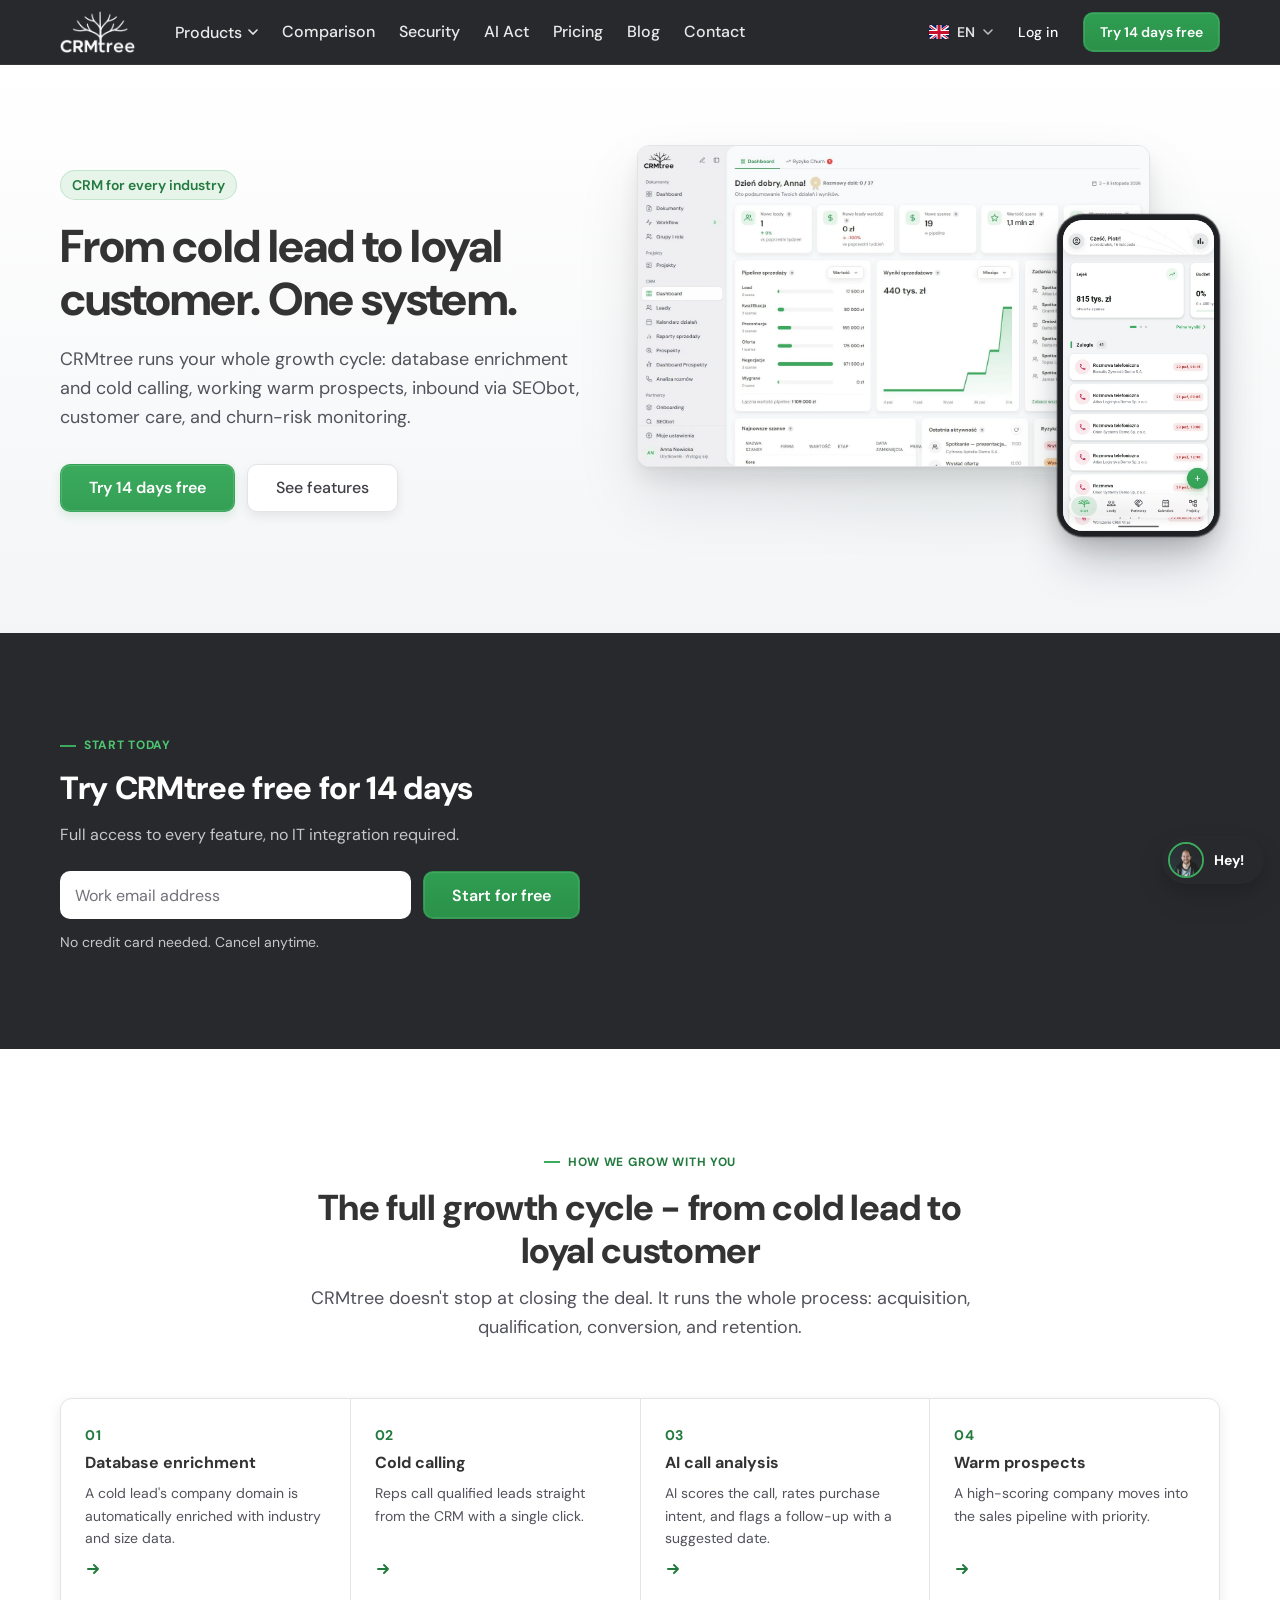
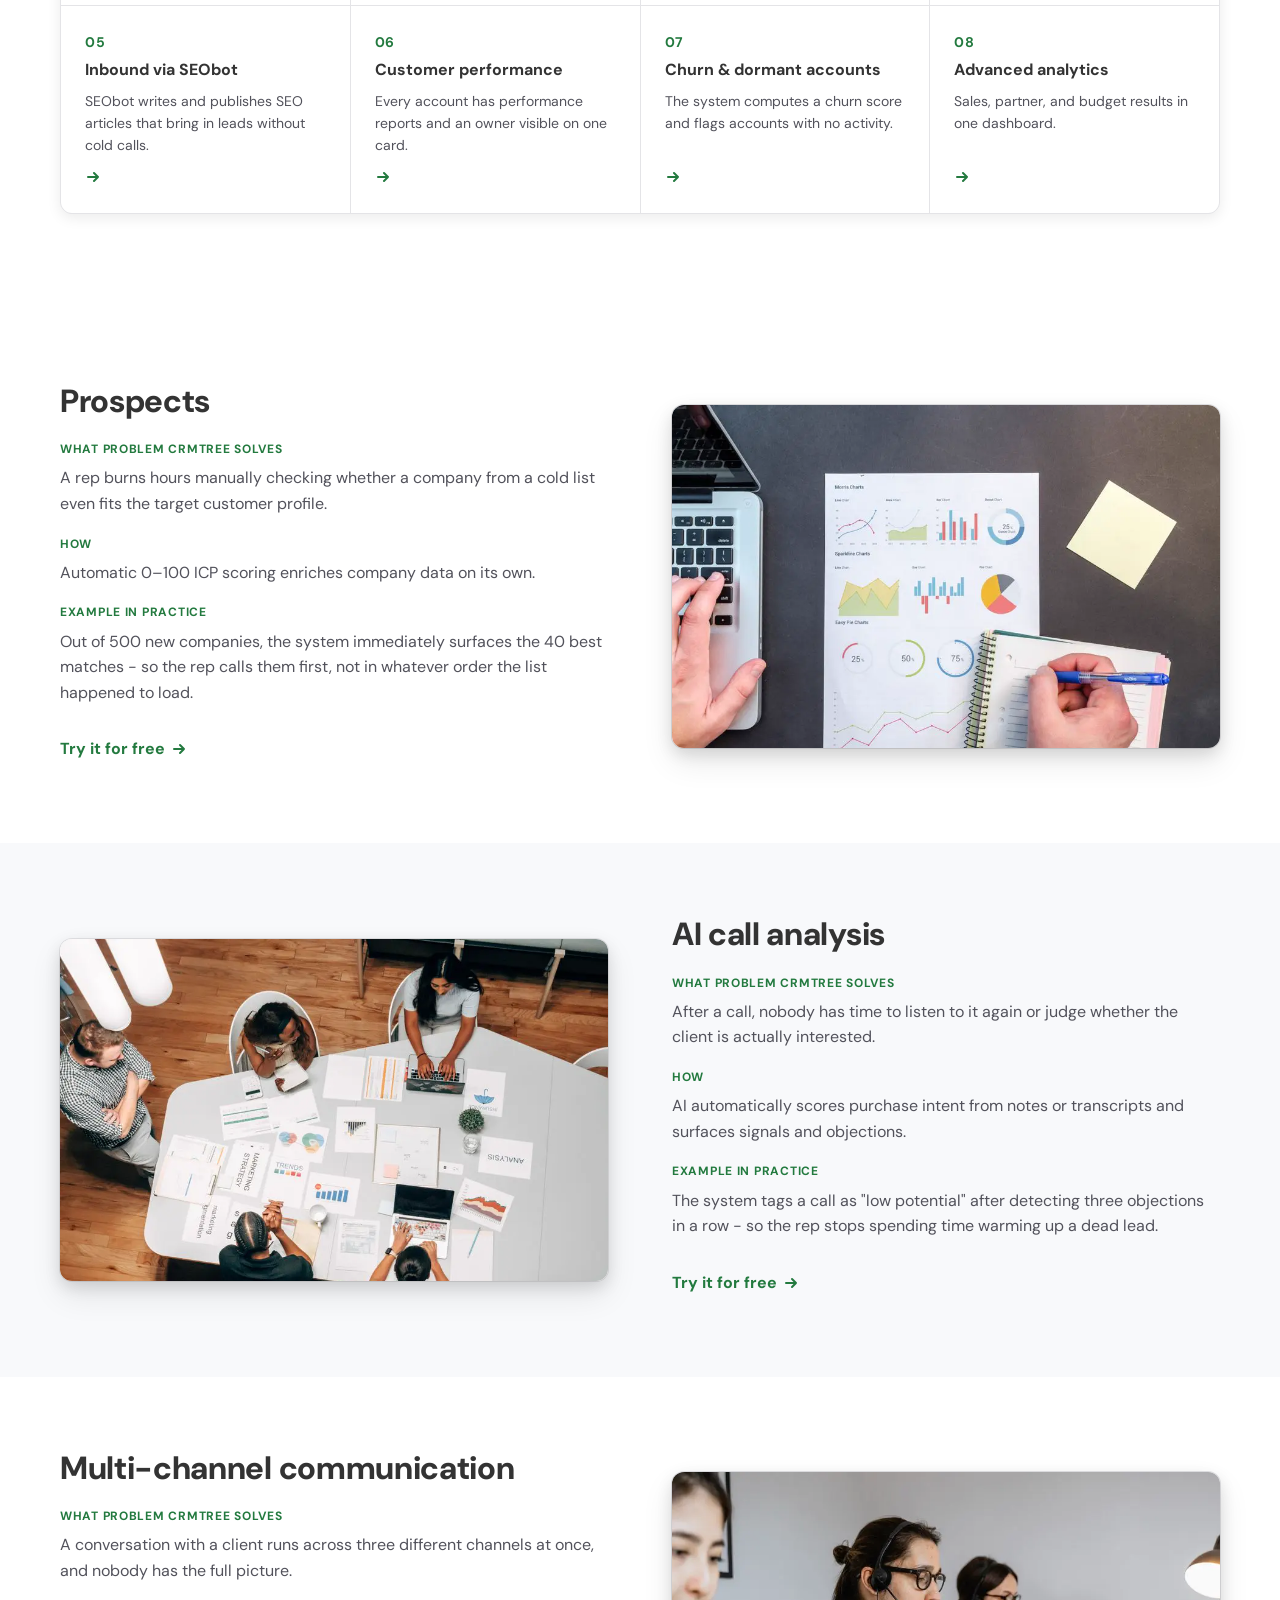
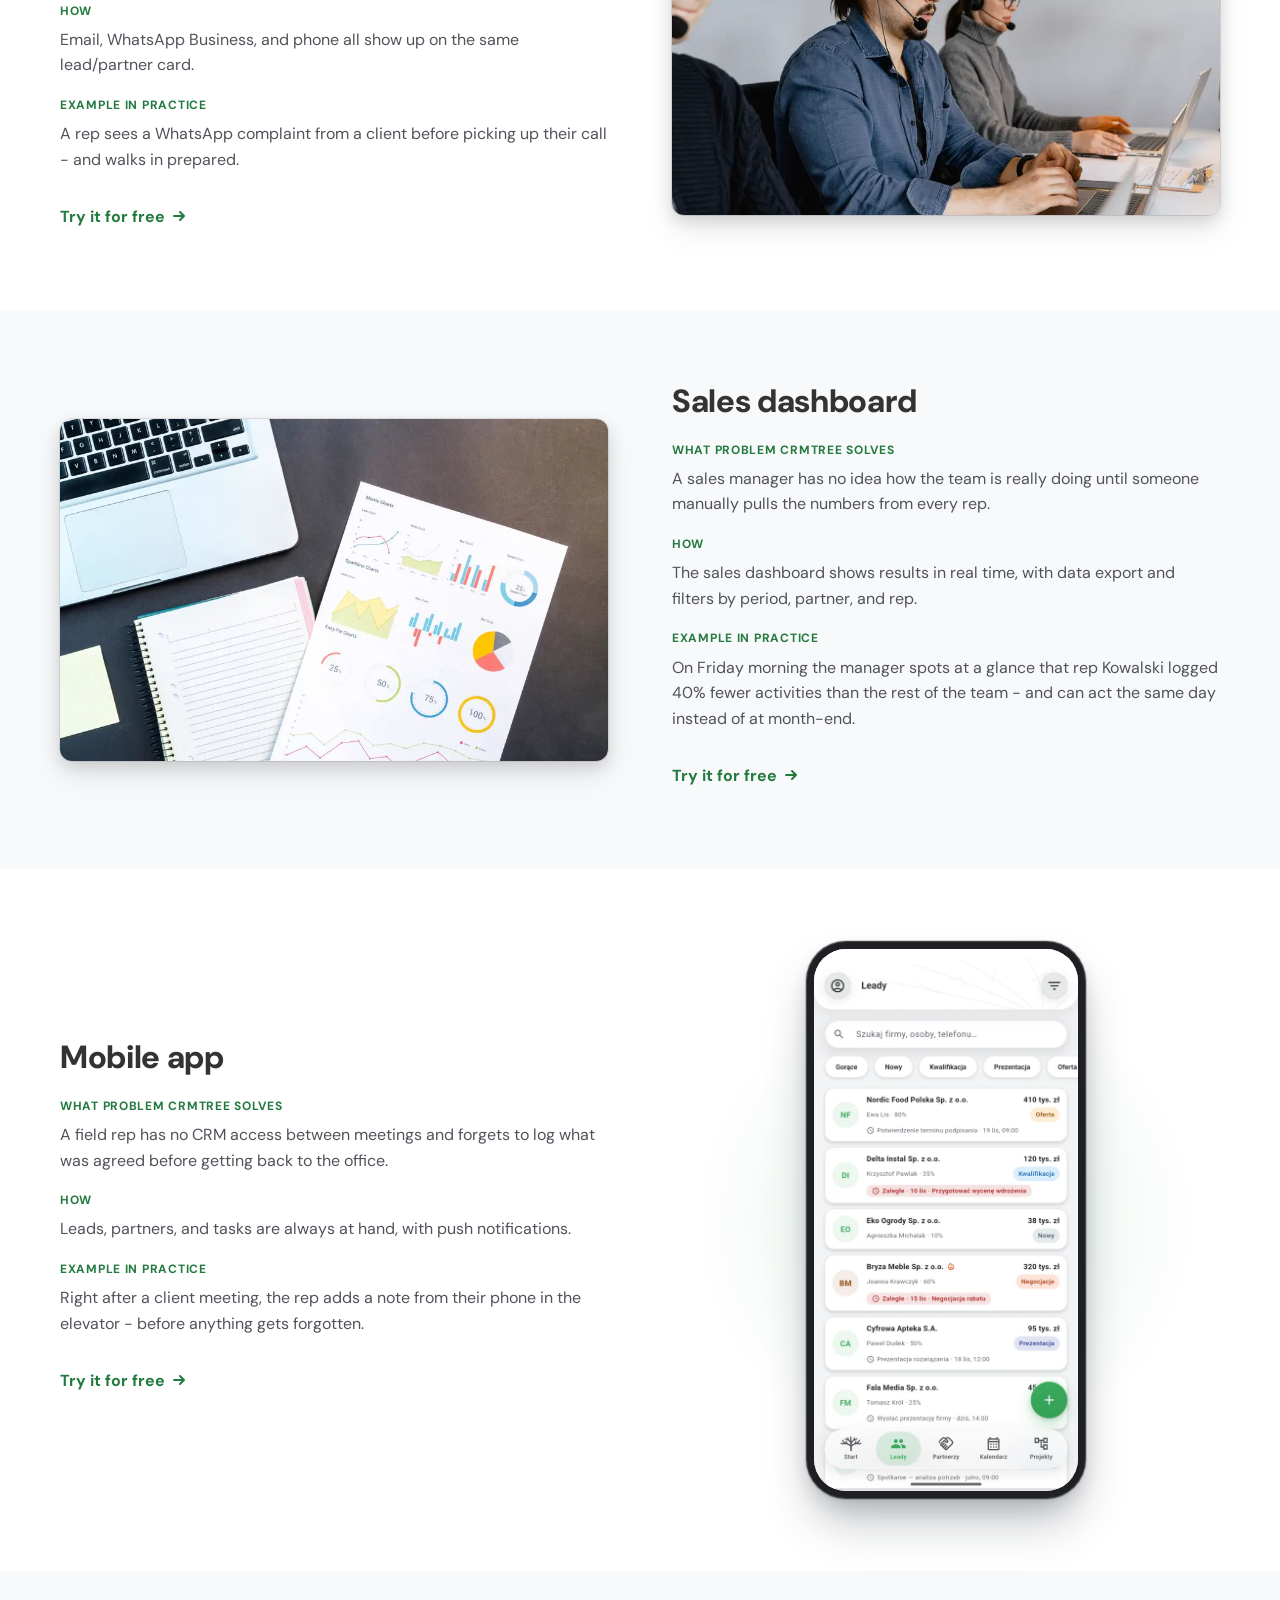
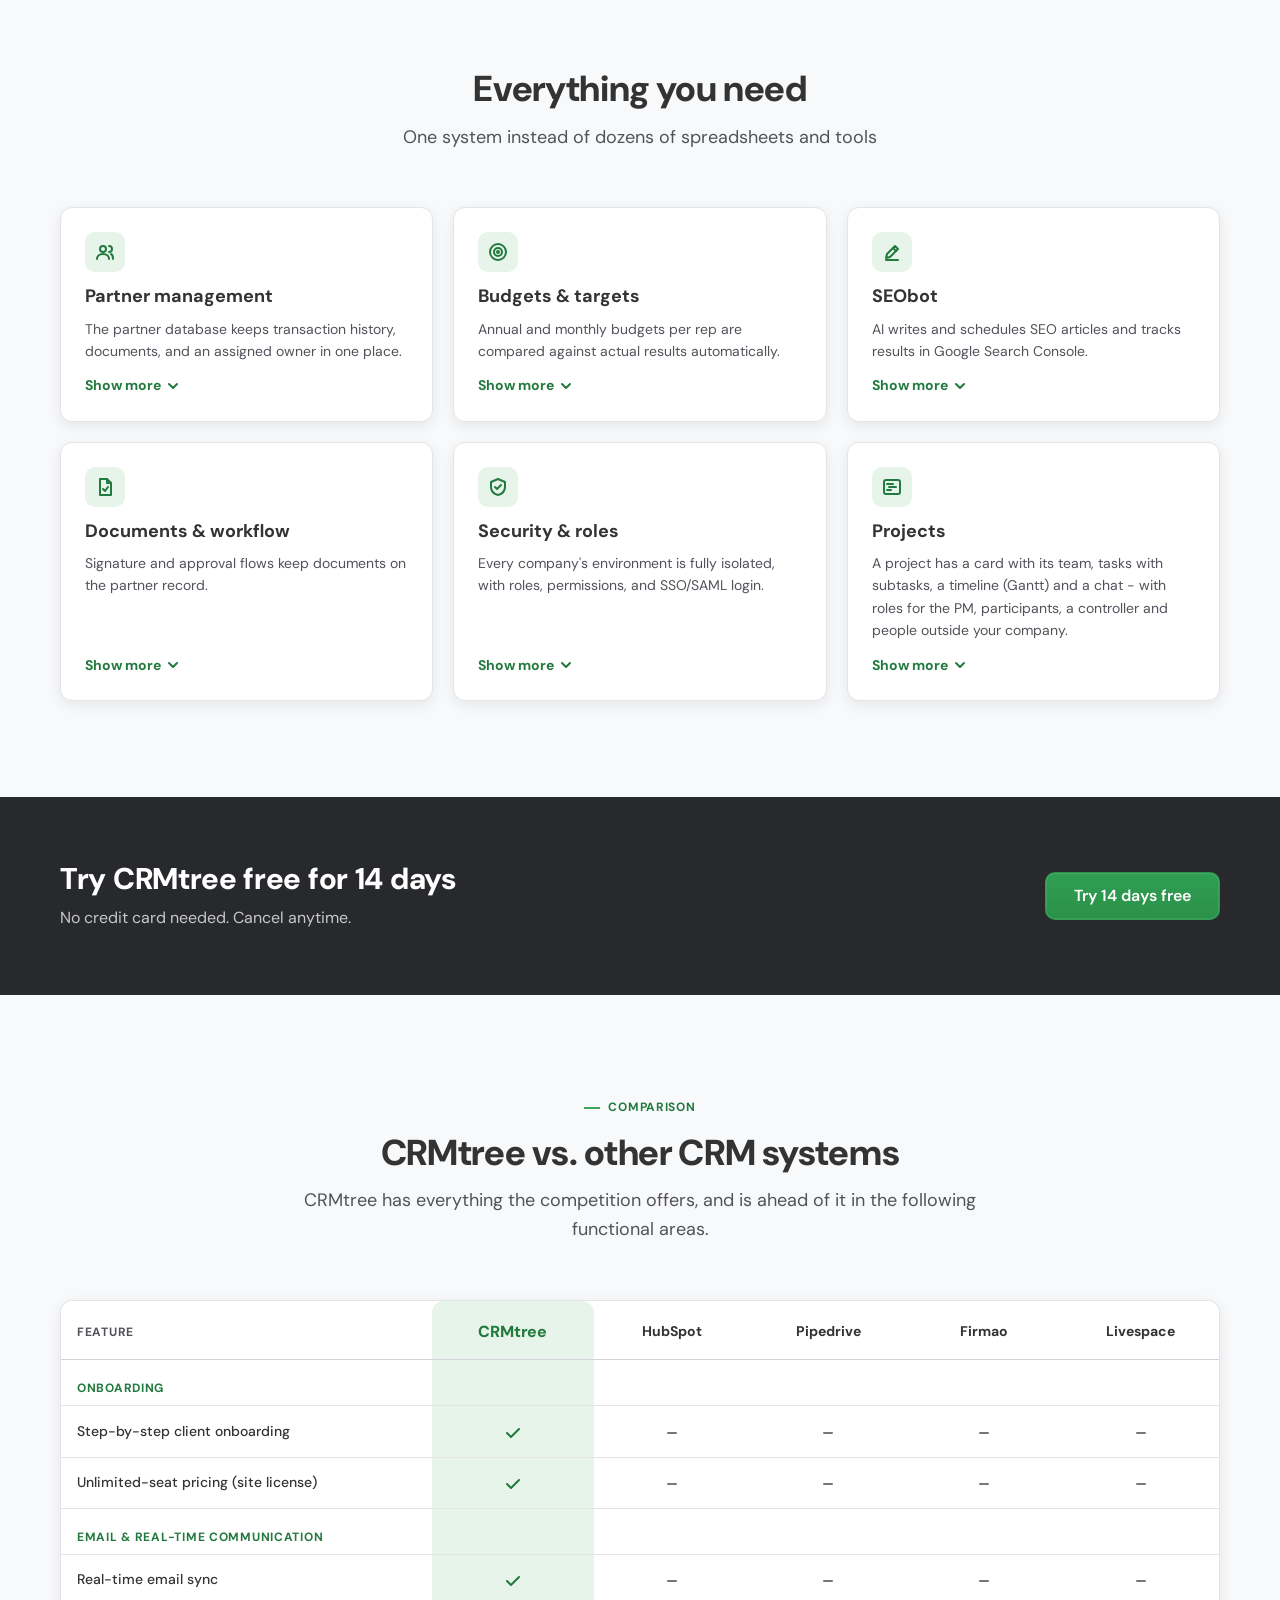
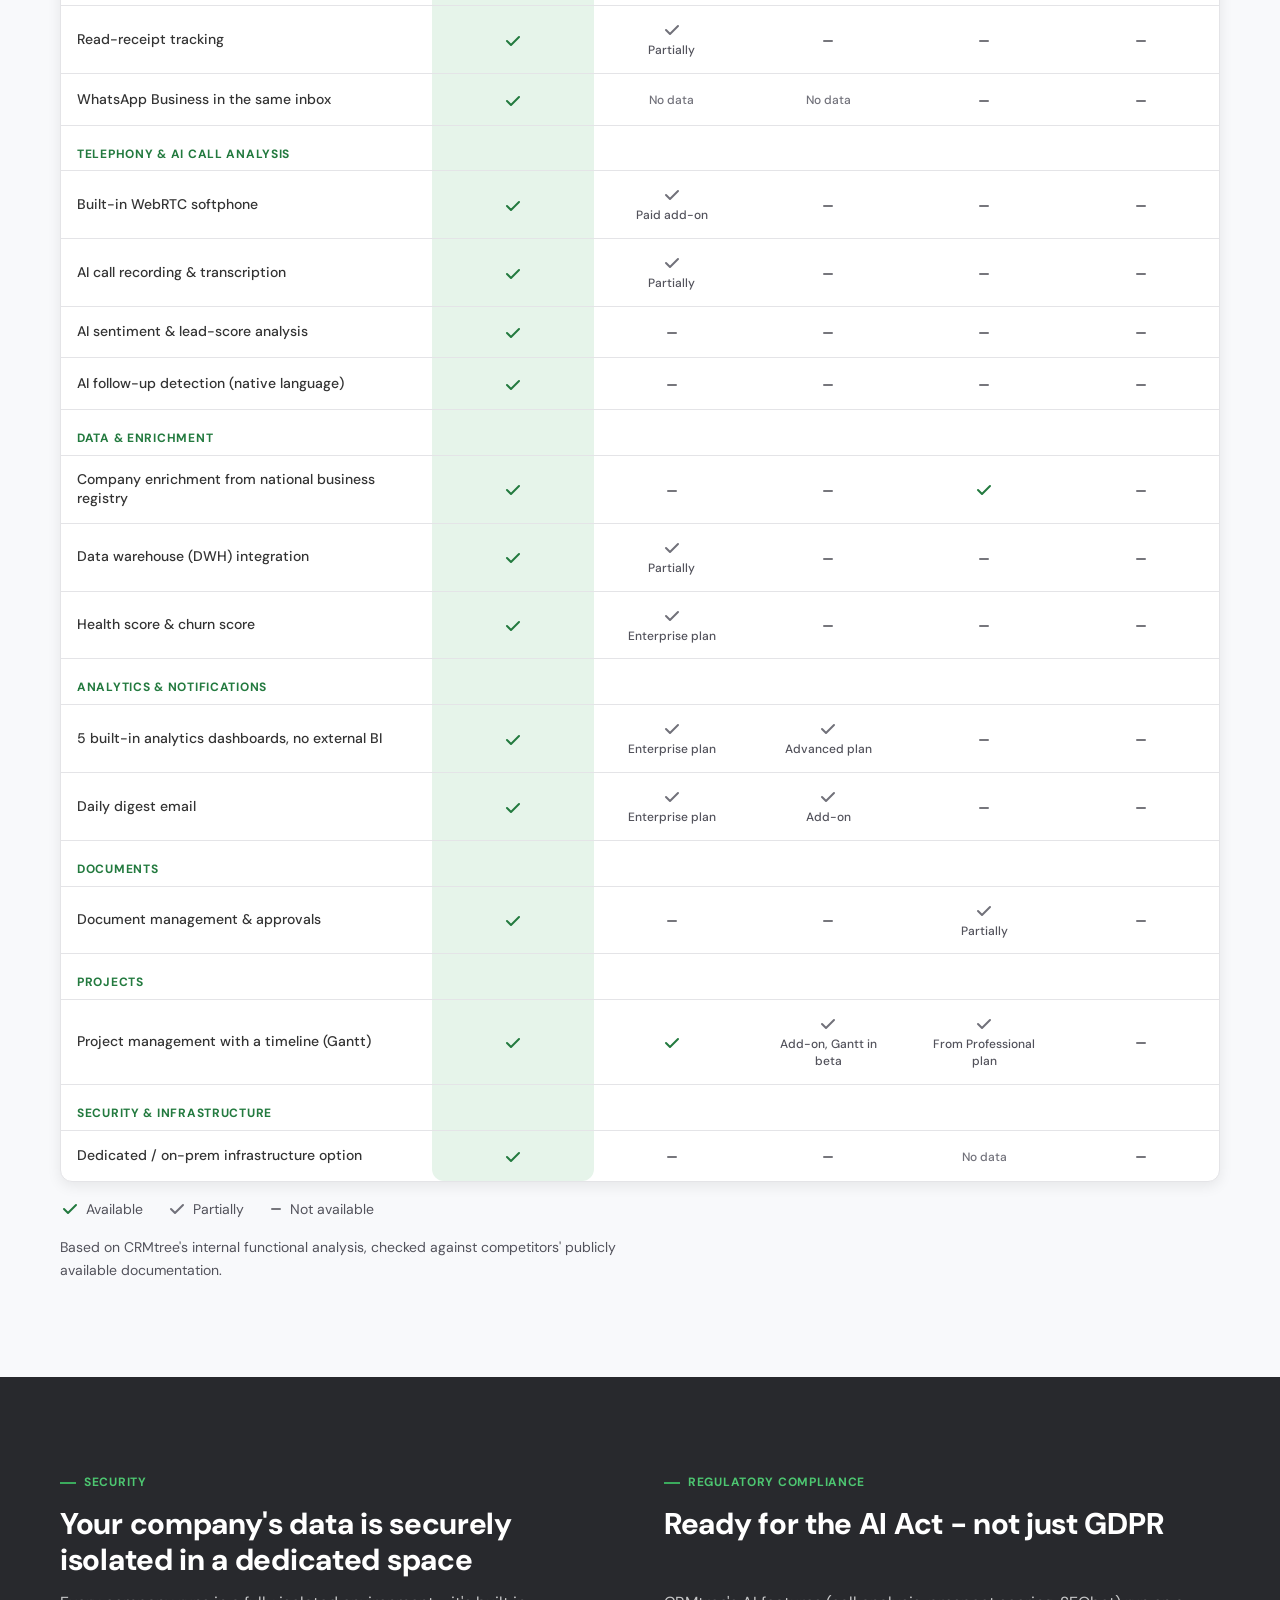
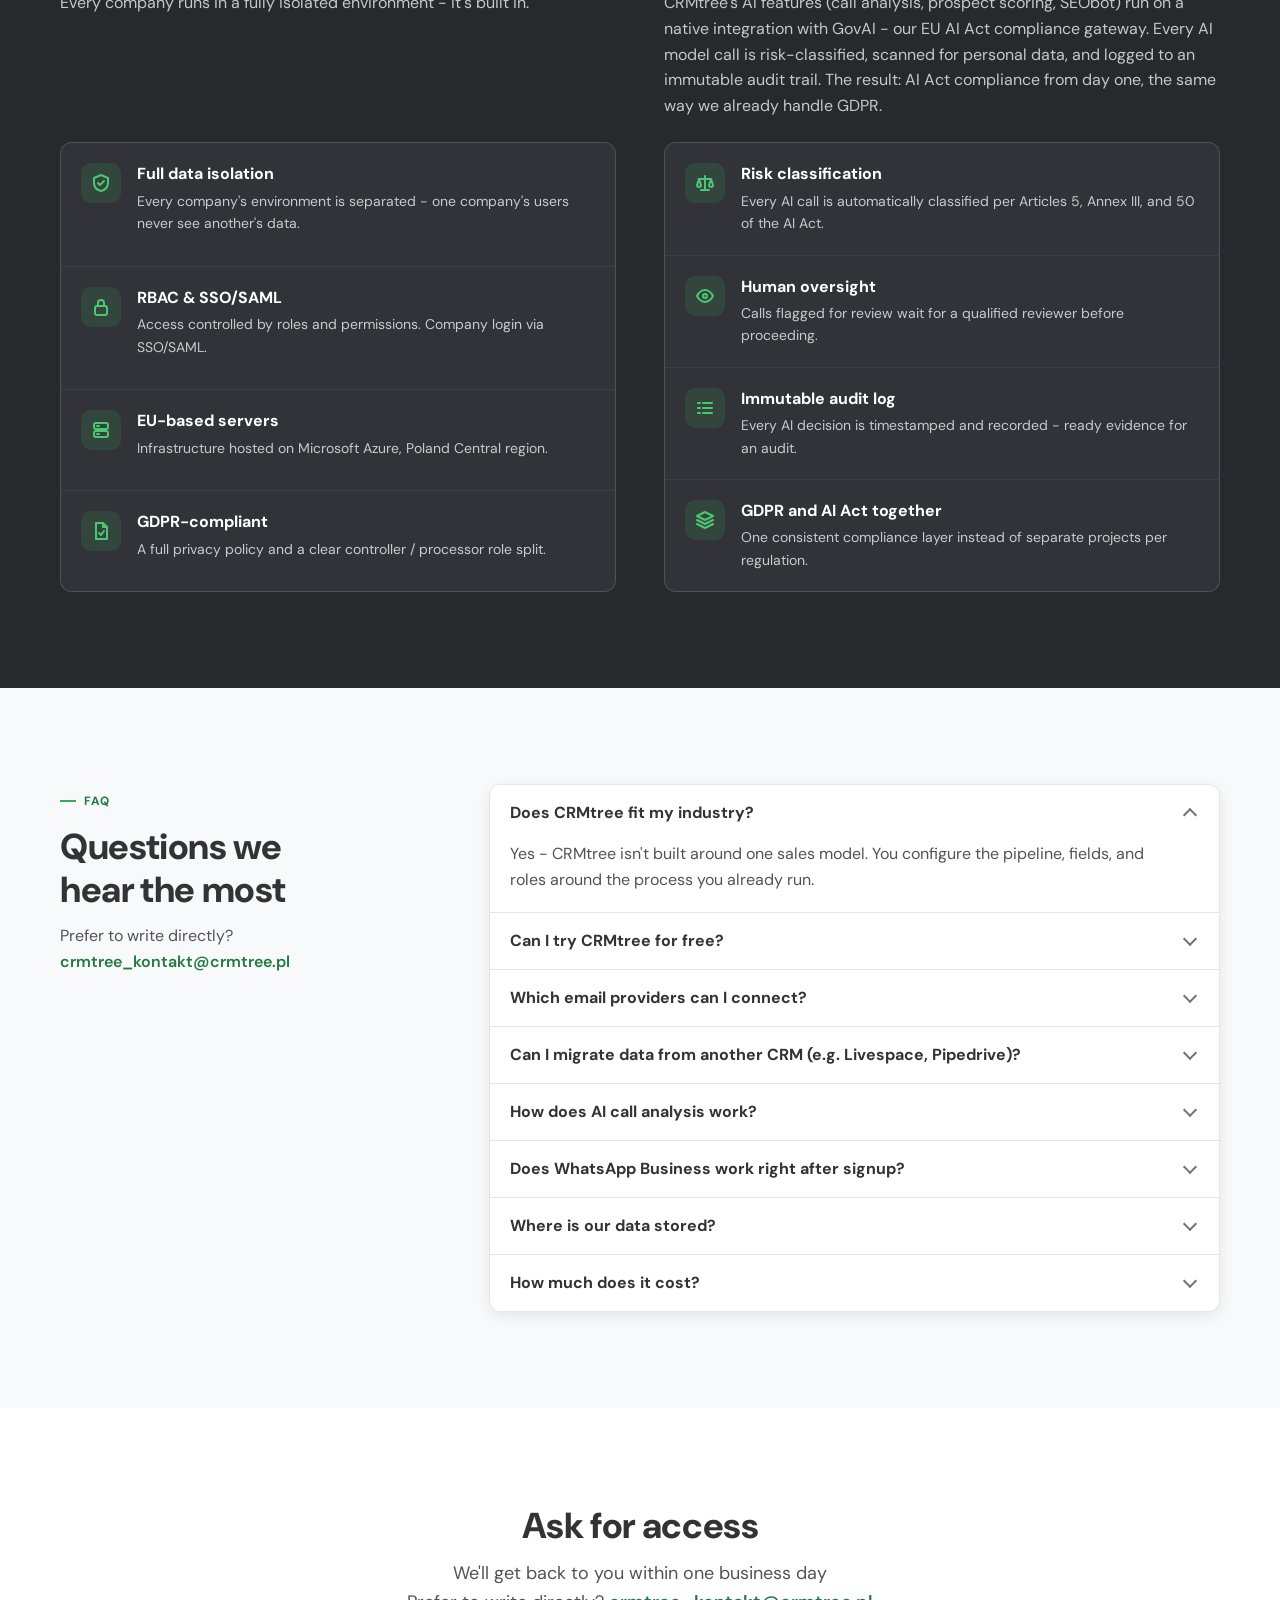
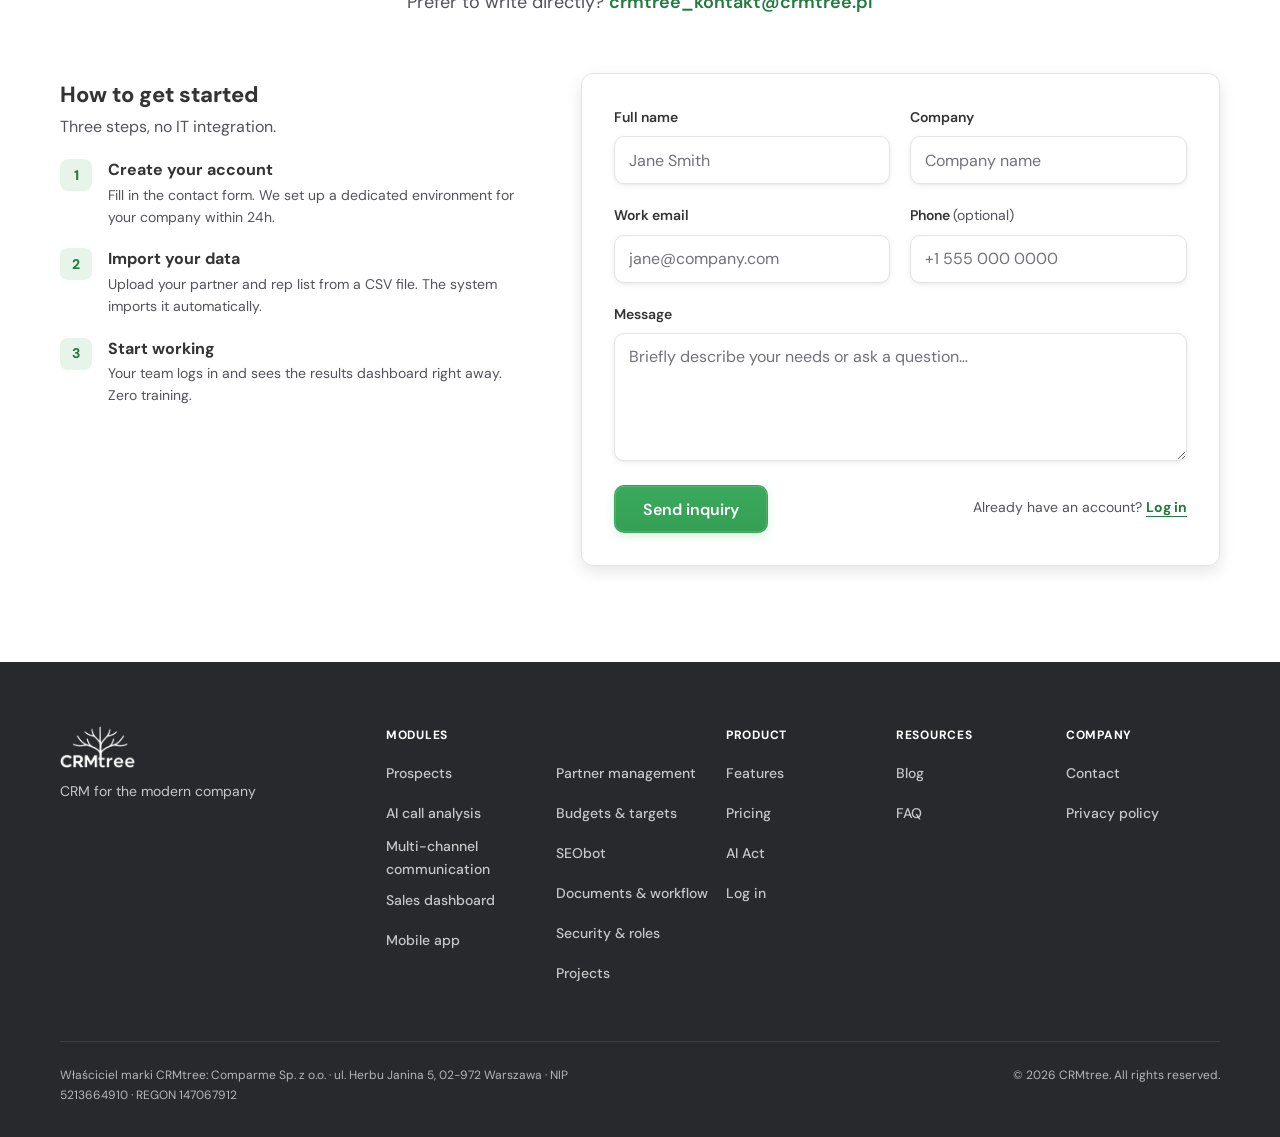
==== commit a1acf8a9: "fix(teksty): pauzy (—) zamienione na zwykly myslnik (-) we wszystkich tekstach strony Co-Authored-By" ====
--- a/public/index.html
+++ b/public/index.html
@@ -4,19 +4,19 @@
   <meta charset="UTF-8" />
   <meta name="viewport" content="width=device-width, initial-scale=1.0" />
   <meta name="google-site-verification" content="tohgFcFkcCKHAvsfp-tDcdcyG1NQIyymCMoe80mVg70" />
-  <title>CRMtree — CRM dla sprzedaży i zarządzania partnerami</title>
+  <title>CRMtree - CRM dla sprzedaży i zarządzania partnerami</title>
   <meta name="description" content="CRMtree to nowoczesny, elastyczny system CRM dla firm z różnych branż. Zarządzaj lejkiem sprzedażowym, partnerami i budżetami w jednym miejscu." />
   <link rel="canonical" href="https://crmtree.pl/" />
 
   <meta property="og:type" content="website" />
   <meta property="og:site_name" content="CRMtree" />
-  <meta property="og:title" content="CRMtree — CRM dla sprzedaży i zarządzania partnerami" />
+  <meta property="og:title" content="CRMtree - CRM dla sprzedaży i zarządzania partnerami" />
   <meta property="og:description" content="CRMtree to nowoczesny, elastyczny system CRM dla firm z różnych branż. Zarządzaj lejkiem sprzedażowym, partnerami i budżetami w jednym miejscu." />
   <meta property="og:url" content="https://crmtree.pl/" />
   <meta property="og:image" content="https://crmtree.pl/screenshot.webp" />
   <meta property="og:locale" content="pl_PL" />
   <meta name="twitter:card" content="summary_large_image" />
-  <meta name="twitter:title" content="CRMtree — CRM dla sprzedaży i zarządzania partnerami" />
+  <meta name="twitter:title" content="CRMtree - CRM dla sprzedaży i zarządzania partnerami" />
   <meta name="twitter:description" content="CRMtree to nowoczesny, elastyczny system CRM dla firm z różnych branż. Zarządzaj lejkiem sprzedażowym, partnerami i budżetami w jednym miejscu." />
   <meta name="twitter:image" content="https://crmtree.pl/screenshot.webp" />
 
@@ -122,7 +122,7 @@
           </div>
           <div class="mockup__phone">
             <div class="phone">
-              <div class="phone__screen"><img src="app-mobile-start.webp" alt="Aplikacja mobilna CRMtree — ekran Start" data-i18n-alt="hero.shot_mobile_alt" width="540" height="1110" fetchpriority="high" /></div>
+              <div class="phone__screen"><img src="app-mobile-start.webp" alt="Aplikacja mobilna CRMtree - ekran Start" data-i18n-alt="hero.shot_mobile_alt" width="540" height="1110" fetchpriority="high" /></div>
             </div>
           </div>
         </div>
@@ -140,7 +140,7 @@
         <form class="trial-form" id="trialForm">
           <input type="hidden" name="access_key" value="f2f53912-5f35-4b8f-b3d8-743e8759f76b" />
           <input type="hidden" name="subject" value="Zgłoszenie do 14-dniowego triala z crmtree.pl" />
-          <input type="hidden" name="from_name" value="CRMtree Landing — Trial" />
+          <input type="hidden" name="from_name" value="CRMtree Landing - Trial" />
           <label for="trialEmail" class="sr-only" data-i18n="trial.email_placeholder">Firmowy adres e-mail</label>
           <input type="email" id="trialEmail" name="email" autocomplete="email" required data-i18n-placeholder="trial.email_placeholder" placeholder="Firmowy adres e-mail" />
           <button type="submit" class="btn btn--primary btn--lg" data-i18n="trial.cta">Rozpocznij za darmo</button>
@@ -170,7 +170,7 @@
     <div class="container">
       <div class="section-header">
         <span class="eyebrow" data-i18n="cycle.eyebrow">Jak rośniemy razem z Tobą</span>
-        <h2 data-i18n="cycle.h2">Cały cykl wzrostu — od zimnego leada do stałego klienta</h2>
+        <h2 data-i18n="cycle.h2">Cały cykl wzrostu - od zimnego leada do stałego klienta</h2>
         <p data-i18n="cycle.sub">CRMtree nie kończy się na zamknięciu transakcji. Prowadzi cały proces: pozyskanie, kwalifikację, konwersję i utrzymanie klienta.</p>
       </div>
       <div class="cycle">
@@ -204,7 +204,7 @@
         </div>
         <div class="product-block">
           <span class="product-label" data-i18n="features.label_example">Przykład zastosowania</span>
-          <p data-i18n="features.f10_example">Z listy 500 nowych firm system od razu pokazuje 40 z najwyższym dopasowaniem — handlowiec dzwoni najpierw do nich, nie po kolei od góry listy.</p>
+          <p data-i18n="features.f10_example">Z listy 500 nowych firm system od razu pokazuje 40 z najwyższym dopasowaniem - handlowiec dzwoni najpierw do nich, nie po kolei od góry listy.</p>
         </div>
         <a href="#trial" class="text-link"><span data-i18n="features.cta">Wypróbuj za darmo</span><svg class="ic-arrow" width="16" height="16" viewBox="0 0 16 16" fill="none" aria-hidden="true"><path d="M3 8h10M9 4l4 4-4 4" stroke="currentColor" stroke-width="2" stroke-linecap="round" stroke-linejoin="round"/></svg></a>
       </div>
@@ -228,7 +228,7 @@
         </div>
         <div class="product-block">
           <span class="product-label" data-i18n="features.label_example">Przykład zastosowania</span>
-          <p data-i18n="features.f5_example">System oznacza rozmowę jako "niski potencjał" po wykryciu trzech odmów pod rząd — handlowiec nie traci czasu na dalsze wygrzewanie tego leada.</p>
+          <p data-i18n="features.f5_example">System oznacza rozmowę jako "niski potencjał" po wykryciu trzech odmów pod rząd - handlowiec nie traci czasu na dalsze wygrzewanie tego leada.</p>
         </div>
         <a href="#trial" class="text-link"><span data-i18n="features.cta">Wypróbuj za darmo</span><svg class="ic-arrow" width="16" height="16" viewBox="0 0 16 16" fill="none" aria-hidden="true"><path d="M3 8h10M9 4l4 4-4 4" stroke="currentColor" stroke-width="2" stroke-linecap="round" stroke-linejoin="round"/></svg></a>
       </div>
@@ -252,7 +252,7 @@
         </div>
         <div class="product-block">
           <span class="product-label" data-i18n="features.label_example">Przykład zastosowania</span>
-          <p data-i18n="features.f4_example">Handlowiec widzi na WhatsAppie reklamację klienta, zanim jeszcze odbierze od niego telefon — i jest przygotowany na rozmowę.</p>
+          <p data-i18n="features.f4_example">Handlowiec widzi na WhatsAppie reklamację klienta, zanim jeszcze odbierze od niego telefon - i jest przygotowany na rozmowę.</p>
         </div>
         <a href="#trial" class="text-link"><span data-i18n="features.cta">Wypróbuj za darmo</span><svg class="ic-arrow" width="16" height="16" viewBox="0 0 16 16" fill="none" aria-hidden="true"><path d="M3 8h10M9 4l4 4-4 4" stroke="currentColor" stroke-width="2" stroke-linecap="round" stroke-linejoin="round"/></svg></a>
       </div>
@@ -276,7 +276,7 @@
         </div>
         <div class="product-block">
           <span class="product-label" data-i18n="features.label_example">Przykład zastosowania</span>
-          <p data-i18n="features.f1_example">W piątek rano kierownik jednym rzutem oka widzi, że handlowiec Kowalski ma 40% mniej aktywności niż reszta zespołu — i może zareagować tego samego dnia, zamiast na koniec miesiąca.</p>
+          <p data-i18n="features.f1_example">W piątek rano kierownik jednym rzutem oka widzi, że handlowiec Kowalski ma 40% mniej aktywności niż reszta zespołu - i może zareagować tego samego dnia, zamiast na koniec miesiąca.</p>
         </div>
         <a href="#trial" class="text-link"><span data-i18n="features.cta">Wypróbuj za darmo</span><svg class="ic-arrow" width="16" height="16" viewBox="0 0 16 16" fill="none" aria-hidden="true"><path d="M3 8h10M9 4l4 4-4 4" stroke="currentColor" stroke-width="2" stroke-linecap="round" stroke-linejoin="round"/></svg></a>
       </div>
@@ -300,14 +300,14 @@
         </div>
         <div class="product-block">
           <span class="product-label" data-i18n="features.label_example">Przykład zastosowania</span>
-          <p data-i18n="features.f9_example">Zaraz po spotkaniu z klientem handlowiec dodaje notatkę z telefonu w windzie — zanim zdąży o czymkolwiek zapomnieć.</p>
+          <p data-i18n="features.f9_example">Zaraz po spotkaniu z klientem handlowiec dodaje notatkę z telefonu w windzie - zanim zdąży o czymkolwiek zapomnieć.</p>
         </div>
         <a href="#trial" class="text-link"><span data-i18n="features.cta">Wypróbuj za darmo</span><svg class="ic-arrow" width="16" height="16" viewBox="0 0 16 16" fill="none" aria-hidden="true"><path d="M3 8h10M9 4l4 4-4 4" stroke="currentColor" stroke-width="2" stroke-linecap="round" stroke-linejoin="round"/></svg></a>
       </div>
       <div class="product-section__visual">
         <div class="product-phone">
           <div class="phone">
-            <div class="phone__screen"><img src="app-mobile-leady.webp" alt="Aplikacja mobilna CRMtree — lista leadów" data-i18n-alt="features.f9_shot_alt" loading="lazy" width="540" height="1110" /></div>
+            <div class="phone__screen"><img src="app-mobile-leady.webp" alt="Aplikacja mobilna CRMtree - lista leadów" data-i18n-alt="features.f9_shot_alt" loading="lazy" width="540" height="1110" /></div>
           </div>
         </div>
       </div>
@@ -337,7 +337,7 @@
             </div>
             <div class="product-block">
               <span class="product-label" data-i18n="features.label_example">Przykład zastosowania</span>
-              <p data-i18n="features.f2_example">Gdy opiekun klienta idzie na urlop, zastępujący go handlowiec w dwie minuty widzi całą historię współpracy z firmą ABC — bez dzwonienia do kolegi.</p>
+              <p data-i18n="features.f2_example">Gdy opiekun klienta idzie na urlop, zastępujący go handlowiec w dwie minuty widzi całą historię współpracy z firmą ABC - bez dzwonienia do kolegi.</p>
             </div>
           </div>
           <div class="module-tile__visual">
@@ -360,7 +360,7 @@
             </div>
             <div class="product-block">
               <span class="product-label" data-i18n="features.label_example">Przykład zastosowania</span>
-              <p data-i18n="features.f3_example">System sam pokazuje, że dział handlowy w Q3 zrealizował tylko 60% celu — zanim będzie za późno na korektę strategii.</p>
+              <p data-i18n="features.f3_example">System sam pokazuje, że dział handlowy w Q3 zrealizował tylko 60% celu - zanim będzie za późno na korektę strategii.</p>
             </div>
           </div>
           <div class="module-tile__visual">
@@ -383,7 +383,7 @@
             </div>
             <div class="product-block">
               <span class="product-label" data-i18n="features.label_example">Przykład zastosowania</span>
-              <p data-i18n="features.f6_example">W jeden dzień powstaje artykuł "Jak wybrać CRM dla małej firmy" — zaplanowany do publikacji i śledzony pod kątem wejść z Google.</p>
+              <p data-i18n="features.f6_example">W jeden dzień powstaje artykuł "Jak wybrać CRM dla małej firmy" - zaplanowany do publikacji i śledzony pod kątem wejść z Google.</p>
             </div>
           </div>
           <div class="module-tile__visual">
@@ -406,7 +406,7 @@
             </div>
             <div class="product-block">
               <span class="product-label" data-i18n="features.label_example">Przykład zastosowania</span>
-              <p data-i18n="features.f7_example">Nowa umowa czeka na akceptację działu prawnego — system pokazuje dokładnie, na czyim biurku utknęła, zamiast kolejnego przypominającego maila.</p>
+              <p data-i18n="features.f7_example">Nowa umowa czeka na akceptację działu prawnego - system pokazuje dokładnie, na czyim biurku utknęła, zamiast kolejnego przypominającego maila.</p>
             </div>
           </div>
           <div class="module-tile__visual">
@@ -429,7 +429,7 @@
             </div>
             <div class="product-block">
               <span class="product-label" data-i18n="features.label_example">Przykład zastosowania</span>
-              <p data-i18n="features.f8_example">Stażysta w dziale marketingu nie zobaczy warunków finansowych klientów działu sprzedaży — bo jego rola po prostu nie ma tam dostępu.</p>
+              <p data-i18n="features.f8_example">Stażysta w dziale marketingu nie zobaczy warunków finansowych klientów działu sprzedaży - bo jego rola po prostu nie ma tam dostępu.</p>
             </div>
           </div>
           <div class="module-tile__visual">
@@ -441,18 +441,18 @@
         <summary>
           <span class="module-tile__icon"><svg width="20" height="20" viewBox="0 0 20 20" fill="none" stroke="currentColor" stroke-width="2" stroke-linecap="round" stroke-linejoin="round" aria-hidden="true"><rect x="2" y="3" width="16" height="14" rx="2"/><path d="M5 7h6M7 10h7M5 13h4"/></svg></span>
           <h2 class="module-tile__title" data-i18n="features.f11_t">Projekty</h2>
-          <span class="module-tile__lead" data-i18n="features.f11_how">Projekt ma kartę z zespołem, zadania z podzadaniami, oś czasu (Gantt) i czat — z rolami dla PM-a, uczestników, kontrolera i osób spoza firmy.</span>
+          <span class="module-tile__lead" data-i18n="features.f11_how">Projekt ma kartę z zespołem, zadania z podzadaniami, oś czasu (Gantt) i czat - z rolami dla PM-a, uczestników, kontrolera i osób spoza firmy.</span>
           <span class="module-tile__more"><span data-i18n="features.more">Zobacz więcej</span><svg class="ic-chev" width="16" height="16" viewBox="0 0 16 16" fill="none" aria-hidden="true"><path d="M4 6l4 4 4-4" stroke="currentColor" stroke-width="2" stroke-linecap="round" stroke-linejoin="round"/></svg></span>
         </summary>
         <div class="module-tile__body">
           <div class="module-tile__text">
             <div class="product-block">
               <span class="product-label" data-i18n="features.label_problem">Jaki problem rozwiązuje CRMtree</span>
-              <p data-i18n="features.f11_problem">Po podpisaniu umowy wdrożenie u klienta rozjeżdża się po mailach, arkuszach i komunikatorach — nikt nie wie, kto za co odpowiada ani na jakim etapie jest praca.</p>
+              <p data-i18n="features.f11_problem">Po podpisaniu umowy wdrożenie u klienta rozjeżdża się po mailach, arkuszach i komunikatorach - nikt nie wie, kto za co odpowiada ani na jakim etapie jest praca.</p>
             </div>
             <div class="product-block">
               <span class="product-label" data-i18n="features.label_example">Przykład zastosowania</span>
-              <p data-i18n="features.f11_example">PM zakłada projekt wdrożenia i przypisuje zadania swoim ludziom oraz osobie po stronie klienta — ta po zalogowaniu widzi wyłącznie swoje zadania i zamyka je na bieżąco.</p>
+              <p data-i18n="features.f11_example">PM zakłada projekt wdrożenia i przypisuje zadania swoim ludziom oraz osobie po stronie klienta - ta po zalogowaniu widzi wyłącznie swoje zadania i zamyka je na bieżąco.</p>
             </div>
           </div>
           <div class="module-tile__visual">
@@ -599,7 +599,7 @@
         <text x="496" y="592" font-size="11" fill="#111827">Skrzynki podpięte, proszę o weryfikację.</text>
         <rect x="634" y="606" width="202" height="32" rx="10" fill="#E6F4EA"/>
         <text x="646" y="619" font-size="9.5" font-weight="700" fill="#2F8F4D">Kasia (PM)</text>
-        <text x="646" y="632" font-size="11" fill="#111827">Sprawdzone — zamykam zadanie.</text>
+        <text x="646" y="632" font-size="11" fill="#111827">Sprawdzone - zamykam zadanie.</text>
       </svg>
     </div>
           </div>
@@ -694,11 +694,11 @@
       <div class="sec-col">
         <span class="eyebrow" data-i18n="security.eyebrow">Bezpieczeństwo</span>
         <h2 data-i18n="security.h2">Dane Twojej firmy są bezpiecznie wydzielone w dedykowanej przestrzeni</h2>
-        <p data-i18n="security.sub">Każda firma pracuje we w pełni odizolowanym środowisku — to jest wbudowane.</p>
+        <p data-i18n="security.sub">Każda firma pracuje we w pełni odizolowanym środowisku - to jest wbudowane.</p>
         <ul class="sec-list">
           <li class="sec-item">
             <span class="sec-item__icon"><svg width="20" height="20" viewBox="0 0 20 20" fill="none" stroke="currentColor" stroke-width="2" stroke-linecap="round" stroke-linejoin="round" aria-hidden="true"><path d="M10 2l7 3v5c0 4-3 7-7 8-4-1-7-4-7-8V5z"/><path d="M7 10l2 2 4-4"/></svg></span>
-            <div><h3 data-i18n="security.sec1_t">Pełna izolacja danych</h3><p data-i18n="security.sec1_d">Środowisko każdej firmy jest odseparowane — użytkownicy jednej firmy nigdy nie widzą danych innej.</p></div>
+            <div><h3 data-i18n="security.sec1_t">Pełna izolacja danych</h3><p data-i18n="security.sec1_d">Środowisko każdej firmy jest odseparowane - użytkownicy jednej firmy nigdy nie widzą danych innej.</p></div>
           </li>
           <li class="sec-item">
             <span class="sec-item__icon"><svg width="20" height="20" viewBox="0 0 20 20" fill="none" stroke="currentColor" stroke-width="2" stroke-linecap="round" stroke-linejoin="round" aria-hidden="true"><rect x="4" y="9" width="12" height="9" rx="2"/><path d="M7 9V6a3 3 0 0 1 6 0v3"/></svg></span>
@@ -716,8 +716,8 @@
       </div>
       <div class="sec-col" id="aiact">
         <span class="eyebrow" data-i18n="aiact.eyebrow">Zgodność z prawem</span>
-        <h2 data-i18n="aiact.h2">Gotowi na AI Act — nie tylko na RODO</h2>
-        <p class="aiact__body" data-i18n="aiact.body">Funkcje AI w CRMtree (Analiza rozmów, Prospekty, SEObot) działają w oparciu o natywną integrację z GovAI — naszą bramką zgodności z unijnym AI Act. Każde wywołanie modelu AI jest klasyfikowane pod kątem ryzyka, skanowane pod kątem danych osobowych i rejestrowane w niezmiennym dzienniku audytowym. Efekt: zgodność z AI Act od pierwszego dnia, tak samo jak zapewniamy zgodność z RODO.</p>
+        <h2 data-i18n="aiact.h2">Gotowi na AI Act - nie tylko na RODO</h2>
+        <p class="aiact__body" data-i18n="aiact.body">Funkcje AI w CRMtree (Analiza rozmów, Prospekty, SEObot) działają w oparciu o natywną integrację z GovAI - naszą bramką zgodności z unijnym AI Act. Każde wywołanie modelu AI jest klasyfikowane pod kątem ryzyka, skanowane pod kątem danych osobowych i rejestrowane w niezmiennym dzienniku audytowym. Efekt: zgodność z AI Act od pierwszego dnia, tak samo jak zapewniamy zgodność z RODO.</p>
         <ul class="sec-list">
           <li class="sec-item">
             <span class="sec-item__icon"><svg width="20" height="20" viewBox="0 0 20 20" fill="none" stroke="currentColor" stroke-width="2" stroke-linecap="round" stroke-linejoin="round" aria-hidden="true"><path d="M10 3v14M6 17h8M4 6h12"/><path d="M4 6l-2 6a2 2 0 0 0 4 0zM16 6l-2 6a2 2 0 0 0 4 0z"/></svg></span>
@@ -729,7 +729,7 @@
           </li>
           <li class="sec-item">
             <span class="sec-item__icon"><svg width="20" height="20" viewBox="0 0 20 20" fill="none" stroke="currentColor" stroke-width="2" stroke-linecap="round" stroke-linejoin="round" aria-hidden="true"><path d="M8 5h9M8 10h9M8 15h9M3 5h2M3 10h2M3 15h2"/></svg></span>
-            <div><h3 data-i18n="aiact.card3_t">Niezmienny dziennik audytowy</h3><p data-i18n="aiact.card3_d">Każda decyzja AI zapisana ze znacznikiem czasu — gotowy dowód na audyt.</p></div>
+            <div><h3 data-i18n="aiact.card3_t">Niezmienny dziennik audytowy</h3><p data-i18n="aiact.card3_d">Każda decyzja AI zapisana ze znacznikiem czasu - gotowy dowód na audyt.</p></div>
           </li>
           <li class="sec-item">
             <span class="sec-item__icon"><svg width="20" height="20" viewBox="0 0 20 20" fill="none" stroke="currentColor" stroke-width="2" stroke-linecap="round" stroke-linejoin="round" aria-hidden="true"><path d="M10 2l8 4-8 4-8-4z"/><path d="M2 10l8 4 8-4"/><path d="M2 14l8 4 8-4"/></svg></span>
@@ -753,15 +753,15 @@
       <div class="faq-list">
         <details class="faq-item" open>
           <summary data-i18n="faq.q1">Czy CRMtree nadaje się dla mojej branży?</summary>
-          <p data-i18n="faq.a1">Tak — CRMtree nie jest zbudowany pod jeden konkretny model sprzedaży. Konfigurujesz lejek, pola i role pod proces, który już masz w firmie.</p>
+          <p data-i18n="faq.a1">Tak - CRMtree nie jest zbudowany pod jeden konkretny model sprzedaży. Konfigurujesz lejek, pola i role pod proces, który już masz w firmie.</p>
         </details>
         <details class="faq-item">
           <summary data-i18n="faq.q2">Czy mogę wypróbować CRMtree za darmo?</summary>
-          <p data-i18n="faq.a2">Tak — 14 dni pełnego dostępu, bez karty płatniczej. Zrezygnujesz w każdej chwili.</p>
+          <p data-i18n="faq.a2">Tak - 14 dni pełnego dostępu, bez karty płatniczej. Zrezygnujesz w każdej chwili.</p>
         </details>
         <details class="faq-item">
           <summary data-i18n="faq.q3">Jaką pocztę mogę podłączyć?</summary>
-          <p data-i18n="faq.a3">Gmail, Outlook i Zoho — korespondencja synchronizuje się bezpośrednio przy kartach leadów i partnerów.</p>
+          <p data-i18n="faq.a3">Gmail, Outlook i Zoho - korespondencja synchronizuje się bezpośrednio przy kartach leadów i partnerów.</p>
         </details>
         <details class="faq-item">
           <summary data-i18n="faq.q_migrate">Czy da się przenieść dane z innego CRM (np. Livespace, Pipedrive)?</summary>
@@ -773,7 +773,7 @@
         </details>
         <details class="faq-item">
           <summary data-i18n="faq.q_whatsapp">Czy WhatsApp Business działa od razu po założeniu konta?</summary>
-          <p data-i18n="faq.a_whatsapp">Numer WhatsApp Business konfiguruje administrator Twojej firmy w panelu — jeden wspólny, firmowy numer widoczny dla całego zespołu.</p>
+          <p data-i18n="faq.a_whatsapp">Numer WhatsApp Business konfiguruje administrator Twojej firmy w panelu - jeden wspólny, firmowy numer widoczny dla całego zespołu.</p>
         </details>
         <details class="faq-item">
           <summary data-i18n="faq.q5">Gdzie są przechowywane nasze dane?</summary>
--- a/public/style.css
+++ b/public/style.css
@@ -642,7 +642,7 @@
 table.compare thead th:first-child { width: 32%; }
 table.compare thead th.col-us {
   width: 14%; background: var(--brand-pale); color: var(--brand-text);
-  border-radius: var(--radius) var(--radius) 0 0; box-shadow: inset 0 2px 0 var(--brand);
+  border-radius: var(--radius) var(--radius) 0 0;
 }
 .col-us__name { font-size: 16px; font-weight: 800; letter-spacing: -.01em; }
 table.compare td.col-us { background: var(--brand-pale); }
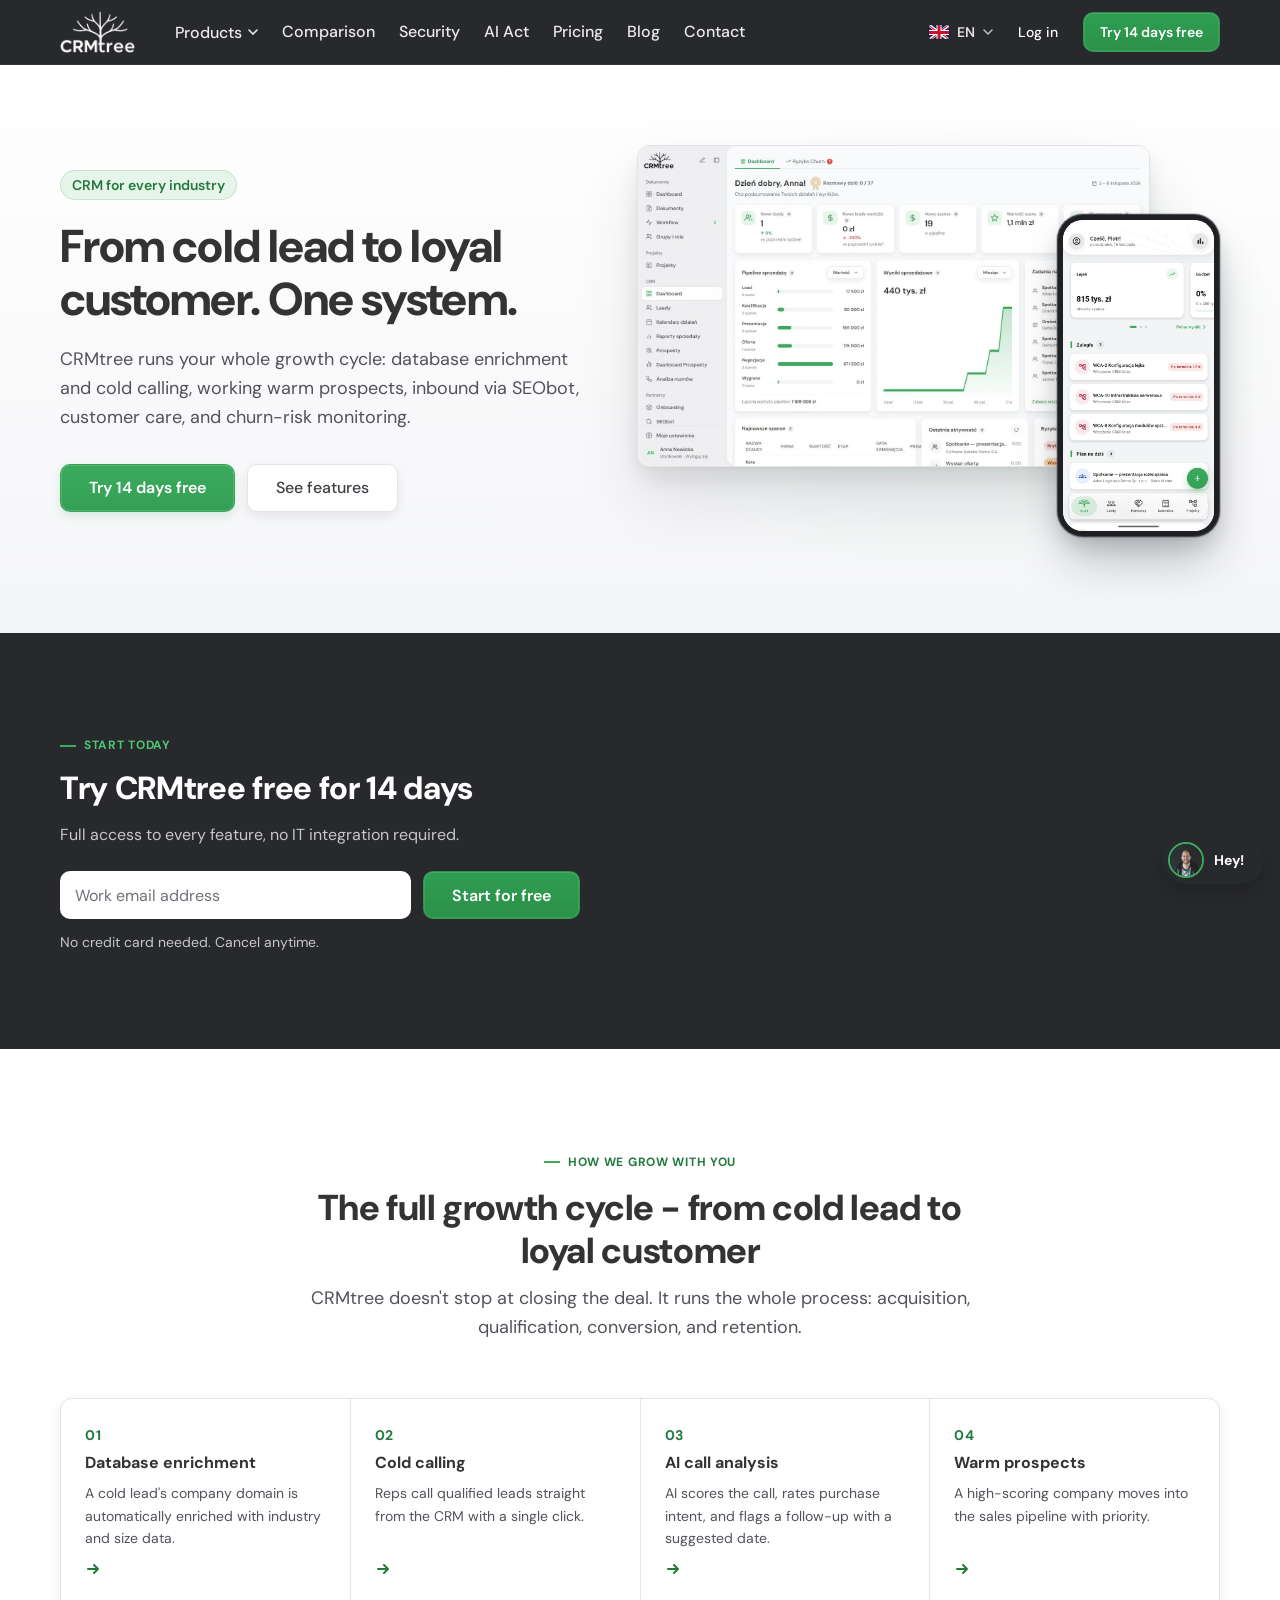
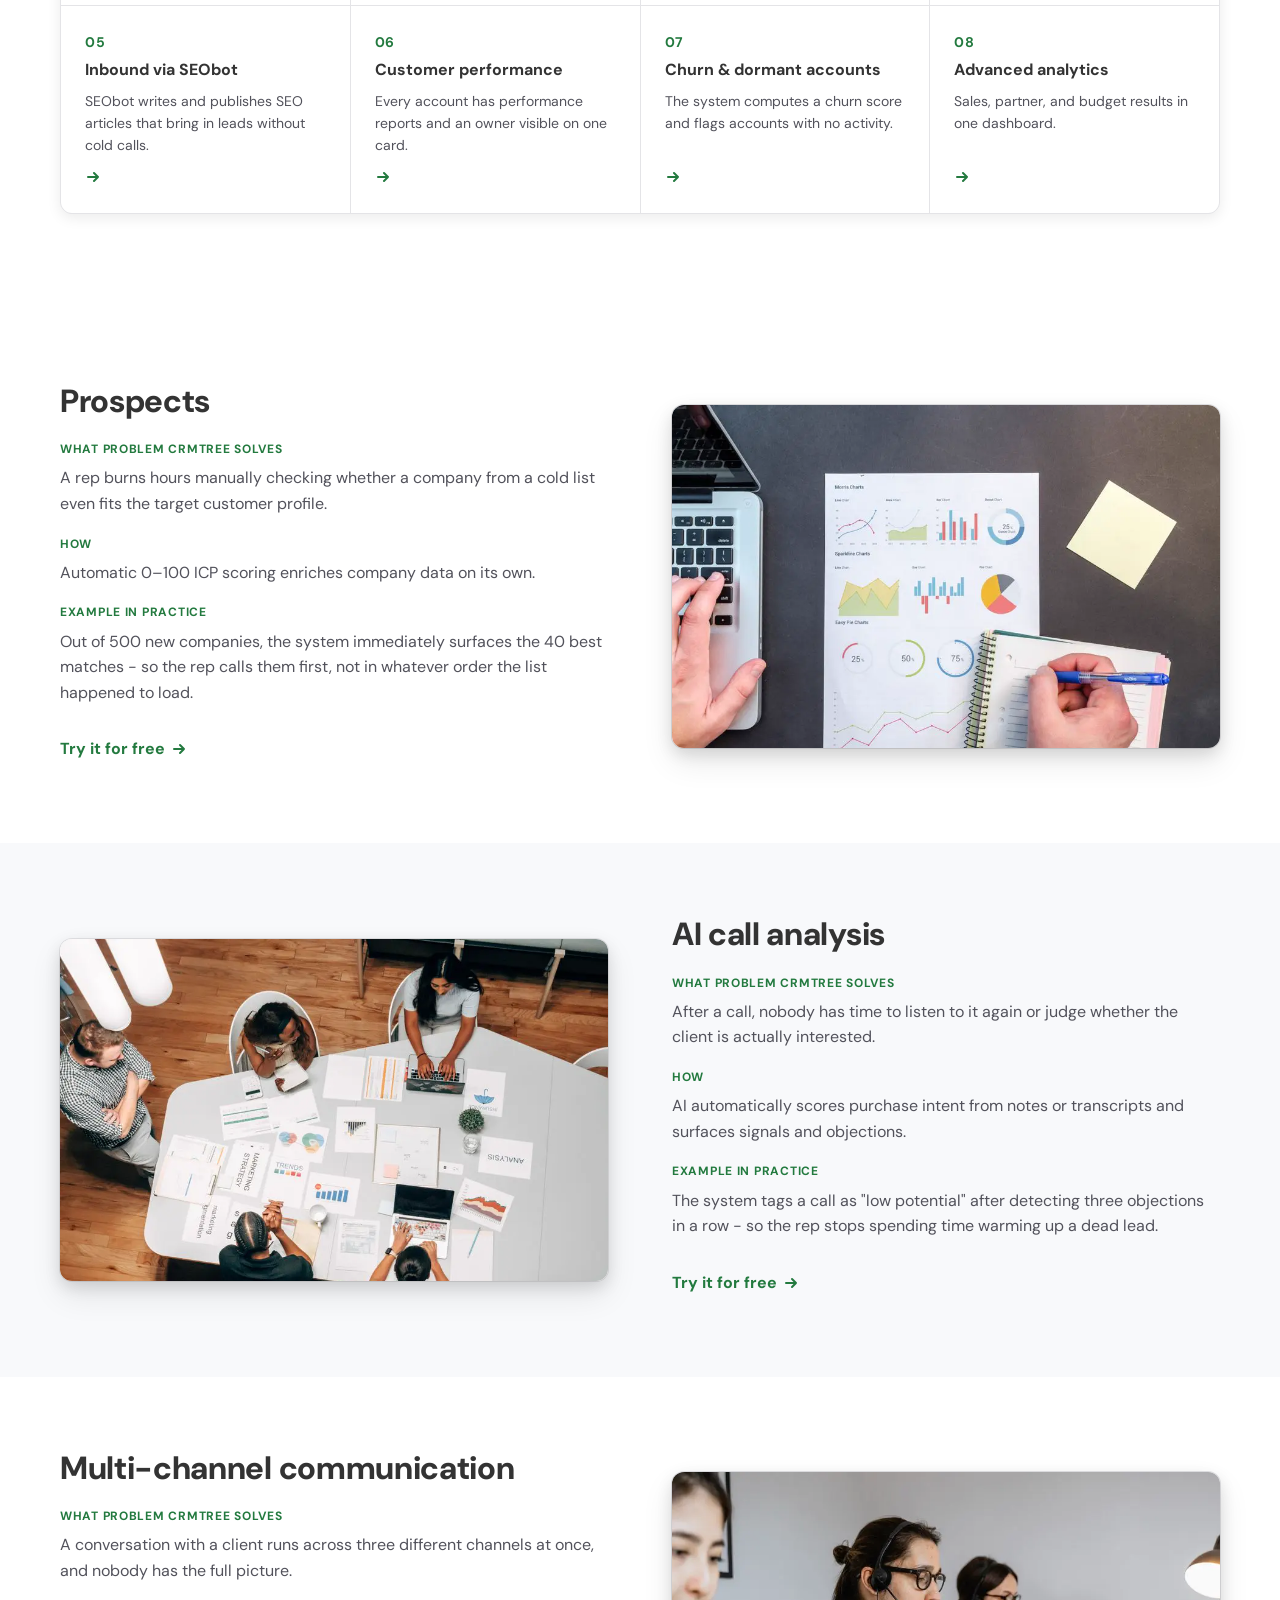
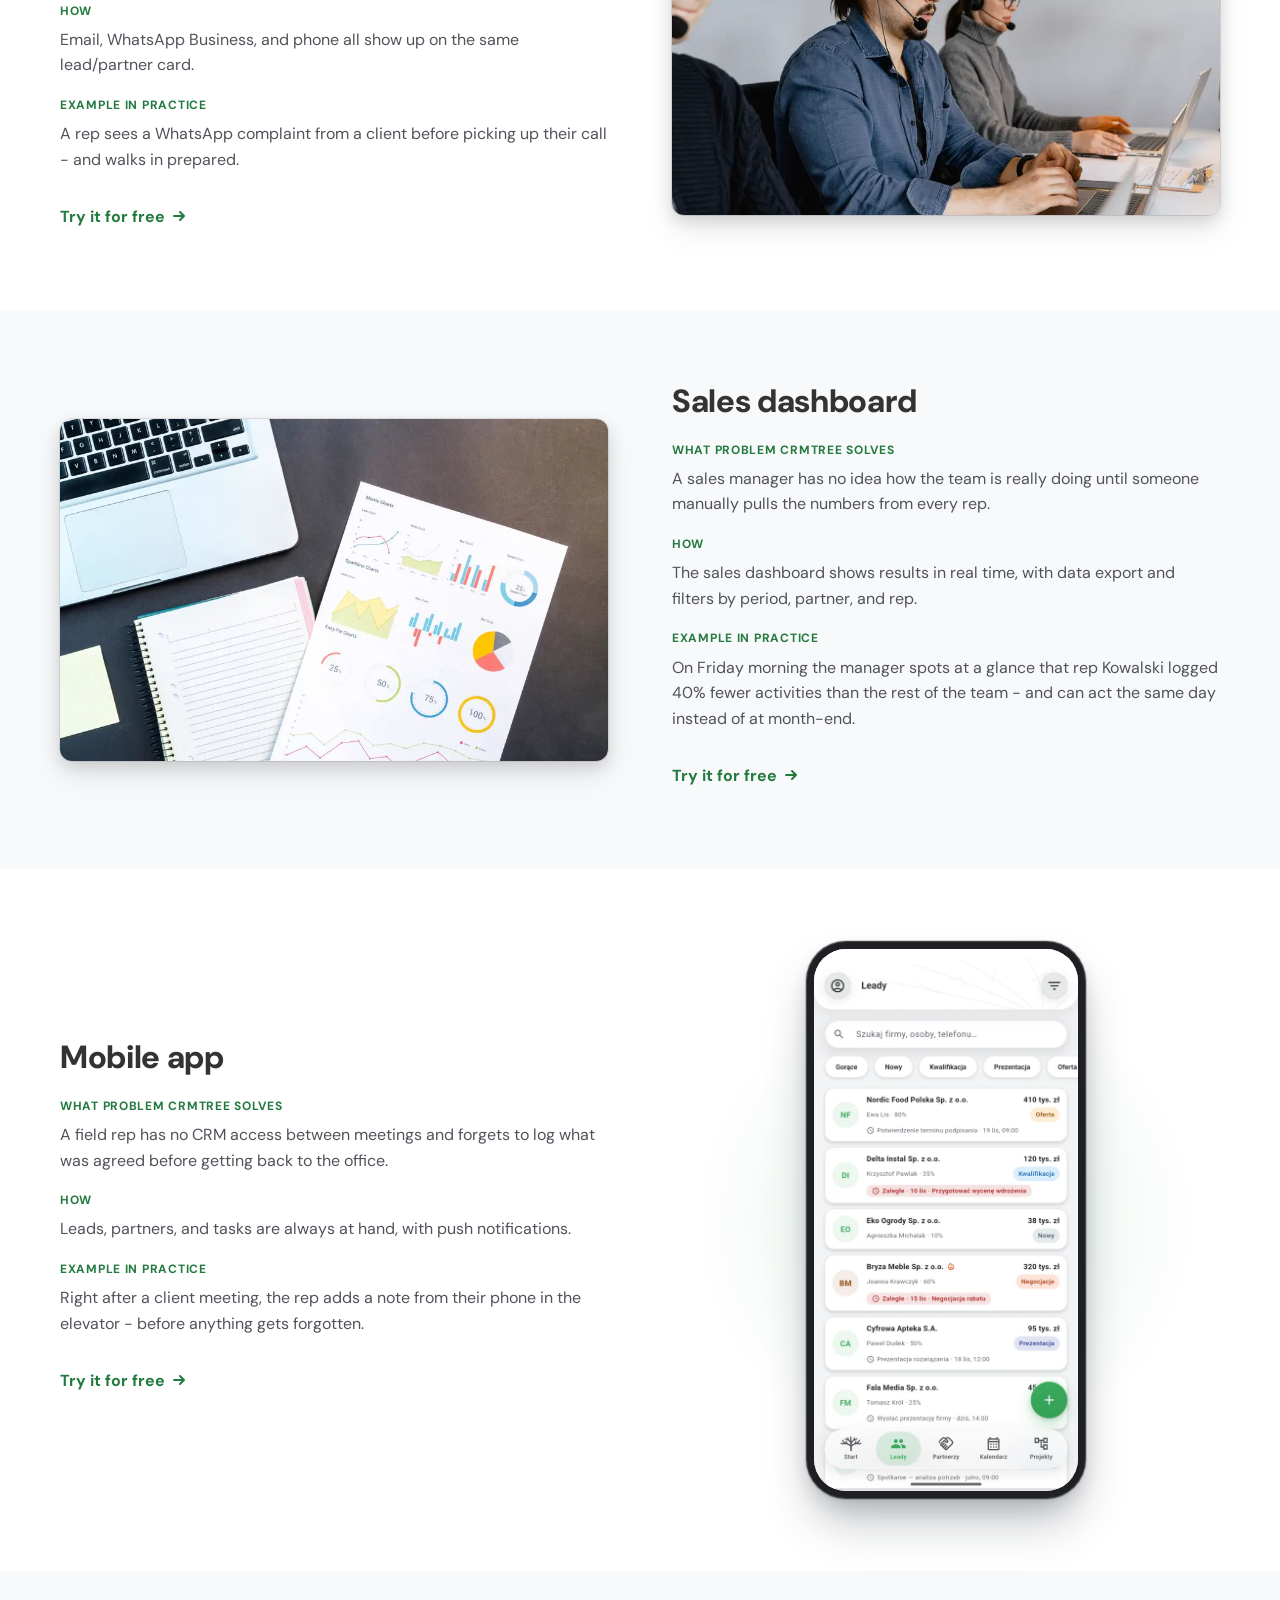
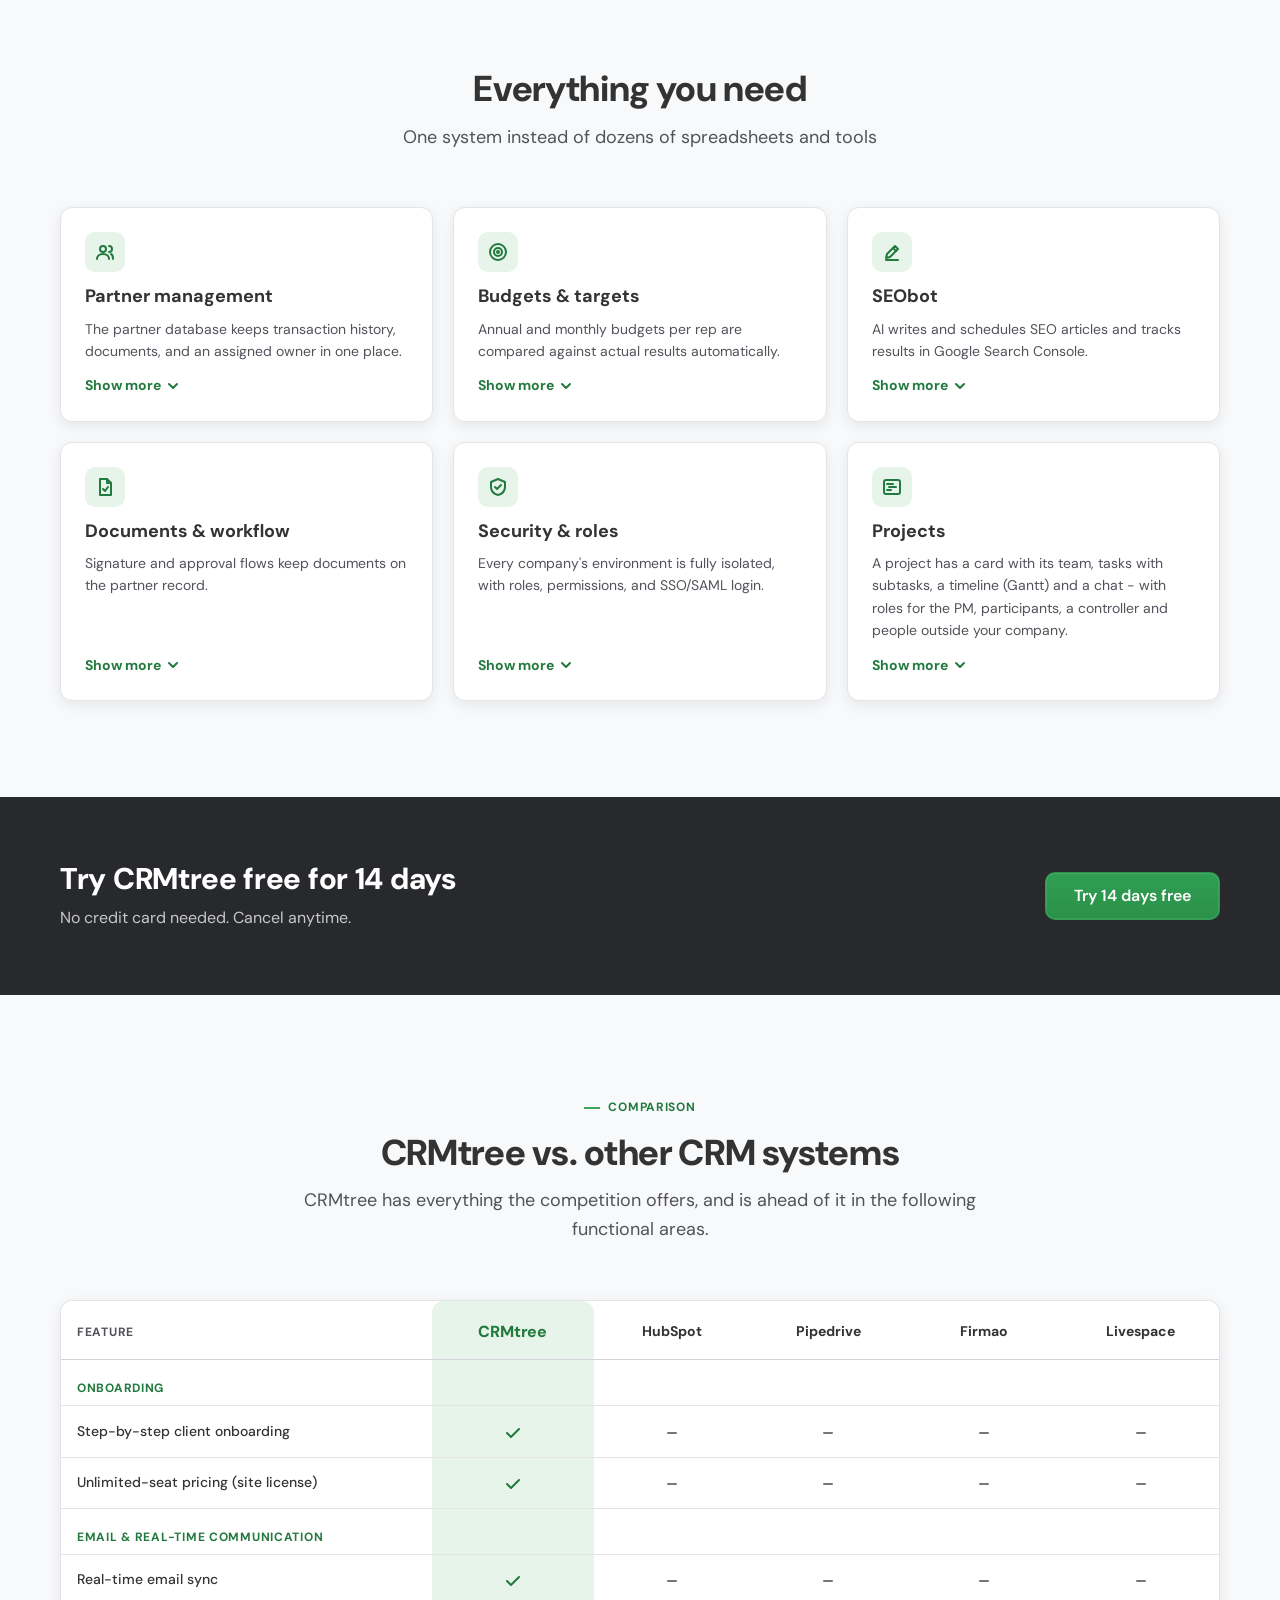
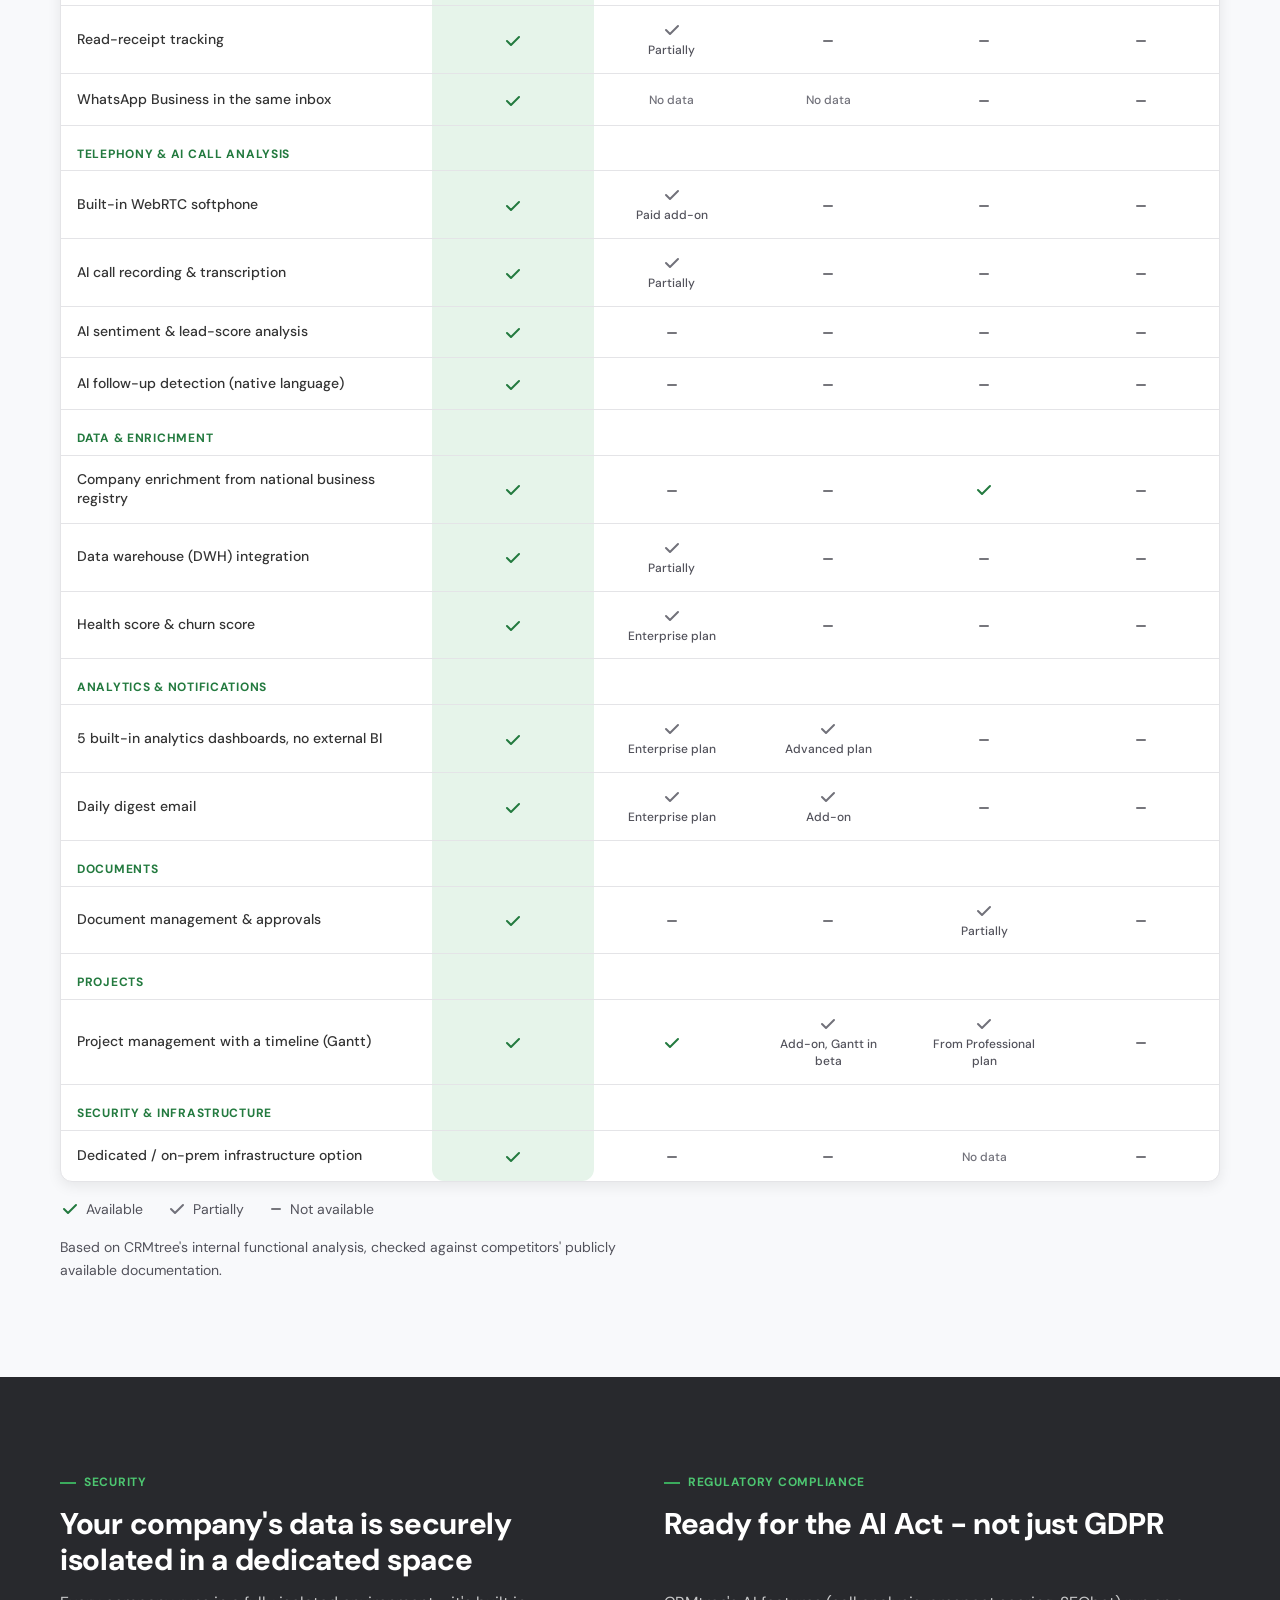
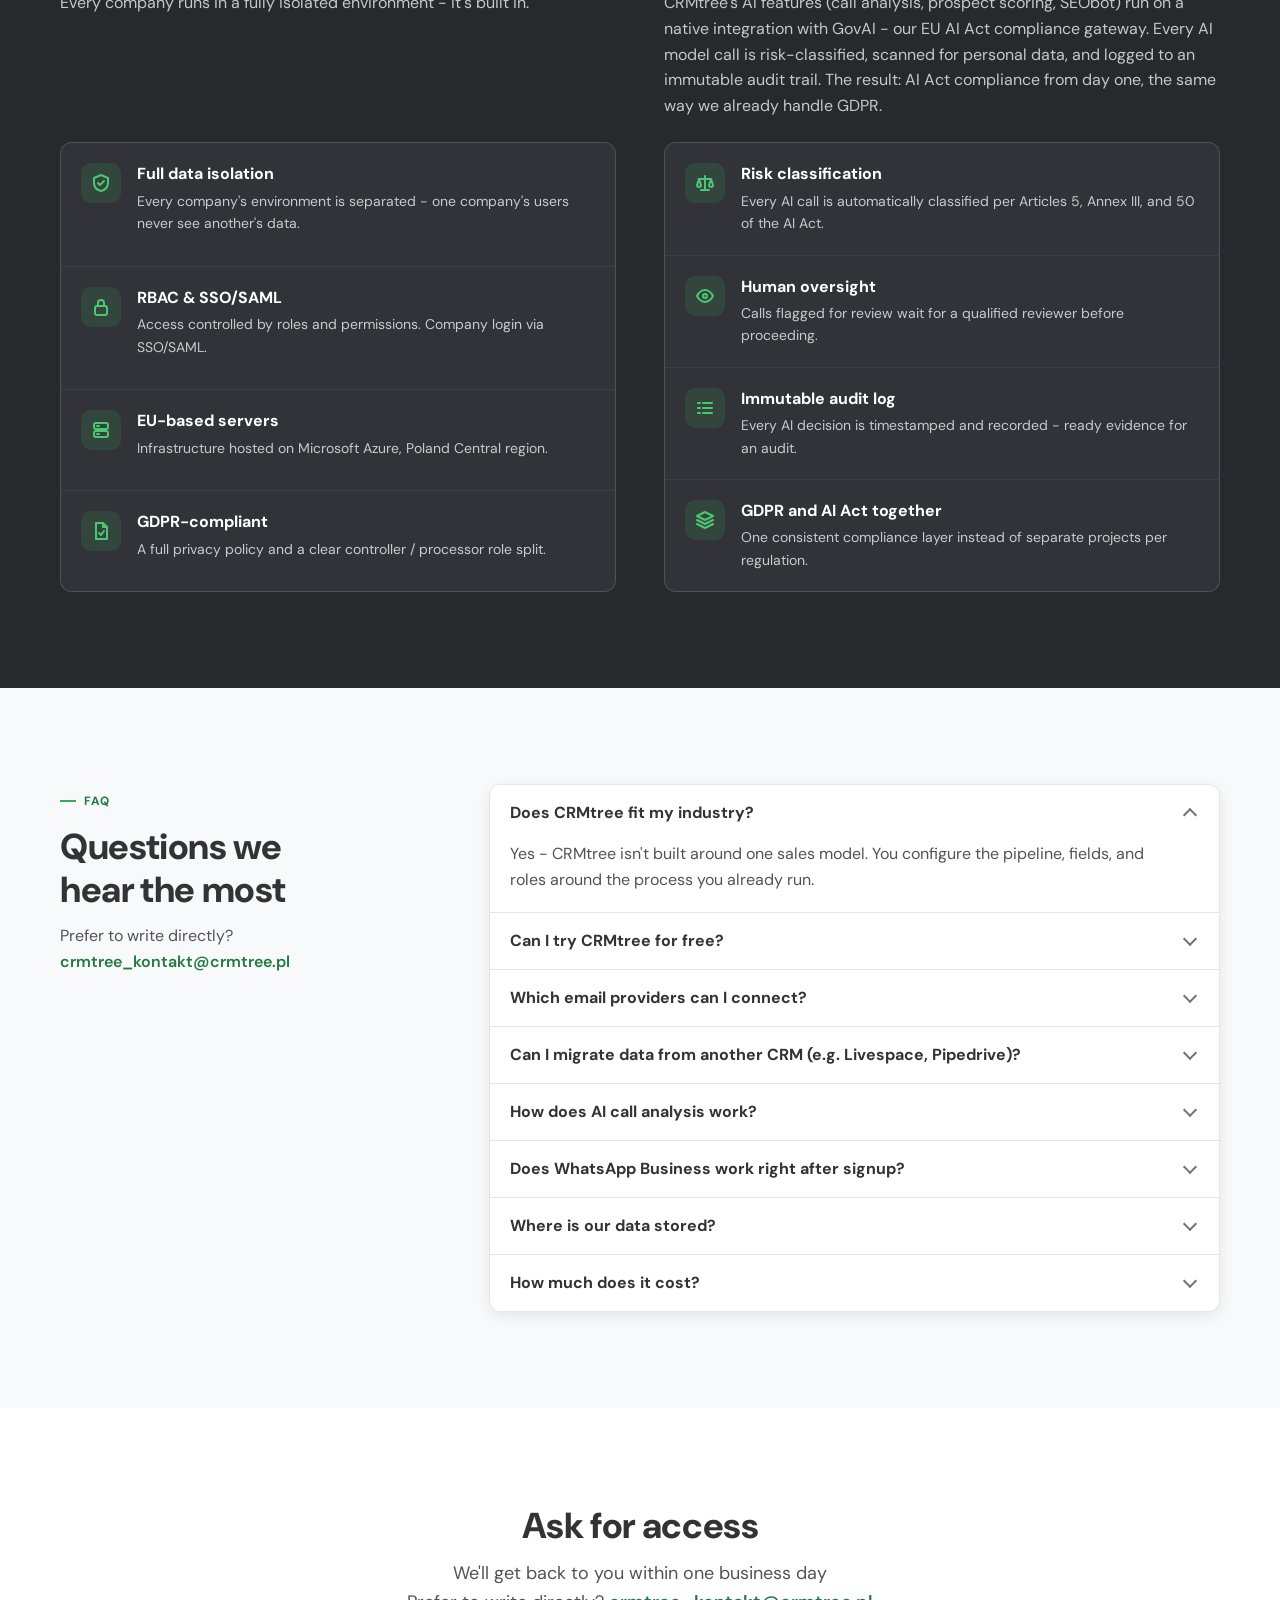
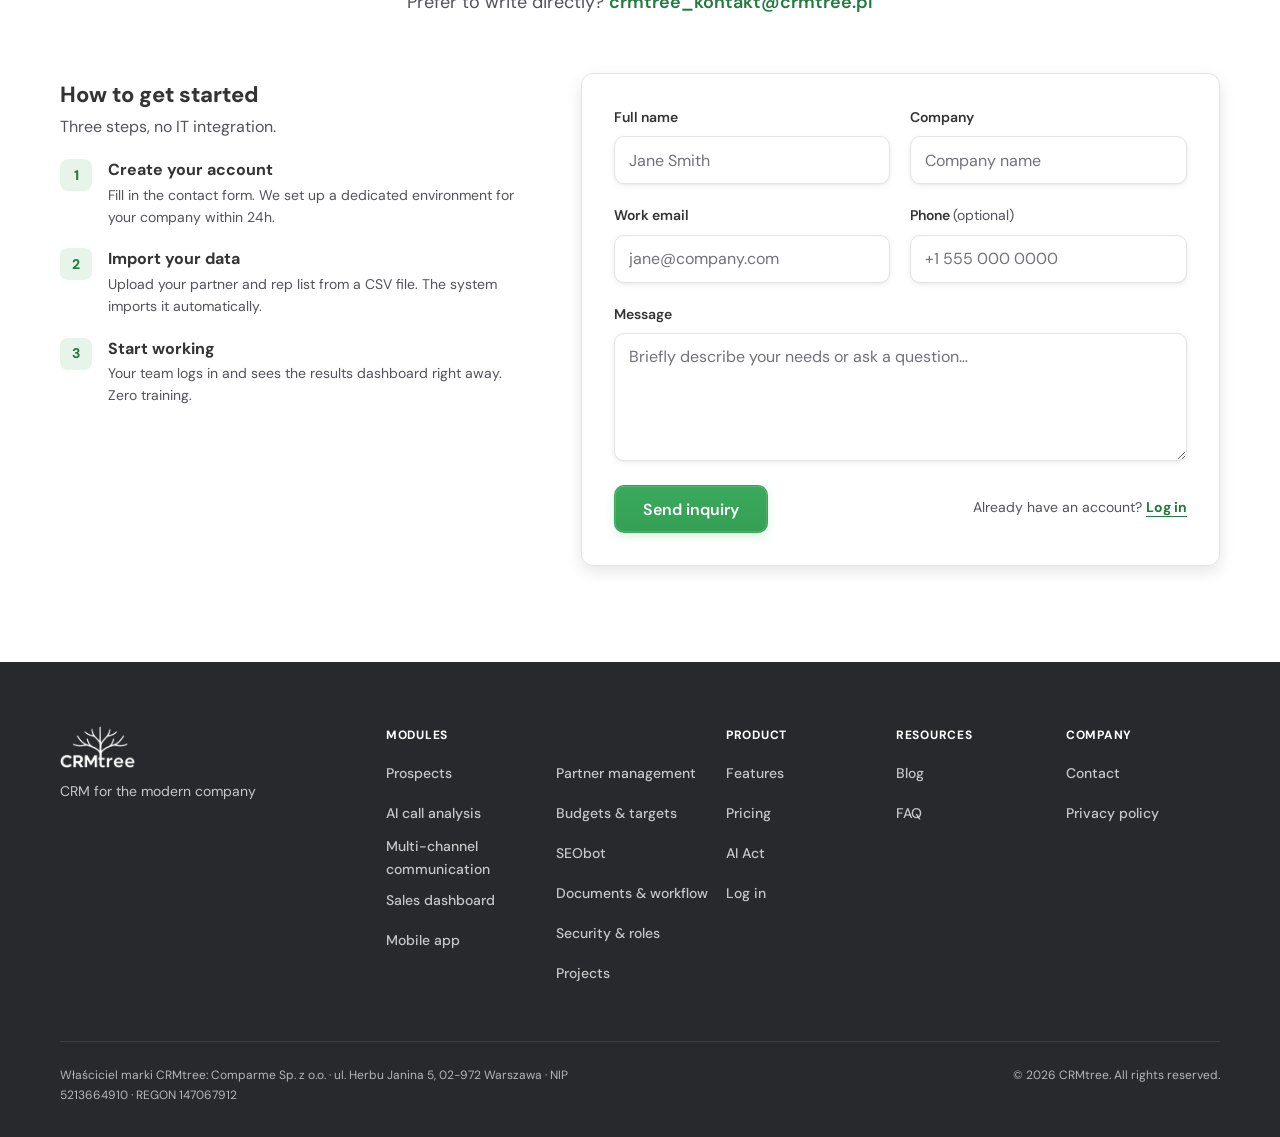
==== commit e26cb41a: "fix(mobile): poprawki z audytu mobilnego - czat: panel zamyka sie po "Napisz do nas", Esc i dotkniec" ====
--- a/public/index.html
+++ b/public/index.html
@@ -145,8 +145,8 @@
           <input type="email" id="trialEmail" name="email" autocomplete="email" required data-i18n-placeholder="trial.email_placeholder" placeholder="Firmowy adres e-mail" />
           <button type="submit" class="btn btn--primary btn--lg" data-i18n="trial.cta">Rozpocznij za darmo</button>
         </form>
-        <div id="trialSuccess" class="form-success" role="status" style="display:none" data-i18n="contact.success">✅ Dziękujemy! Odezwiemy się wkrótce.</div>
-        <div id="trialError" class="form-error" role="alert" style="display:none" data-i18n="contact.error">❌ Coś poszło nie tak. Spróbuj ponownie.</div>
+        <div id="trialSuccess" class="form-success" role="status" style="display:none" data-i18n="contact.success">Dziękujemy! Odezwiemy się wkrótce.</div>
+        <div id="trialError" class="form-error" role="alert" style="display:none" data-i18n="contact.error">Coś poszło nie tak. Spróbuj ponownie.</div>
         <p class="trial__note" data-i18n="trial.note">Nie potrzebujesz karty płatniczej. Zrezygnujesz w każdej chwili.</p>
       </div>
     </div>
@@ -631,8 +631,18 @@
         <h2 id="compareTitle" data-i18n="compare.h2">CRMtree na tle innych systemów CRM</h2>
         <p data-i18n="compare.sub">CRMtree ma wszystko, co konkurencja, a wyprzedza ją w następujących obszarach funkcjonalnych.</p>
       </div>
+      <!-- Telefon: wybór jednego konkurenta (CSS ukrywa pozostałe kolumny, dane zostają w tabeli) -->
+      <div class="compare-pick">
+        <span class="compare-pick__label" id="comparePickLabel" data-i18n="compare.pick_label">Porównaj z</span>
+        <div class="compare-pick__chips" id="comparePick" role="group" aria-labelledby="comparePickLabel">
+          <button type="button" aria-pressed="true" aria-controls="compareTable" data-compare="hubspot">HubSpot</button>
+          <button type="button" aria-pressed="false" aria-controls="compareTable" data-compare="pipedrive">Pipedrive</button>
+          <button type="button" aria-pressed="false" aria-controls="compareTable" data-compare="firmao">Firmao</button>
+          <button type="button" aria-pressed="false" aria-controls="compareTable" data-compare="livespace">Livespace</button>
+        </div>
+      </div>
       <div class="compare-wrap" role="region" aria-labelledby="compareTitle" tabindex="0">
-        <table class="compare">
+        <table class="compare" id="compareTable" data-compare="hubspot">
           <thead>
             <tr>
               <th scope="col" data-i18n="compare.col_feature">Cecha</th>
@@ -684,6 +694,20 @@
       <p class="compare-note" data-i18n="compare.note">Zestawienie na podstawie wewnętrznej analizy funkcjonalnej CRMtree, zweryfikowanej względem publicznie dostępnej dokumentacji konkurentów.</p>
     </div>
   </section>
+  <script>
+    // Porównanie na telefonie: chip wybiera konkurenta widocznego obok CRMtree
+    (function () {
+      var table = document.getElementById('compareTable');
+      var chips = document.querySelectorAll('#comparePick button');
+      if (!table || !chips.length) return;
+      chips.forEach(function (btn) {
+        btn.addEventListener('click', function () {
+          table.setAttribute('data-compare', btn.getAttribute('data-compare'));
+          chips.forEach(function (b) { b.setAttribute('aria-pressed', b === btn ? 'true' : 'false'); });
+        });
+      });
+    })();
+  </script>
 
   <!-- TODO(legal): sformułowania o zgodności z AI Act wymagają przeglądu prawnego przed publikacją,
        tak samo jak przy każdym twierdzeniu o zgodności z regulacją. GovAI = wewnętrzny produkt/bramka
@@ -846,10 +870,10 @@
           <textarea id="message" name="message" rows="4" data-i18n-placeholder="contact.message_ph" placeholder="Opisz krótko swoje potrzeby lub zadaj pytanie…"></textarea>
         </div>
         <div id="formSuccess" class="form-success" role="status" style="display:none" data-i18n="contact.success">
-          ✅ Dziękujemy! Odezwiemy się wkrótce.
+          Dziękujemy! Odezwiemy się wkrótce.
         </div>
         <div id="formError" class="form-error" role="alert" style="display:none" data-i18n="contact.error">
-          ❌ Coś poszło nie tak. Spróbuj ponownie lub napisz bezpośrednio na crmtree_kontakt@crmtree.pl
+          Coś poszło nie tak. Spróbuj ponownie lub napisz bezpośrednio na crmtree_kontakt@crmtree.pl
         </div>
         <div class="contact-form__foot">
           <button type="submit" id="formSubmit" class="btn btn--primary btn--lg" data-i18n="contact.submit">Wyślij zapytanie</button>
@@ -899,8 +923,8 @@
           <p data-i18n="footer.tagline">CRM dla nowoczesnej firmy</p>
         </div>
         <div class="footer__cols">
-          <div class="footer__col footer__col--modules">
-            <p class="footer__heading" data-i18n="footer.col_modules">Moduły</p>
+          <details class="footer__col footer__col--modules" open>
+            <summary class="footer__heading" data-i18n="footer.col_modules">Moduły</summary>
             <ul>
               <li><a href="#f-prospekty" data-i18n="features.f10_t">Prospekty</a></li>
               <li><a href="#f-analiza-ai" data-i18n="features.f5_t">Analiza rozmów AI</a></li>
@@ -914,30 +938,30 @@
               <li><a href="#f-bezpieczenstwo" data-i18n="features.f8_t">Bezpieczeństwo i role</a></li>
               <li><a href="#f-projekty" data-i18n="features.f11_t">Projekty</a></li>
             </ul>
-          </div>
-          <div class="footer__col">
-            <p class="footer__heading" data-i18n="footer.col_product">Produkt</p>
+          </details>
+          <details class="footer__col" open>
+            <summary class="footer__heading" data-i18n="footer.col_product">Produkt</summary>
             <ul>
               <li><a href="#features" data-i18n="footer.features">Funkcje</a></li>
               <li><a href="/pricing.html" data-i18n="footer.pricing">Cennik</a></li>
               <li><a href="#aiact" data-i18n="footer.aiact">AI Act</a></li>
               <li><a href="https://demo.crmtree.pl/login" data-i18n="footer.login">Zaloguj się</a></li>
             </ul>
-          </div>
-          <div class="footer__col">
-            <p class="footer__heading" data-i18n="footer.col_resources">Zasoby</p>
+          </details>
+          <details class="footer__col" open>
+            <summary class="footer__heading" data-i18n="footer.col_resources">Zasoby</summary>
             <ul>
               <li><a href="/blog" data-i18n="footer.blog">Blog</a></li>
               <li><a href="#faq" data-i18n="footer.faq">FAQ</a></li>
             </ul>
-          </div>
-          <div class="footer__col">
-            <p class="footer__heading" data-i18n="footer.col_company">Firma</p>
+          </details>
+          <details class="footer__col" open>
+            <summary class="footer__heading" data-i18n="footer.col_company">Firma</summary>
             <ul>
               <li><a href="#contact" data-i18n="footer.contact">Kontakt</a></li>
               <li><a href="/polityka-prywatnosci.html" data-i18n="footer.privacy">Polityka prywatności</a></li>
             </ul>
-          </div>
+          </details>
         </div>
       </div>
       <div class="footer__bottom">
@@ -958,7 +982,7 @@
           <span class="chat-panel__status"><span class="chat-panel__status-dot"></span><span data-i18n="chat.status">Online teraz</span></span>
         </div>
       </div>
-      <p class="chat-panel__msg" data-i18n="chat.msg1">Cześć! 👋 Chętnie odpowiemy, czego szukasz albo co chcesz usprawnić w swojej sprzedaży.</p>
+      <p class="chat-panel__msg" data-i18n="chat.msg1">Cześć! Chętnie odpowiemy, czego szukasz albo co chcesz usprawnić w swojej sprzedaży.</p>
       <p class="chat-panel__msg chat-panel__msg--soft" data-i18n="chat.msg2">Możemy też od razu umówić 14-dniowy dostęp testowy.</p>
       <a href="#contact" class="btn btn--primary" data-i18n="chat.cta">Napisz do nas</a>
     </div>
--- a/public/style.css
+++ b/public/style.css
@@ -181,7 +181,7 @@
 /* Logo białe na przezroczystym tle — bez prostokąta; rozmiar jak na produkcji (~76×42) */
 .navbar__logo-img { height: 42px; width: auto; display: block; }
 
-.navbar__cta { margin-left: auto; min-height: 40px; padding: 8px 14px; }
+.navbar__cta { margin-left: auto; min-height: 44px; padding: 8px 14px; }
 .navbar__toggle {
   display: inline-flex; align-items: center; justify-content: center; flex-shrink: 0;
   width: 44px; height: 44px; margin-right: -8px; border-radius: var(--radius-btn);
@@ -197,6 +197,8 @@
 html.nav-open { overflow: hidden; }
 /* Menu otwarte: w pasku zostaje logo i ✕ — jedyne „Wypróbuj” jest na dole menu */
 body.nav-open .navbar__cta { visibility: hidden; }
+/* Na stronie głównej „Wypróbuj” w pasku pokazuje się dopiero, gdy przycisk w hero zniknie z ekranu */
+.navbar__cta.is-hidden { visibility: hidden; }
 
 @media (max-width: 1199px) {
   .navbar__menu {
@@ -467,13 +469,20 @@
 input:hover, textarea:hover { border-color: var(--gray-300); }
 input:focus, textarea:focus { outline: none; border-color: var(--brand); box-shadow: var(--shadow-field), var(--ring); }
 input:focus-visible, textarea:focus-visible { outline: none; }
-input:user-invalid, textarea:user-invalid { border-color: var(--danger); }
+input:user-invalid, textarea:user-invalid { border-color: var(--danger); box-shadow: var(--shadow-field), 0 0 0 4px rgba(220,38,38,.12); }
 input:user-invalid:focus, textarea:user-invalid:focus { box-shadow: var(--shadow-field), 0 0 0 4px rgba(220,38,38,.16); }
 textarea { resize: vertical; min-height: 128px; }
 
 .form-success, .form-error { border-radius: var(--radius-btn); padding: 12px 16px; font-size: 14px; font-weight: 500; margin-bottom: 12px; }
 .form-success { background: var(--brand-pale); border: 1px solid var(--brand-muted); color: #1B5E31; }
 .form-error   { background: #FEF2F2; border: 1px solid #FECACA; color: #991B1B; }
+/* Ikona linią przed komunikatem (zamiast emoji w tekście) */
+.form-success::before, .form-error::before {
+  content: ''; display: inline-block; width: 16px; height: 16px; margin-right: 8px; vertical-align: -2px;
+  background: currentColor; -webkit-mask: var(--msg-icon) center / contain no-repeat; mask: var(--msg-icon) center / contain no-repeat;
+}
+.form-success { --msg-icon: url("data:image/svg+xml,%3Csvg xmlns='http://www.w3.org/2000/svg' viewBox='0 0 16 16' fill='none' stroke='%23000' stroke-width='1.6' stroke-linecap='round' stroke-linejoin='round'%3E%3Ccircle cx='8' cy='8' r='6.5'/%3E%3Cpath d='M5 8.2l2 2 4-4.2'/%3E%3C/svg%3E"); }
+.form-error { --msg-icon: url("data:image/svg+xml,%3Csvg xmlns='http://www.w3.org/2000/svg' viewBox='0 0 16 16' fill='none' stroke='%23000' stroke-width='1.6' stroke-linecap='round' stroke-linejoin='round'%3E%3Ccircle cx='8' cy='8' r='6.5'/%3E%3Cpath d='M8 4.8v3.8M8 11.2h.01'/%3E%3C/svg%3E"); }
 
 /* ── TRIAL ───────────────────────────────────────────────────────── */
 .trial { background: var(--graphite); color: var(--on-dark); padding: var(--section-y) 0; }
@@ -486,6 +495,7 @@
 .trial-form input { flex: 1 1 260px; border-color: transparent; box-shadow: none; }
 .trial-form input:hover { border-color: transparent; }
 .trial-form input:focus { border-color: var(--brand-light); box-shadow: 0 0 0 4px rgba(77,198,113,.32); }
+.trial-form input:user-invalid { border-color: var(--danger); box-shadow: 0 0 0 4px rgba(248,113,113,.32); }
 .trial-form .btn { flex: 0 0 auto; }
 .trial__note { font-size: 14px; color: var(--on-dark-muted); margin-top: 12px; }
 .trial .form-success, .trial .form-error { max-width: 520px; margin-top: 12px; }
@@ -510,6 +520,12 @@
 .cycle__num { font-size: 14px; font-weight: 700; color: var(--brand-text); line-height: 1.2; letter-spacing: .04em; }
 .cycle__stage h3 { font-size: 16px; font-weight: 700; color: var(--ink); line-height: 1.4; }
 .cycle__stage p { font-size: 14px; color: var(--text-muted); line-height: 1.6; }
+@media (max-width: 559px) {
+  /* Strzałka w jednym wierszu z numerem - karta krótsza o linię */
+  .cycle__stage { display: grid; grid-template-columns: minmax(0, 1fr) auto; column-gap: 8px; row-gap: 8px; }
+  .cycle__stage > :not(.cycle__go) { grid-column: 1; }
+  .cycle__go { grid-column: 2; grid-row: 1; margin: 0; padding: 0; align-self: center; }
+}
 @media (min-width: 560px)  { .cycle { grid-template-columns: repeat(2, 1fr); } }
 @media (min-width: 1024px) { .cycle { grid-template-columns: repeat(4, 1fr); } .cycle__stage { padding: 28px 24px; } }
 
@@ -615,9 +631,9 @@
 }
 
 /* ── TABELA PORÓWNANIA ───────────────────────────────────────────────
-   ≥720px: tabela jak w porównaniach planów — kolumna CRMtree podświetlona na całej
+   ≥768px: tabela jak w porównaniach planów — kolumna CRMtree podświetlona na całej
    wysokości, nagłówek przyklejony pod paskiem menu, ikony linią zamiast znaków.
-   <720px: grupa = jedna karta, cecha = wiersz z CRMtree i 4 konkurentami.  */
+   <768px: ta sama tabela, 3 kolumny: Cecha | CRMtree | konkurent wybrany chipem.  */
 .compare-section { background: var(--page-bg); padding: var(--section-y) 0; }
 .compare-wrap {
   border: 1px solid var(--border); border-radius: var(--radius);
@@ -671,46 +687,60 @@
 .compare-legend li { display: inline-flex; align-items: center; gap: 6px; }
 .compare-note { font-size: 14px; color: var(--text-muted); margin-top: 16px; max-width: 44em; }
 
-@media (min-width: 720px) and (max-width: 1023px) {
+@media (min-width: 768px) and (max-width: 1023px) {
   table.compare th, table.compare td { padding: 12px 10px; }
   table.compare thead th { padding: 16px 10px 12px; }
 }
 
-@media (max-width: 719px) {
-  .compare-wrap { border: 0; box-shadow: none; background: transparent; border-radius: 0; }
-  table.compare, table.compare tbody, table.compare tr, table.compare td, table.compare th { display: block; width: 100%; }
-  table.compare thead { display: none; } /* etykiety kolumn są w data-label każdej komórki */
-  /* Wiersze jednej grupy sklejone w jedną kartę */
-  table.compare tbody tr {
-    background: var(--surface); border: 1px solid var(--border); border-top: 0;
-    box-shadow: 0 4px 14px rgba(0,0,0,.05);
-  }
-  table.compare tbody tr.compare-group { background: none; border: 0; box-shadow: none; margin: 28px 0 8px; }
-  table.compare tbody tr.compare-group:first-child { margin-top: 0; }
-  table.compare tbody tr.compare-group + tr { border-top: 1px solid var(--border); border-radius: var(--radius) var(--radius) 0 0; }
-  table.compare tbody tr:not(.compare-group):has(+ tr.compare-group), table.compare tbody tr:last-child { border-radius: 0 0 var(--radius) var(--radius); }
-  table.compare tbody tr.compare-group + tr:has(+ tr.compare-group), table.compare tbody tr.compare-group + tr:last-child { border-radius: var(--radius); }
-  tr.compare-group th { padding: 0 4px; border: 0; }
-  tr.compare-group td { display: none; }
-  table.compare td { border-bottom: 0; padding: 10px 16px; }
-  table.compare tbody tr:last-child > * { border-radius: 0; }
-  table.compare tbody td:first-child { font-weight: 700; font-size: 16px; padding: 16px 16px 8px; }
-  table.compare tbody tr:not(.compare-group) { display: grid; grid-template-columns: repeat(4, minmax(0, 1fr)); padding-bottom: 8px; }
-  table.compare td:first-child, table.compare td.col-us { grid-column: 1 / -1; }
-  table.compare td[data-label] {
-    display: flex; flex-direction: column; align-items: flex-start; gap: 4px; padding: 6px 4px;
-    font-size: 12px; line-height: 1.4; overflow-wrap: break-word; text-align: left;
-  }
-  table.compare td[data-label] .cmp { align-items: flex-start; }
-  table.compare td[data-label]:nth-child(3) { padding-left: 16px; }
-  table.compare td[data-label]:last-child { padding-right: 12px; }
-  table.compare td[data-label]::before { content: attr(data-label); color: var(--text-muted); font-size: 12px; font-weight: 500; }
-  table.compare td.col-us[data-label] {
-    flex-direction: row; justify-content: space-between; align-items: center; gap: 16px;
-    margin: 0 16px 8px; width: auto; padding: 8px 12px; font-size: 14px; border-radius: var(--radius-sm);
-  }
-  table.compare tbody tr:last-child td.col-us { border-radius: var(--radius-sm); }
-  table.compare td.col-us[data-label]::before { color: var(--brand-text); font-size: 14px; font-weight: 700; }
+/* Telefon (<768px): wzorzec „porównaj z” - Cecha | CRMtree | wybrany konkurent.
+   Wszystkie kolumny zostają w HTML; chipy nad tabelą ustawiają data-compare,
+   a CSS pokazuje tylko kolumnę wybranego konkurenta. */
+.compare-pick { margin: -16px 0 16px; }
+.compare-pick__label { display: block; font-size: 14px; font-weight: 600; color: var(--text-muted); margin-bottom: 8px; }
+.compare-pick__chips {
+  display: flex; gap: 2px; padding: 4px; overflow-x: auto; scrollbar-width: none;
+  background: var(--surface); border: 1px solid var(--border); border-radius: 999px; box-shadow: var(--shadow-field);
+}
+.compare-pick__chips::-webkit-scrollbar { display: none; }
+.compare-pick__chips button {
+  flex: 1 1 0; min-width: 0; min-height: 44px; padding: 0 8px; border: 0; border-radius: 999px; background: none;
+  font-family: inherit; font-size: 14px; font-weight: 600; line-height: 1.2; color: var(--text-muted);
+  white-space: nowrap; cursor: pointer; transition: background-color .15s, color .15s;
+}
+.compare-pick__chips button:hover { color: var(--ink); }
+.compare-pick__chips button[aria-pressed="true"] { background: var(--brand-pale); color: var(--brand-text); }
+.compare-pick__chips button:focus-visible { outline-offset: -2px; border-radius: 999px; }
+@media (min-width: 768px) { .compare-pick { display: none; } }
+
+@media (max-width: 767px) {
+  table.compare th, table.compare td { padding: 8px 12px; }
+  table.compare tbody td { height: 52px; }
+  table.compare thead th { padding: 14px 12px 12px; }
+  table.compare thead th:first-child { width: 50%; }
+  table.compare thead th.col-us { width: 25%; }
+  table.compare tbody td:first-child { font-size: 14px; }
+  table.compare th, table.compare td { overflow-wrap: anywhere; hyphens: auto; }
+  tr.compare-group th { padding: 20px 12px 8px; }
+  tr.compare-group > * { border-bottom: 0; }
+  tr.compare-group > td[colspan] { display: none; }
+  /* Tylko kolumna wybranego konkurenta */
+  table.compare thead th:nth-child(n+3),
+  table.compare tbody tr:not(.compare-group) > td:nth-child(n+3) { display: none; }
+  table.compare thead th:nth-child(n+3) { border-top-right-radius: var(--radius); }
+  table.compare tbody tr:last-child > td:nth-child(n+3) { border-bottom-right-radius: var(--radius); }
+  table.compare[data-compare="hubspot"] thead th:nth-child(3),
+  table.compare[data-compare="hubspot"] tbody tr:not(.compare-group) > td:nth-child(3),
+  table.compare[data-compare="pipedrive"] thead th:nth-child(4),
+  table.compare[data-compare="pipedrive"] tbody tr:not(.compare-group) > td:nth-child(4),
+  table.compare[data-compare="firmao"] thead th:nth-child(5),
+  table.compare[data-compare="firmao"] tbody tr:not(.compare-group) > td:nth-child(5),
+  table.compare[data-compare="livespace"] thead th:nth-child(6),
+  table.compare[data-compare="livespace"] tbody tr:not(.compare-group) > td:nth-child(6) { display: table-cell; }
+}
+
+/* Akapity treści na telefonie 16/26 px jak reszta strony */
+@media (max-width: 767px) {
+  .cycle__stage p, .sec-item p, .contact-step p, .module-tile__lead { font-size: 16px; line-height: 26px; }
 }
 
 /* ── BEZPIECZEŃSTWO + AI ACT ─────────────────────────────────────── */
@@ -854,6 +884,26 @@
   text-decoration: none; color: var(--on-dark-muted); font-size: 14px; font-weight: 500; transition: color .15s;
 }
 .footer__col a:hover { color: var(--on-dark); }
+@media (max-width: 1023px) { .footer__col a { min-height: 44px; } }
+/* Kolumna = <details>: na desktopie zawsze otwarta i wygląda jak dawniej (nav.js),
+   na telefonie zwinięta, nagłówek 48px ze strzałką. Linki zostają w HTML. */
+summary.footer__heading { display: block; list-style: none; }
+summary.footer__heading::-webkit-details-marker { display: none; }
+@media (min-width: 768px) { summary.footer__heading { pointer-events: none; } }
+@media (max-width: 767px) {
+  .footer__cols { grid-template-columns: minmax(0, 1fr); gap: 0; }
+  details.footer__col { border-bottom: 1px solid rgba(255,255,255,.1); }
+  details.footer__col:first-child { border-top: 1px solid rgba(255,255,255,.1); }
+  summary.footer__heading {
+    display: flex; align-items: center; justify-content: space-between; min-height: 48px; margin: 0; cursor: pointer;
+  }
+  summary.footer__heading::after {
+    content: ''; width: 8px; height: 8px; margin-right: 4px; border-right: 2px solid currentColor; border-bottom: 2px solid currentColor;
+    transform: translateY(-2px) rotate(45deg); transition: transform .2s;
+  }
+  details.footer__col[open] > summary.footer__heading::after { transform: translateY(2px) rotate(-135deg); }
+  details.footer__col > ul { padding-bottom: 12px; }
+}
 .footer__bottom {
   display: flex; flex-direction: column; gap: 8px; padding-top: 24px;
   border-top: 1px solid rgba(255,255,255,.1);
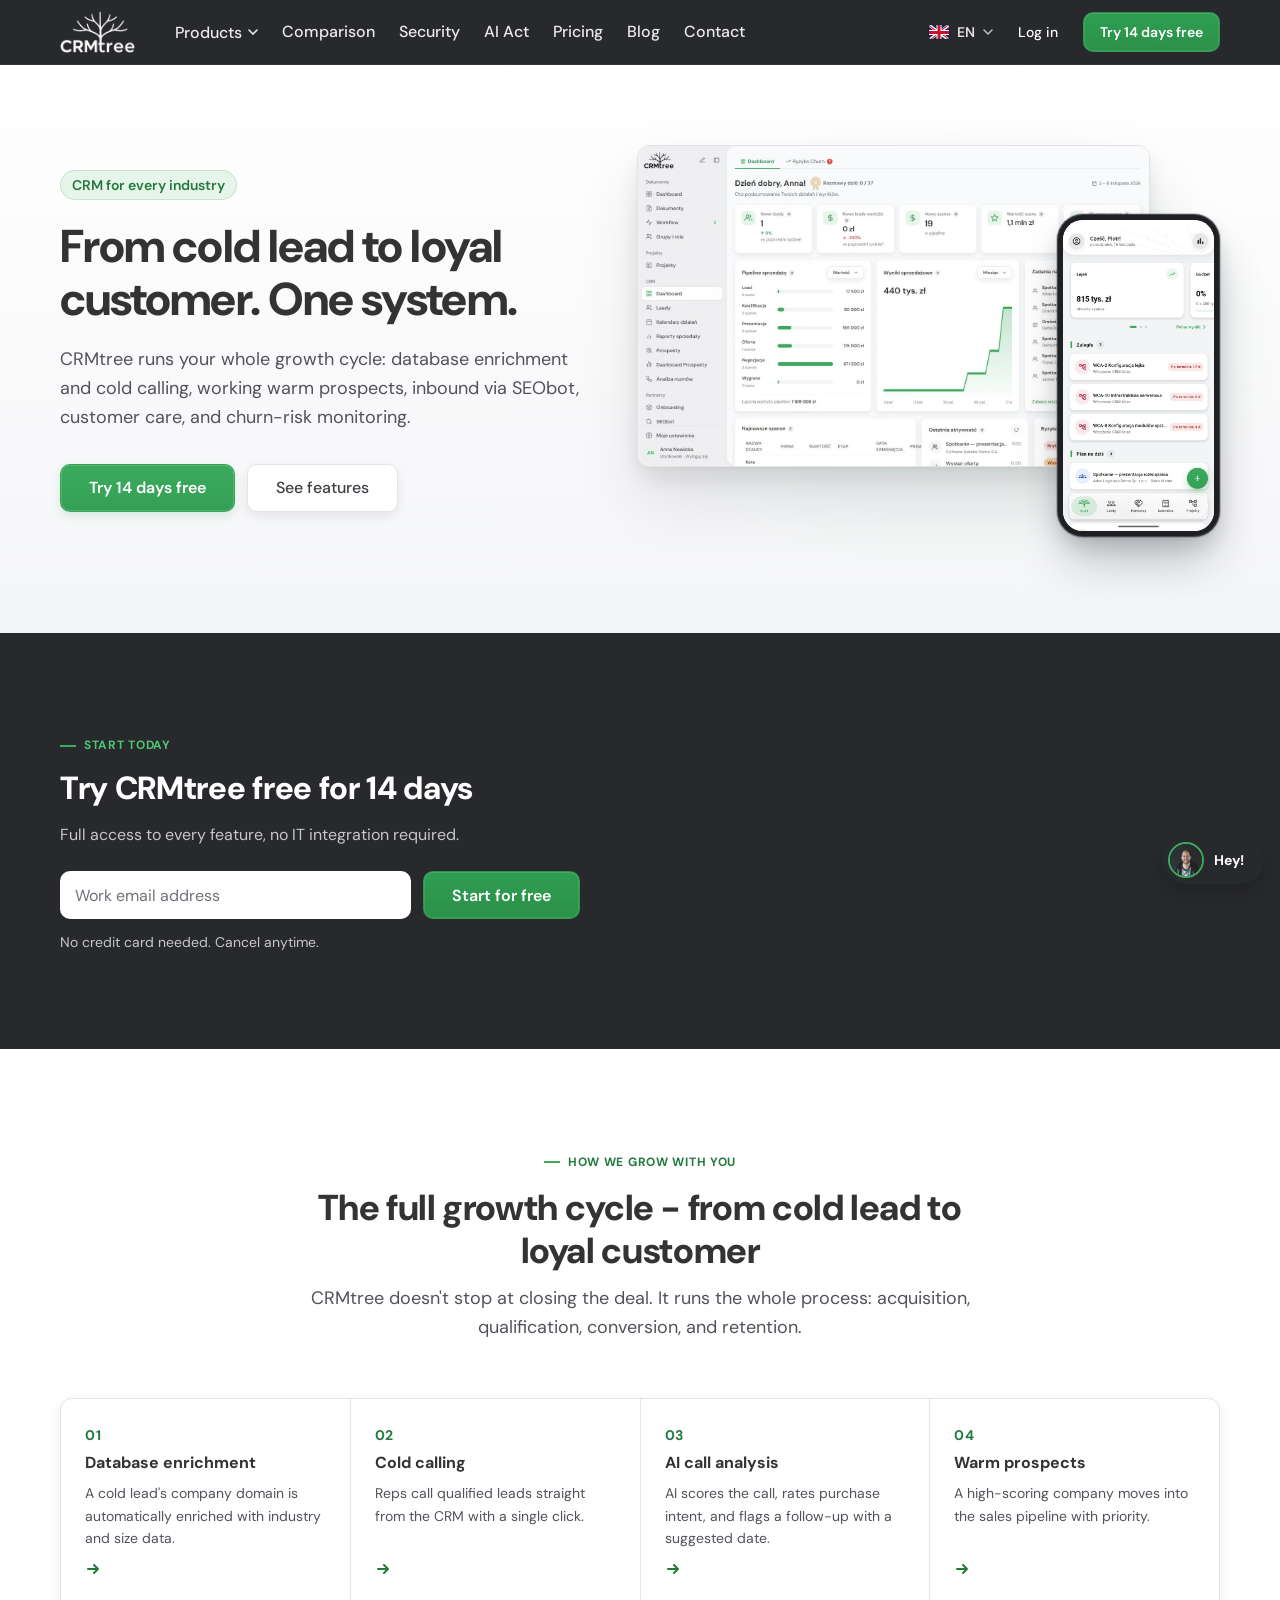
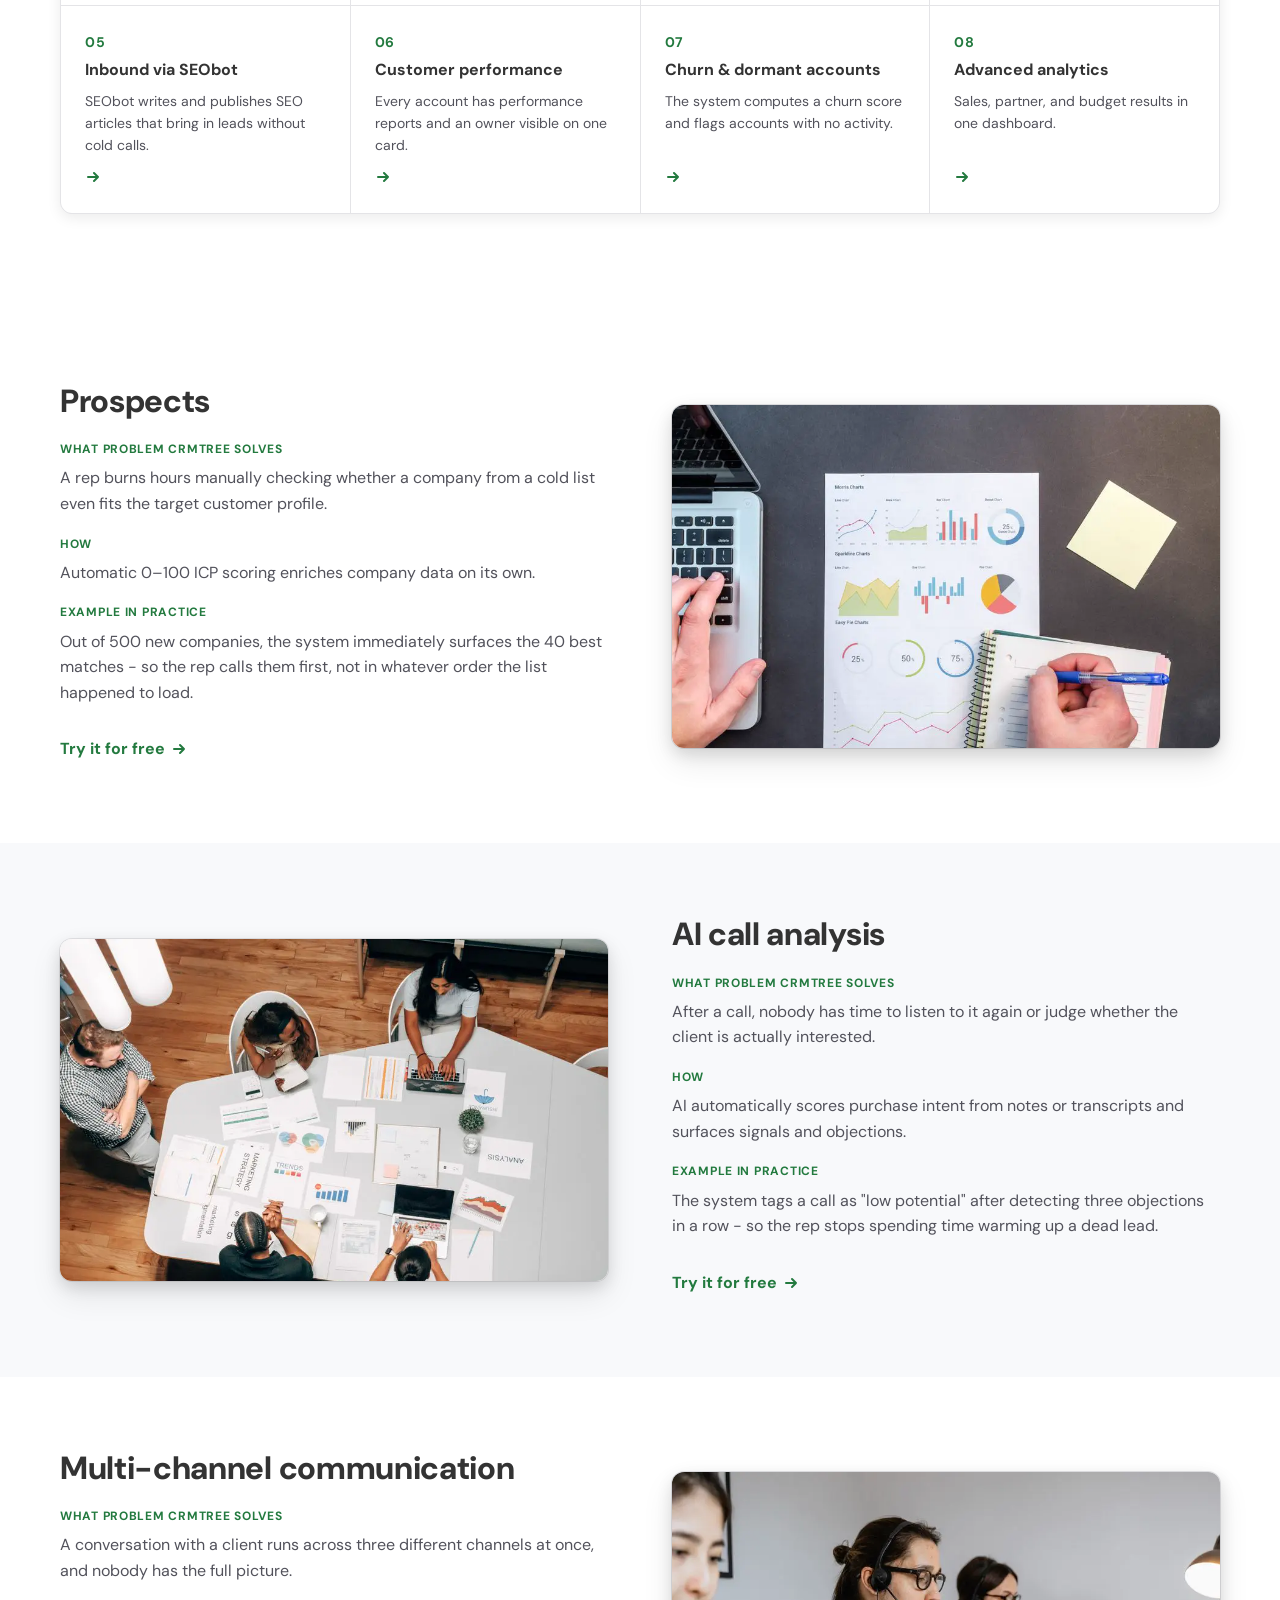
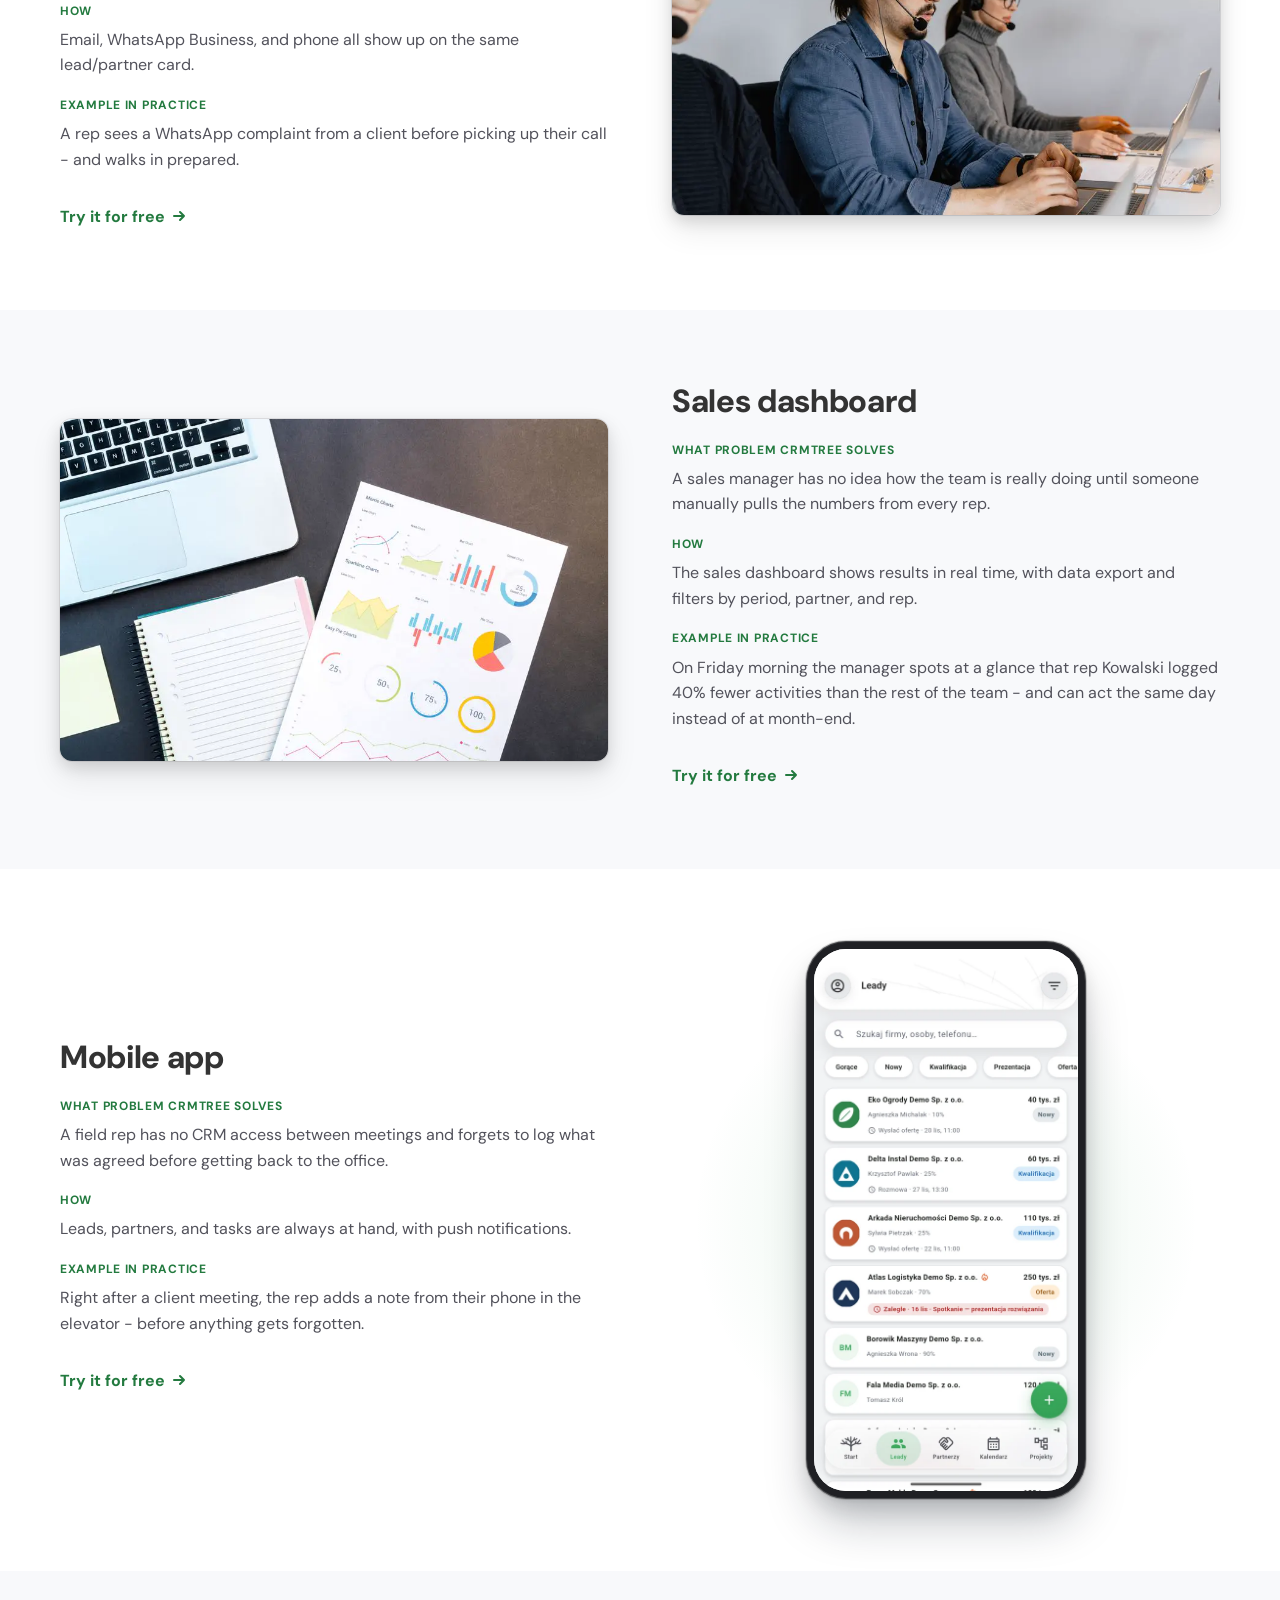
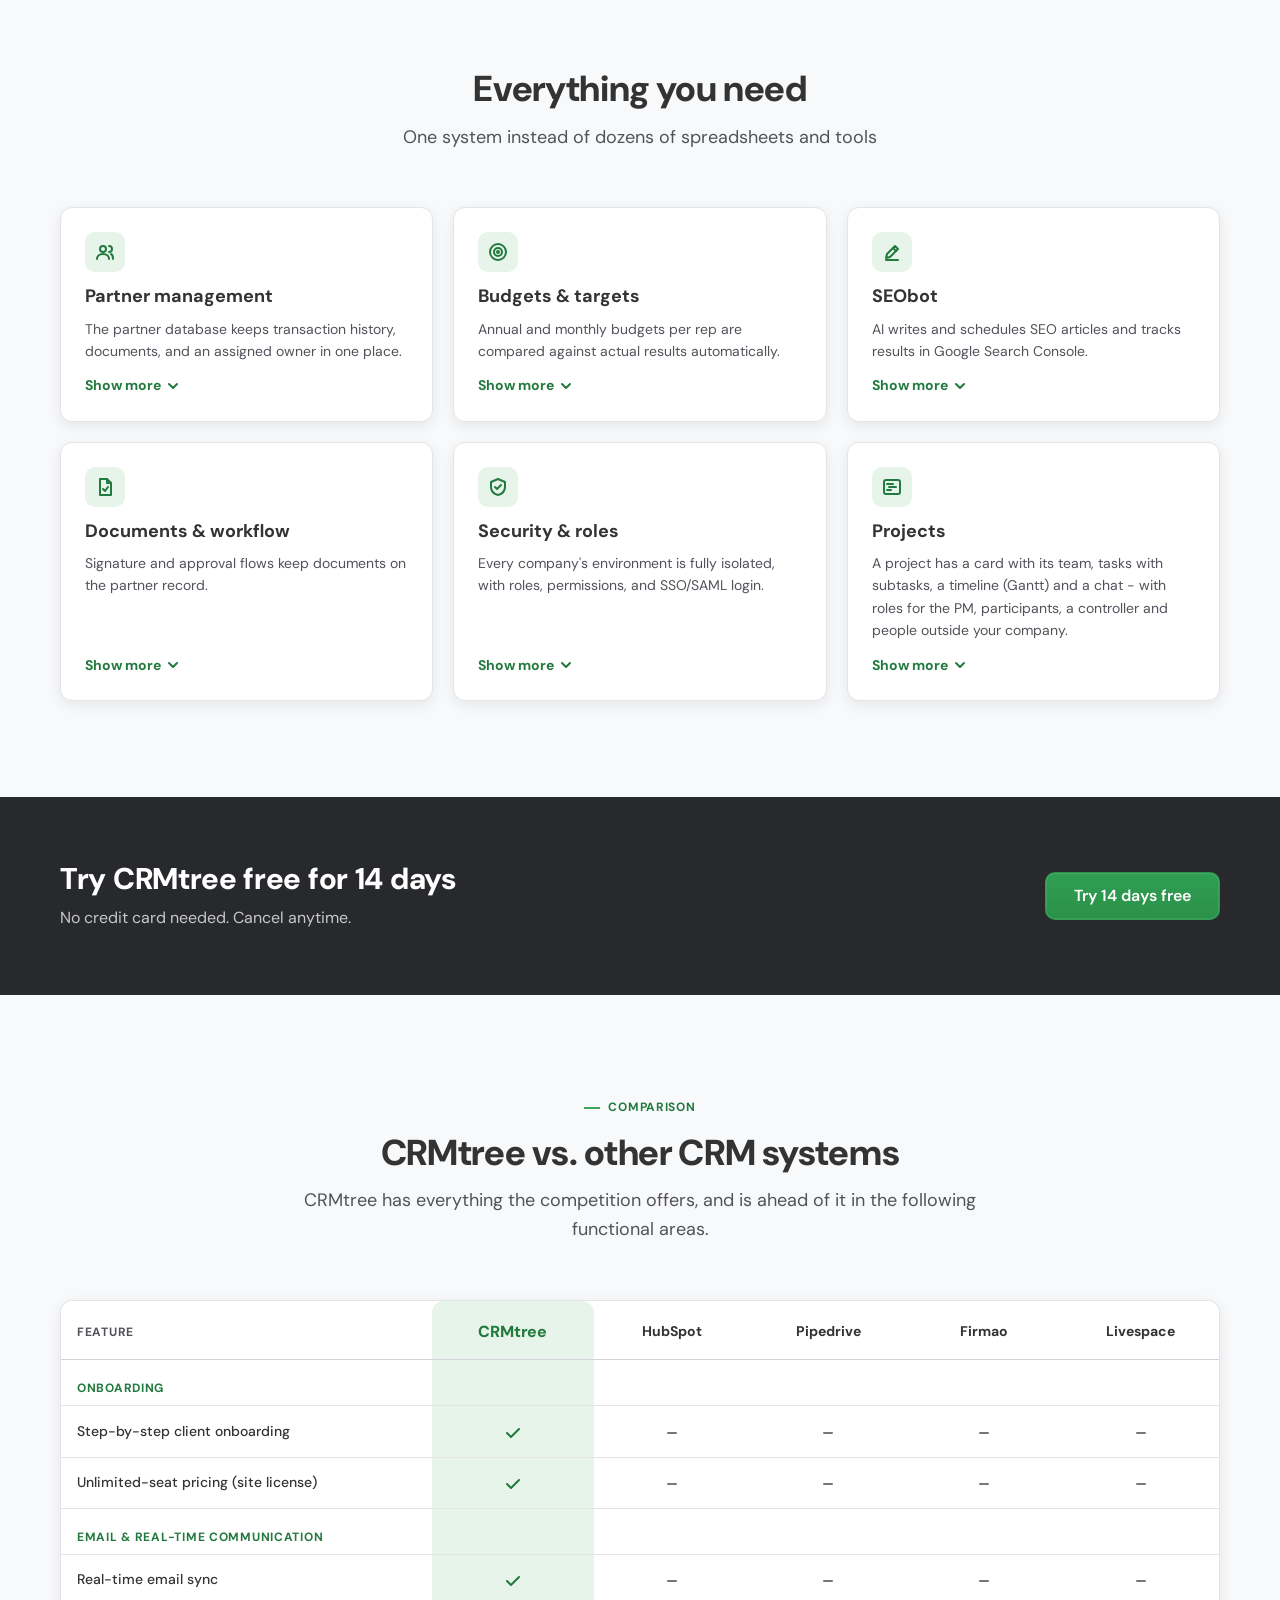
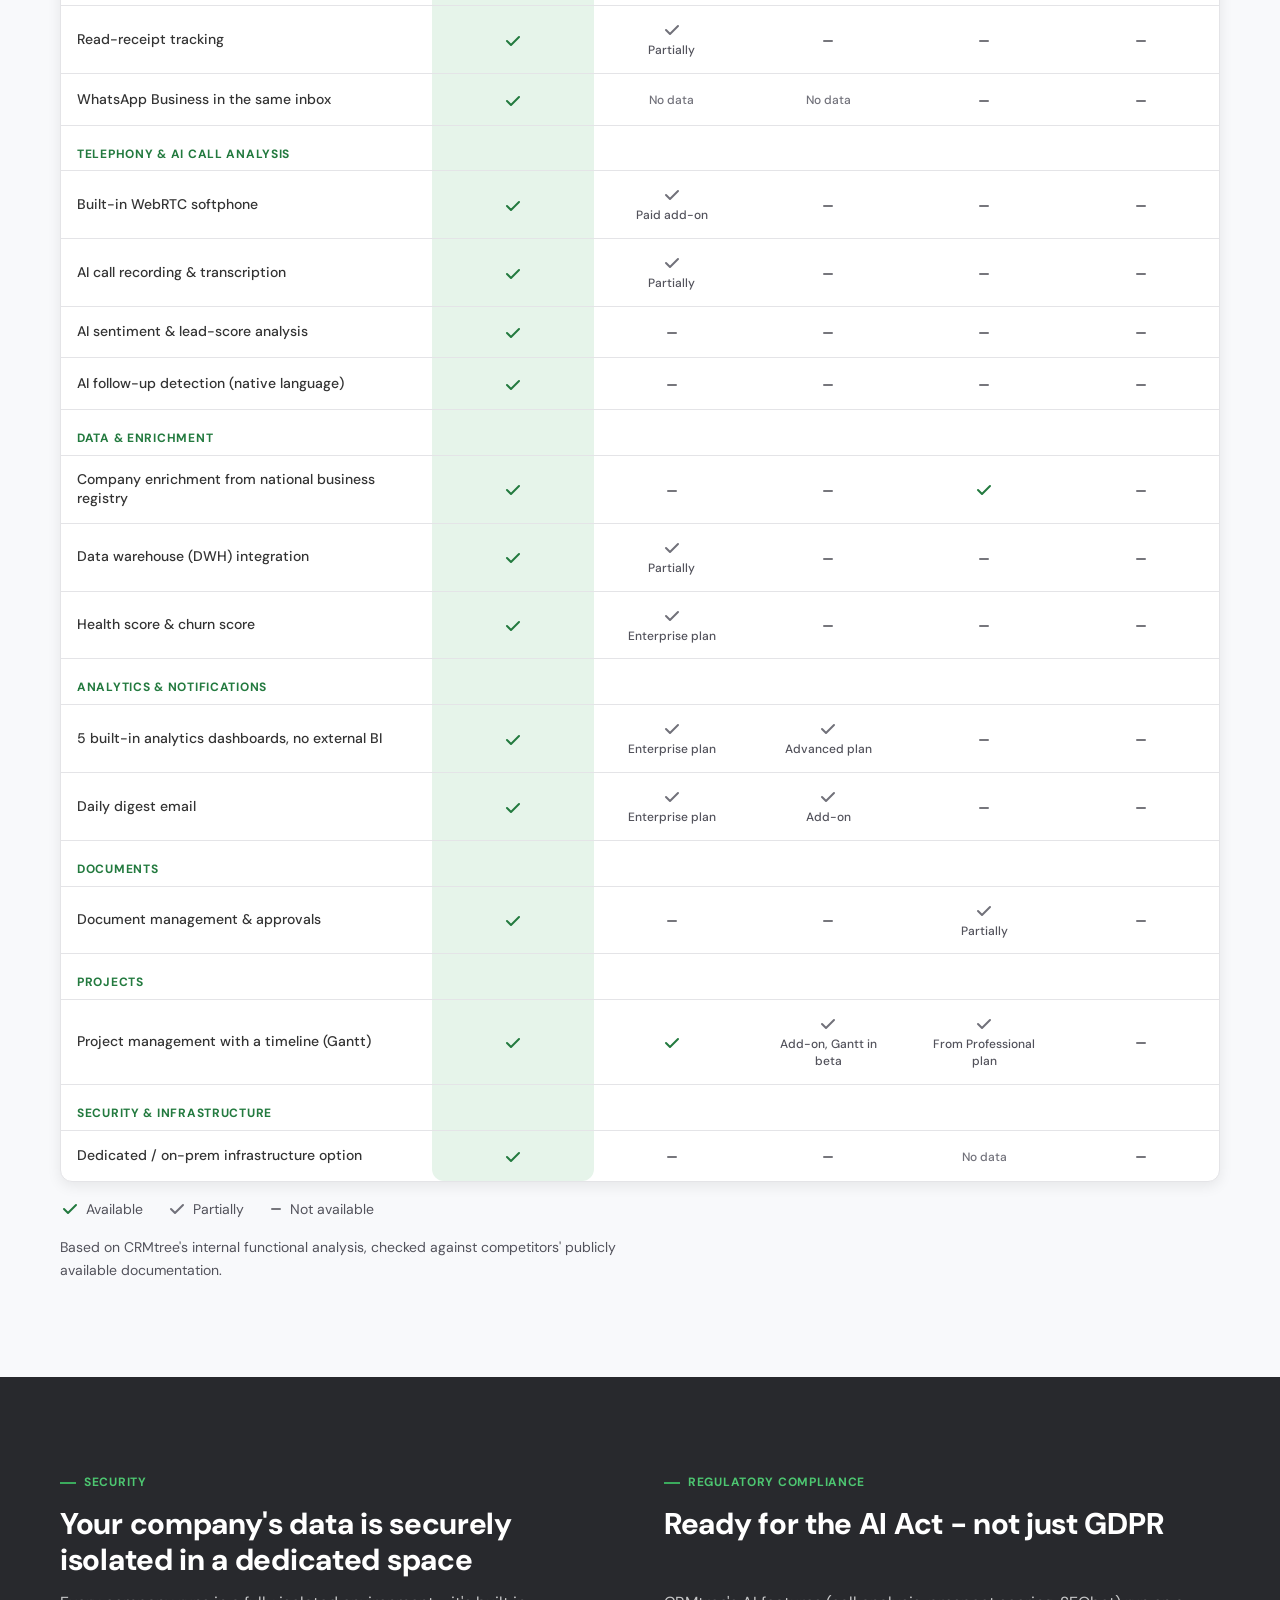
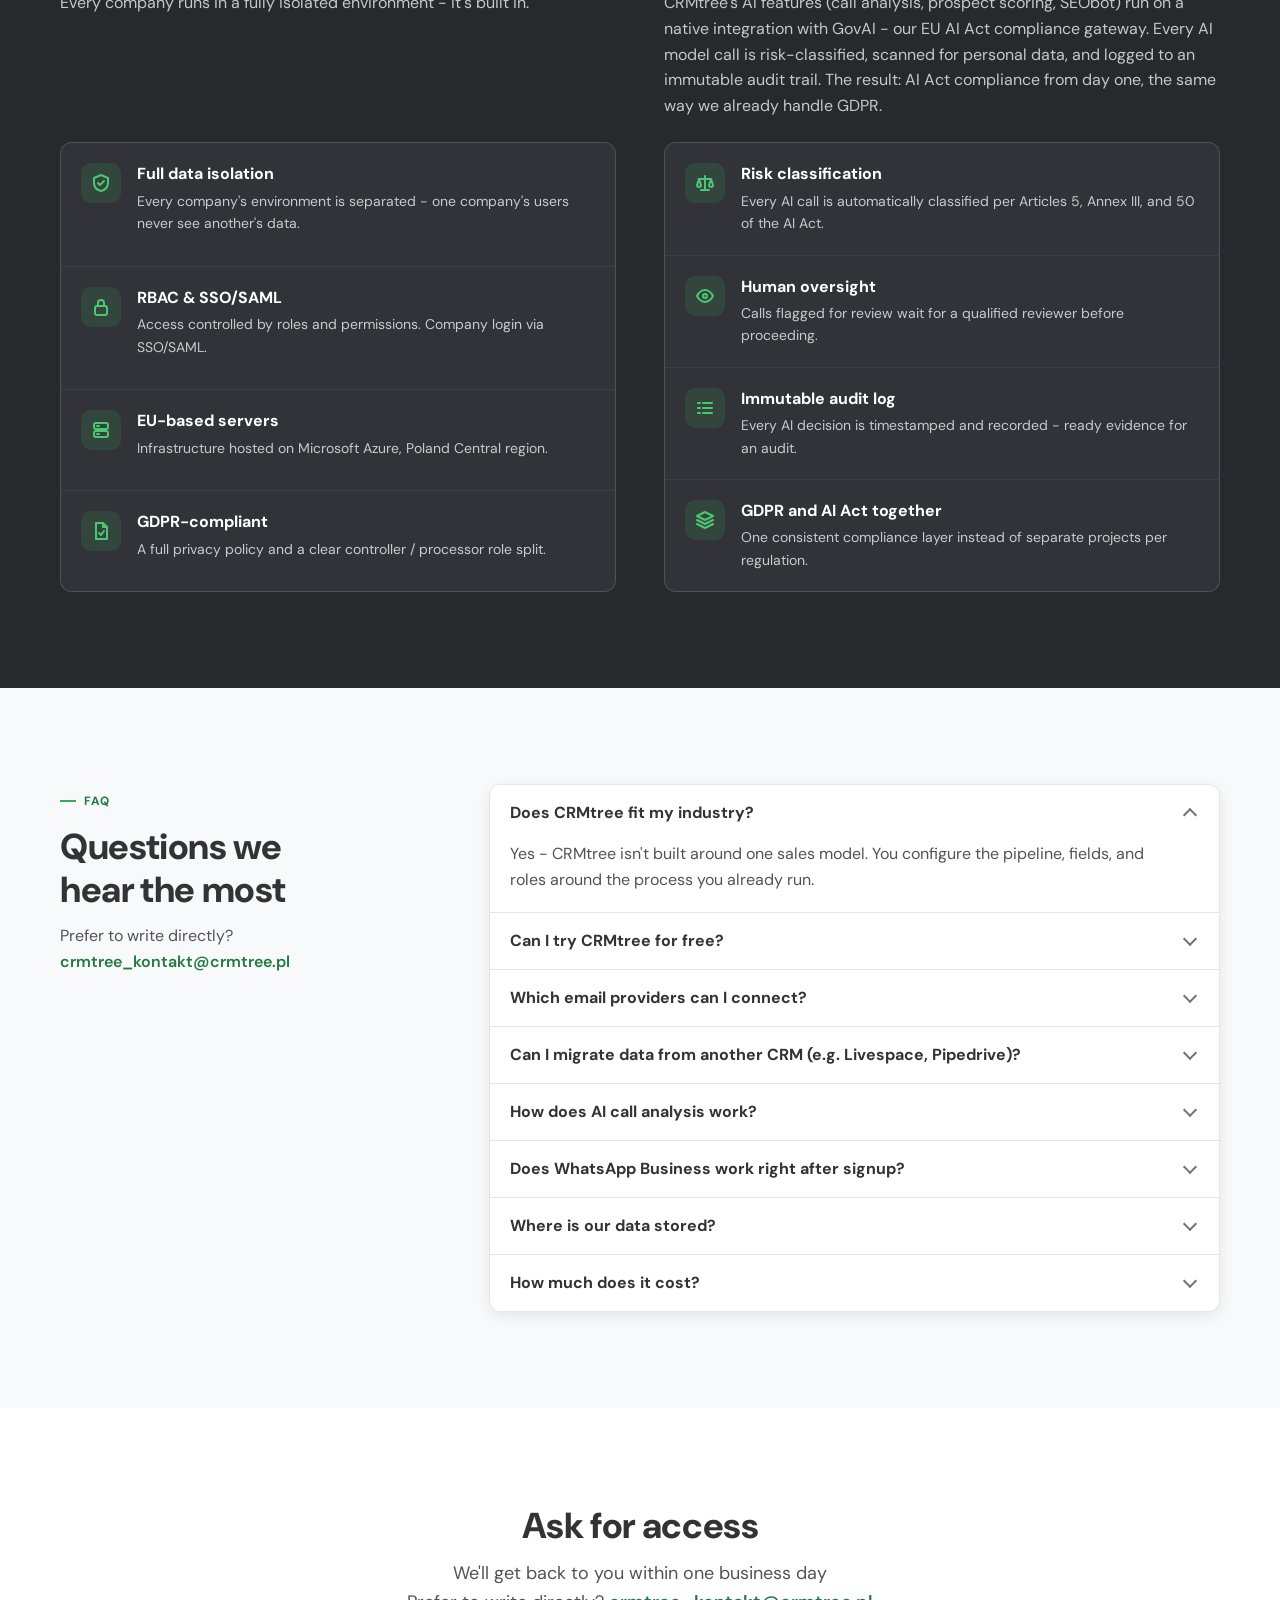
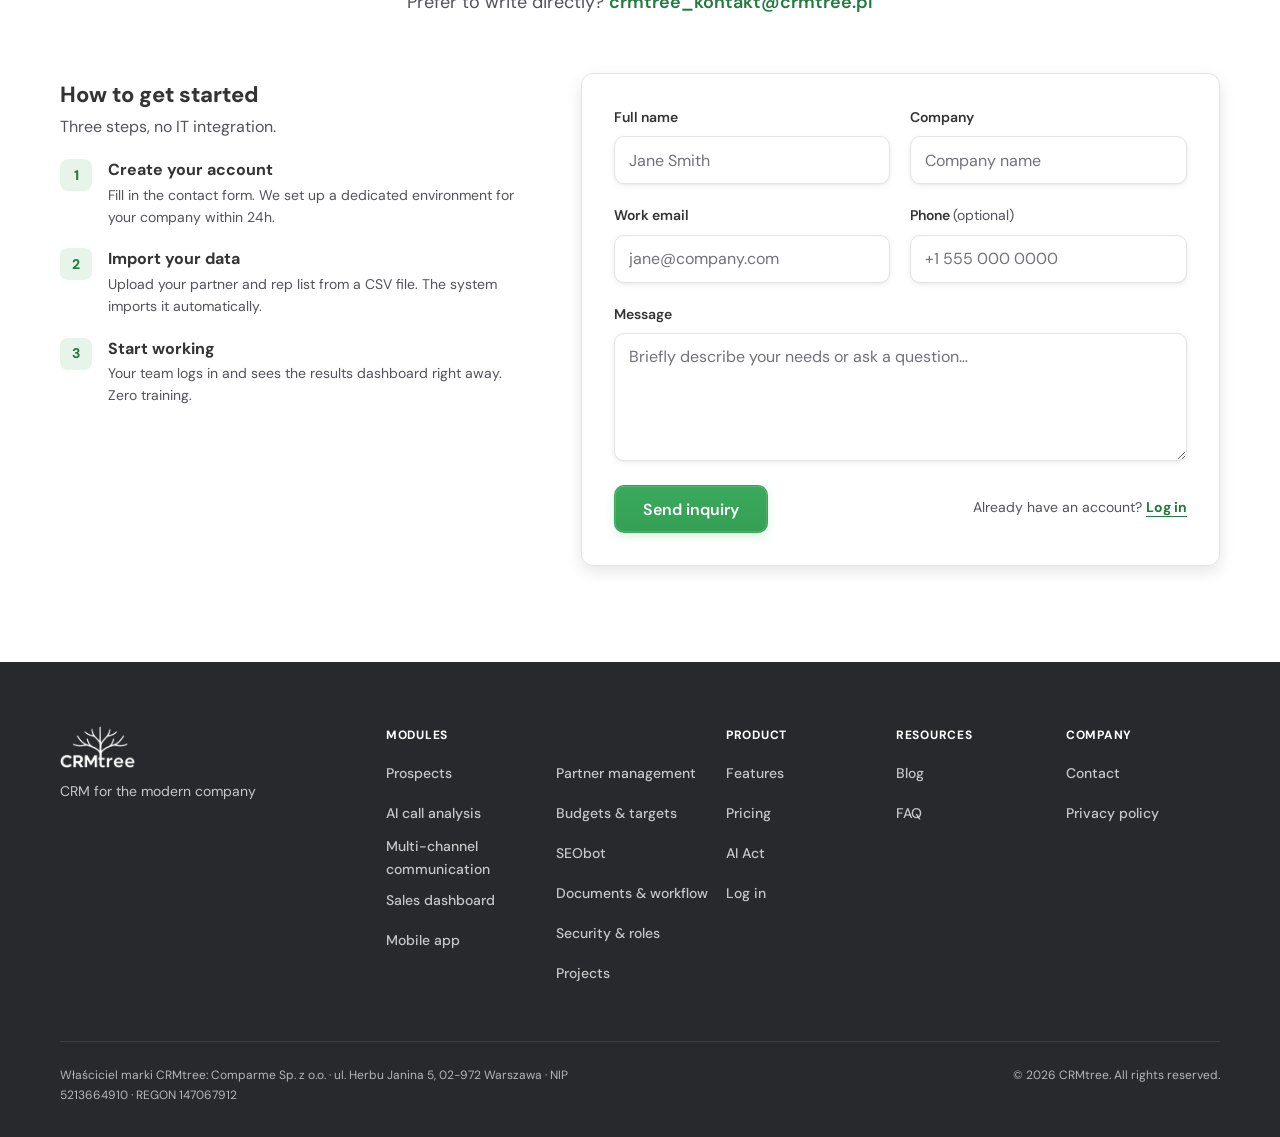
==== commit aa2fe37a: "fix(wyglad): menu Produkty jak wybor jezyka - ikony linia, te same odstepy, hover i fokus Co-Authore" ====
--- a/public/index.html
+++ b/public/index.html
@@ -66,17 +66,17 @@
             <svg width="10" height="6" viewBox="0 0 10 6" fill="none" aria-hidden="true"><path d="M1 1l4 4 4-4" stroke="currentColor" stroke-width="1.6" stroke-linecap="round"/></svg>
           </button>
           <div class="mega-panel" id="megaPanel">
-            <a class="mega-item" href="#f-dashboard" data-i18n="features.f1_t">Dashboard sprzedaży</a>
-            <a class="mega-item" href="#f-partnerzy" data-i18n="features.f2_t">Zarządzanie partnerami</a>
-            <a class="mega-item" href="#f-budzety" data-i18n="features.f3_t">Budżety i cele</a>
-            <a class="mega-item" href="#f-komunikacja" data-i18n="features.f4_t">Komunikacja wielokanałowa</a>
-            <a class="mega-item" href="#f-analiza-ai" data-i18n="features.f5_t">Analiza rozmów AI</a>
-            <a class="mega-item" href="#f-seobot" data-i18n="features.f6_t">SEObot</a>
-            <a class="mega-item" href="#f-dokumenty" data-i18n="features.f7_t">Dokumenty i workflow</a>
-            <a class="mega-item" href="#f-bezpieczenstwo" data-i18n="features.f8_t">Bezpieczeństwo i role</a>
-            <a class="mega-item" href="#f-mobile" data-i18n="features.f9_t">Aplikacja mobilna</a>
-            <a class="mega-item" href="#f-prospekty" data-i18n="features.f10_t">Prospekty</a>
-            <a class="mega-item" href="#f-projekty" data-i18n="features.f11_t">Projekty</a>
+            <a class="mega-item" href="#f-dashboard"><svg class="mega-item__ic" width="18" height="18" viewBox="0 0 20 20" fill="none" stroke="currentColor" stroke-width="1.8" stroke-linecap="round" stroke-linejoin="round" aria-hidden="true"><path d="M3 17V10M8 17V4M13 17v-7M18 17V7"/></svg><span data-i18n="features.f1_t">Dashboard sprzedaży</span></a>
+            <a class="mega-item" href="#f-partnerzy"><svg class="mega-item__ic" width="18" height="18" viewBox="0 0 20 20" fill="none" stroke="currentColor" stroke-width="1.8" stroke-linecap="round" stroke-linejoin="round" aria-hidden="true"><circle cx="8" cy="7" r="3"/><path d="M2 17c0-3 2.5-5 6-5s6 2 6 5"/><path d="M14 4a3 3 0 0 1 0 6"/><path d="M16 12c1.5.6 2 2.4 2 5"/></svg><span data-i18n="features.f2_t">Zarządzanie partnerami</span></a>
+            <a class="mega-item" href="#f-budzety"><svg class="mega-item__ic" width="18" height="18" viewBox="0 0 20 20" fill="none" stroke="currentColor" stroke-width="1.8" stroke-linecap="round" stroke-linejoin="round" aria-hidden="true"><circle cx="10" cy="10" r="8"/><circle cx="10" cy="10" r="4"/><circle cx="10" cy="10" r="1"/></svg><span data-i18n="features.f3_t">Budżety i cele</span></a>
+            <a class="mega-item" href="#f-komunikacja"><svg class="mega-item__ic" width="18" height="18" viewBox="0 0 20 20" fill="none" stroke="currentColor" stroke-width="1.8" stroke-linecap="round" stroke-linejoin="round" aria-hidden="true"><path d="M3 4h14v10H8l-4 3v-3H3z"/></svg><span data-i18n="features.f4_t">Komunikacja wielokanałowa</span></a>
+            <a class="mega-item" href="#f-analiza-ai"><svg class="mega-item__ic" width="18" height="18" viewBox="0 0 20 20" fill="none" stroke="currentColor" stroke-width="1.8" stroke-linecap="round" stroke-linejoin="round" aria-hidden="true"><path d="M2 10h2l2-5 3 10 3-8 2 5 1-2h3"/></svg><span data-i18n="features.f5_t">Analiza rozmów AI</span></a>
+            <a class="mega-item" href="#f-seobot"><svg class="mega-item__ic" width="18" height="18" viewBox="0 0 20 20" fill="none" stroke="currentColor" stroke-width="1.8" stroke-linecap="round" stroke-linejoin="round" aria-hidden="true"><path d="M4 16l1-4 8-8 3 3-8 8z"/><path d="M11 6l3 3"/><path d="M4 18h12"/></svg><span data-i18n="features.f6_t">SEObot</span></a>
+            <a class="mega-item" href="#f-dokumenty"><svg class="mega-item__ic" width="18" height="18" viewBox="0 0 20 20" fill="none" stroke="currentColor" stroke-width="1.8" stroke-linecap="round" stroke-linejoin="round" aria-hidden="true"><path d="M5 2h7l4 4v12H5z"/><path d="M12 2v4h4"/><path d="M8 12l2 2 3-4"/></svg><span data-i18n="features.f7_t">Dokumenty i workflow</span></a>
+            <a class="mega-item" href="#f-bezpieczenstwo"><svg class="mega-item__ic" width="18" height="18" viewBox="0 0 20 20" fill="none" stroke="currentColor" stroke-width="1.8" stroke-linecap="round" stroke-linejoin="round" aria-hidden="true"><path d="M10 2l7 3v5c0 4-3 7-7 8-4-1-7-4-7-8V5z"/><path d="M7 10l2 2 4-4"/></svg><span data-i18n="features.f8_t">Bezpieczeństwo i role</span></a>
+            <a class="mega-item" href="#f-mobile"><svg class="mega-item__ic" width="18" height="18" viewBox="0 0 20 20" fill="none" stroke="currentColor" stroke-width="1.8" stroke-linecap="round" stroke-linejoin="round" aria-hidden="true"><rect x="6" y="2" width="8" height="16" rx="2"/><path d="M9 15h2"/></svg><span data-i18n="features.f9_t">Aplikacja mobilna</span></a>
+            <a class="mega-item" href="#f-prospekty"><svg class="mega-item__ic" width="18" height="18" viewBox="0 0 20 20" fill="none" stroke="currentColor" stroke-width="1.8" stroke-linecap="round" stroke-linejoin="round" aria-hidden="true"><circle cx="9" cy="9" r="6"/><path d="M14 14l4 4"/></svg><span data-i18n="features.f10_t">Prospekty</span></a>
+            <a class="mega-item" href="#f-projekty"><svg class="mega-item__ic" width="18" height="18" viewBox="0 0 20 20" fill="none" stroke="currentColor" stroke-width="1.8" stroke-linecap="round" stroke-linejoin="round" aria-hidden="true"><rect x="2" y="3" width="16" height="14" rx="2"/><path d="M5 7h6M7 10h7M5 13h4"/></svg><span data-i18n="features.f11_t">Projekty</span></a>
           </div>
         </div>
         <a href="#compare" data-i18n="nav.compare">Porównanie</a>
--- a/public/style.css
+++ b/public/style.css
@@ -228,7 +228,7 @@
   .has-mega.open .mega-trigger { border-bottom-color: transparent; }
   .has-mega.open .mega-panel { display: grid; grid-template-columns: 1fr; }
   .mega-panel .mega-item {
-    display: flex; align-items: center; min-height: 48px; padding: 0 4px 0 16px;
+    display: flex; align-items: center; gap: 12px; min-height: 48px; padding: 0 4px 0 16px;
     color: var(--text-muted); font-size: 16px; font-weight: 500; text-decoration: none;
     border-radius: var(--radius-sm);
   }
@@ -288,20 +288,24 @@
   /* Mostek nad panelem, żeby kursor nie gubił menu w szczelinie */
   .has-mega::after { content: ''; position: absolute; left: -16px; right: -16px; top: 100%; height: 14px; }
   .mega-panel {
-    position: absolute; top: calc(100% + 12px); left: 50%; transform: translateX(-50%);
-    width: 480px; background: var(--surface); border-radius: var(--radius);
-    box-shadow: var(--shadow-pop); padding: 8px; display: grid; grid-template-columns: repeat(2, 1fr); gap: 2px;
+    position: absolute; top: calc(100% + 8px); left: 0;
+    width: 520px; background: var(--surface); border-radius: var(--radius);
+    box-shadow: var(--shadow-pop); padding: 6px; display: grid; grid-template-columns: repeat(2, 1fr); gap: 2px;
     opacity: 0; visibility: hidden; transition: opacity .15s ease, visibility 0s linear .15s; z-index: 150;
   }
   .has-mega:hover .mega-panel, .has-mega:focus-within .mega-panel, .has-mega.open .mega-panel {
     opacity: 1; visibility: visible; transition-delay: 0s;
   }
   .mega-panel .mega-item {
-    display: flex; align-items: center; min-height: 40px; padding: 8px 12px; border-radius: var(--radius-sm);
-    text-decoration: none; color: var(--text); font-size: 14px; font-weight: 500;
-  }
-  .mega-panel .mega-item:hover { background: var(--gray-100); color: var(--brand-text); }
-}
+    display: flex; align-items: center; gap: 12px; min-height: 40px; padding: 0 10px; border-radius: var(--radius-sm);
+    text-decoration: none; color: var(--text); font-size: 14px; font-weight: 500; outline: none;
+  }
+  .mega-panel .mega-item:hover, .mega-panel .mega-item:focus { background: var(--gray-100); color: var(--ink); }
+  .mega-panel .mega-item:focus-visible { box-shadow: inset 0 0 0 2px var(--brand-text); }
+}
+
+.mega-item__ic { flex-shrink: 0; color: var(--text-muted); transition: color .15s; }
+.mega-item:hover .mega-item__ic, .mega-item:focus .mega-item__ic { color: var(--brand-text); }
 
 /* ── WYBÓR JĘZYKA ────────────────────────────────────────────────────
    Pasek: mały przycisk [flaga] PL ▾. Menu na telefonie: [flaga] Polski ▾.
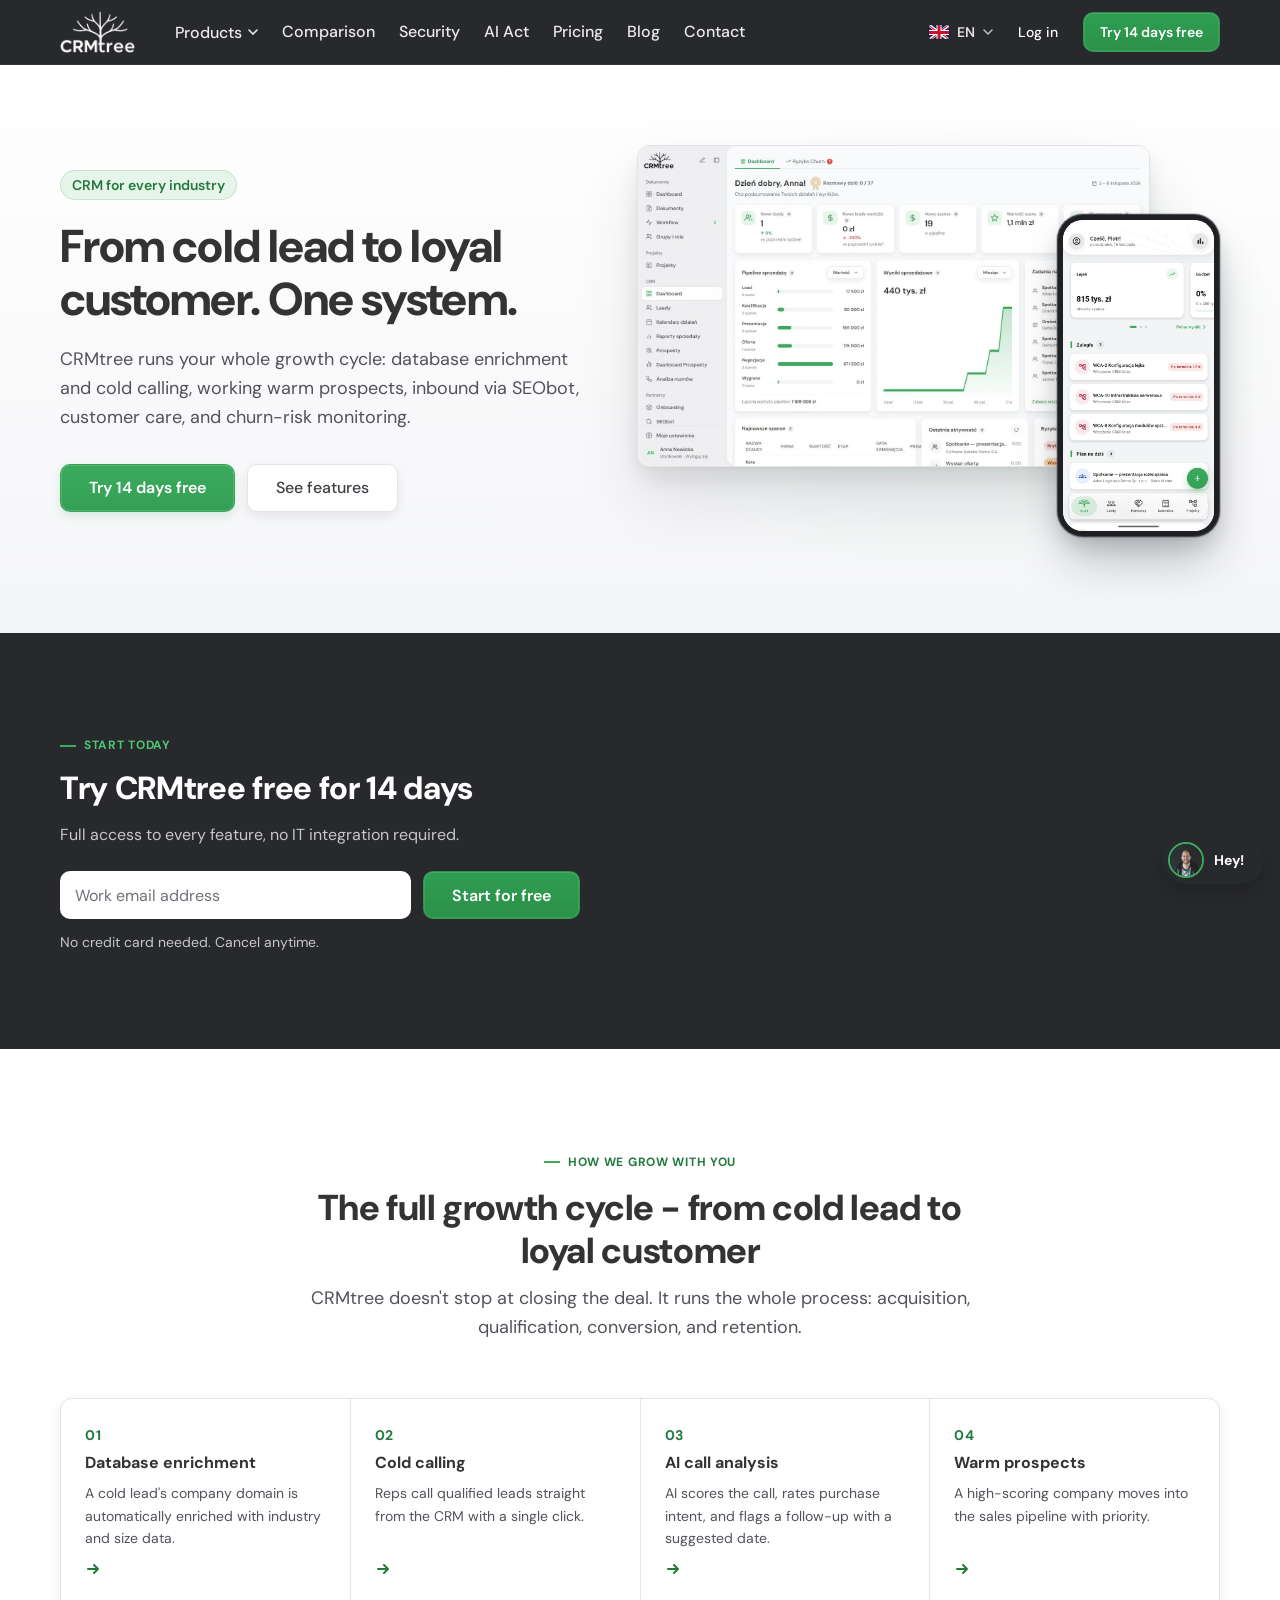
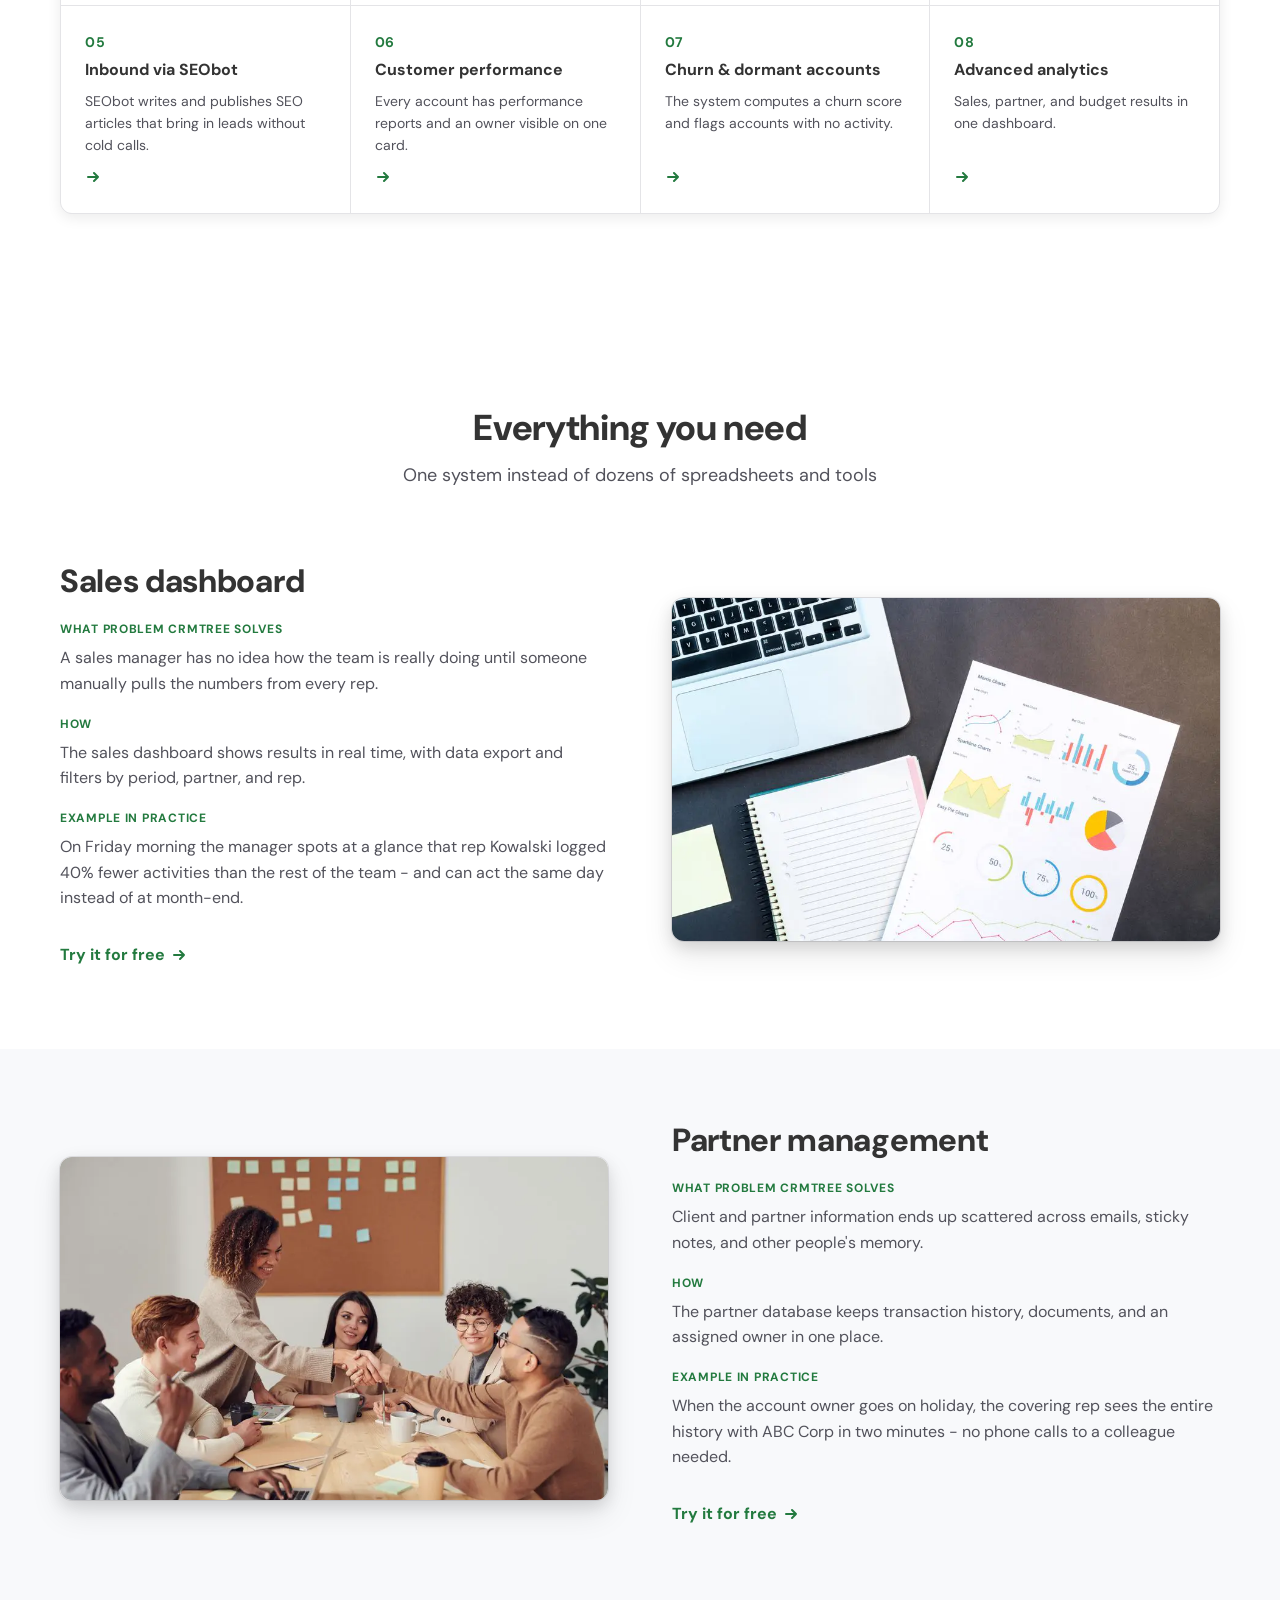
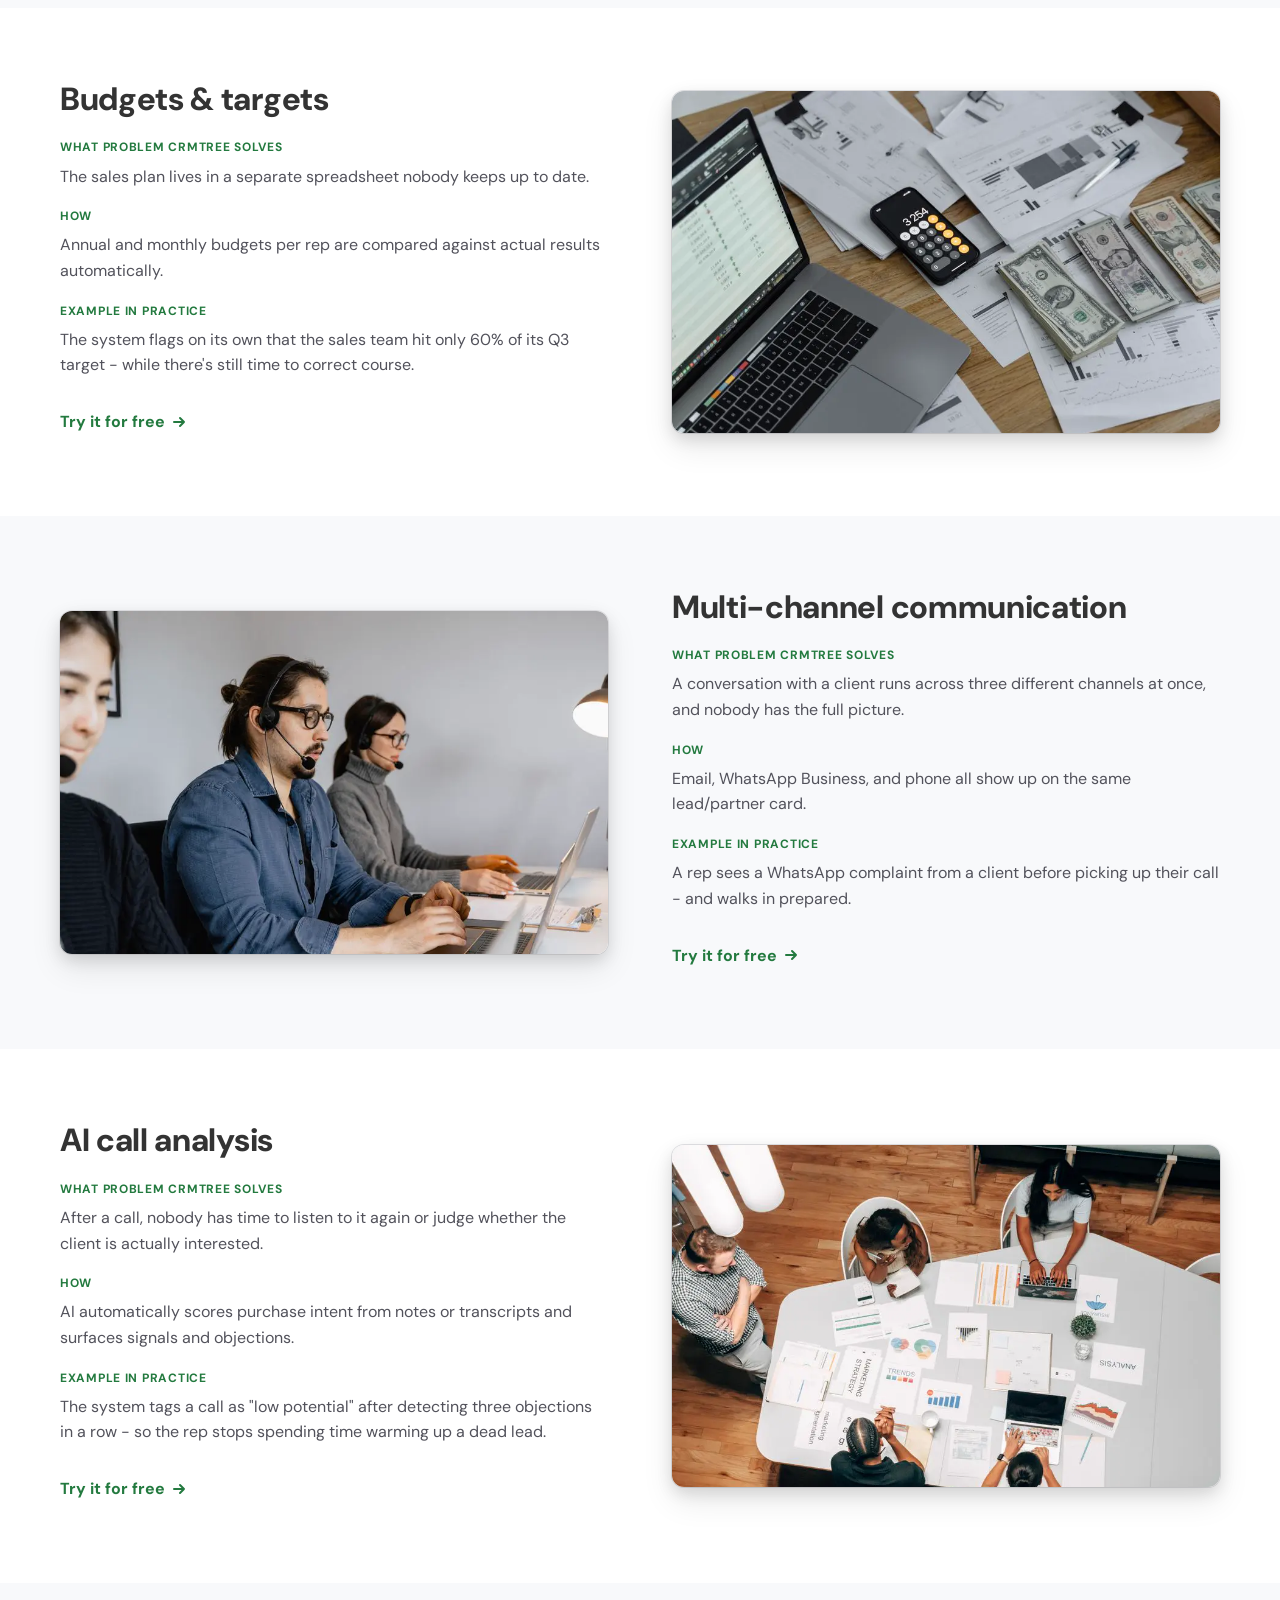
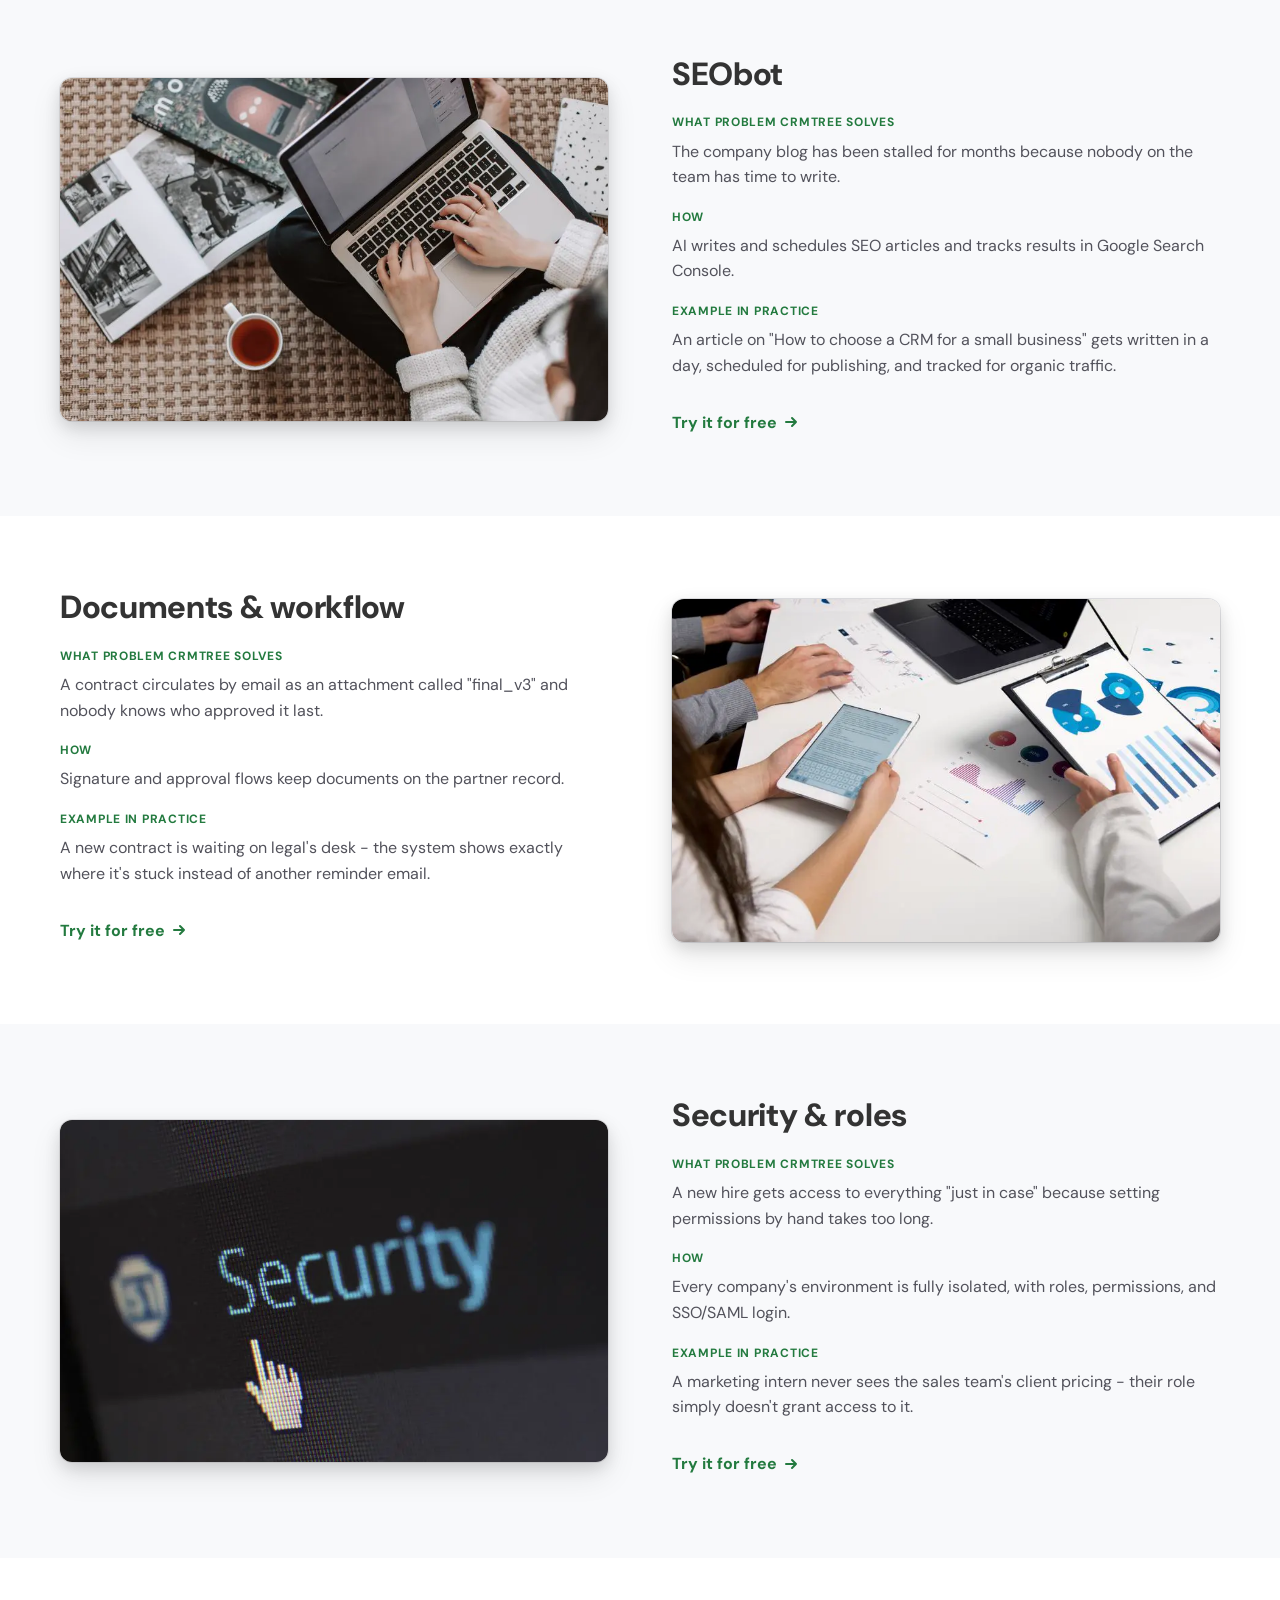
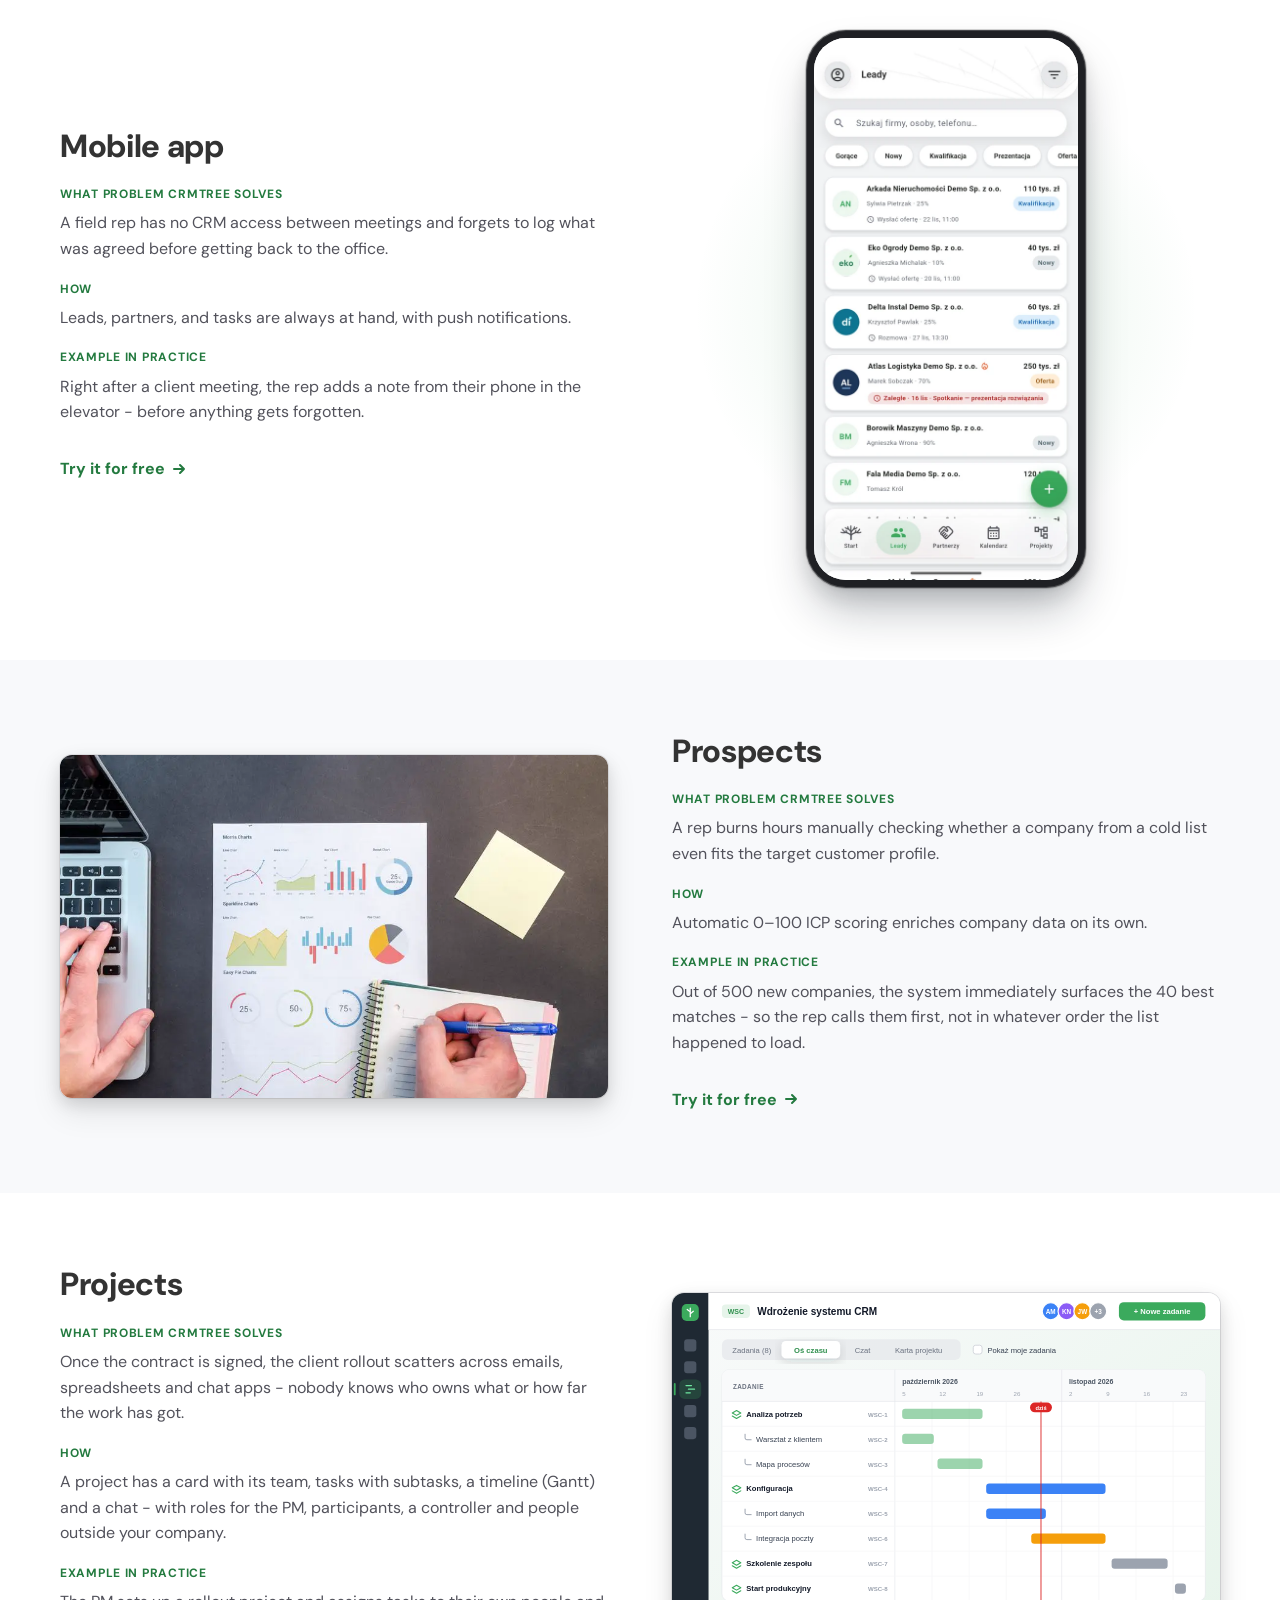
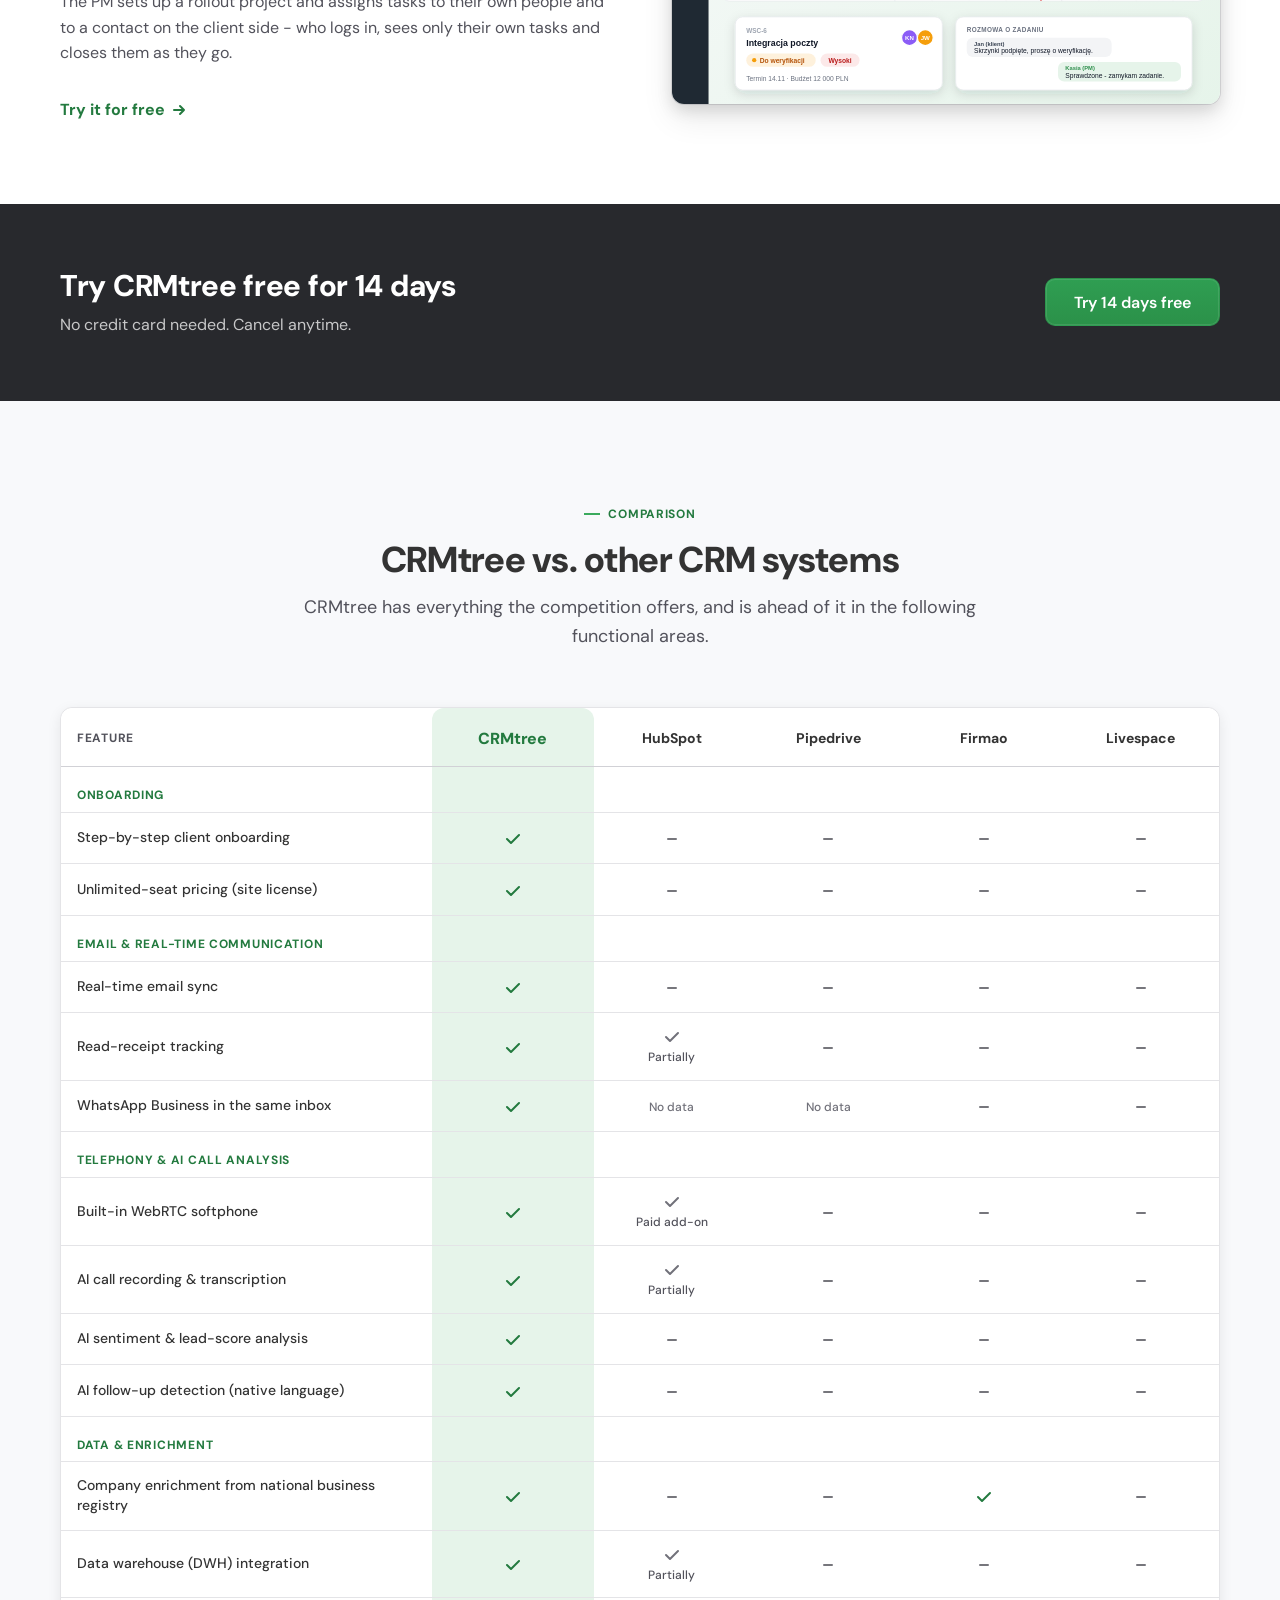
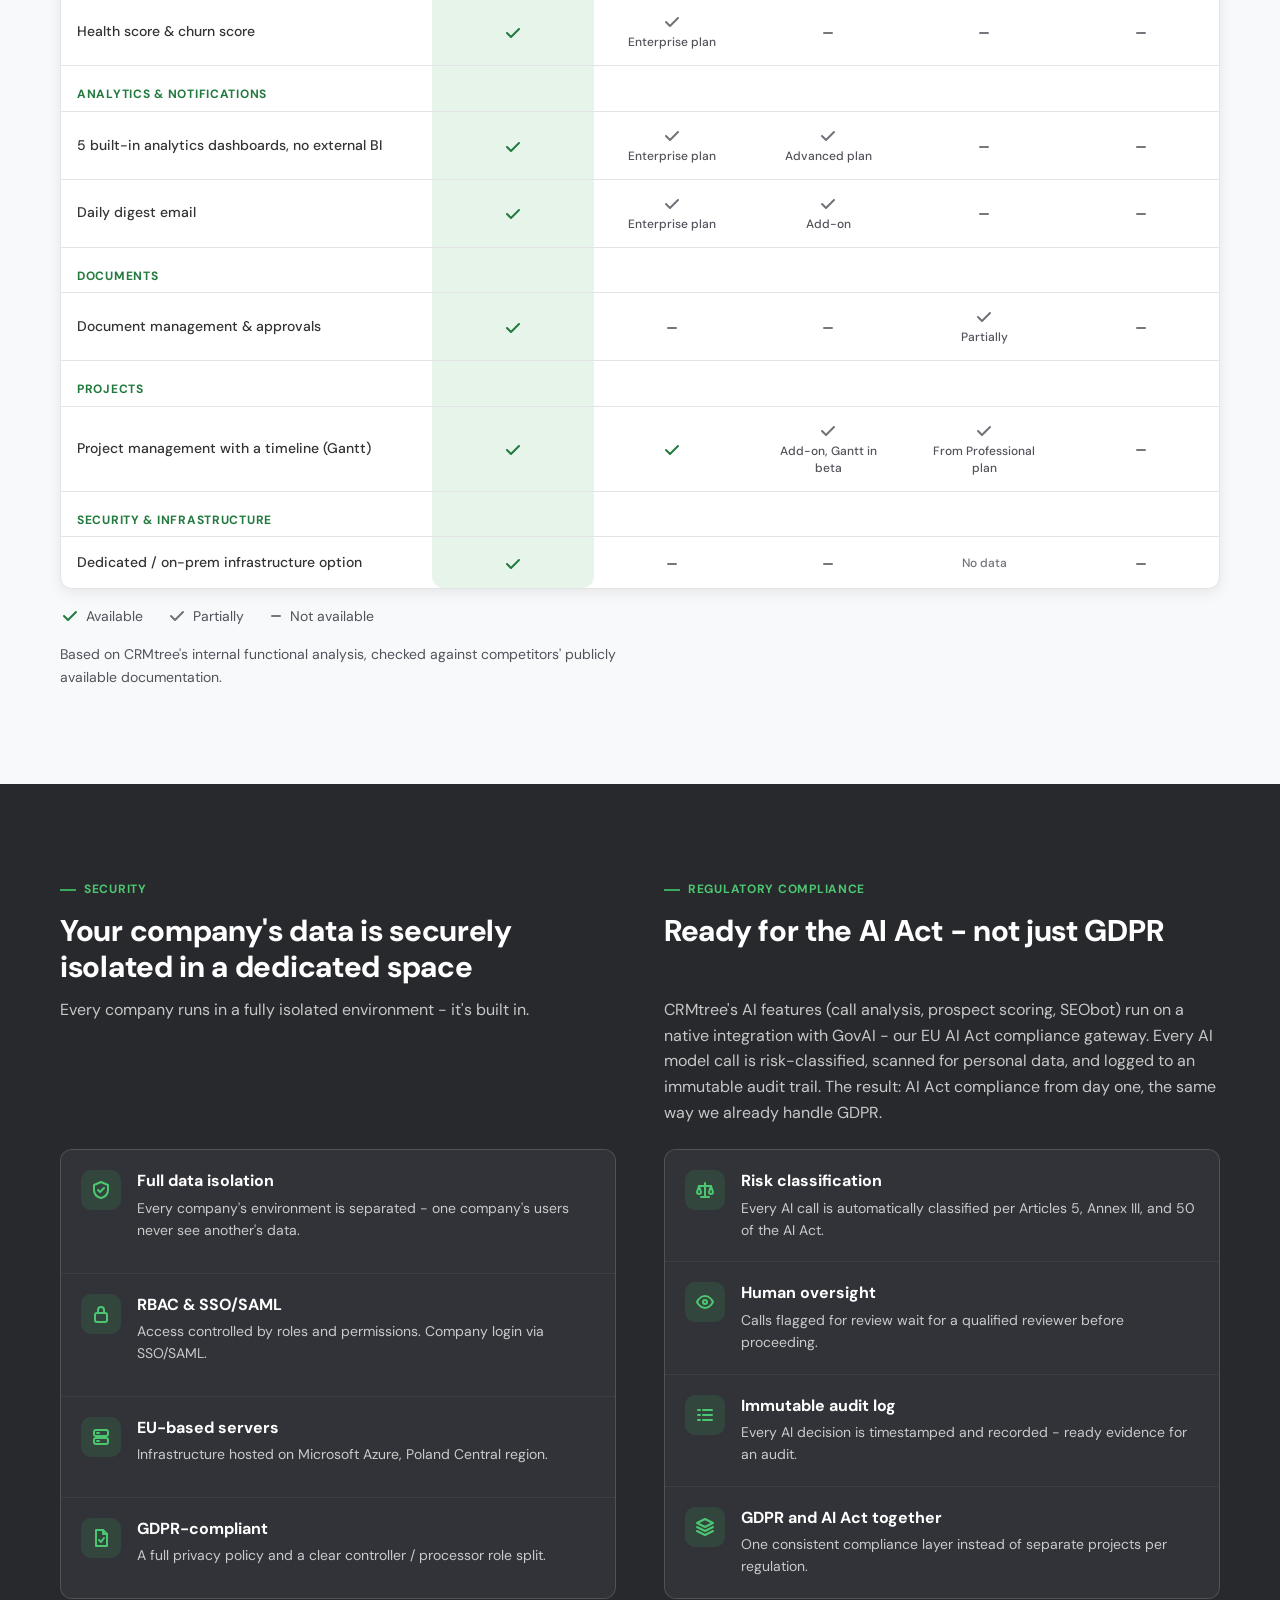
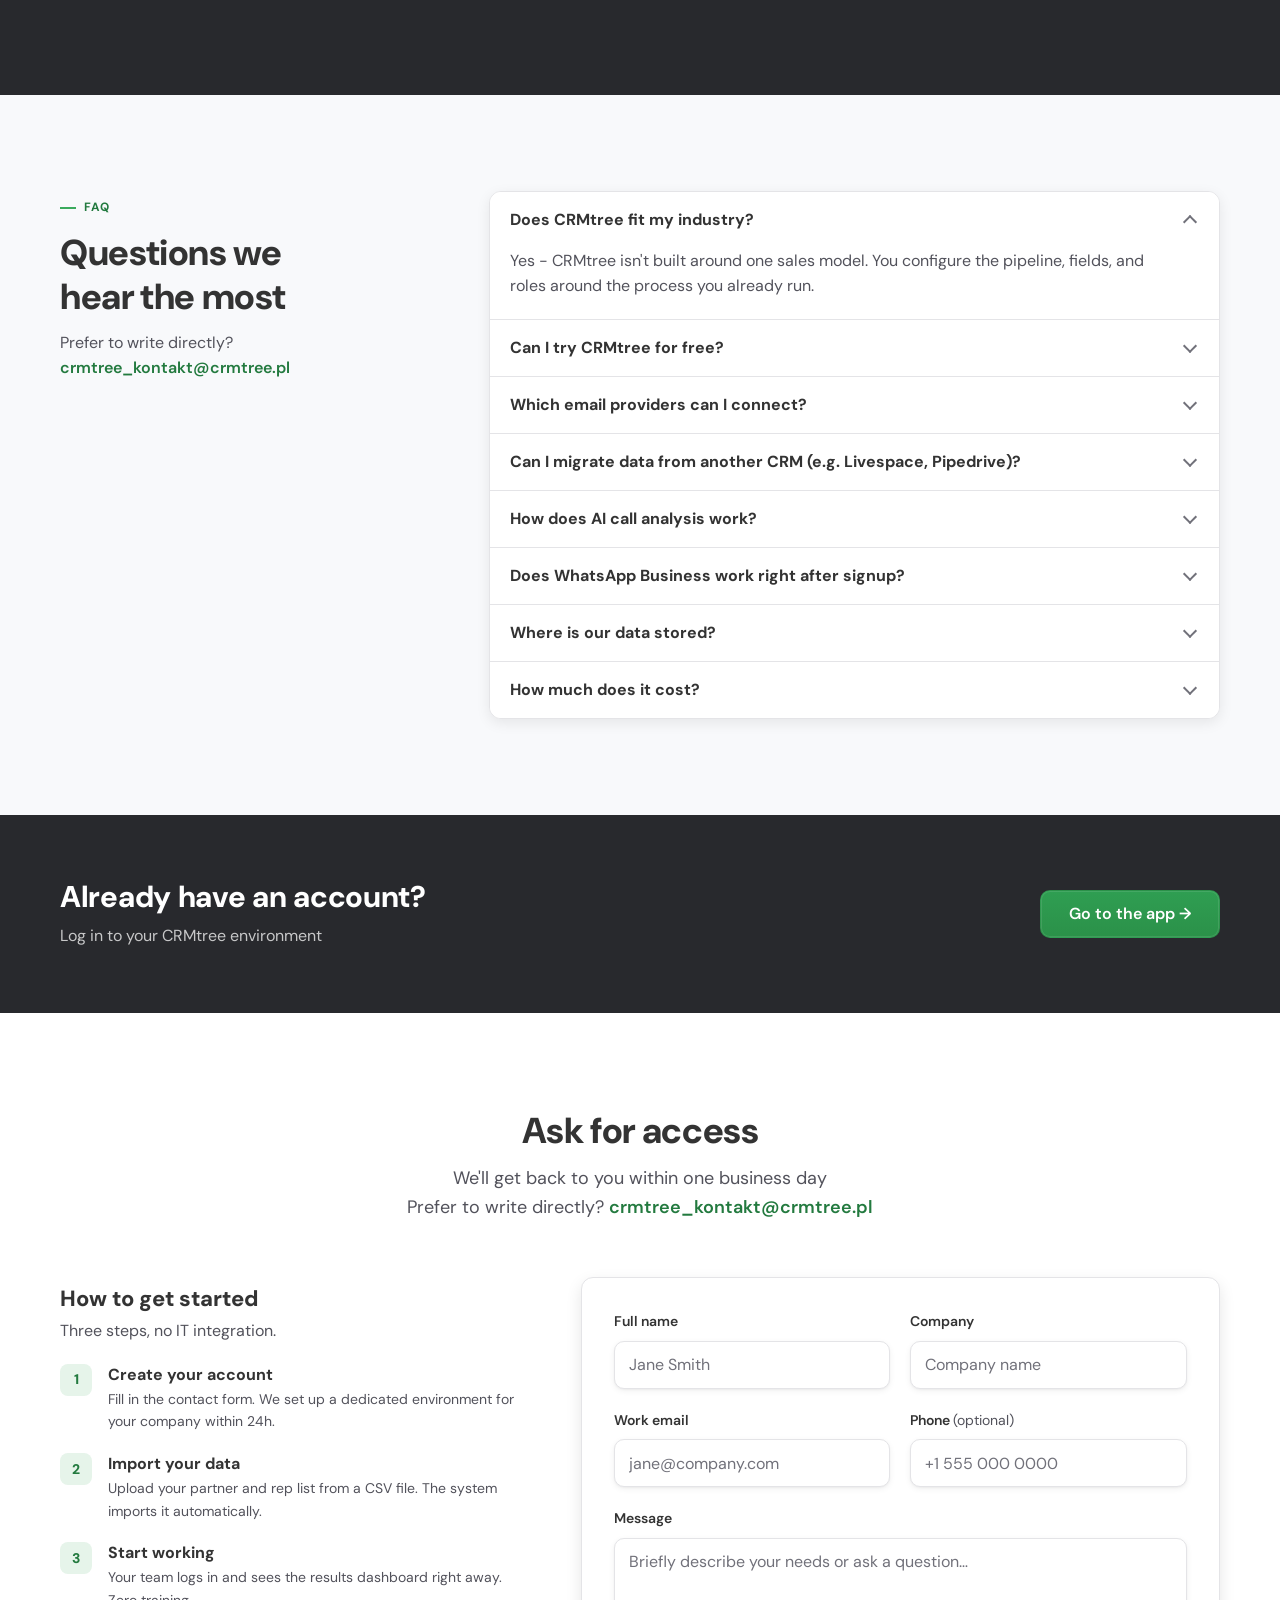
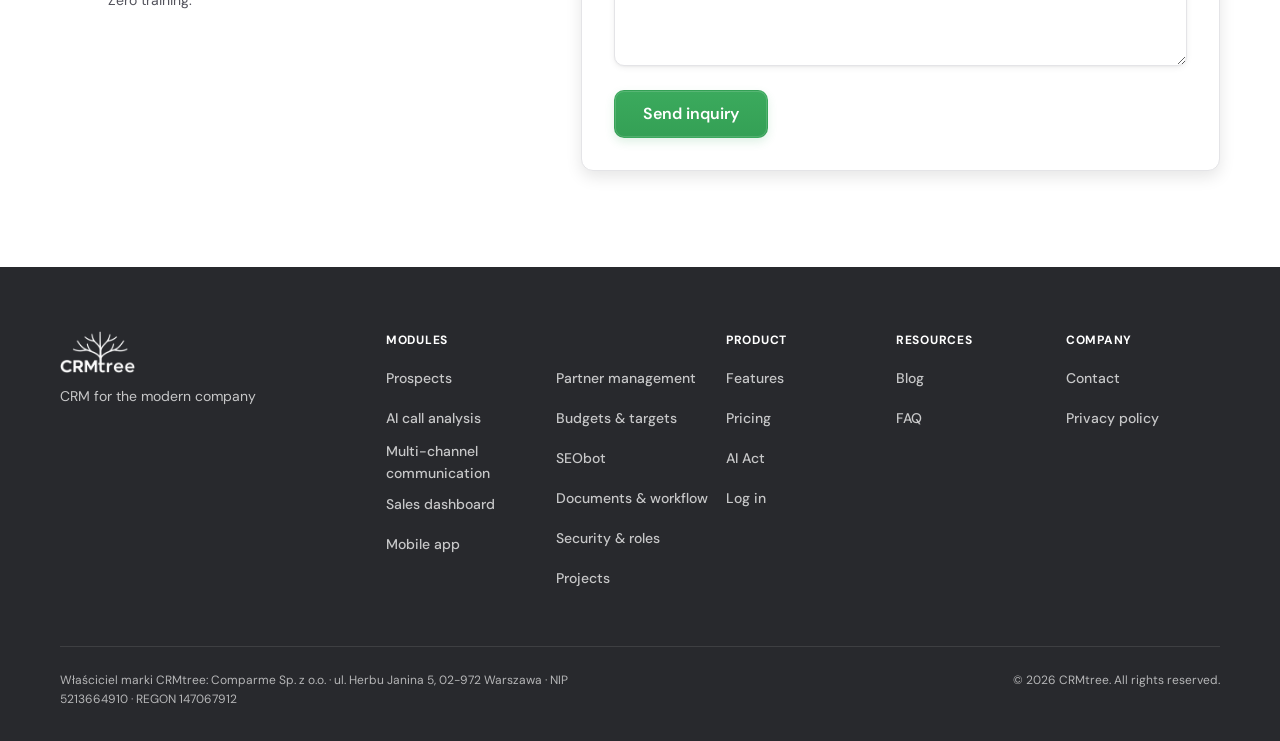
==== commit e67db3d4: "fix(wyglad): wszystkie sekcje z oryginalu wracaja, tylko w nowym stylu Redesign zwinal Projekty, Par" ====
--- a/public/index.html
+++ b/public/index.html
@@ -186,35 +186,117 @@
     </div>
   </section>
 
-  <!-- FUNKCJE: 5 pełnych sekcji, siatka pozostałych modułów i jeden pas CTA.
-       Kafelek to <details>: pełny opis i zdjęcie zostają w HTML (dla Google), rozwijają się po kliknięciu. -->
+  <!-- FUNKCJE: wszystkie moduły jako pełne sekcje, w kolejności z oryginału, potem pas CTA -->
   <div id="features">
-  <!-- PRODUCT: PROSPEKTY -->
-  <section class="product-section" id="f-prospekty">
+  <!-- PRODUKTY: wstęp (jak w oryginale) -->
+  <section class="products-intro">
+    <div class="container">
+      <div class="section-header">
+        <h2 data-i18n="features.h2">Wszystko, czego potrzebujesz</h2>
+        <p data-i18n="features.sub">Jeden system zamiast dziesiątek arkuszy i narzędzi</p>
+      </div>
+    </div>
+  </section>
+  <!-- PRODUCT: DASHBOARD -->
+  <section class="product-section" id="f-dashboard">
     <div class="container product-section__inner">
       <div class="product-section__text">
-        <h2 data-i18n="features.f10_t">Prospekty</h2>
+        <h2 data-i18n="features.f1_t">Dashboard sprzedaży</h2>
         <div class="product-block">
           <span class="product-label" data-i18n="features.label_problem">Jaki problem rozwiązuje CRMtree</span>
-          <p data-i18n="features.f10_problem">Handlowiec traci godziny na ręczne sprawdzanie, czy firma z zimnej bazy w ogóle pasuje do profilu klienta.</p>
+          <p data-i18n="features.f1_problem">Kierownik sprzedaży nie wie, jak naprawdę stoi zespół, dopóki nie zbierze ręcznie danych od każdego handlowca.</p>
         </div>
         <div class="product-block">
           <span class="product-label" data-i18n="features.label_how">W jaki sposób</span>
-          <p data-i18n="features.f10_how">Automatyczny scoring ICP 0–100 sam wzbogaca dane firmy.</p>
+          <p data-i18n="features.f1_how">Dashboard sprzedaży pokazuje wyniki w czasie rzeczywistym, z eksportem danych i filtrami po okresie, partnerze i handlowcu.</p>
         </div>
         <div class="product-block">
           <span class="product-label" data-i18n="features.label_example">Przykład zastosowania</span>
-          <p data-i18n="features.f10_example">Z listy 500 nowych firm system od razu pokazuje 40 z najwyższym dopasowaniem - handlowiec dzwoni najpierw do nich, nie po kolei od góry listy.</p>
+          <p data-i18n="features.f1_example">W piątek rano kierownik jednym rzutem oka widzi, że handlowiec Kowalski ma 40% mniej aktywności niż reszta zespołu - i może zareagować tego samego dnia, zamiast na koniec miesiąca.</p>
         </div>
         <a href="#trial" class="text-link"><span data-i18n="features.cta">Wypróbuj za darmo</span><svg class="ic-arrow" width="16" height="16" viewBox="0 0 16 16" fill="none" aria-hidden="true"><path d="M3 8h10M9 4l4 4-4 4" stroke="currentColor" stroke-width="2" stroke-linecap="round" stroke-linejoin="round"/></svg></a>
       </div>
       <div class="product-section__visual">
-        <div class="screenshot-frame"><img src="prospekty.webp" alt="" loading="lazy" width="900" height="675" /></div>
-      </div>
-    </div>
-  </section>
+        <div class="screenshot-frame"><img src="dashboard.webp" alt="" loading="lazy" width="900" height="675" /></div>
+      </div>
+    </div>
+  </section>
+
+  <section class="product-section product-section--alt" id="f-partnerzy">
+    <div class="container product-section__inner">
+      <div class="product-section__text">
+        <h2 data-i18n="features.f2_t">Zarządzanie partnerami</h2>
+        <div class="product-block">
+          <span class="product-label" data-i18n="features.label_problem">Jaki problem rozwiązuje CRMtree</span>
+          <p data-i18n="features.f2_problem">Dane o kliencie i partnerze są rozsiane w mailach, notatkach i pamięci różnych osób w firmie.</p>
+        </div>
+        <div class="product-block">
+          <span class="product-label" data-i18n="features.label_how">W jaki sposób</span>
+          <p data-i18n="features.f2_how">Baza partnerów trzyma w jednym miejscu historię transakcji, dokumenty i przypisanego opiekuna.</p>
+        </div>
+        <div class="product-block">
+          <span class="product-label" data-i18n="features.label_example">Przykład zastosowania</span>
+          <p data-i18n="features.f2_example">Gdy opiekun klienta idzie na urlop, zastępujący go handlowiec w dwie minuty widzi całą historię współpracy z firmą ABC - bez dzwonienia do kolegi.</p>
+        </div>
+        <a href="#trial" class="text-link"><span data-i18n="features.cta">Wypróbuj za darmo</span><svg class="ic-arrow" width="16" height="16" viewBox="0 0 16 16" fill="none" aria-hidden="true"><path d="M3 8h10M9 4l4 4-4 4" stroke="currentColor" stroke-width="2" stroke-linecap="round" stroke-linejoin="round"/></svg></a>
+      </div>
+      <div class="product-section__visual">
+        <div class="screenshot-frame"><img src="partnerzy.webp" alt="" loading="lazy" width="900" height="675" /></div>
+      </div>
+    </div>
+  </section>
+
+  <section class="product-section" id="f-budzety">
+    <div class="container product-section__inner">
+      <div class="product-section__text">
+        <h2 data-i18n="features.f3_t">Budżety i cele</h2>
+        <div class="product-block">
+          <span class="product-label" data-i18n="features.label_problem">Jaki problem rozwiązuje CRMtree</span>
+          <p data-i18n="features.f3_problem">Plan sprzedażowy żyje w osobnym arkuszu, którego nikt nie aktualizuje na bieżąco.</p>
+        </div>
+        <div class="product-block">
+          <span class="product-label" data-i18n="features.label_how">W jaki sposób</span>
+          <p data-i18n="features.f3_how">Budżety roczne i miesięczne per handlowiec są automatycznie porównywane z wykonaniem.</p>
+        </div>
+        <div class="product-block">
+          <span class="product-label" data-i18n="features.label_example">Przykład zastosowania</span>
+          <p data-i18n="features.f3_example">System sam pokazuje, że dział handlowy w Q3 zrealizował tylko 60% celu - zanim będzie za późno na korektę strategii.</p>
+        </div>
+        <a href="#trial" class="text-link"><span data-i18n="features.cta">Wypróbuj za darmo</span><svg class="ic-arrow" width="16" height="16" viewBox="0 0 16 16" fill="none" aria-hidden="true"><path d="M3 8h10M9 4l4 4-4 4" stroke="currentColor" stroke-width="2" stroke-linecap="round" stroke-linejoin="round"/></svg></a>
+      </div>
+      <div class="product-section__visual">
+        <div class="screenshot-frame"><img src="budzety.webp" alt="" loading="lazy" width="900" height="675" /></div>
+      </div>
+    </div>
+  </section>
+
+  <!-- PRODUCT: KOMUNIKACJA -->
+  <section class="product-section product-section--alt" id="f-komunikacja">
+    <div class="container product-section__inner">
+      <div class="product-section__text">
+        <h2 data-i18n="features.f4_t">Komunikacja wielokanałowa</h2>
+        <div class="product-block">
+          <span class="product-label" data-i18n="features.label_problem">Jaki problem rozwiązuje CRMtree</span>
+          <p data-i18n="features.f4_problem">Rozmowa z klientem toczy się w trzech różnych kanałach naraz, a nikt nie ma pełnego obrazu.</p>
+        </div>
+        <div class="product-block">
+          <span class="product-label" data-i18n="features.label_how">W jaki sposób</span>
+          <p data-i18n="features.f4_how">E-mail, WhatsApp Business i telefon są widoczne przy jednej karcie leada i partnera.</p>
+        </div>
+        <div class="product-block">
+          <span class="product-label" data-i18n="features.label_example">Przykład zastosowania</span>
+          <p data-i18n="features.f4_example">Handlowiec widzi na WhatsAppie reklamację klienta, zanim jeszcze odbierze od niego telefon - i jest przygotowany na rozmowę.</p>
+        </div>
+        <a href="#trial" class="text-link"><span data-i18n="features.cta">Wypróbuj za darmo</span><svg class="ic-arrow" width="16" height="16" viewBox="0 0 16 16" fill="none" aria-hidden="true"><path d="M3 8h10M9 4l4 4-4 4" stroke="currentColor" stroke-width="2" stroke-linecap="round" stroke-linejoin="round"/></svg></a>
+      </div>
+      <div class="product-section__visual">
+        <div class="screenshot-frame"><img src="komunikacja.webp" alt="" loading="lazy" width="900" height="675" /></div>
+      </div>
+    </div>
+  </section>
+
   <!-- PRODUCT: ANALIZA ROZMÓW AI -->
-  <section class="product-section product-section--alt" id="f-analiza-ai">
+  <section class="product-section" id="f-analiza-ai">
     <div class="container product-section__inner">
       <div class="product-section__text">
         <h2 data-i18n="features.f5_t">Analiza rozmów AI</h2>
@@ -237,54 +319,79 @@
       </div>
     </div>
   </section>
-  <!-- PRODUCT: KOMUNIKACJA -->
-  <section class="product-section" id="f-komunikacja">
+
+  <section class="product-section product-section--alt" id="f-seobot">
     <div class="container product-section__inner">
       <div class="product-section__text">
-        <h2 data-i18n="features.f4_t">Komunikacja wielokanałowa</h2>
+        <h2 data-i18n="features.f6_t">SEObot</h2>
         <div class="product-block">
           <span class="product-label" data-i18n="features.label_problem">Jaki problem rozwiązuje CRMtree</span>
-          <p data-i18n="features.f4_problem">Rozmowa z klientem toczy się w trzech różnych kanałach naraz, a nikt nie ma pełnego obrazu.</p>
+          <p data-i18n="features.f6_problem">Blog firmowy stoi od miesięcy, bo nikt w zespole nie ma czasu pisać artykułów.</p>
         </div>
         <div class="product-block">
           <span class="product-label" data-i18n="features.label_how">W jaki sposób</span>
-          <p data-i18n="features.f4_how">E-mail, WhatsApp Business i telefon są widoczne przy jednej karcie leada i partnera.</p>
+          <p data-i18n="features.f6_how">AI pisze i planuje publikację artykułów SEO oraz mierzy efekt w Google Search Console.</p>
         </div>
         <div class="product-block">
           <span class="product-label" data-i18n="features.label_example">Przykład zastosowania</span>
-          <p data-i18n="features.f4_example">Handlowiec widzi na WhatsAppie reklamację klienta, zanim jeszcze odbierze od niego telefon - i jest przygotowany na rozmowę.</p>
+          <p data-i18n="features.f6_example">W jeden dzień powstaje artykuł "Jak wybrać CRM dla małej firmy" - zaplanowany do publikacji i śledzony pod kątem wejść z Google.</p>
         </div>
         <a href="#trial" class="text-link"><span data-i18n="features.cta">Wypróbuj za darmo</span><svg class="ic-arrow" width="16" height="16" viewBox="0 0 16 16" fill="none" aria-hidden="true"><path d="M3 8h10M9 4l4 4-4 4" stroke="currentColor" stroke-width="2" stroke-linecap="round" stroke-linejoin="round"/></svg></a>
       </div>
       <div class="product-section__visual">
-        <div class="screenshot-frame"><img src="komunikacja.webp" alt="" loading="lazy" width="900" height="675" /></div>
-      </div>
-    </div>
-  </section>
-  <!-- PRODUCT: DASHBOARD -->
-  <section class="product-section product-section--alt" id="f-dashboard">
+        <div class="screenshot-frame"><img src="seobot.webp" alt="" loading="lazy" width="900" height="675" /></div>
+      </div>
+    </div>
+  </section>
+
+  <section class="product-section" id="f-dokumenty">
     <div class="container product-section__inner">
       <div class="product-section__text">
-        <h2 data-i18n="features.f1_t">Dashboard sprzedaży</h2>
+        <h2 data-i18n="features.f7_t">Dokumenty i workflow</h2>
         <div class="product-block">
           <span class="product-label" data-i18n="features.label_problem">Jaki problem rozwiązuje CRMtree</span>
-          <p data-i18n="features.f1_problem">Kierownik sprzedaży nie wie, jak naprawdę stoi zespół, dopóki nie zbierze ręcznie danych od każdego handlowca.</p>
+          <p data-i18n="features.f7_problem">Umowa krąży w mailach jako załącznik "wersja_final_v3" i nikt nie wie, kto ją ostatnio zaakceptował.</p>
         </div>
         <div class="product-block">
           <span class="product-label" data-i18n="features.label_how">W jaki sposób</span>
-          <p data-i18n="features.f1_how">Dashboard sprzedaży pokazuje wyniki w czasie rzeczywistym, z eksportem danych i filtrami po okresie, partnerze i handlowcu.</p>
+          <p data-i18n="features.f7_how">Obieg podpisów i akceptacji trzyma dokumenty bezpośrednio przy karcie partnera.</p>
         </div>
         <div class="product-block">
           <span class="product-label" data-i18n="features.label_example">Przykład zastosowania</span>
-          <p data-i18n="features.f1_example">W piątek rano kierownik jednym rzutem oka widzi, że handlowiec Kowalski ma 40% mniej aktywności niż reszta zespołu - i może zareagować tego samego dnia, zamiast na koniec miesiąca.</p>
+          <p data-i18n="features.f7_example">Nowa umowa czeka na akceptację działu prawnego - system pokazuje dokładnie, na czyim biurku utknęła, zamiast kolejnego przypominającego maila.</p>
         </div>
         <a href="#trial" class="text-link"><span data-i18n="features.cta">Wypróbuj za darmo</span><svg class="ic-arrow" width="16" height="16" viewBox="0 0 16 16" fill="none" aria-hidden="true"><path d="M3 8h10M9 4l4 4-4 4" stroke="currentColor" stroke-width="2" stroke-linecap="round" stroke-linejoin="round"/></svg></a>
       </div>
       <div class="product-section__visual">
-        <div class="screenshot-frame"><img src="dashboard.webp" alt="" loading="lazy" width="900" height="675" /></div>
-      </div>
-    </div>
-  </section>
+        <div class="screenshot-frame"><img src="dokumenty.webp" alt="" loading="lazy" width="900" height="675" /></div>
+      </div>
+    </div>
+  </section>
+
+  <section class="product-section product-section--alt" id="f-bezpieczenstwo">
+    <div class="container product-section__inner">
+      <div class="product-section__text">
+        <h2 data-i18n="features.f8_t">Bezpieczeństwo i role</h2>
+        <div class="product-block">
+          <span class="product-label" data-i18n="features.label_problem">Jaki problem rozwiązuje CRMtree</span>
+          <p data-i18n="features.f8_problem">Nowy pracownik dostaje dostęp do wszystkiego "na wszelki wypadek", bo ręczne ustawianie uprawnień zajmuje zbyt dużo czasu.</p>
+        </div>
+        <div class="product-block">
+          <span class="product-label" data-i18n="features.label_how">W jaki sposób</span>
+          <p data-i18n="features.f8_how">Środowisko każdej firmy jest w pełni odizolowane, z rolami, uprawnieniami i logowaniem przez SSO/SAML.</p>
+        </div>
+        <div class="product-block">
+          <span class="product-label" data-i18n="features.label_example">Przykład zastosowania</span>
+          <p data-i18n="features.f8_example">Stażysta w dziale marketingu nie zobaczy warunków finansowych klientów działu sprzedaży - bo jego rola po prostu nie ma tam dostępu.</p>
+        </div>
+        <a href="#trial" class="text-link"><span data-i18n="features.cta">Wypróbuj za darmo</span><svg class="ic-arrow" width="16" height="16" viewBox="0 0 16 16" fill="none" aria-hidden="true"><path d="M3 8h10M9 4l4 4-4 4" stroke="currentColor" stroke-width="2" stroke-linecap="round" stroke-linejoin="round"/></svg></a>
+      </div>
+      <div class="product-section__visual">
+        <div class="screenshot-frame"><img src="bezpieczenstwo.webp" alt="" loading="lazy" width="900" height="675" /></div>
+      </div>
+    </div>
+  </section>
+
   <!-- PRODUCT: APLIKACJA MOBILNA -->
   <section class="product-section" id="f-mobile">
     <div class="container product-section__inner">
@@ -314,148 +421,51 @@
     </div>
   </section>
 
-  <!-- POZOSTAŁE MODUŁY -->
-  <section class="modules-section" aria-labelledby="modulesTitle">
-    <div class="container">
-      <div class="section-header">
-        <h2 id="modulesTitle" data-i18n="features.h2">Wszystko, czego potrzebujesz</h2>
-        <p data-i18n="features.sub">Jeden system zamiast dziesiątek arkuszy i narzędzi</p>
-      </div>
-      <div class="module-grid">
-      <details class="module-tile" id="f-partnerzy">
-        <summary>
-          <span class="module-tile__icon"><svg width="20" height="20" viewBox="0 0 20 20" fill="none" stroke="currentColor" stroke-width="2" stroke-linecap="round" stroke-linejoin="round" aria-hidden="true"><circle cx="8" cy="7" r="3"/><path d="M2 17c0-3 2.5-5 6-5s6 2 6 5"/><path d="M14 4a3 3 0 0 1 0 6"/><path d="M16 12c1.5.6 2 2.4 2 5"/></svg></span>
-          <h2 class="module-tile__title" data-i18n="features.f2_t">Zarządzanie partnerami</h2>
-          <span class="module-tile__lead" data-i18n="features.f2_how">Baza partnerów trzyma w jednym miejscu historię transakcji, dokumenty i przypisanego opiekuna.</span>
-          <span class="module-tile__more"><span data-i18n="features.more">Zobacz więcej</span><svg class="ic-chev" width="16" height="16" viewBox="0 0 16 16" fill="none" aria-hidden="true"><path d="M4 6l4 4 4-4" stroke="currentColor" stroke-width="2" stroke-linecap="round" stroke-linejoin="round"/></svg></span>
-        </summary>
-        <div class="module-tile__body">
-          <div class="module-tile__text">
-            <div class="product-block">
-              <span class="product-label" data-i18n="features.label_problem">Jaki problem rozwiązuje CRMtree</span>
-              <p data-i18n="features.f2_problem">Dane o kliencie i partnerze są rozsiane w mailach, notatkach i pamięci różnych osób w firmie.</p>
-            </div>
-            <div class="product-block">
-              <span class="product-label" data-i18n="features.label_example">Przykład zastosowania</span>
-              <p data-i18n="features.f2_example">Gdy opiekun klienta idzie na urlop, zastępujący go handlowiec w dwie minuty widzi całą historię współpracy z firmą ABC - bez dzwonienia do kolegi.</p>
-            </div>
-          </div>
-          <div class="module-tile__visual">
-    <div class="screenshot-frame"><img src="partnerzy.webp" alt="" loading="lazy" width="900" height="675" /></div>
-          </div>
-        </div>
-      </details>
-      <details class="module-tile" id="f-budzety">
-        <summary>
-          <span class="module-tile__icon"><svg width="20" height="20" viewBox="0 0 20 20" fill="none" stroke="currentColor" stroke-width="2" stroke-linecap="round" stroke-linejoin="round" aria-hidden="true"><circle cx="10" cy="10" r="8"/><circle cx="10" cy="10" r="4"/><circle cx="10" cy="10" r="1"/></svg></span>
-          <h2 class="module-tile__title" data-i18n="features.f3_t">Budżety i cele</h2>
-          <span class="module-tile__lead" data-i18n="features.f3_how">Budżety roczne i miesięczne per handlowiec są automatycznie porównywane z wykonaniem.</span>
-          <span class="module-tile__more"><span data-i18n="features.more">Zobacz więcej</span><svg class="ic-chev" width="16" height="16" viewBox="0 0 16 16" fill="none" aria-hidden="true"><path d="M4 6l4 4 4-4" stroke="currentColor" stroke-width="2" stroke-linecap="round" stroke-linejoin="round"/></svg></span>
-        </summary>
-        <div class="module-tile__body">
-          <div class="module-tile__text">
-            <div class="product-block">
-              <span class="product-label" data-i18n="features.label_problem">Jaki problem rozwiązuje CRMtree</span>
-              <p data-i18n="features.f3_problem">Plan sprzedażowy żyje w osobnym arkuszu, którego nikt nie aktualizuje na bieżąco.</p>
-            </div>
-            <div class="product-block">
-              <span class="product-label" data-i18n="features.label_example">Przykład zastosowania</span>
-              <p data-i18n="features.f3_example">System sam pokazuje, że dział handlowy w Q3 zrealizował tylko 60% celu - zanim będzie za późno na korektę strategii.</p>
-            </div>
-          </div>
-          <div class="module-tile__visual">
-    <div class="screenshot-frame"><img src="budzety.webp" alt="" loading="lazy" width="900" height="675" /></div>
-          </div>
-        </div>
-      </details>
-      <details class="module-tile" id="f-seobot">
-        <summary>
-          <span class="module-tile__icon"><svg width="20" height="20" viewBox="0 0 20 20" fill="none" stroke="currentColor" stroke-width="2" stroke-linecap="round" stroke-linejoin="round" aria-hidden="true"><path d="M4 16l1-4 8-8 3 3-8 8z"/><path d="M11 6l3 3"/><path d="M4 18h12"/></svg></span>
-          <h2 class="module-tile__title" data-i18n="features.f6_t">SEObot</h2>
-          <span class="module-tile__lead" data-i18n="features.f6_how">AI pisze i planuje publikację artykułów SEO oraz mierzy efekt w Google Search Console.</span>
-          <span class="module-tile__more"><span data-i18n="features.more">Zobacz więcej</span><svg class="ic-chev" width="16" height="16" viewBox="0 0 16 16" fill="none" aria-hidden="true"><path d="M4 6l4 4 4-4" stroke="currentColor" stroke-width="2" stroke-linecap="round" stroke-linejoin="round"/></svg></span>
-        </summary>
-        <div class="module-tile__body">
-          <div class="module-tile__text">
-            <div class="product-block">
-              <span class="product-label" data-i18n="features.label_problem">Jaki problem rozwiązuje CRMtree</span>
-              <p data-i18n="features.f6_problem">Blog firmowy stoi od miesięcy, bo nikt w zespole nie ma czasu pisać artykułów.</p>
-            </div>
-            <div class="product-block">
-              <span class="product-label" data-i18n="features.label_example">Przykład zastosowania</span>
-              <p data-i18n="features.f6_example">W jeden dzień powstaje artykuł "Jak wybrać CRM dla małej firmy" - zaplanowany do publikacji i śledzony pod kątem wejść z Google.</p>
-            </div>
-          </div>
-          <div class="module-tile__visual">
-    <div class="screenshot-frame"><img src="seobot.webp" alt="" loading="lazy" width="900" height="675" /></div>
-          </div>
-        </div>
-      </details>
-      <details class="module-tile" id="f-dokumenty">
-        <summary>
-          <span class="module-tile__icon"><svg width="20" height="20" viewBox="0 0 20 20" fill="none" stroke="currentColor" stroke-width="2" stroke-linecap="round" stroke-linejoin="round" aria-hidden="true"><path d="M5 2h7l4 4v12H5z"/><path d="M12 2v4h4"/><path d="M8 12l2 2 3-4"/></svg></span>
-          <h2 class="module-tile__title" data-i18n="features.f7_t">Dokumenty i workflow</h2>
-          <span class="module-tile__lead" data-i18n="features.f7_how">Obieg podpisów i akceptacji trzyma dokumenty bezpośrednio przy karcie partnera.</span>
-          <span class="module-tile__more"><span data-i18n="features.more">Zobacz więcej</span><svg class="ic-chev" width="16" height="16" viewBox="0 0 16 16" fill="none" aria-hidden="true"><path d="M4 6l4 4 4-4" stroke="currentColor" stroke-width="2" stroke-linecap="round" stroke-linejoin="round"/></svg></span>
-        </summary>
-        <div class="module-tile__body">
-          <div class="module-tile__text">
-            <div class="product-block">
-              <span class="product-label" data-i18n="features.label_problem">Jaki problem rozwiązuje CRMtree</span>
-              <p data-i18n="features.f7_problem">Umowa krąży w mailach jako załącznik "wersja_final_v3" i nikt nie wie, kto ją ostatnio zaakceptował.</p>
-            </div>
-            <div class="product-block">
-              <span class="product-label" data-i18n="features.label_example">Przykład zastosowania</span>
-              <p data-i18n="features.f7_example">Nowa umowa czeka na akceptację działu prawnego - system pokazuje dokładnie, na czyim biurku utknęła, zamiast kolejnego przypominającego maila.</p>
-            </div>
-          </div>
-          <div class="module-tile__visual">
-    <div class="screenshot-frame"><img src="dokumenty.webp" alt="" loading="lazy" width="900" height="675" /></div>
-          </div>
-        </div>
-      </details>
-      <details class="module-tile" id="f-bezpieczenstwo">
-        <summary>
-          <span class="module-tile__icon"><svg width="20" height="20" viewBox="0 0 20 20" fill="none" stroke="currentColor" stroke-width="2" stroke-linecap="round" stroke-linejoin="round" aria-hidden="true"><path d="M10 2l7 3v5c0 4-3 7-7 8-4-1-7-4-7-8V5z"/><path d="M7 10l2 2 4-4"/></svg></span>
-          <h2 class="module-tile__title" data-i18n="features.f8_t">Bezpieczeństwo i role</h2>
-          <span class="module-tile__lead" data-i18n="features.f8_how">Środowisko każdej firmy jest w pełni odizolowane, z rolami, uprawnieniami i logowaniem przez SSO/SAML.</span>
-          <span class="module-tile__more"><span data-i18n="features.more">Zobacz więcej</span><svg class="ic-chev" width="16" height="16" viewBox="0 0 16 16" fill="none" aria-hidden="true"><path d="M4 6l4 4 4-4" stroke="currentColor" stroke-width="2" stroke-linecap="round" stroke-linejoin="round"/></svg></span>
-        </summary>
-        <div class="module-tile__body">
-          <div class="module-tile__text">
-            <div class="product-block">
-              <span class="product-label" data-i18n="features.label_problem">Jaki problem rozwiązuje CRMtree</span>
-              <p data-i18n="features.f8_problem">Nowy pracownik dostaje dostęp do wszystkiego "na wszelki wypadek", bo ręczne ustawianie uprawnień zajmuje zbyt dużo czasu.</p>
-            </div>
-            <div class="product-block">
-              <span class="product-label" data-i18n="features.label_example">Przykład zastosowania</span>
-              <p data-i18n="features.f8_example">Stażysta w dziale marketingu nie zobaczy warunków finansowych klientów działu sprzedaży - bo jego rola po prostu nie ma tam dostępu.</p>
-            </div>
-          </div>
-          <div class="module-tile__visual">
-    <div class="screenshot-frame"><img src="bezpieczenstwo.webp" alt="" loading="lazy" width="900" height="675" /></div>
-          </div>
-        </div>
-      </details>
-      <details class="module-tile" id="f-projekty">
-        <summary>
-          <span class="module-tile__icon"><svg width="20" height="20" viewBox="0 0 20 20" fill="none" stroke="currentColor" stroke-width="2" stroke-linecap="round" stroke-linejoin="round" aria-hidden="true"><rect x="2" y="3" width="16" height="14" rx="2"/><path d="M5 7h6M7 10h7M5 13h4"/></svg></span>
-          <h2 class="module-tile__title" data-i18n="features.f11_t">Projekty</h2>
-          <span class="module-tile__lead" data-i18n="features.f11_how">Projekt ma kartę z zespołem, zadania z podzadaniami, oś czasu (Gantt) i czat - z rolami dla PM-a, uczestników, kontrolera i osób spoza firmy.</span>
-          <span class="module-tile__more"><span data-i18n="features.more">Zobacz więcej</span><svg class="ic-chev" width="16" height="16" viewBox="0 0 16 16" fill="none" aria-hidden="true"><path d="M4 6l4 4 4-4" stroke="currentColor" stroke-width="2" stroke-linecap="round" stroke-linejoin="round"/></svg></span>
-        </summary>
-        <div class="module-tile__body">
-          <div class="module-tile__text">
-            <div class="product-block">
-              <span class="product-label" data-i18n="features.label_problem">Jaki problem rozwiązuje CRMtree</span>
-              <p data-i18n="features.f11_problem">Po podpisaniu umowy wdrożenie u klienta rozjeżdża się po mailach, arkuszach i komunikatorach - nikt nie wie, kto za co odpowiada ani na jakim etapie jest praca.</p>
-            </div>
-            <div class="product-block">
-              <span class="product-label" data-i18n="features.label_example">Przykład zastosowania</span>
-              <p data-i18n="features.f11_example">PM zakłada projekt wdrożenia i przypisuje zadania swoim ludziom oraz osobie po stronie klienta - ta po zalogowaniu widzi wyłącznie swoje zadania i zamyka je na bieżąco.</p>
-            </div>
-          </div>
-          <div class="module-tile__visual">
+  <!-- PRODUCT: PROSPEKTY -->
+  <section class="product-section product-section--alt" id="f-prospekty">
+    <div class="container product-section__inner">
+      <div class="product-section__text">
+        <h2 data-i18n="features.f10_t">Prospekty</h2>
+        <div class="product-block">
+          <span class="product-label" data-i18n="features.label_problem">Jaki problem rozwiązuje CRMtree</span>
+          <p data-i18n="features.f10_problem">Handlowiec traci godziny na ręczne sprawdzanie, czy firma z zimnej bazy w ogóle pasuje do profilu klienta.</p>
+        </div>
+        <div class="product-block">
+          <span class="product-label" data-i18n="features.label_how">W jaki sposób</span>
+          <p data-i18n="features.f10_how">Automatyczny scoring ICP 0–100 sam wzbogaca dane firmy.</p>
+        </div>
+        <div class="product-block">
+          <span class="product-label" data-i18n="features.label_example">Przykład zastosowania</span>
+          <p data-i18n="features.f10_example">Z listy 500 nowych firm system od razu pokazuje 40 z najwyższym dopasowaniem - handlowiec dzwoni najpierw do nich, nie po kolei od góry listy.</p>
+        </div>
+        <a href="#trial" class="text-link"><span data-i18n="features.cta">Wypróbuj za darmo</span><svg class="ic-arrow" width="16" height="16" viewBox="0 0 16 16" fill="none" aria-hidden="true"><path d="M3 8h10M9 4l4 4-4 4" stroke="currentColor" stroke-width="2" stroke-linecap="round" stroke-linejoin="round"/></svg></a>
+      </div>
+      <div class="product-section__visual">
+        <div class="screenshot-frame"><img src="prospekty.webp" alt="" loading="lazy" width="900" height="675" /></div>
+      </div>
+    </div>
+  </section>
+
+  <!-- PRODUCT: PROJEKTY -->
+  <section class="product-section" id="f-projekty">
+    <div class="container product-section__inner">
+      <div class="product-section__text">
+        <h2 data-i18n="features.f11_t">Projekty</h2>
+        <div class="product-block">
+          <span class="product-label" data-i18n="features.label_problem">Jaki problem rozwiązuje CRMtree</span>
+          <p data-i18n="features.f11_problem">Po podpisaniu umowy wdrożenie u klienta rozjeżdża się po mailach, arkuszach i komunikatorach - nikt nie wie, kto za co odpowiada ani na jakim etapie jest praca.</p>
+        </div>
+        <div class="product-block">
+          <span class="product-label" data-i18n="features.label_how">W jaki sposób</span>
+          <p data-i18n="features.f11_how">Projekt ma kartę z zespołem, zadania z podzadaniami, oś czasu (Gantt) i czat - z rolami dla PM-a, uczestników, kontrolera i osób spoza firmy.</p>
+        </div>
+        <div class="product-block">
+          <span class="product-label" data-i18n="features.label_example">Przykład zastosowania</span>
+          <p data-i18n="features.f11_example">PM zakłada projekt wdrożenia i przypisuje zadania swoim ludziom oraz osobie po stronie klienta - ta po zalogowaniu widzi wyłącznie swoje zadania i zamyka je na bieżąco.</p>
+        </div>
+        <a href="#trial" class="text-link"><span data-i18n="features.cta">Wypróbuj za darmo</span><svg class="ic-arrow" width="16" height="16" viewBox="0 0 16 16" fill="none" aria-hidden="true"><path d="M3 8h10M9 4l4 4-4 4" stroke="currentColor" stroke-width="2" stroke-linecap="round" stroke-linejoin="round"/></svg></a>
+      </div>
+      <div class="product-section__visual">
     <div class="screenshot-frame">
       <svg class="app-shot" viewBox="0 0 900 675" xmlns="http://www.w3.org/2000/svg" role="img" aria-label="Podgląd modułu Projekty w CRMtree: oś czasu zadań, szczegóły zadania i czat" font-family="Inter, sans-serif">
         <defs>
@@ -602,12 +612,10 @@
         <text x="646" y="632" font-size="11" fill="#111827">Sprawdzone - zamykam zadanie.</text>
       </svg>
     </div>
-          </div>
-        </div>
-      </details>
-      </div>
-    </div>
-  </section>
+      </div>
+    </div>
+  </section>
+
 
   <!-- PAS CTA (jedyny główny przycisk w części produktowej) -->
   <section class="cta-band">
@@ -811,6 +819,17 @@
     </div>
   </section>
 
+  <!-- LOGIN CTA (jak w oryginale) -->
+  <section class="login-cta">
+    <div class="container login-cta__inner">
+      <div class="login-cta__text">
+        <h2 data-i18n="logincta.h2">Masz już konto?</h2>
+        <p data-i18n="logincta.sub">Zaloguj się do swojego środowiska CRMtree</p>
+      </div>
+      <a href="https://demo.crmtree.pl/login" class="btn btn--primary btn--lg" data-i18n="logincta.cta">Przejdź do aplikacji →</a>
+    </div>
+  </section>
+
   <!-- CONTACT -->
   <section class="contact" id="contact">
     <div class="container">
@@ -877,7 +896,6 @@
         </div>
         <div class="contact-form__foot">
           <button type="submit" id="formSubmit" class="btn btn--primary btn--lg" data-i18n="contact.submit">Wyślij zapytanie</button>
-          <p class="contact-login"><span data-i18n="logincta.h2">Masz już konto?</span> <a href="https://demo.crmtree.pl/login" data-i18n="nav.login">Zaloguj się</a></p>
         </div>
       </form>
       </div>
--- a/public/style.css
+++ b/public/style.css
@@ -535,6 +535,8 @@
 
 /* ── SEKCJE PRODUKTÓW ────────────────────────────────────────────── */
 .product-section { padding: 48px 0; overflow-x: clip; }
+.products-intro { padding: var(--section-y) 0 0; }
+.products-intro .section-header { margin-bottom: 0; }
 .product-section--alt { background: var(--page-bg); }
 .product-section__inner { display: grid; grid-template-columns: 1fr; gap: 32px; align-items: center; }
 .product-section__text, .product-section__visual { min-width: 0; }
